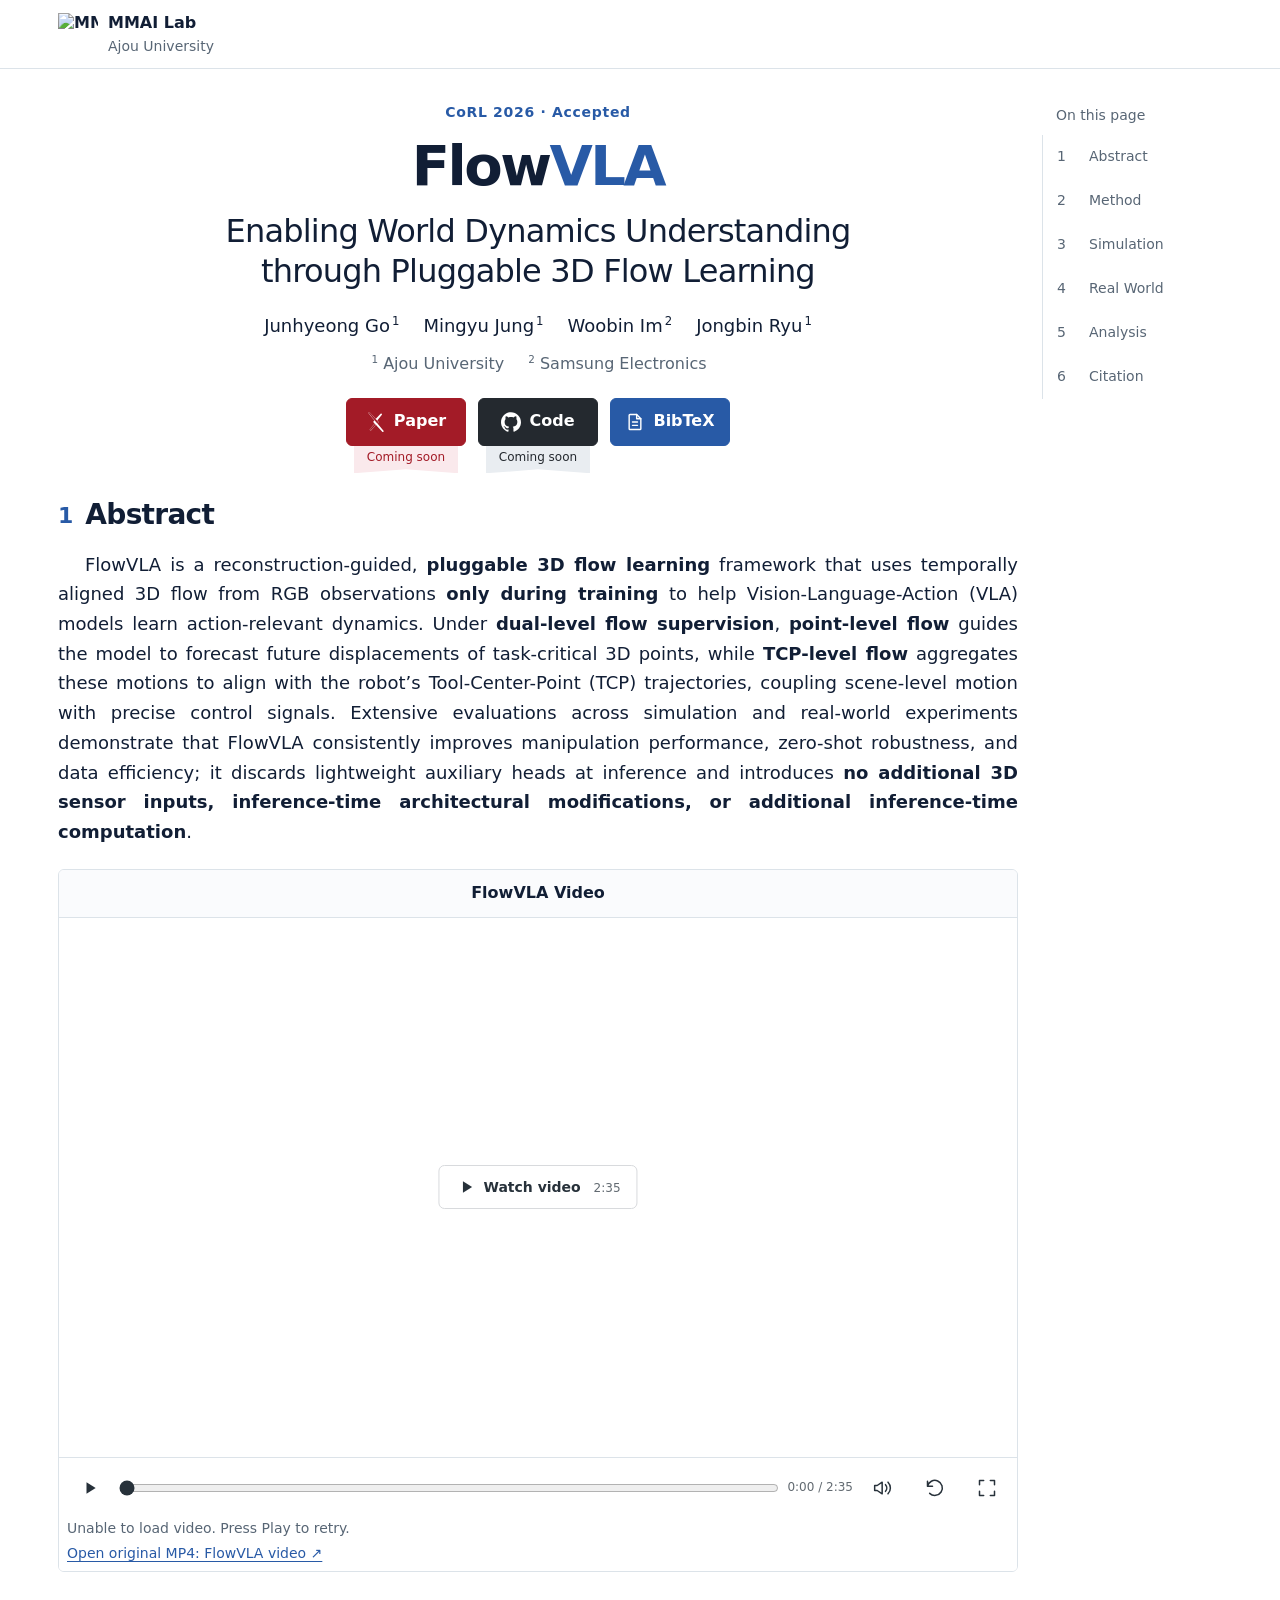
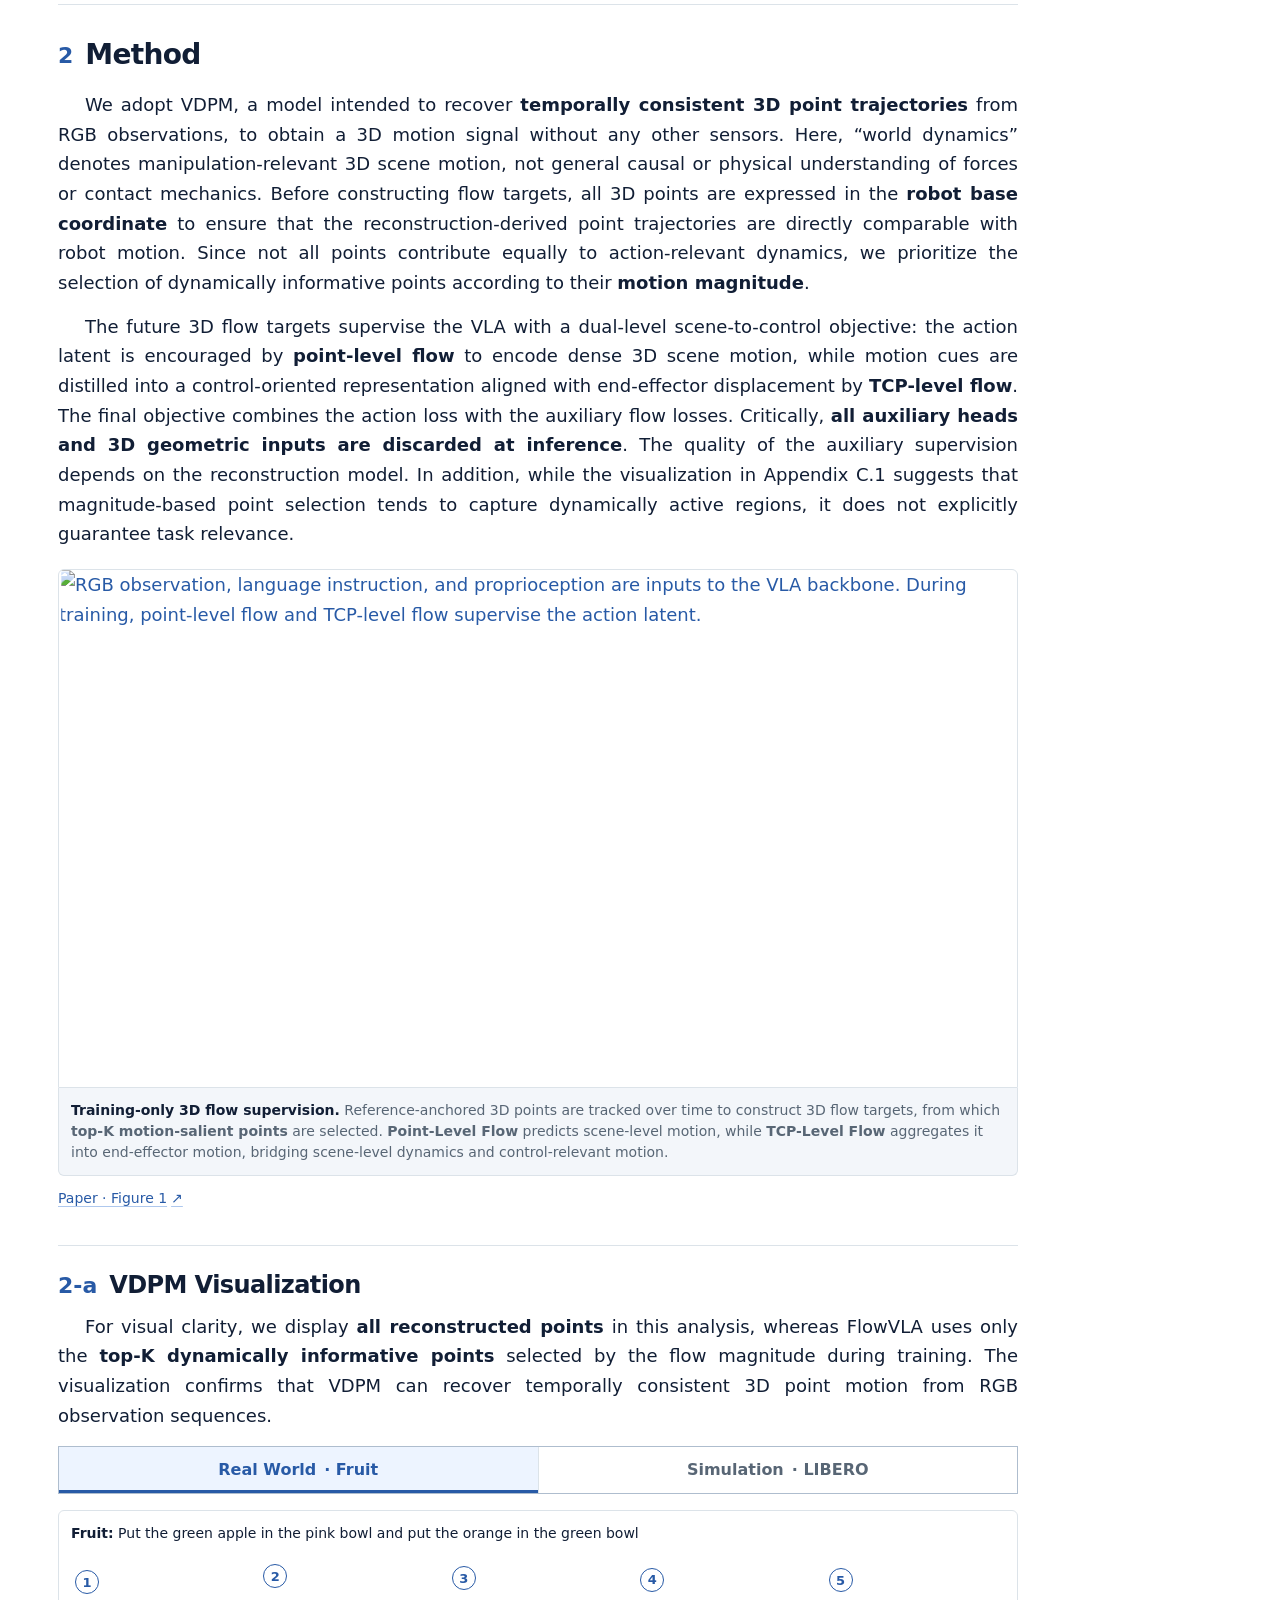
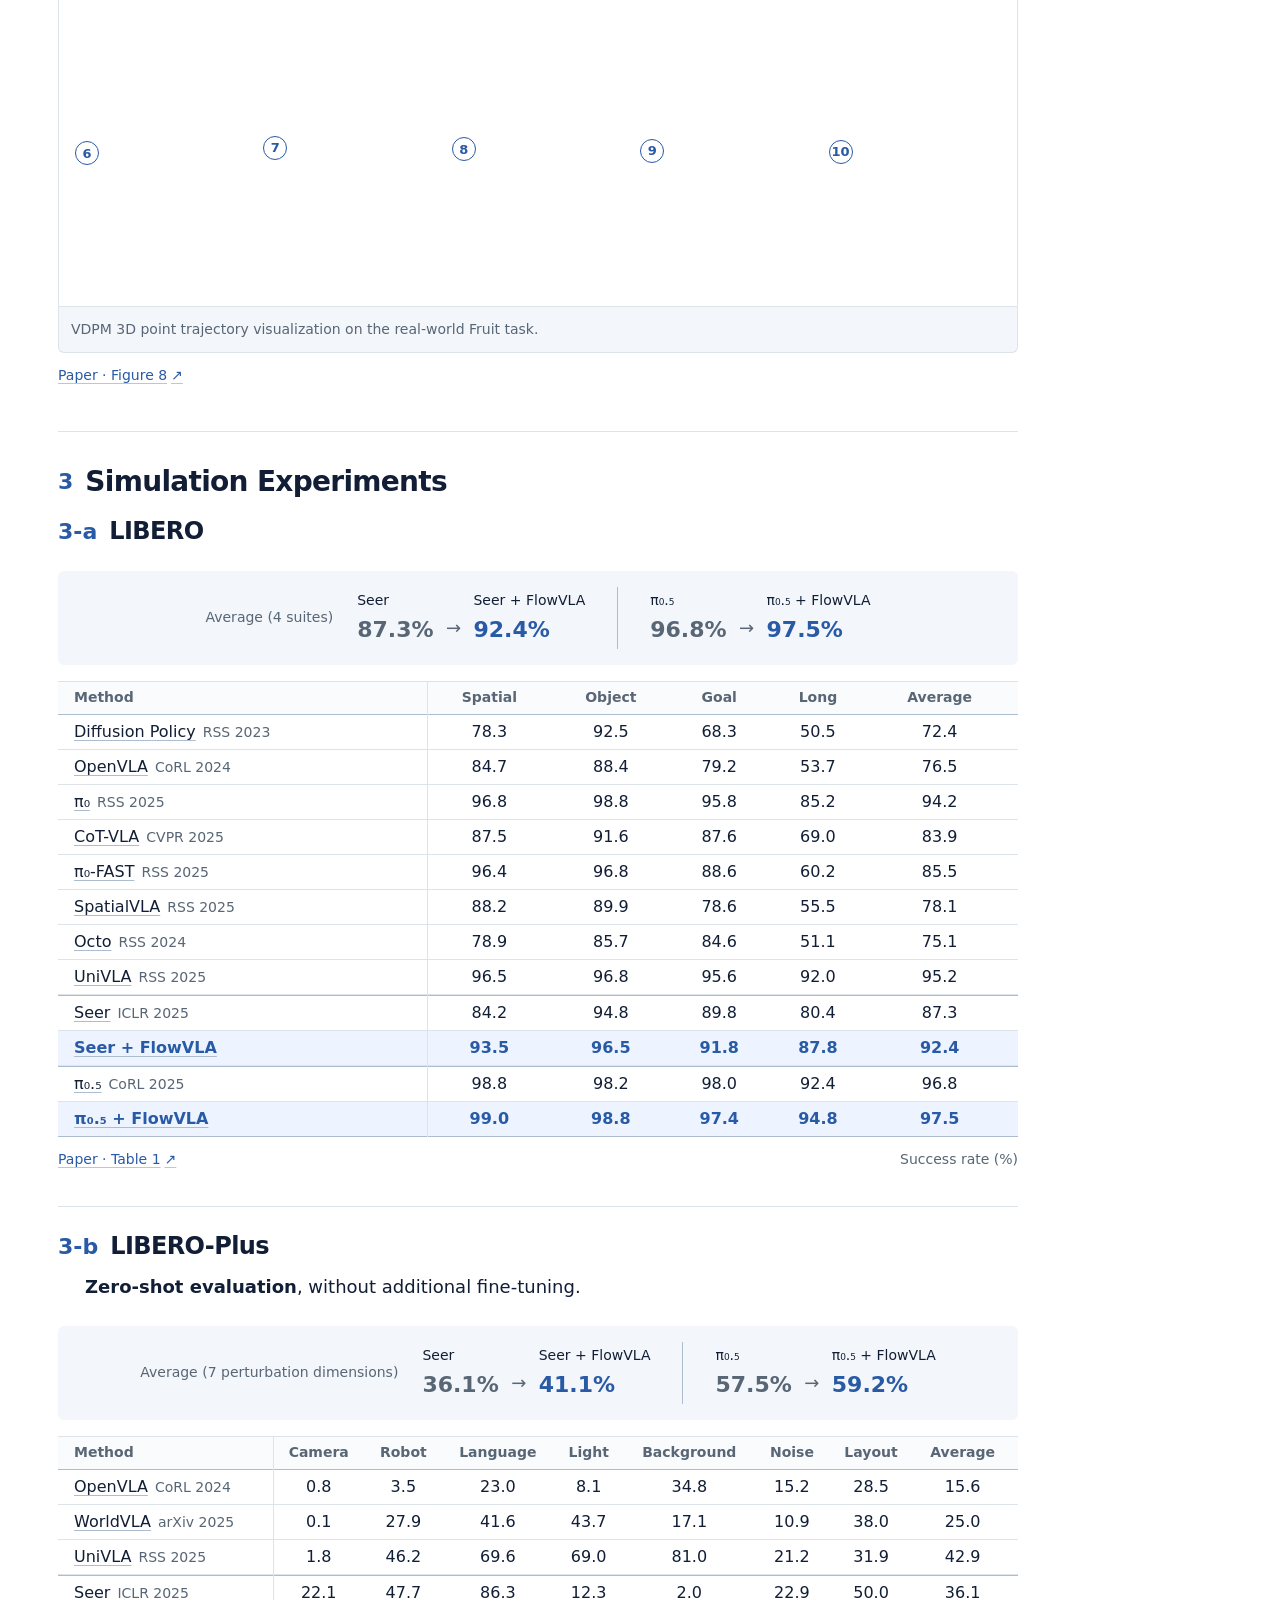
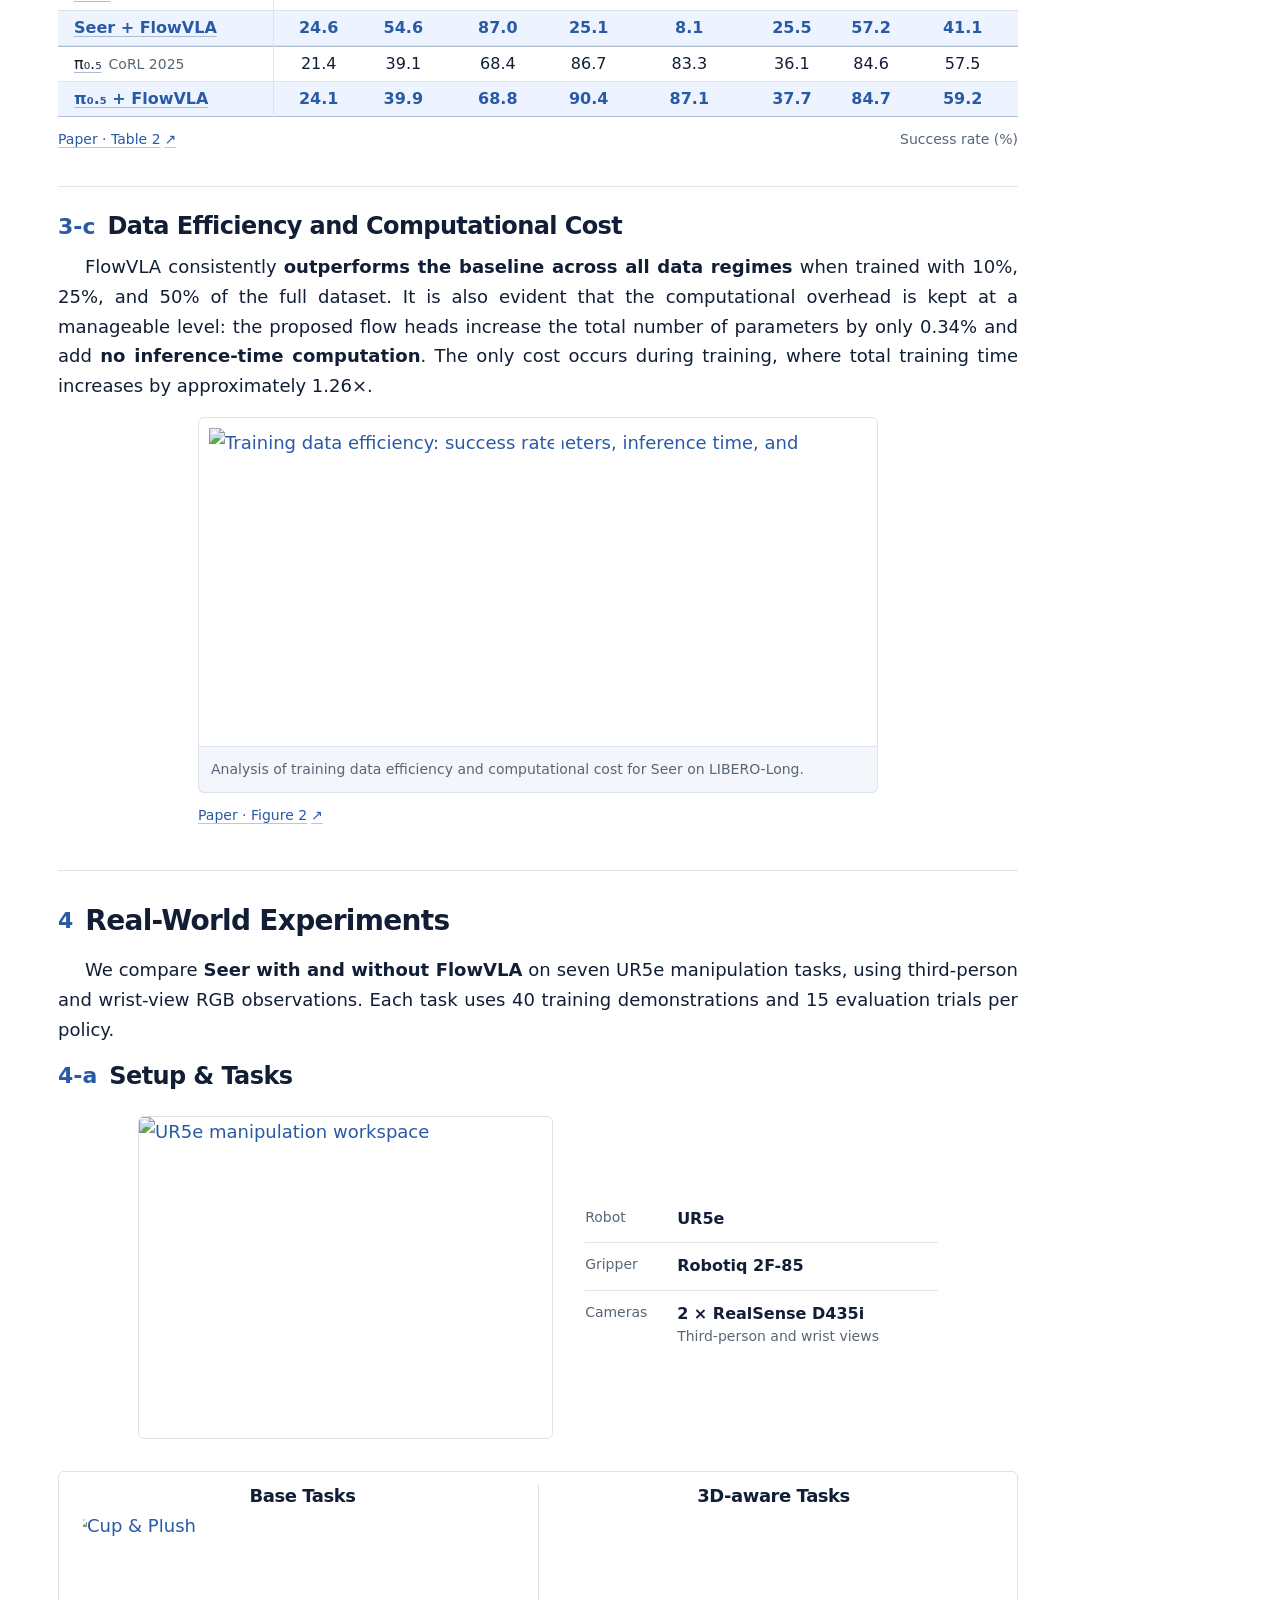
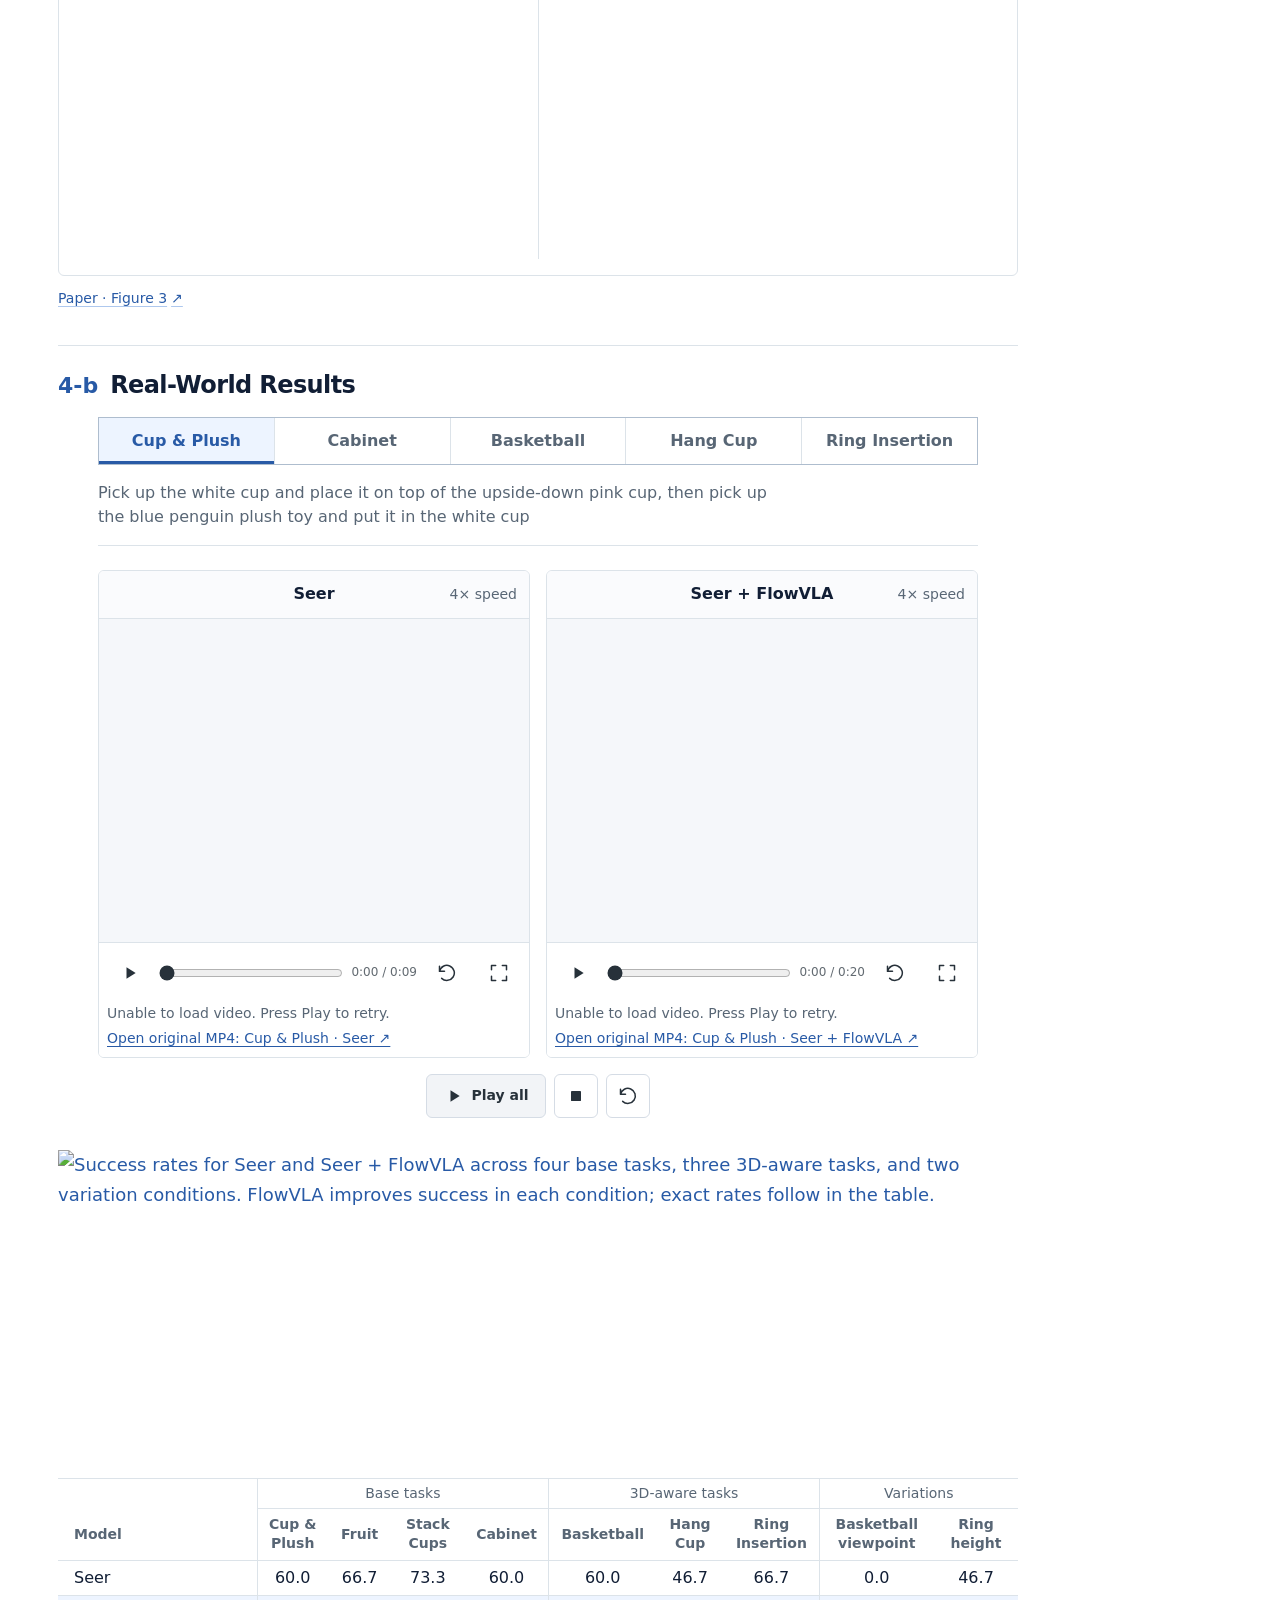
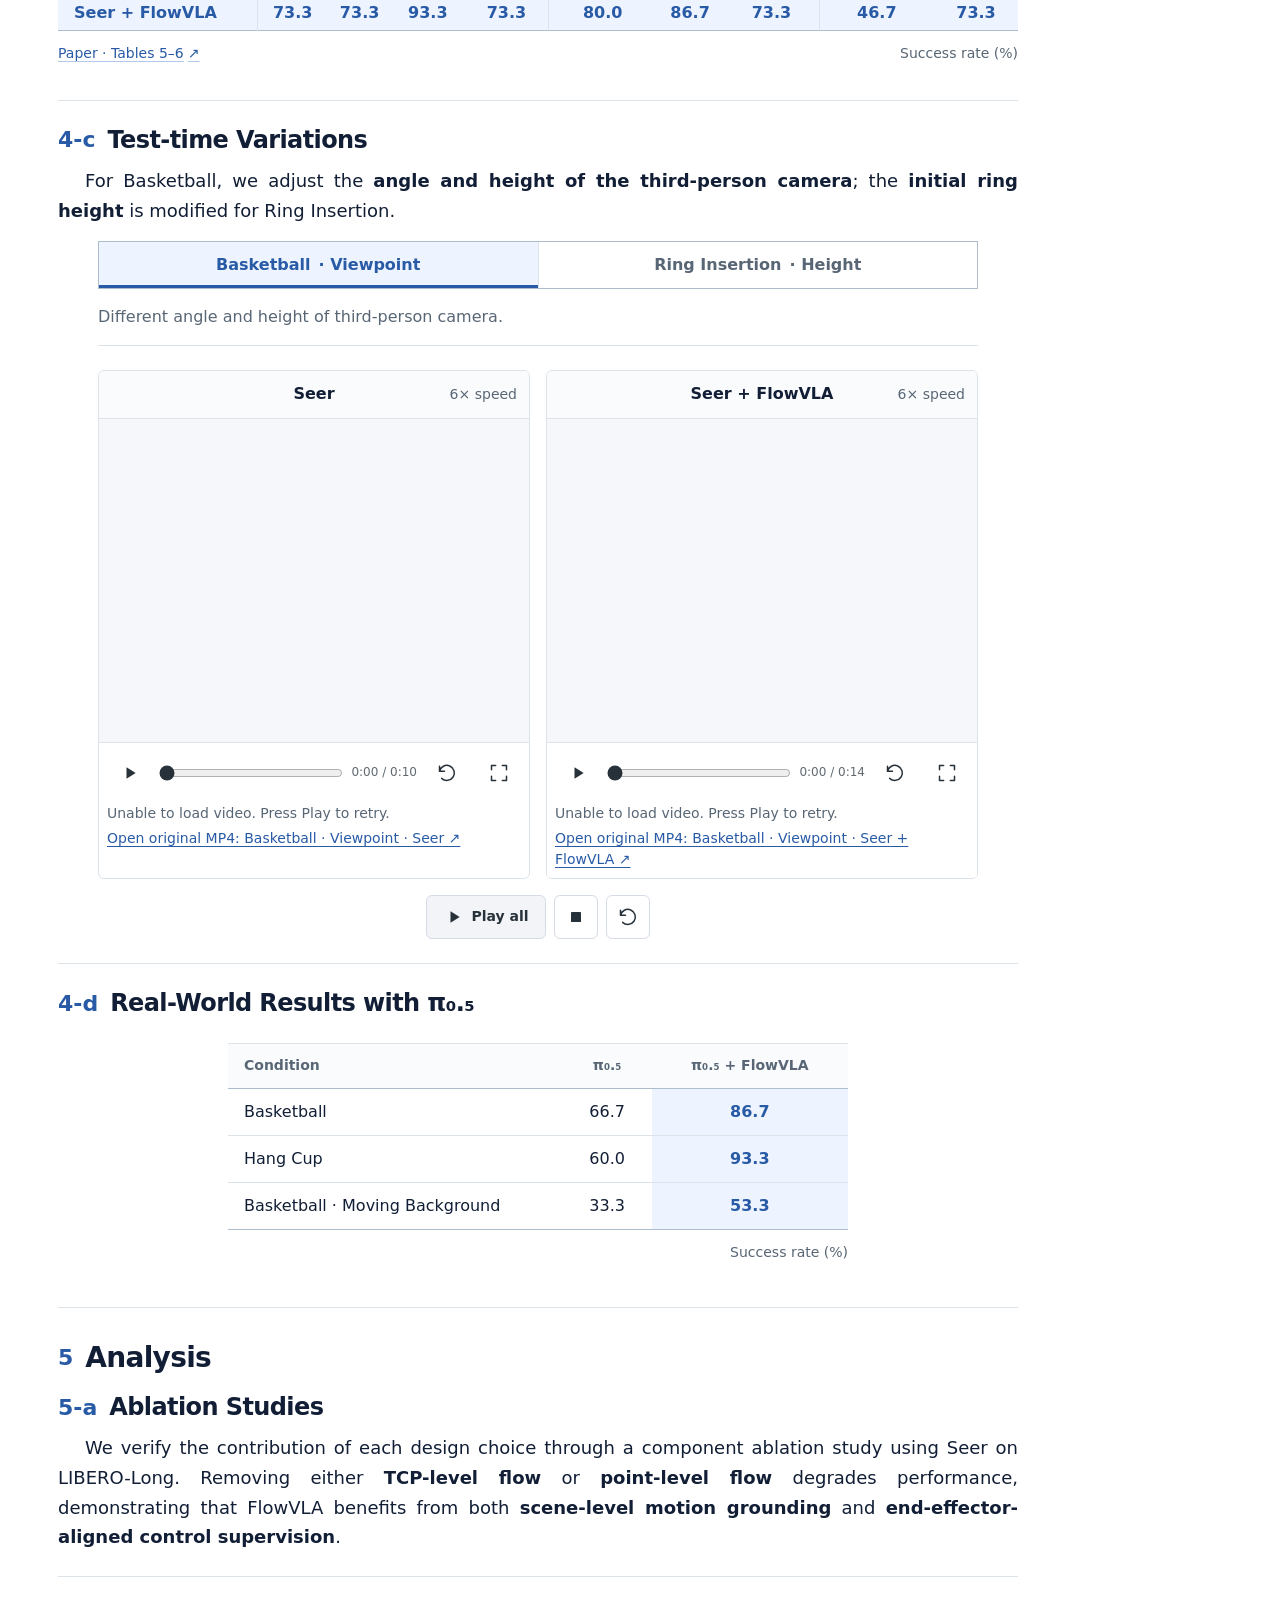
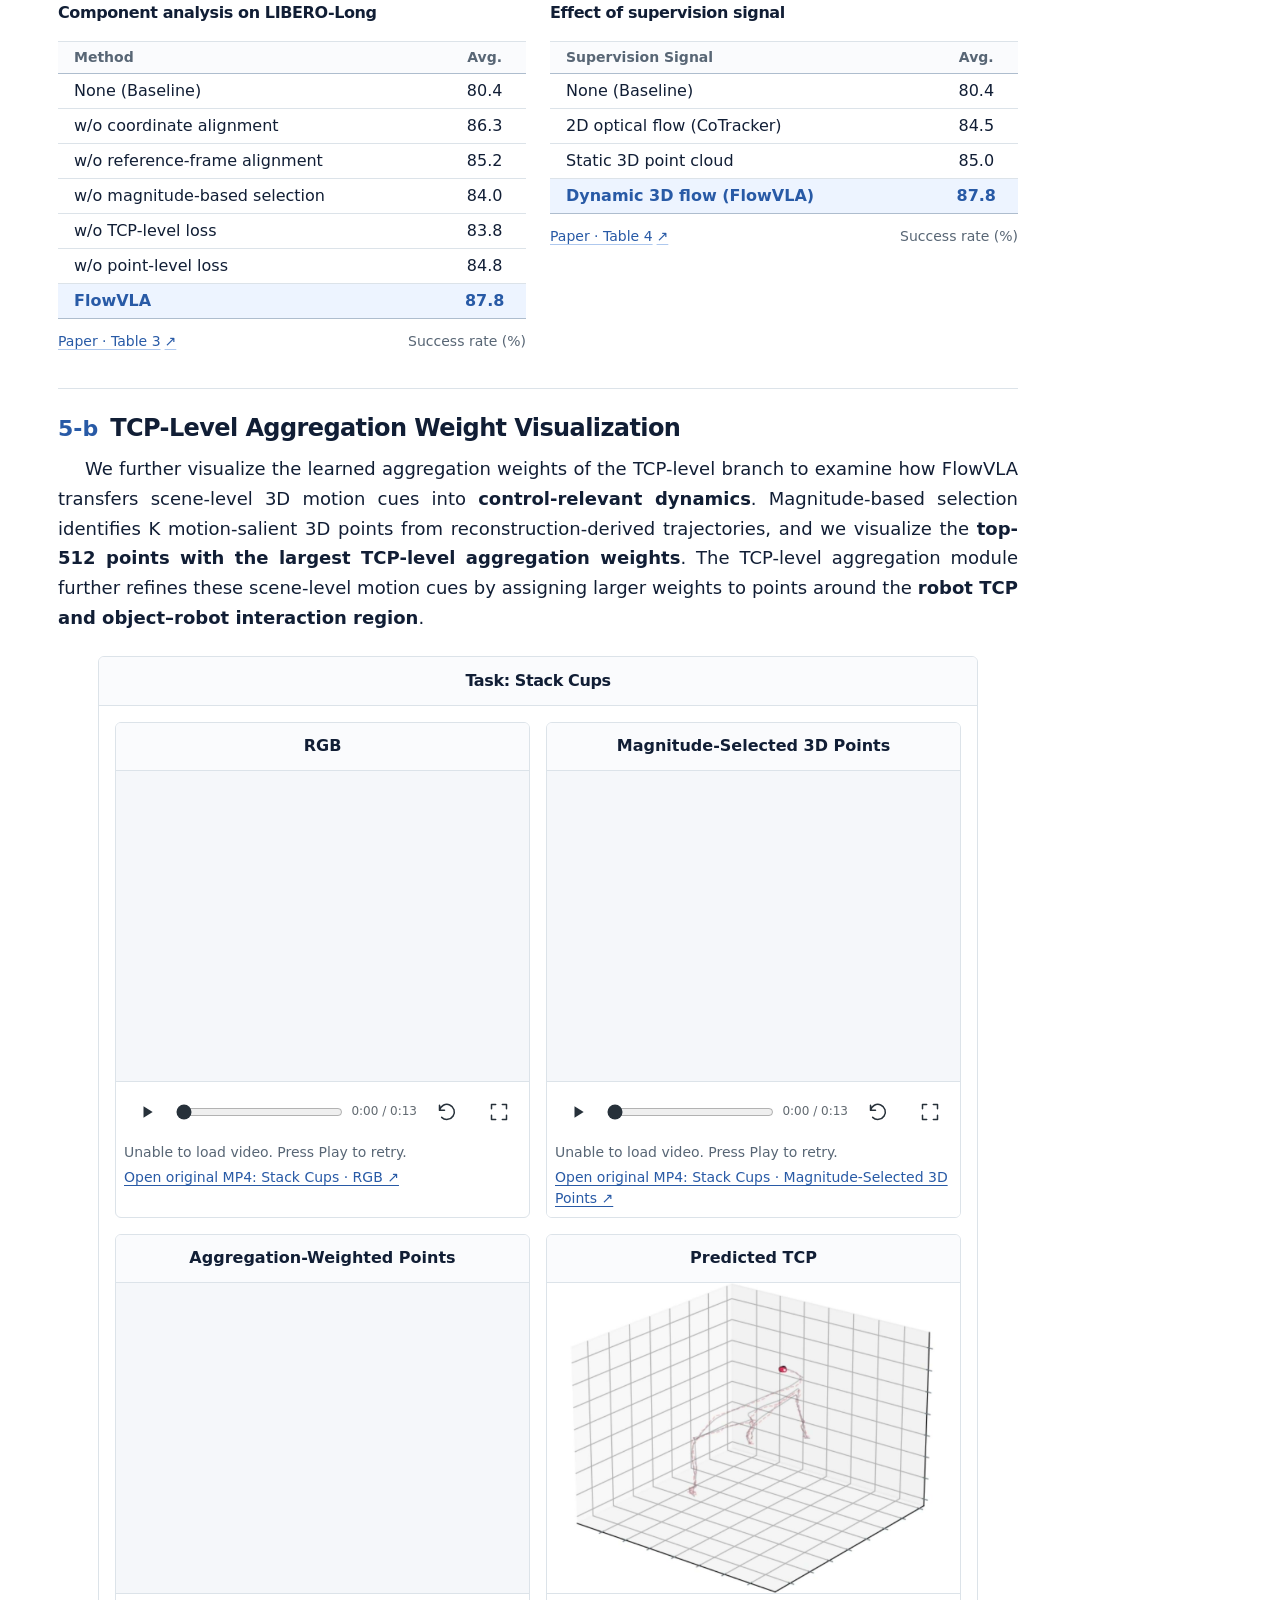
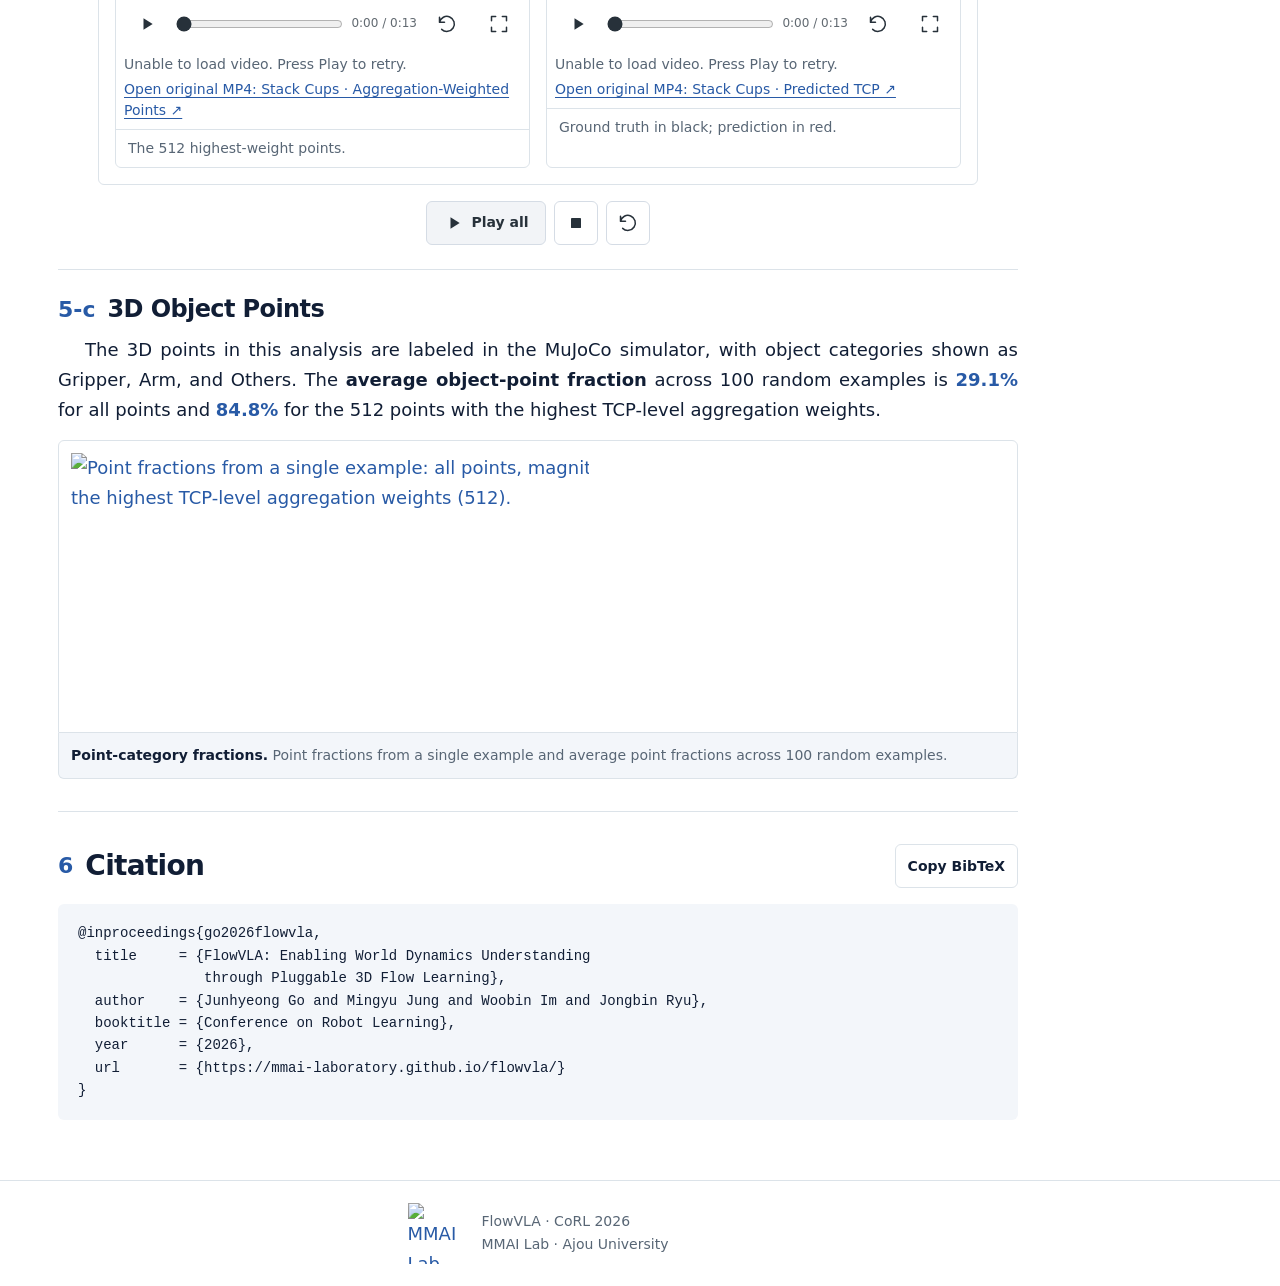
==== index.html @ 465f5dfc "Improve approved media controls and emphasize research concepts" ====
<!doctype html>
<html lang="en"><head><meta charset="utf-8"><meta name="viewport" content="width=device-width,initial-scale=1"><meta name="color-scheme" content="light"><title>FlowVLA | Pluggable 3D Flow Learning · CoRL 2026</title><meta name="description" content="FlowVLA: Enabling World Dynamics Understanding through Pluggable 3D Flow Learning. CoRL 2026, MMAI Lab, Ajou University."><meta name="author" content="Junhyeong Go, Mingyu Jung, Woobin Im, Jongbin Ryu"><meta name="citation_title" content="FlowVLA: Enabling World Dynamics Understanding through Pluggable 3D Flow Learning"><meta name="citation_author" content="Junhyeong Go"><meta name="citation_author" content="Mingyu Jung"><meta name="citation_author" content="Woobin Im"><meta name="citation_author" content="Jongbin Ryu"><meta name="citation_conference_title" content="Conference on Robot Learning"><meta name="citation_publication_date" content="2026"><meta property="og:type" content="website"><meta property="og:title" content="FlowVLA · CoRL 2026"><meta property="og:description" content="A reconstruction-guided, pluggable 3D flow learning framework."><link rel="icon" href="assets/images/favicon.png" type="image/png"><link rel="stylesheet" href="styles.css?v=53"><script src="script.js?v=27" defer></script><link rel="canonical" href="https://mmai-laboratory.github.io/flowvla/"><meta property="og:url" content="https://mmai-laboratory.github.io/flowvla/"><meta property="og:image" content="https://mmai-laboratory.github.io/flowvla/assets/images/flowvla-share.jpg"><meta property="og:image:width" content="1200"><meta property="og:image:height" content="630"><meta property="og:image:alt" content="FlowVLA: Enabling World Dynamics Understanding through Pluggable 3D Flow Learning, with real-world RGB and aggregation-weighted point visualizations."><meta name="twitter:image" content="https://mmai-laboratory.github.io/flowvla/assets/images/flowvla-share.jpg"><meta name="twitter:image:alt" content="FlowVLA: Enabling World Dynamics Understanding through Pluggable 3D Flow Learning, with real-world RGB and aggregation-weighted point visualizations."><meta name="twitter:card" content="summary_large_image"><meta name="citation_pdf_url" content="https://mmai-laboratory.github.io/flowvla/assets/papers/flowvla-submission.pdf"></head>
<body class="full-page">
<a class="skip" href="#main">Skip to content</a>
<header class="site-header"><div class="wrap header-inner">
  <a class="brand" href="https://mmai-laboratory.github.io/" aria-label="MMAI Lab homepage"><img src="assets/images/mmai-logo.png" width="58" height="58" alt="MMAI Lab"><span>MMAI Lab<small>Ajou University</small></span></a>

</div><div class="reading-nav wrap">
  <button class="nav-toggle" type="button" aria-expanded="false" aria-controls="section-nav"><span class="nav-label">Contents</span><span class="nav-location">Abstract</span> <span aria-hidden="true">⌄</span></button>
  <nav id="section-nav" class="main-nav" aria-label="Page sections"><ul class="outline-list"><li class="outline-item" data-section="abstract"><a href="#abstract" data-location="1 · Abstract"><span class="outline-number">1</span><span>Abstract</span></a></li><li class="outline-item" data-section="method"><a href="#method" data-location="2 · Method"><span class="outline-number">2</span><span>Method</span></a><ul class="outline-sublist"><li><a href="#reconstruction" data-location="2-a · VDPM visualization"><span class="outline-number">2-a</span><span>VDPM visualization</span></a></li></ul></li><li class="outline-item" data-section="experiments"><a href="#experiments" data-location="3 · Simulation"><span class="outline-number">3</span><span>Simulation</span></a><ul class="outline-sublist"><li><a href="#libero-results" data-location="3-a · LIBERO"><span class="outline-number">3-a</span><span>LIBERO</span></a></li><li><a href="#libero-plus-results" data-location="3-b · LIBERO-Plus"><span class="outline-number">3-b</span><span>LIBERO-Plus</span></a></li><li><a href="#data-efficiency" data-location="3-c · Data &amp; compute"><span class="outline-number">3-c</span><span>Data &amp; compute</span></a></li></ul></li><li class="outline-item" data-section="real-world"><a href="#real-world" data-location="4 · Real World"><span class="outline-number">4</span><span>Real World</span></a><ul class="outline-sublist"><li><a href="#experimental-setup" data-location="4-a · Setup &amp; tasks"><span class="outline-number">4-a</span><span>Setup &amp; tasks</span></a></li><li><a href="#comparisons" data-location="4-b · Real-world results"><span class="outline-number">4-b</span><span>Real-world results</span></a></li><li><a href="#test-time-variations" data-location="4-c · Spatial variations"><span class="outline-number">4-c</span><span>Spatial variations</span></a></li><li><a href="#additional-backbone" data-location="4-d · π₀.₅ results"><span class="outline-number">4-d</span><span>π₀.₅ results</span></a></li></ul></li><li class="outline-item" data-section="qualitative"><a href="#qualitative" data-location="5 · Analysis"><span class="outline-number">5</span><span>Analysis</span></a><ul class="outline-sublist"><li><a href="#analysis" data-location="5-a · Ablations"><span class="outline-number">5-a</span><span>Ablations</span></a></li><li><a href="#visualizations" data-location="5-b · Aggregation weights"><span class="outline-number">5-b</span><span>Aggregation weights</span></a></li><li><a href="#point-composition" data-location="5-c · 3D object points"><span class="outline-number">5-c</span><span>3D object points</span></a></li></ul></li><li class="outline-item" data-section="citation"><a href="#citation" data-location="6 · Citation"><span class="outline-number">6</span><span>Citation</span></a></li></ul></nav>
</div></header>
<aside class="page-outline" aria-label="Reading position"><p class="outline-title">On this page</p><nav class="outline-nav" aria-label="On this page"><ul class="outline-list"><li class="outline-item" data-section="abstract"><a href="#abstract" data-location="1 · Abstract"><span class="outline-number">1</span><span>Abstract</span></a></li><li class="outline-item" data-section="method"><a href="#method" data-location="2 · Method"><span class="outline-number">2</span><span>Method</span></a><ul class="outline-sublist"><li><a href="#reconstruction" data-location="2-a · VDPM visualization"><span class="outline-number">2-a</span><span>VDPM visualization</span></a></li></ul></li><li class="outline-item" data-section="experiments"><a href="#experiments" data-location="3 · Simulation"><span class="outline-number">3</span><span>Simulation</span></a><ul class="outline-sublist"><li><a href="#libero-results" data-location="3-a · LIBERO"><span class="outline-number">3-a</span><span>LIBERO</span></a></li><li><a href="#libero-plus-results" data-location="3-b · LIBERO-Plus"><span class="outline-number">3-b</span><span>LIBERO-Plus</span></a></li><li><a href="#data-efficiency" data-location="3-c · Data &amp; compute"><span class="outline-number">3-c</span><span>Data &amp; compute</span></a></li></ul></li><li class="outline-item" data-section="real-world"><a href="#real-world" data-location="4 · Real World"><span class="outline-number">4</span><span>Real World</span></a><ul class="outline-sublist"><li><a href="#experimental-setup" data-location="4-a · Setup &amp; tasks"><span class="outline-number">4-a</span><span>Setup &amp; tasks</span></a></li><li><a href="#comparisons" data-location="4-b · Real-world results"><span class="outline-number">4-b</span><span>Real-world results</span></a></li><li><a href="#test-time-variations" data-location="4-c · Spatial variations"><span class="outline-number">4-c</span><span>Spatial variations</span></a></li><li><a href="#additional-backbone" data-location="4-d · π₀.₅ results"><span class="outline-number">4-d</span><span>π₀.₅ results</span></a></li></ul></li><li class="outline-item" data-section="qualitative"><a href="#qualitative" data-location="5 · Analysis"><span class="outline-number">5</span><span>Analysis</span></a><ul class="outline-sublist"><li><a href="#analysis" data-location="5-a · Ablations"><span class="outline-number">5-a</span><span>Ablations</span></a></li><li><a href="#visualizations" data-location="5-b · Aggregation weights"><span class="outline-number">5-b</span><span>Aggregation weights</span></a></li><li><a href="#point-composition" data-location="5-c · 3D object points"><span class="outline-number">5-c</span><span>3D object points</span></a></li></ul></li><li class="outline-item" data-section="citation"><a href="#citation" data-location="6 · Citation"><span class="outline-number">6</span><span>Citation</span></a></li></ul></nav></aside>
<a class="back-to-top" href="#top" aria-label="Back to top" title="Back to top"><svg viewBox="0 0 24 24" width="20" height="20" fill="none" stroke="currentColor" stroke-width="1.8" stroke-linecap="round" stroke-linejoin="round" aria-hidden="true"><path d="m6 10 6-6 6 6M12 4v16"/></svg><span>Top</span></a>
<main id="main">
<section id="top" tabindex="-1" class="hero wrap" aria-labelledby="title">
  <p class="venue">CoRL 2026 · Accepted</p>
  <h1 id="title">Flow<span>VLA</span></h1>
  <p class="paper-title">Enabling World Dynamics Understanding<br class="title-break"> through Pluggable 3D Flow Learning</p>
  <div class="authors"><span><a href="https://gojunhyeong.github.io/">Junhyeong Go</a><sup>1</sup></span><span><a href="https://gnaroshi.dev/">Mingyu Jung</a><sup>1</sup></span><span><a href="https://iwbn.github.io/">Woobin Im</a><sup>2</sup></span><span><a href="https://sites.google.com/view/jongbinryu/about-me">Jongbin Ryu</a><sup>1</sup></span></div>
  <div class="affiliations"><span><sup>1</sup> Ajou University</span><span><sup>2</sup> Samsung Electronics</span></div>
  <div class="actions publication-actions">
    <div class="publication-item publication-item--paper"><button class="button publication-action" type="button" disabled aria-label="Paper on arXiv" aria-describedby="paper-availability"><svg class="publication-icon" viewBox="0 0 24 24" fill="currentColor" aria-hidden="true" focusable="false"><path d="M3.8423 0a1.0037 1.0037 0 0 0-.922.6078c-.1536.3687-.0438.6275.2938 1.1113l6.9185 8.3597-1.0223 1.1058a1.0393 1.0393 0 0 0 .003 1.4229l1.2292 1.3135-5.4391 6.4444c-.2803.299-.4538.823-.2971 1.1986a1.0253 1.0253 0 0 0 .9585.635.9133.9133 0 0 0 .6891-.3405l5.783-6.126 7.4902 8.0051a.8527.8527 0 0 0 .6835.2597.9575.9575 0 0 0 .8777-.6138c.1577-.377-.017-.7502-.306-1.1407l-7.0518-8.3418 1.0632-1.13a.9626.9626 0 0 0 .0089-1.3165L4.6336.4639s-.3733-.4535-.768-.463zm0 .272h.0166c.2179.0052.4874.2715.5644.3639l.005.006.0052.0055 10.169 10.9905a.6915.6915 0 0 1-.0072.945l-1.0666 1.133-1.4982-1.7724-8.5994-10.39c-.3286-.472-.352-.6183-.2592-.841a.7307.7307 0 0 1 .6704-.4401Zm14.341 1.5701a.877.877 0 0 0-.6554.2418l-5.6962 6.1584 1.6944 1.8319 5.3089-6.5138c.3251-.4335.479-.6603.3247-1.0292a1.1205 1.1205 0 0 0-.9763-.689zm-7.6557 12.2823 1.3186 1.4135-5.7864 6.1295a.6494.6494 0 0 1-.4959.26.7516.7516 0 0 1-.706-.4669c-.1119-.2682.0359-.6864.2442-.9083l.0051-.0055.0047-.0055z"/></svg><span>Paper</span></button><span class="publication-status" id="paper-availability">Coming soon</span></div>
    <div class="publication-item publication-item--code"><a class="button publication-action" href="https://github.com/MMAI-Laboratory/flowvla" target="_blank" rel="noopener" aria-label="Code on GitHub (opens in a new tab)" aria-describedby="code-availability"><svg class="publication-icon" viewBox="0 0 24 24" fill="currentColor" aria-hidden="true" focusable="false"><path d="M12 .297c-6.63 0-12 5.373-12 12 0 5.303 3.438 9.8 8.205 11.385.6.113.82-.258.82-.577 0-.285-.01-1.04-.015-2.04-3.338.724-4.042-1.61-4.042-1.61C4.422 18.07 3.633 17.7 3.633 17.7c-1.087-.744.084-.729.084-.729 1.205.084 1.838 1.236 1.838 1.236 1.07 1.835 2.809 1.305 3.495.998.108-.776.417-1.305.76-1.605-2.665-.3-5.466-1.332-5.466-5.93 0-1.31.465-2.38 1.235-3.22-.135-.303-.54-1.523.105-3.176 0 0 1.005-.322 3.3 1.23.96-.267 1.98-.399 3-.405 1.02.006 2.04.138 3 .405 2.28-1.552 3.285-1.23 3.285-1.23.645 1.653.24 2.873.12 3.176.765.84 1.23 1.91 1.23 3.22 0 4.61-2.805 5.625-5.475 5.92.42.36.81 1.096.81 2.22 0 1.606-.015 2.896-.015 3.286 0 .315.21.69.825.57C20.565 22.092 24 17.592 24 12.297c0-6.627-5.373-12-12-12"/></svg><span>Code</span></a><span class="publication-status" id="code-availability">Coming soon</span></div>
    <div class="publication-item"><a class="button publication-action" href="#citation"><svg class="publication-icon" viewBox="0 0 24 24" fill="none" stroke="currentColor" stroke-width="1.7" stroke-linecap="round" stroke-linejoin="round" aria-hidden="true" focusable="false"><path d="M14 3H6a1 1 0 0 0-1 1v16a1 1 0 0 0 1 1h12a1 1 0 0 0 1-1V8Z"/><path d="M14 3v5h5M9 12h6M9 16h6"/></svg><span>BibTeX</span></a></div>
  </div>
</section>
<section id="abstract" data-outline-target class="overview wrap" tabindex="-1" aria-labelledby="abstract-title">
  <span id="overview" class="anchor-alias" tabindex="-1"></span><span id="overview-title" class="anchor-alias" tabindex="-1"></span>
  <div class="prose abstract"><h2 id="abstract-title"><span class="heading-number">1</span> <span class="heading-label">Abstract</span></h2><p>FlowVLA is a reconstruction-guided, <strong>pluggable 3D flow learning</strong> framework that uses temporally aligned 3D flow from RGB observations <strong>only during training</strong> to help Vision-Language-Action (VLA) models learn action-relevant dynamics. Under <strong>dual-level flow supervision</strong>, <strong>point-level flow</strong> guides the model to forecast future displacements of task-critical 3D points, while <strong>TCP-level flow</strong> aggregates these motions to align with the robot’s Tool-Center-Point (TCP) trajectories, coupling scene-level motion with precise control signals. Extensive evaluations across simulation and real-world experiments demonstrate that FlowVLA consistently improves manipulation performance, zero-shot robustness, and data efficiency; it discards lightweight auxiliary heads at inference and introduces <strong>no additional 3D sensor inputs, inference-time architectural modifications, or additional inference-time computation</strong>.</p></div>
  <figure id="overview-player" tabindex="-1" class="clip overview-player"><figcaption><span class="clip-label">FlowVLA Video</span></figcaption><div class="media-shell" data-title="FlowVLA video"><div class="video-viewport" style="--video-ratio:1.7777777778"><div class="video-frame"><video id="overview-video" playsinline preload="none" data-duration="155.238417" poster="assets/images/overview-preview.jpg" width="1920" height="1080" aria-label="FlowVLA video"><source data-src="assets/videos/optimized/flowvla-overview-intro.mp4" data-src-low="assets/videos/mobile/flowvla-overview-intro.mp4" type="video/mp4"></video></div><button class="overview-start js-only" type="button" aria-label="Watch FlowVLA video"><svg class="control-icon" viewBox="0 0 24 24" fill="currentColor" aria-hidden="true"><path d="m9 5 11 7-11 7Z"/></svg><span>Watch video <small>2:35</small></span></button></div><noscript><p class="video-fallback"><a href="assets/videos/optimized/flowvla-overview-intro.mp4" target="_blank" rel="noopener">Open overview video ↗</a></p></noscript></div></figure>
</section>
<section id="method" data-outline-target class="section wrap" tabindex="-1" aria-labelledby="method-title">
  <div class="section-intro prose"><h2 id="method-title"><span class="heading-number">2</span> <span class="heading-label">Method</span></h2></div>
  <div class="prose method-summary"><p>We adopt VDPM, a model intended to recover <strong>temporally consistent 3D point trajectories</strong> from RGB observations, to obtain a 3D motion signal without any other sensors. Here, “world dynamics” denotes manipulation-relevant 3D scene motion, not general causal or physical understanding of forces or contact mechanics. Before constructing flow targets, all 3D points are expressed in the <strong>robot base coordinate</strong> to ensure that the reconstruction-derived point trajectories are directly comparable with robot motion. Since not all points contribute equally to action-relevant dynamics, we prioritize the selection of dynamically informative points according to their <strong>motion magnitude</strong>.</p><p>The future 3D flow targets supervise the VLA with a dual-level scene-to-control objective: the action latent is encouraged by <strong>point-level flow</strong> to encode dense 3D scene motion, while motion cues are distilled into a control-oriented representation aligned with end-effector displacement by <strong>TCP-level flow</strong>. The final objective combines the action loss with the auxiliary flow losses. Critically, <strong>all auxiliary heads and 3D geometric inputs are discarded at inference</strong>. The quality of the auxiliary supervision depends on the reconstruction model. In addition, while the visualization in Appendix C.1 suggests that magnitude-based point selection tends to capture dynamically active regions, it does not explicitly guarantee task relevance.</p></div>
  <span id="method-reconstruction" class="anchor-alias" tabindex="-1"></span><span id="dual-level-flow" class="anchor-alias" tabindex="-1"></span><span id="training-objective" class="anchor-alias" tabindex="-1"></span><figure class="research-figure figure-detailed responsive-figure rf-method"><div class="rf-method-frame"><p class="rf-scroll-cue"><span>Scroll to explore ↔</span><a href="assets/images/method.png" data-figure-title="Training-only 3D flow supervision" data-figure-caption="Reference-anchored 3D points are tracked over time to construct 3D flow targets, from which top-K motion-salient points are selected. Point-Level Flow predicts scene-level motion, while TCP-Level Flow aggregates it into end-effector motion, bridging scene-level dynamics and control-relevant motion." aria-label="View complete architecture">View full figure</a></p><div class="rf-method-scroll" tabindex="0" role="region" aria-label="Training-only 3D flow supervision; scroll horizontally on narrow screens"><a class="figure-image rf-method-image" href="assets/images/method.png" data-figure-title="Training-only 3D flow supervision" data-figure-caption="Reference-anchored 3D points are tracked over time to construct 3D flow targets, from which top-K motion-salient points are selected. Point-Level Flow predicts scene-level motion, while TCP-Level Flow aggregates it into end-effector motion, bridging scene-level dynamics and control-relevant motion." aria-label="Enlarge Training-only 3D flow supervision"><img src="assets/images/method.png" width="1276" height="689" loading="lazy" alt="RGB observation, language instruction, and proprioception are inputs to the VLA backbone. During training, point-level flow and TCP-level flow supervise the action latent."></a></div></div><figcaption class="rf-figure-footer"><span class="rf-caption-text"><span class="figure-caption-title">Training-only 3D flow supervision.</span> Reference-anchored 3D points are tracked over time to construct 3D flow targets, from which <strong>top-K motion-salient points</strong> are selected. <strong>Point-Level Flow</strong> predicts scene-level motion, while <strong>TCP-Level Flow</strong> aggregates it into end-effector motion, bridging scene-level dynamics and control-relevant motion.</span><span class="rf-source-row"><a class="table-source-link rf-figure-source" href="assets/papers/flowvla-submission.pdf#page=4" target="_blank" rel="noopener" aria-label="Paper Figure 1, page 4 (opens in a new tab)">Paper · Figure 1<span aria-hidden="true">↗</span></a></span></figcaption></figure>
  <span id="tcp-equation-title" class="anchor-alias" tabindex="-1"></span><span id="objective-equation-title" class="anchor-alias" tabindex="-1"></span>
  <div class="method-evidence result-block" id="reconstruction" data-outline-target tabindex="-1"><div class="prose"><h3><span class="heading-number">2-a</span> <span class="heading-label">VDPM Visualization</span></h3><p>For visual clarity, we display <strong>all reconstructed points</strong> in this analysis, whereas FlowVLA uses only the <strong>top-K dynamically informative points</strong> selected by the flow magnitude during training. The visualization confirms that VDPM can recover temporally consistent 3D point motion from RGB observation sequences.</p></div><div class="media-gallery" data-gallery="reconstruction-examples"><div class="choices js-only" role="tablist" aria-label="VDPM Visualization"><button type="button" role="tab" id="reconstruction-examples-tab-fruit" data-choice="fruit" aria-label="Real World · Fruit" aria-selected="true" tabindex="0" aria-controls="reconstruction-examples-fruit"><span class="choice-title">Real World</span><span class="choice-detail"> · Fruit</span></button><button type="button" role="tab" id="reconstruction-examples-tab-libero" data-choice="libero" aria-label="Simulation · LIBERO" aria-selected="false" tabindex="-1" aria-controls="reconstruction-examples-libero"><span class="choice-title">Simulation</span><span class="choice-detail"> · LIBERO</span></button></div><div class="gallery-stage"><div id="reconstruction-examples-fruit" data-panel="fruit" class="gallery-panel" role="tabpanel" aria-labelledby="reconstruction-examples-tab-fruit"><figure class="research-figure reconstruction-figure responsive-figure rf-reconstruction"><a class="figure-image rf-reconstruction-sheet" href="assets/images/fig9_vdpm_fruit.jpg" data-figure-title="Figure 8" data-figure-caption="VDPM 3D point trajectory visualization on the real-world Fruit task." aria-label="Enlarge Figure 8"><p class="rf-figure-instruction"><strong>Fruit:</strong> Put the green apple in the pink bowl and put the orange in the green bowl</p><div class="rf-reconstruction-grid"><span class="rf-crop" style="--rf-ratio:350/294;--rf-image-width:482.28571429%;--rf-image-left:0.00000000%;--rf-image-top:-18.36734694%"><img src="assets/images/fig9_vdpm_fruit.jpg" width="1688" height="641" loading="lazy" alt="Panel 1 of 10: RGB observation for Fruit"><span class="rf-panel-index" aria-hidden="true">1</span></span><span class="rf-crop" style="--rf-ratio:325/294;--rf-image-width:519.38461538%;--rf-image-left:-107.69230769%;--rf-image-top:-18.36734694%"><img src="assets/images/fig9_vdpm_fruit.jpg" width="1688" height="641" loading="lazy" alt="Panel 2 of 10: Fruit VDPM 3D point trajectories"><span class="rf-panel-index" aria-hidden="true">2</span></span><span class="rf-crop" style="--rf-ratio:332/294;--rf-image-width:508.43373494%;--rf-image-left:-203.31325301%;--rf-image-top:-18.36734694%"><img src="assets/images/fig9_vdpm_fruit.jpg" width="1688" height="641" loading="lazy" alt="Panel 3 of 10: Fruit VDPM 3D point trajectories"><span class="rf-panel-index" aria-hidden="true">3</span></span><span class="rf-crop" style="--rf-ratio:339/294;--rf-image-width:497.93510324%;--rf-image-left:-297.05014749%;--rf-image-top:-18.36734694%"><img src="assets/images/fig9_vdpm_fruit.jpg" width="1688" height="641" loading="lazy" alt="Panel 4 of 10: Fruit VDPM 3D point trajectories"><span class="rf-panel-index" aria-hidden="true">4</span></span><span class="rf-crop" style="--rf-ratio:342/294;--rf-image-width:493.56725146%;--rf-image-left:-393.56725146%;--rf-image-top:-18.36734694%"><img src="assets/images/fig9_vdpm_fruit.jpg" width="1688" height="641" loading="lazy" alt="Panel 5 of 10: Fruit VDPM 3D point trajectories"><span class="rf-panel-index" aria-hidden="true">5</span></span><span class="rf-crop" style="--rf-ratio:350/293;--rf-image-width:482.28571429%;--rf-image-left:0.00000000%;--rf-image-top:-118.77133106%"><img src="assets/images/fig9_vdpm_fruit.jpg" width="1688" height="641" loading="lazy" alt="Panel 6 of 10: Fruit VDPM 3D point trajectories"><span class="rf-panel-index" aria-hidden="true">6</span></span><span class="rf-crop" style="--rf-ratio:325/293;--rf-image-width:519.38461538%;--rf-image-left:-107.69230769%;--rf-image-top:-118.77133106%"><img src="assets/images/fig9_vdpm_fruit.jpg" width="1688" height="641" loading="lazy" alt="Panel 7 of 10: Fruit VDPM 3D point trajectories"><span class="rf-panel-index" aria-hidden="true">7</span></span><span class="rf-crop" style="--rf-ratio:332/293;--rf-image-width:508.43373494%;--rf-image-left:-203.31325301%;--rf-image-top:-118.77133106%"><img src="assets/images/fig9_vdpm_fruit.jpg" width="1688" height="641" loading="lazy" alt="Panel 8 of 10: Fruit VDPM 3D point trajectories"><span class="rf-panel-index" aria-hidden="true">8</span></span><span class="rf-crop" style="--rf-ratio:339/293;--rf-image-width:497.93510324%;--rf-image-left:-297.05014749%;--rf-image-top:-118.77133106%"><img src="assets/images/fig9_vdpm_fruit.jpg" width="1688" height="641" loading="lazy" alt="Panel 9 of 10: Fruit VDPM 3D point trajectories"><span class="rf-panel-index" aria-hidden="true">9</span></span><span class="rf-crop" style="--rf-ratio:342/293;--rf-image-width:493.56725146%;--rf-image-left:-393.56725146%;--rf-image-top:-118.77133106%"><img src="assets/images/fig9_vdpm_fruit.jpg" width="1688" height="641" loading="lazy" alt="Panel 10 of 10: Fruit VDPM 3D point trajectories"><span class="rf-panel-index" aria-hidden="true">10</span></span></div></a><figcaption class="rf-figure-footer"><span class="rf-caption-text">VDPM 3D point trajectory visualization on the real-world Fruit task.</span><span class="rf-source-row"><a class="table-source-link rf-figure-source" href="assets/papers/flowvla-submission.pdf#page=15" target="_blank" rel="noopener" aria-label="Paper Figure 8, page 15 (opens in a new tab)">Paper · Figure 8<span aria-hidden="true">↗</span></a></span></figcaption></figure></div><div id="reconstruction-examples-libero" data-panel="libero" class="gallery-panel" role="tabpanel" aria-labelledby="reconstruction-examples-tab-libero"><figure class="research-figure reconstruction-figure responsive-figure rf-reconstruction"><a class="figure-image rf-reconstruction-sheet" href="assets/images/fig10_vdpm_libero.jpg" data-figure-title="Figure 9" data-figure-caption="VDPM 3D point trajectory visualization on the LIBERO-10 task." aria-label="Enlarge Figure 9"><p class="rf-figure-instruction"><strong>LIBERO-10:</strong> Put the black bowl in the bottom drawer of the cabinet and close it</p><div class="rf-reconstruction-grid"><span class="rf-crop" style="--rf-ratio:358/282;--rf-image-width:468.99441341%;--rf-image-left:0.00000000%;--rf-image-top:-21.27659574%"><img src="assets/images/fig10_vdpm_libero.jpg" width="1679" height="637" loading="lazy" alt="Panel 1 of 10: RGB observation for LIBERO-10"><span class="rf-panel-index" aria-hidden="true">1</span></span><span class="rf-crop" style="--rf-ratio:325/282;--rf-image-width:516.61538462%;--rf-image-left:-110.15384615%;--rf-image-top:-21.27659574%"><img src="assets/images/fig10_vdpm_libero.jpg" width="1679" height="637" loading="lazy" alt="Panel 2 of 10: LIBERO-10 VDPM 3D point trajectories"><span class="rf-panel-index" aria-hidden="true">2</span></span><span class="rf-crop" style="--rf-ratio:330/282;--rf-image-width:508.78787879%;--rf-image-left:-206.96969697%;--rf-image-top:-21.27659574%"><img src="assets/images/fig10_vdpm_libero.jpg" width="1679" height="637" loading="lazy" alt="Panel 3 of 10: LIBERO-10 VDPM 3D point trajectories"><span class="rf-panel-index" aria-hidden="true">3</span></span><span class="rf-crop" style="--rf-ratio:331/282;--rf-image-width:507.25075529%;--rf-image-left:-306.04229607%;--rf-image-top:-21.27659574%"><img src="assets/images/fig10_vdpm_libero.jpg" width="1679" height="637" loading="lazy" alt="Panel 4 of 10: LIBERO-10 VDPM 3D point trajectories"><span class="rf-panel-index" aria-hidden="true">4</span></span><span class="rf-crop" style="--rf-ratio:335/282;--rf-image-width:501.19402985%;--rf-image-left:-401.19402985%;--rf-image-top:-21.27659574%"><img src="assets/images/fig10_vdpm_libero.jpg" width="1679" height="637" loading="lazy" alt="Panel 5 of 10: LIBERO-10 VDPM 3D point trajectories"><span class="rf-panel-index" aria-hidden="true">5</span></span><span class="rf-crop" style="--rf-ratio:358/295;--rf-image-width:468.99441341%;--rf-image-left:0.00000000%;--rf-image-top:-115.93220339%"><img src="assets/images/fig10_vdpm_libero.jpg" width="1679" height="637" loading="lazy" alt="Panel 6 of 10: LIBERO-10 VDPM 3D point trajectories"><span class="rf-panel-index" aria-hidden="true">6</span></span><span class="rf-crop" style="--rf-ratio:325/295;--rf-image-width:516.61538462%;--rf-image-left:-110.15384615%;--rf-image-top:-115.93220339%"><img src="assets/images/fig10_vdpm_libero.jpg" width="1679" height="637" loading="lazy" alt="Panel 7 of 10: LIBERO-10 VDPM 3D point trajectories"><span class="rf-panel-index" aria-hidden="true">7</span></span><span class="rf-crop" style="--rf-ratio:330/295;--rf-image-width:508.78787879%;--rf-image-left:-206.96969697%;--rf-image-top:-115.93220339%"><img src="assets/images/fig10_vdpm_libero.jpg" width="1679" height="637" loading="lazy" alt="Panel 8 of 10: LIBERO-10 VDPM 3D point trajectories"><span class="rf-panel-index" aria-hidden="true">8</span></span><span class="rf-crop" style="--rf-ratio:331/295;--rf-image-width:507.25075529%;--rf-image-left:-306.04229607%;--rf-image-top:-115.93220339%"><img src="assets/images/fig10_vdpm_libero.jpg" width="1679" height="637" loading="lazy" alt="Panel 9 of 10: LIBERO-10 VDPM 3D point trajectories"><span class="rf-panel-index" aria-hidden="true">9</span></span><span class="rf-crop" style="--rf-ratio:335/295;--rf-image-width:501.19402985%;--rf-image-left:-401.19402985%;--rf-image-top:-115.93220339%"><img src="assets/images/fig10_vdpm_libero.jpg" width="1679" height="637" loading="lazy" alt="Panel 10 of 10: LIBERO-10 VDPM 3D point trajectories"><span class="rf-panel-index" aria-hidden="true">10</span></span></div></a><figcaption class="rf-figure-footer"><span class="rf-caption-text">VDPM 3D point trajectory visualization on the LIBERO-10 task.</span><span class="rf-source-row"><a class="table-source-link rf-figure-source" href="assets/papers/flowvla-submission.pdf#page=16" target="_blank" rel="noopener" aria-label="Paper Figure 9, page 16 (opens in a new tab)">Paper · Figure 9<span aria-hidden="true">↗</span></a></span></figcaption></figure></div></div></div></div>
</section>
<section id="experiments" data-outline-target class="section wrap" tabindex="-1" aria-labelledby="results-title">
  <div class="section-intro prose"><h2 id="results-title"><span class="heading-number">3</span> <span class="heading-label">Simulation Experiments</span></h2></div>
  <div id="libero-results" data-outline-target class="result-block" tabindex="-1"><h3 id="libero-results-title"><span class="heading-number">3-a</span> <span class="heading-label">LIBERO</span></h3><figure id="libero" class="table-block table-under-heading" aria-labelledby="libero-results-title"><div class="result-summary" role="group" aria-labelledby="summary-4-suites"><p class="result-summary-label" id="summary-4-suites">Average (4 suites)</p><div class="result-comparisons"><dl class="result-comparison"><div class="result-before"><dt>Seer</dt><dd>87.3%</dd></div><div class="result-after"><dt>Seer + FlowVLA</dt><dd>92.4%</dd></div></dl><dl class="result-comparison"><div class="result-before"><dt>π₀.₅</dt><dd>96.8%</dd></div><div class="result-after"><dt>π₀.₅ + FlowVLA</dt><dd>97.5%</dd></div></dl></div></div><div class="table-scroll" tabindex="0" role="region" aria-label="LIBERO results"><table aria-labelledby="libero-results-title" aria-describedby="libero-caption-metric" class="benchmark-table"><thead><tr><th scope="col" class="descriptive-column method-column">Method</th><th scope="col" class="numeric-column">Spatial</th><th scope="col" class="numeric-column">Object</th><th scope="col" class="numeric-column">Goal</th><th scope="col" class="numeric-column">Long</th><th scope="col" class="numeric-column">Average</th></tr></thead><tbody><tr><th scope="row" class="descriptive-column method-column"><a class="paper-reference" href="https://roboticsproceedings.org/rss19/p026.html" title="Diffusion Policy: Visuomotor Policy Learning via Action Diffusion" target="_blank" rel="noopener noreferrer">Diffusion Policy</a><span class="method-venue">RSS 2023</span></th><td class="numeric-column">78.3</td><td class="numeric-column">92.5</td><td class="numeric-column">68.3</td><td class="numeric-column">50.5</td><td class="numeric-column">72.4</td></tr><tr><th scope="row" class="descriptive-column method-column"><a class="paper-reference" href="https://proceedings.mlr.press/v270/kim25c.html" title="OpenVLA: An Open-Source Vision-Language-Action Model" target="_blank" rel="noopener noreferrer">OpenVLA</a><span class="method-venue">CoRL 2024</span></th><td class="numeric-column">84.7</td><td class="numeric-column">88.4</td><td class="numeric-column">79.2</td><td class="numeric-column">53.7</td><td class="numeric-column">76.5</td></tr><tr><th scope="row" class="descriptive-column method-column"><a class="paper-reference" href="https://www.roboticsproceedings.org/rss21/p010.html" title="π₀: A Vision-Language-Action Flow Model for General Robot Control" target="_blank" rel="noopener noreferrer">π₀</a><span class="method-venue">RSS 2025</span></th><td class="numeric-column">96.8</td><td class="numeric-column">98.8</td><td class="numeric-column">95.8</td><td class="numeric-column">85.2</td><td class="numeric-column">94.2</td></tr><tr><th scope="row" class="descriptive-column method-column"><a class="paper-reference" href="https://openaccess.thecvf.com/content/CVPR2025/papers/Zhao_CoT-VLA_Visual_Chain-of-Thought_Reasoning_for_Vision-Language-Action_Models_CVPR_2025_paper.pdf" title="CoT-VLA: Visual Chain-of-Thought Reasoning for Vision-Language-Action Models" target="_blank" rel="noopener noreferrer">CoT-VLA</a><span class="method-venue">CVPR 2025</span></th><td class="numeric-column">87.5</td><td class="numeric-column">91.6</td><td class="numeric-column">87.6</td><td class="numeric-column">69.0</td><td class="numeric-column">83.9</td></tr><tr><th scope="row" class="descriptive-column method-column"><a class="paper-reference" href="https://www.roboticsproceedings.org/rss21/p012.html" title="FAST: Efficient Action Tokenization for Vision-Language-Action Models" target="_blank" rel="noopener noreferrer">π₀-FAST</a><span class="method-venue">RSS 2025</span></th><td class="numeric-column">96.4</td><td class="numeric-column">96.8</td><td class="numeric-column">88.6</td><td class="numeric-column">60.2</td><td class="numeric-column">85.5</td></tr><tr><th scope="row" class="descriptive-column method-column"><a class="paper-reference" href="https://www.roboticsproceedings.org/rss21/p011.html" title="SpatialVLA: Exploring Spatial Representations for Visual-Language-Action Models" target="_blank" rel="noopener noreferrer">SpatialVLA</a><span class="method-venue">RSS 2025</span></th><td class="numeric-column">88.2</td><td class="numeric-column">89.9</td><td class="numeric-column">78.6</td><td class="numeric-column">55.5</td><td class="numeric-column">78.1</td></tr><tr><th scope="row" class="descriptive-column method-column"><a class="paper-reference" href="https://www.roboticsproceedings.org/rss20/p090.html" title="Octo: An Open-Source Generalist Robot Policy" target="_blank" rel="noopener noreferrer">Octo</a><span class="method-venue">RSS 2024</span></th><td class="numeric-column">78.9</td><td class="numeric-column">85.7</td><td class="numeric-column">84.6</td><td class="numeric-column">51.1</td><td class="numeric-column">75.1</td></tr><tr><th scope="row" class="descriptive-column method-column"><a class="paper-reference" href="https://www.roboticsproceedings.org/rss21/p014.html" title="Learning to Act Anywhere with Task-centric Latent Actions" target="_blank" rel="noopener noreferrer">UniVLA</a><span class="method-venue">RSS 2025</span></th><td class="numeric-column">96.5</td><td class="numeric-column">96.8</td><td class="numeric-column">95.6</td><td class="numeric-column">92.0</td><td class="numeric-column">95.2</td></tr><tr><th scope="row" class="descriptive-column method-column"><a class="paper-reference" href="https://proceedings.iclr.cc/paper_files/paper/2025/hash/e5b5c402bb7bd5e60bede6961d6fe39e-Abstract-Conference.html" title="Predictive Inverse Dynamics Models are Scalable Learners for Robotic Manipulation" target="_blank" rel="noopener noreferrer">Seer</a><span class="method-venue">ICLR 2025</span></th><td class="numeric-column">84.2</td><td class="numeric-column">94.8</td><td class="numeric-column">89.8</td><td class="numeric-column">80.4</td><td class="numeric-column">87.3</td></tr><tr class="ours"><th scope="row" class="descriptive-column method-column"><a class="paper-reference" href="assets/papers/flowvla-submission.pdf#page=6" target="_blank" rel="noopener">Seer + FlowVLA</a></th><td class="numeric-column">93.5</td><td class="numeric-column">96.5</td><td class="numeric-column">91.8</td><td class="numeric-column">87.8</td><td class="numeric-column">92.4</td></tr><tr><th scope="row" class="descriptive-column method-column"><a class="paper-reference" href="https://proceedings.mlr.press/v305/black25a.html" title="π₀.₅: a Vision-Language-Action Model with Open-World Generalization" target="_blank" rel="noopener noreferrer">π₀.₅</a><span class="method-venue">CoRL 2025</span></th><td class="numeric-column">98.8</td><td class="numeric-column">98.2</td><td class="numeric-column">98.0</td><td class="numeric-column">92.4</td><td class="numeric-column">96.8</td></tr><tr class="ours"><th scope="row" class="descriptive-column method-column"><a class="paper-reference" href="assets/papers/flowvla-submission.pdf#page=6" target="_blank" rel="noopener">π₀.₅ + FlowVLA</a></th><td class="numeric-column">99.0</td><td class="numeric-column">98.8</td><td class="numeric-column">97.4</td><td class="numeric-column">94.8</td><td class="numeric-column">97.5</td></tr></tbody></table></div><figcaption class="table-footer evidence-table-footer"><p class="table-provenance"><a class="table-source-link" href="assets/papers/flowvla-submission.pdf#page=6" target="_blank" rel="noopener" aria-label="Paper Table 1, page 6 (opens in a new tab)">Paper · Table 1<span aria-hidden="true">↗</span></a></p><span class="table-metric" id="libero-caption-metric">Success rate (%)</span></figcaption></figure></div>
  <div id="libero-plus-results" data-outline-target class="result-block" tabindex="-1"><h3 id="libero-plus-results-title"><span class="heading-number">3-b</span> <span class="heading-label">LIBERO-Plus</span></h3>
    <p class="body-copy"><strong>Zero-shot evaluation</strong>, without additional fine-tuning.</p>
    <figure id="libero-plus" class="table-block table-under-heading" aria-labelledby="libero-plus-results-title"><div class="result-summary" role="group" aria-labelledby="summary-7-perturbation-dimensions"><p class="result-summary-label" id="summary-7-perturbation-dimensions">Average (7 perturbation dimensions)</p><div class="result-comparisons"><dl class="result-comparison"><div class="result-before"><dt>Seer</dt><dd>36.1%</dd></div><div class="result-after"><dt>Seer + FlowVLA</dt><dd>41.1%</dd></div></dl><dl class="result-comparison"><div class="result-before"><dt>π₀.₅</dt><dd>57.5%</dd></div><div class="result-after"><dt>π₀.₅ + FlowVLA</dt><dd>59.2%</dd></div></dl></div></div><div class="table-scroll" tabindex="0" role="region" aria-label="LIBERO-Plus results"><table aria-labelledby="libero-plus-results-title" aria-describedby="libero-plus-caption-metric" class="benchmark-table"><thead><tr><th scope="col" class="descriptive-column method-column">Method</th><th scope="col" class="numeric-column">Camera</th><th scope="col" class="numeric-column">Robot</th><th scope="col" class="numeric-column">Language</th><th scope="col" class="numeric-column">Light</th><th scope="col" class="numeric-column">Background</th><th scope="col" class="numeric-column">Noise</th><th scope="col" class="numeric-column">Layout</th><th scope="col" class="numeric-column">Average</th></tr></thead><tbody><tr><th scope="row" class="descriptive-column method-column"><a class="paper-reference" href="https://proceedings.mlr.press/v270/kim25c.html" title="OpenVLA: An Open-Source Vision-Language-Action Model" target="_blank" rel="noopener noreferrer">OpenVLA</a><span class="method-venue">CoRL 2024</span></th><td class="numeric-column">0.8</td><td class="numeric-column">3.5</td><td class="numeric-column">23.0</td><td class="numeric-column">8.1</td><td class="numeric-column">34.8</td><td class="numeric-column">15.2</td><td class="numeric-column">28.5</td><td class="numeric-column">15.6</td></tr><tr><th scope="row" class="descriptive-column method-column"><a class="paper-reference" href="https://arxiv.org/abs/2506.21539" title="WorldVLA: Towards Autoregressive Action World Model" target="_blank" rel="noopener noreferrer">WorldVLA</a><span class="method-venue">arXiv 2025</span></th><td class="numeric-column">0.1</td><td class="numeric-column">27.9</td><td class="numeric-column">41.6</td><td class="numeric-column">43.7</td><td class="numeric-column">17.1</td><td class="numeric-column">10.9</td><td class="numeric-column">38.0</td><td class="numeric-column">25.0</td></tr><tr><th scope="row" class="descriptive-column method-column"><a class="paper-reference" href="https://www.roboticsproceedings.org/rss21/p014.html" title="Learning to Act Anywhere with Task-centric Latent Actions" target="_blank" rel="noopener noreferrer">UniVLA</a><span class="method-venue">RSS 2025</span></th><td class="numeric-column">1.8</td><td class="numeric-column">46.2</td><td class="numeric-column">69.6</td><td class="numeric-column">69.0</td><td class="numeric-column">81.0</td><td class="numeric-column">21.2</td><td class="numeric-column">31.9</td><td class="numeric-column">42.9</td></tr><tr><th scope="row" class="descriptive-column method-column"><a class="paper-reference" href="https://proceedings.iclr.cc/paper_files/paper/2025/hash/e5b5c402bb7bd5e60bede6961d6fe39e-Abstract-Conference.html" title="Predictive Inverse Dynamics Models are Scalable Learners for Robotic Manipulation" target="_blank" rel="noopener noreferrer">Seer</a><span class="method-venue">ICLR 2025</span></th><td class="numeric-column">22.1</td><td class="numeric-column">47.7</td><td class="numeric-column">86.3</td><td class="numeric-column">12.3</td><td class="numeric-column">2.0</td><td class="numeric-column">22.9</td><td class="numeric-column">50.0</td><td class="numeric-column">36.1</td></tr><tr class="ours"><th scope="row" class="descriptive-column method-column"><a class="paper-reference" href="assets/papers/flowvla-submission.pdf#page=6" target="_blank" rel="noopener">Seer + FlowVLA</a></th><td class="numeric-column">24.6</td><td class="numeric-column">54.6</td><td class="numeric-column">87.0</td><td class="numeric-column">25.1</td><td class="numeric-column">8.1</td><td class="numeric-column">25.5</td><td class="numeric-column">57.2</td><td class="numeric-column">41.1</td></tr><tr><th scope="row" class="descriptive-column method-column"><a class="paper-reference" href="https://proceedings.mlr.press/v305/black25a.html" title="π₀.₅: a Vision-Language-Action Model with Open-World Generalization" target="_blank" rel="noopener noreferrer">π₀.₅</a><span class="method-venue">CoRL 2025</span></th><td class="numeric-column">21.4</td><td class="numeric-column">39.1</td><td class="numeric-column">68.4</td><td class="numeric-column">86.7</td><td class="numeric-column">83.3</td><td class="numeric-column">36.1</td><td class="numeric-column">84.6</td><td class="numeric-column">57.5</td></tr><tr class="ours"><th scope="row" class="descriptive-column method-column"><a class="paper-reference" href="assets/papers/flowvla-submission.pdf#page=6" target="_blank" rel="noopener">π₀.₅ + FlowVLA</a></th><td class="numeric-column">24.1</td><td class="numeric-column">39.9</td><td class="numeric-column">68.8</td><td class="numeric-column">90.4</td><td class="numeric-column">87.1</td><td class="numeric-column">37.7</td><td class="numeric-column">84.7</td><td class="numeric-column">59.2</td></tr></tbody></table></div><figcaption class="table-footer evidence-table-footer"><p class="table-provenance"><a class="table-source-link" href="assets/papers/flowvla-submission.pdf#page=6" target="_blank" rel="noopener" aria-label="Paper Table 2, page 6 (opens in a new tab)">Paper · Table 2<span aria-hidden="true">↗</span></a></p><span class="table-metric" id="libero-plus-caption-metric">Success rate (%)</span></figcaption></figure>
  </div>
  <div id="data-efficiency" data-outline-target class="result-block" tabindex="-1"><h3><span class="heading-number">3-c</span> <span class="heading-label">Data Efficiency and Computational Cost</span></h3><p class="body-copy">FlowVLA consistently <strong>outperforms the baseline across all data regimes</strong> when trained with 10%, 25%, and 50% of the full dataset. It is also evident that the computational overhead is kept at a manageable level: the proposed flow heads increase the total number of parameters by only 0.34% and add <strong>no inference-time computation</strong>. The only cost occurs during training, where total training time increases by approximately 1.26×.</p><figure class="research-figure efficiency-chart"><div class="figure-panels" style="--panel-columns:448fr 395fr"><a class="figure-image figure-panel" href="assets/images/efficiency.png" data-figure-title="Analysis of training data efficiency and computational cost for Seer on LIBERO-Long" data-figure-caption="" aria-label="Enlarge Training data efficiency: success rate (%) by data proportion (%)." style="--panel-ratio:448/400;--panel-width:188.16964285714286%;--panel-left:0.0%"><img src="assets/images/efficiency.png" width="843" height="400" loading="lazy" alt="Training data efficiency: success rate (%) by data proportion (%)."></a><a class="figure-image figure-panel" href="assets/images/efficiency.png" data-figure-title="Analysis of training data efficiency and computational cost for Seer on LIBERO-Long" data-figure-caption="" aria-label="Enlarge Computational cost: trainable parameters, inference time, and training time relative to Seer." style="--panel-ratio:395/400;--panel-width:213.41772151898732%;--panel-left:-113.41772151898735%"><img src="assets/images/efficiency.png" width="843" height="400" loading="lazy" alt="Computational cost: trainable parameters, inference time, and training time relative to Seer."></a></div><figcaption class="rf-figure-footer"><span class="rf-caption-text">Analysis of training data efficiency and computational cost for Seer on LIBERO-Long.</span><span class="rf-source-row"><a class="table-source-link rf-figure-source" href="assets/papers/flowvla-submission.pdf#page=7" target="_blank" rel="noopener" aria-label="Paper Figure 2, page 7 (opens in a new tab)">Paper · Figure 2<span aria-hidden="true">↗</span></a></span></figcaption></figure></div>
</section>
<section id="real-world" data-outline-target class="section wrap" tabindex="-1" aria-labelledby="real-title">
  <div class="section-intro prose"><h2 id="real-title"><span class="heading-number">4</span> <span class="heading-label">Real-World Experiments</span></h2><p>We compare <strong>Seer with and without FlowVLA</strong> on seven UR5e manipulation tasks, using third-person and wrist-view RGB observations. Each task uses 40 training demonstrations and 15 evaluation trials per policy.</p></div>
  <div id="experimental-setup" data-outline-target class="result-block setup-block" tabindex="-1"><h3><span class="heading-number">4-a</span> <span class="heading-label">Setup &amp; Tasks</span></h3><div class="setup-layout"><a class="setup-photo" href="assets/images/setup-robot-native.jpg" data-figure-title="Robot workspace" data-figure-caption="UR5e, Robotiq 2F-85 gripper, and two RealSense D435i cameras." aria-label="Enlarge robot workspace"><img src="assets/images/setup-robot-native.jpg" width="1518" height="1179" alt="UR5e manipulation workspace" loading="lazy"></a><dl class="setup-specs"><div><dt>Robot</dt><dd>UR5e</dd></div><div><dt>Gripper</dt><dd>Robotiq 2F-85</dd></div><div><dt>Cameras</dt><dd>2 × RealSense D435i<span>Third-person and wrist views</span></dd></div></dl></div>
    <figure class="research-figure task-taxonomy"><div class="task-categories"><div class="task-category"><h4>Base Tasks</h4><div class="task-tiles"><a class="task-tile" href="assets/images/fig3_tasks_full.jpg" data-figure-title="Real-world task settings" data-figure-caption="Seven tasks from Paper Figure 3." aria-label="Enlarge Cup &amp; Plush task setting" style="--tile-ratio:321/247;--tile-width:521.8068535825546%;--tile-left:-5.607476635514018%;--tile-top:-4.8582995951417%"><img src="assets/images/fig3_tasks_full.jpg" width="1675" height="583" alt="Cup &amp; Plush" loading="lazy"></a><a class="task-tile" href="assets/images/fig3_tasks_full.jpg" data-figure-title="Real-world task settings" data-figure-caption="Seven tasks from Paper Figure 3." aria-label="Enlarge Fruit task setting" style="--tile-ratio:321/247;--tile-width:521.8068535825546%;--tile-left:-106.23052959501558%;--tile-top:-4.8582995951417%"><img src="assets/images/fig3_tasks_full.jpg" width="1675" height="583" alt="Fruit" loading="lazy"></a><a class="task-tile" href="assets/images/fig3_tasks_full.jpg" data-figure-title="Real-world task settings" data-figure-caption="Seven tasks from Paper Figure 3." aria-label="Enlarge Stack Cups task setting" style="--tile-ratio:321/247;--tile-width:521.8068535825546%;--tile-left:-5.607476635514018%;--tile-top:-107.6923076923077%"><img src="assets/images/fig3_tasks_full.jpg" width="1675" height="583" alt="Stack Cups" loading="lazy"></a><a class="task-tile" href="assets/images/fig3_tasks_full.jpg" data-figure-title="Real-world task settings" data-figure-caption="Seven tasks from Paper Figure 3." aria-label="Enlarge Cabinet task setting" style="--tile-ratio:321/247;--tile-width:521.8068535825546%;--tile-left:-106.23052959501558%;--tile-top:-107.6923076923077%"><img src="assets/images/fig3_tasks_full.jpg" width="1675" height="583" alt="Cabinet" loading="lazy"></a></div></div><div class="task-category"><h4>3D-aware Tasks</h4><div class="task-tiles"><a class="task-tile" href="assets/images/fig3_tasks_full.jpg" data-figure-title="Real-world task settings" data-figure-caption="Seven tasks from Paper Figure 3." aria-label="Enlarge Basketball task setting" style="--tile-ratio:321/247;--tile-width:521.8068535825546%;--tile-left:-213.70716510903426%;--tile-top:-4.8582995951417%"><img src="assets/images/fig3_tasks_full.jpg" width="1675" height="583" alt="Basketball" loading="lazy"></a><a class="task-tile" href="assets/images/fig3_tasks_full.jpg" data-figure-title="Real-world task settings" data-figure-caption="Seven tasks from Paper Figure 3." aria-label="Enlarge Hang Cup task setting" style="--tile-ratio:321/247;--tile-width:521.8068535825546%;--tile-left:-315.26479750778816%;--tile-top:-4.8582995951417%"><img src="assets/images/fig3_tasks_full.jpg" width="1675" height="583" alt="Hang Cup" loading="lazy"></a><a class="task-tile" href="assets/images/fig3_tasks_full.jpg" data-figure-title="Real-world task settings" data-figure-caption="Seven tasks from Paper Figure 3." aria-label="Enlarge Ring Insertion task setting" style="--tile-ratio:321/247;--tile-width:521.8068535825546%;--tile-left:-416.8224299065421%;--tile-top:-4.8582995951417%"><img src="assets/images/fig3_tasks_full.jpg" width="1675" height="583" alt="Ring Insertion" loading="lazy"></a></div></div></div><figcaption class="rf-figure-footer"><span class="rf-source-row"><a class="table-source-link rf-figure-source" href="assets/papers/flowvla-submission.pdf#page=8" target="_blank" rel="noopener" aria-label="Paper Figure 3, page 8 (opens in a new tab)">Paper · Figure 3<span aria-hidden="true">↗</span></a></span></figcaption></figure>
  </div>
  <div id="comparisons" data-outline-target tabindex="-1" class="result-block performance-evidence"><h3><span class="heading-number">4-b</span> <span class="heading-label">Real-World Results</span></h3><div class="media-gallery" data-gallery="real-world"><div class="choices js-only" role="tablist" aria-label="Real-world tasks"><button type="button" role="tab" id="real-world-tab-cup-plush" data-choice="cup-plush" aria-label="Cup &amp; Plush" aria-selected="true" tabindex="0" aria-controls="real-world-cup-plush"><span class="choice-title">Cup &amp; Plush</span></button><button type="button" role="tab" id="real-world-tab-cabinet" data-choice="cabinet" aria-label="Cabinet" aria-selected="false" tabindex="-1" aria-controls="real-world-cabinet"><span class="choice-title">Cabinet</span></button><button type="button" role="tab" id="real-world-tab-basketball" data-choice="basketball" aria-label="Basketball" aria-selected="false" tabindex="-1" aria-controls="real-world-basketball"><span class="choice-title">Basketball</span></button><button type="button" role="tab" id="real-world-tab-hang-cup" data-choice="hang-cup" aria-label="Hang Cup" aria-selected="false" tabindex="-1" aria-controls="real-world-hang-cup"><span class="choice-title">Hang Cup</span></button><button type="button" role="tab" id="real-world-tab-rings" data-choice="rings" aria-label="Ring Insertion" aria-selected="false" tabindex="-1" aria-controls="real-world-rings"><span class="choice-title">Ring Insertion</span></button></div><div class="gallery-stage"><div id="real-world-cup-plush" data-panel="cup-plush" class="gallery-panel" role="tabpanel" aria-labelledby="real-world-tab-cup-plush"><div class="task-heading"><p class="instruction">Pick up the white cup and place it on top of the upside-down pink cup, then pick up the blue penguin plush toy and put it in the white cup</p></div><div class="media-group" data-group-label="Cup &amp; Plush comparison"><div class="comparison-pair"><figure class="clip" data-media="cup-plush-baseline">
  <figcaption><span class="clip-label">Seer</span> <span class='speed'>4× speed</span></figcaption>
  <div class="media-shell" data-title="Cup &amp; Plush · Seer">
    <div class="video-viewport" style="--video-ratio:1.3333333333"><div class="video-frame"><video class="loop-video" muted playsinline preload="none" data-duration="9.384375" width="640" height="480" poster="assets/posters/ppt-cup-plush-baseline.jpg" aria-label="Cup &amp; Plush · Seer" ><source data-src="assets/videos/optimized/ppt-cup-plush-baseline.mp4" type="video/mp4"></video></div></div>
    <noscript><p class="video-fallback"><a href="assets/videos/optimized/ppt-cup-plush-baseline.mp4" target="_blank" rel="noopener">Open Cup &amp; Plush · Seer video ↗</a></p></noscript>
  </div>

</figure><figure class="clip" data-media="cup-plush-ours">
  <figcaption><span class="clip-label">Seer + FlowVLA</span> <span class='speed'>4× speed</span></figcaption>
  <div class="media-shell" data-title="Cup &amp; Plush · Seer + FlowVLA">
    <div class="video-viewport" style="--video-ratio:1.3333333333"><div class="video-frame"><video class="loop-video" muted playsinline preload="none" data-duration="20.27025" width="640" height="480" poster="assets/posters/ppt-cup-plush-ours.jpg" aria-label="Cup &amp; Plush · Seer + FlowVLA" ><source data-src="assets/videos/optimized/ppt-cup-plush-ours.mp4" type="video/mp4"></video></div></div>
    <noscript><p class="video-fallback"><a href="assets/videos/optimized/ppt-cup-plush-ours.mp4" target="_blank" rel="noopener">Open Cup &amp; Plush · Seer + FlowVLA video ↗</a></p></noscript>
  </div>

</figure></div></div></div><div id="real-world-cabinet" data-panel="cabinet" class="gallery-panel" role="tabpanel" aria-labelledby="real-world-tab-cabinet"><div class="task-heading"><p class="instruction">Open the drawer, take the orange cup out and put it on the table, then put the blue cup in the drawer and close the drawer</p></div><div class="media-group" data-group-label="Cabinet comparison"><div class="comparison-pair"><figure class="clip" data-media="cabinet-baseline">
  <figcaption><span class="clip-label">Seer</span> <span class='speed'>8× speed</span></figcaption>
  <div class="media-shell" data-title="Cabinet · Seer">
    <div class="video-viewport" style="--video-ratio:1.3333333333"><div class="video-frame"><video class="loop-video" muted playsinline preload="none" data-duration="18.26825" width="640" height="480" poster="assets/posters/ppt-cabinet-baseline.jpg" aria-label="Cabinet · Seer" ><source data-src="assets/videos/optimized/ppt-cabinet-baseline.mp4" type="video/mp4"></video></div></div>
    <noscript><p class="video-fallback"><a href="assets/videos/optimized/ppt-cabinet-baseline.mp4" target="_blank" rel="noopener">Open Cabinet · Seer video ↗</a></p></noscript>
  </div>

</figure><figure class="clip" data-media="cabinet-ours">
  <figcaption><span class="clip-label">Seer + FlowVLA</span> <span class='speed'>8× speed</span></figcaption>
  <div class="media-shell" data-title="Cabinet · Seer + FlowVLA">
    <div class="video-viewport" style="--video-ratio:1.3333333333"><div class="video-frame"><video class="loop-video" muted playsinline preload="none" data-duration="22.5225" width="640" height="480" poster="assets/posters/ppt-cabinet-ours.jpg" aria-label="Cabinet · Seer + FlowVLA" ><source data-src="assets/videos/optimized/ppt-cabinet-ours.mp4" type="video/mp4"></video></div></div>
    <noscript><p class="video-fallback"><a href="assets/videos/optimized/ppt-cabinet-ours.mp4" target="_blank" rel="noopener">Open Cabinet · Seer + FlowVLA video ↗</a></p></noscript>
  </div>

</figure></div></div></div><div id="real-world-basketball" data-panel="basketball" class="gallery-panel" role="tabpanel" aria-labelledby="real-world-tab-basketball"><div class="task-heading"><p class="instruction">Pick up the red ball and place it in the basketball hoop</p></div><div class="media-group" data-group-label="Basketball comparison"><div class="comparison-pair"><figure class="clip" data-media="basketball-baseline">
  <figcaption><span class="clip-label">Seer</span> <span class='speed'>4× speed</span></figcaption>
  <div class="media-shell" data-title="Basketball · Seer">
    <div class="video-viewport" style="--video-ratio:1.3333333333"><div class="video-frame"><video class="loop-video" muted playsinline preload="none" data-duration="8.299958" width="640" height="480" poster="assets/posters/ppt-basketball-baseline.jpg" aria-label="Basketball · Seer" ><source data-src="assets/videos/optimized/ppt-basketball-baseline.mp4" type="video/mp4"></video></div></div>
    <noscript><p class="video-fallback"><a href="assets/videos/optimized/ppt-basketball-baseline.mp4" target="_blank" rel="noopener">Open Basketball · Seer video ↗</a></p></noscript>
  </div>

</figure><figure class="clip" data-media="basketball-ours">
  <figcaption><span class="clip-label">Seer + FlowVLA</span> <span class='speed'>4× speed</span></figcaption>
  <div class="media-shell" data-title="Basketball · Seer + FlowVLA">
    <div class="video-viewport" style="--video-ratio:1.3333333333"><div class="video-frame"><video class="loop-video" muted playsinline preload="none" data-duration="14.347667" width="640" height="480" poster="assets/posters/ppt-basketball-ours.jpg" aria-label="Basketball · Seer + FlowVLA" ><source data-src="assets/videos/optimized/ppt-basketball-ours.mp4" type="video/mp4"></video></div></div>
    <noscript><p class="video-fallback"><a href="assets/videos/optimized/ppt-basketball-ours.mp4" target="_blank" rel="noopener">Open Basketball · Seer + FlowVLA video ↗</a></p></noscript>
  </div>

</figure></div></div></div><div id="real-world-hang-cup" data-panel="hang-cup" class="gallery-panel" role="tabpanel" aria-labelledby="real-world-tab-hang-cup"><div class="task-heading"><p class="instruction">Pick up the white mug and hang it on the wooden mug rack</p></div><div class="media-group" data-group-label="Hang Cup comparison"><div class="comparison-pair"><figure class="clip" data-media="hang-cup-baseline">
  <figcaption><span class="clip-label">Seer</span> <span class='speed'>4× speed</span></figcaption>
  <div class="media-shell" data-title="Hang Cup · Seer">
    <div class="video-viewport" style="--video-ratio:1.3333333333"><div class="video-frame"><video class="loop-video" muted playsinline preload="none" data-duration="8.75875" width="640" height="480" poster="assets/posters/ppt-hang-cup-baseline.jpg" aria-label="Hang Cup · Seer" ><source data-src="assets/videos/optimized/ppt-hang-cup-baseline.mp4" type="video/mp4"></video></div></div>
    <noscript><p class="video-fallback"><a href="assets/videos/optimized/ppt-hang-cup-baseline.mp4" target="_blank" rel="noopener">Open Hang Cup · Seer video ↗</a></p></noscript>
  </div>

</figure><figure class="clip" data-media="hang-cup-ours">
  <figcaption><span class="clip-label">Seer + FlowVLA</span> <span class='speed'>4× speed</span></figcaption>
  <div class="media-shell" data-title="Hang Cup · Seer + FlowVLA">
    <div class="video-viewport" style="--video-ratio:1.3333333333"><div class="video-frame"><video class="loop-video" muted playsinline preload="none" data-duration="16.558208" width="640" height="480" poster="assets/posters/ppt-hang-cup-ours.jpg" aria-label="Hang Cup · Seer + FlowVLA" ><source data-src="assets/videos/optimized/ppt-hang-cup-ours.mp4" type="video/mp4"></video></div></div>
    <noscript><p class="video-fallback"><a href="assets/videos/optimized/ppt-hang-cup-ours.mp4" target="_blank" rel="noopener">Open Hang Cup · Seer + FlowVLA video ↗</a></p></noscript>
  </div>

</figure></div></div></div><div id="real-world-rings" data-panel="rings" class="gallery-panel" role="tabpanel" aria-labelledby="real-world-tab-rings"><div class="task-heading"><p class="instruction">Put the blue ring on the wooden stand, then put the pink ring on the wooden stand</p></div><div class="media-group" data-group-label="Ring Insertion comparison"><div class="comparison-pair"><figure class="clip" data-media="rings-baseline">
  <figcaption><span class="clip-label">Seer</span> <span class='speed'>4× speed</span></figcaption>
  <div class="media-shell" data-title="Ring Insertion · Seer">
    <div class="video-viewport" style="--video-ratio:1.3333333333"><div class="video-frame"><video class="loop-video" muted playsinline preload="none" data-duration="7.924583" width="640" height="480" poster="assets/posters/ppt-rings-baseline.jpg" aria-label="Ring Insertion · Seer" ><source data-src="assets/videos/optimized/ppt-rings-baseline.mp4" type="video/mp4"></video></div></div>
    <noscript><p class="video-fallback"><a href="assets/videos/optimized/ppt-rings-baseline.mp4" target="_blank" rel="noopener">Open Ring Insertion · Seer video ↗</a></p></noscript>
  </div>

</figure><figure class="clip" data-media="rings-ours">
  <figcaption><span class="clip-label">Seer + FlowVLA</span> <span class='speed'>6× speed</span></figcaption>
  <div class="media-shell" data-title="Ring Insertion · Seer + FlowVLA">
    <div class="video-viewport" style="--video-ratio:1.3333333333"><div class="video-frame"><video class="loop-video" muted playsinline preload="none" data-duration="16.975292" width="640" height="480" poster="assets/posters/ppt-rings-ours.jpg" aria-label="Ring Insertion · Seer + FlowVLA" ><source data-src="assets/videos/optimized/ppt-rings-ours.mp4" type="video/mp4"></video></div></div>
    <noscript><p class="video-fallback"><a href="assets/videos/optimized/ppt-rings-ours.mp4" target="_blank" rel="noopener">Open Ring Insertion · Seer + FlowVLA video ↗</a></p></noscript>
  </div>

</figure></div></div></div></div></div>
    <figure id="real-world-performance" class="performance-results" aria-labelledby="seven-real-world-tasks-caption">


      <p class="scroll-hint performance-scroll-hint">Scroll for all tasks <span aria-hidden="true">↔</span></p>
      <div class="table-scroll performance-scroll" tabindex="0" role="region" aria-label="Real-world performance chart and task comparison; scroll horizontally to view all tasks">
      <div class="performance-content">
      <a class="figure-image performance-chart" href="assets/images/real-world-performance.png" data-figure-title="Real-world manipulation performance" data-figure-caption="Seer (Baseline) versus Seer + FlowVLA (Ours). Seven tasks and two test-time variations; success rates are listed in the table." aria-label="Enlarge real-world performance chart"><img src="assets/images/real-world-performance.png" width="1839" height="628" alt="Success rates for Seer and Seer + FlowVLA across four base tasks, three 3D-aware tasks, and two variation conditions. FlowVLA improves success in each condition; exact rates follow in the table." loading="lazy"></a>
      <table class="task-matrix" aria-describedby="real-world-table-metric"><caption id="seven-real-world-tasks-caption" class="sr-only">Seer and Seer + FlowVLA success rates across seven tasks and two variations</caption>
        <colgroup><col class="model-column"></colgroup><colgroup><col class="task-cup"><col class="task-fruit"><col class="task-stack"><col class="task-cabinet"></colgroup><colgroup><col class="task-basketball"><col class="task-hang"><col class="task-ring"></colgroup><colgroup><col class="task-viewpoint"><col class="task-height"></colgroup>
        <thead><tr class="task-groups"><td class="model-corner descriptive-column"></td><th scope="colgroup" colspan="4" class="numeric-column">Base tasks</th><th scope="colgroup" colspan="3" class="numeric-column task-group-start">3D-aware tasks</th><th scope="colgroup" colspan="2" class="numeric-column task-group-start">Variations</th></tr><tr><th scope="col" class="model-heading descriptive-column">Model</th><th scope="col" id="real-task-0" class="numeric-column">Cup &amp;<br>Plush</th><th scope="col" id="real-task-1" class="numeric-column">Fruit</th><th scope="col" id="real-task-2" class="numeric-column">Stack<br>Cups</th><th scope="col" id="real-task-3" class="numeric-column">Cabinet</th><th scope="col" id="real-task-4" class="numeric-column task-group-start">Basketball</th><th scope="col" id="real-task-5" class="numeric-column">Hang<br>Cup</th><th scope="col" id="real-task-6" class="numeric-column">Ring<br>Insertion</th><th scope="col" id="real-task-7" class="numeric-column task-group-start"><span id="viewpoint-condition">Basketball<br>viewpoint</span></th><th scope="col" id="real-task-8" class="numeric-column"><span id="height-condition">Ring<br>height</span></th></tr></thead><tbody><tr class=""><th scope="row" id="real-model-2" class="descriptive-column">Seer</th><td headers="real-model-2 real-task-0" class="numeric-column">60.0</td><td headers="real-model-2 real-task-1" class="numeric-column">66.7</td><td headers="real-model-2 real-task-2" class="numeric-column">73.3</td><td headers="real-model-2 real-task-3" class="numeric-column">60.0</td><td headers="real-model-2 real-task-4" class="numeric-column task-group-start">60.0</td><td headers="real-model-2 real-task-5" class="numeric-column">46.7</td><td headers="real-model-2 real-task-6" class="numeric-column">66.7</td><td headers="real-model-2 real-task-7" class="numeric-column task-group-start">0.0</td><td headers="real-model-2 real-task-8" class="numeric-column">46.7</td></tr><tr class="ours"><th scope="row" id="real-model-4" class="descriptive-column">Seer + FlowVLA</th><td headers="real-model-4 real-task-0" class="numeric-column">73.3</td><td headers="real-model-4 real-task-1" class="numeric-column">73.3</td><td headers="real-model-4 real-task-2" class="numeric-column">93.3</td><td headers="real-model-4 real-task-3" class="numeric-column">73.3</td><td headers="real-model-4 real-task-4" class="numeric-column task-group-start">80.0</td><td headers="real-model-4 real-task-5" class="numeric-column">86.7</td><td headers="real-model-4 real-task-6" class="numeric-column">73.3</td><td headers="real-model-4 real-task-7" class="numeric-column task-group-start">46.7</td><td headers="real-model-4 real-task-8" class="numeric-column">73.3</td></tr></tbody>
      </table></div></div>
      <figcaption id="real-world-performance-caption" class="table-footer evidence-table-footer">
        <p class="table-provenance"><a class="table-source-link" href="assets/papers/flowvla-submission.pdf#page=8" target="_blank" rel="noopener" aria-label="Paper Tables 5–6, page 8 (opens in a new tab)">Paper · Tables 5–6 <span aria-hidden="true">↗</span></a></p>
        <span id="real-world-table-metric" class="table-metric">Success rate (%)</span>
      </figcaption>
    </figure>
  </div>
  <div id="test-time-variations" data-outline-target class="result-block" tabindex="-1"><div class="prose"><h3><span class="heading-number">4-c</span> <span class="heading-label">Test-time Variations</span></h3><p>For Basketball, we adjust the <strong>angle and height of the third-person camera</strong>; the <strong>initial ring height</strong> is modified for Ring Insertion.</p></div><div class="media-gallery" data-gallery="variations"><div class="choices js-only" role="tablist" aria-label="Test-time variations"><button type="button" role="tab" id="variations-tab-basketball-viewpoint" data-choice="basketball-viewpoint" aria-label="Basketball · Viewpoint" aria-selected="true" tabindex="0" aria-controls="variations-basketball-viewpoint"><span class="choice-title">Basketball</span><span class="choice-detail"> · Viewpoint</span></button><button type="button" role="tab" id="variations-tab-rings-height" data-choice="rings-height" aria-label="Ring Insertion · Height" aria-selected="false" tabindex="-1" aria-controls="variations-rings-height"><span class="choice-title">Ring Insertion</span><span class="choice-detail"> · Height</span></button></div><div class="gallery-stage"><div id="variations-basketball-viewpoint" data-panel="basketball-viewpoint" class="gallery-panel" role="tabpanel" aria-labelledby="variations-tab-basketball-viewpoint"><div class="task-heading"><p class="instruction">Different angle and height of third-person camera.</p></div><div class="media-group" data-group-label="Basketball · Viewpoint Variation comparison"><div class="comparison-pair"><figure class="clip" data-media="basketball-viewpoint-baseline">
  <figcaption><span class="clip-label">Seer</span> <span class='speed'>6× speed</span></figcaption>
  <div class="media-shell" data-title="Basketball · Viewpoint · Seer">
    <div class="video-viewport" style="--video-ratio:1.3333333333"><div class="video-frame"><video class="loop-video" muted playsinline preload="none" data-duration="10.26025" width="640" height="480" poster="assets/posters/ppt-basketball-viewpoint-baseline.jpg" aria-label="Basketball · Viewpoint · Seer" ><source data-src="assets/videos/optimized/ppt-basketball-viewpoint-baseline.mp4" type="video/mp4"></video></div></div>
    <noscript><p class="video-fallback"><a href="assets/videos/optimized/ppt-basketball-viewpoint-baseline.mp4" target="_blank" rel="noopener">Open Basketball · Viewpoint · Seer video ↗</a></p></noscript>
  </div>

</figure><figure class="clip" data-media="basketball-viewpoint-ours">
  <figcaption><span class="clip-label">Seer + FlowVLA</span> <span class='speed'>6× speed</span></figcaption>
  <div class="media-shell" data-title="Basketball · Viewpoint · Seer + FlowVLA">
    <div class="video-viewport" style="--video-ratio:1.3333333333"><div class="video-frame"><video class="loop-video" muted playsinline preload="none" data-duration="14.180833" width="960" height="720" poster="assets/posters/ppt-basketball-viewpoint-ours.jpg" aria-label="Basketball · Viewpoint · Seer + FlowVLA" ><source data-src="assets/videos/optimized/ppt-basketball-viewpoint-ours.mp4" data-src-low="assets/videos/mobile/ppt-basketball-viewpoint-ours.mp4" type="video/mp4"></video></div></div>
    <noscript><p class="video-fallback"><a href="assets/videos/optimized/ppt-basketball-viewpoint-ours.mp4" target="_blank" rel="noopener">Open Basketball · Viewpoint · Seer + FlowVLA video ↗</a></p></noscript>
  </div>

</figure></div></div></div><div id="variations-rings-height" data-panel="rings-height" class="gallery-panel" role="tabpanel" aria-labelledby="variations-tab-rings-height"><div class="task-heading"><p class="instruction">Removal of the ring support (20 mm).</p></div><div class="media-group" data-group-label="Ring Insertion · Height Variation comparison"><div class="comparison-pair"><figure class="clip" data-media="rings-height-baseline">
  <figcaption><span class="clip-label">Seer</span> <span class='speed'>4× speed</span></figcaption>
  <div class="media-shell" data-title="Ring Insertion · Height · Seer">
    <div class="video-viewport" style="--video-ratio:1.3333333333"><div class="video-frame"><video class="loop-video" muted playsinline preload="none" data-duration="6.923583" width="640" height="480" poster="assets/posters/ppt-rings-height-baseline.jpg" aria-label="Ring Insertion · Height · Seer" ><source data-src="assets/videos/optimized/ppt-rings-height-baseline.mp4" type="video/mp4"></video></div></div>
    <noscript><p class="video-fallback"><a href="assets/videos/optimized/ppt-rings-height-baseline.mp4" target="_blank" rel="noopener">Open Ring Insertion · Height · Seer video ↗</a></p></noscript>
  </div>

</figure><figure class="clip" data-media="rings-height-ours">
  <figcaption><span class="clip-label">Seer + FlowVLA</span> <span class='speed'>6× speed</span></figcaption>
  <div class="media-shell" data-title="Ring Insertion · Height · Seer + FlowVLA">
    <div class="video-viewport" style="--video-ratio:1.3333333333"><div class="video-frame"><video class="loop-video" muted playsinline preload="none" data-duration="16.141125" width="640" height="480" poster="assets/posters/ppt-rings-height-ours.jpg" aria-label="Ring Insertion · Height · Seer + FlowVLA" ><source data-src="assets/videos/optimized/ppt-rings-height-ours.mp4" type="video/mp4"></video></div></div>
    <noscript><p class="video-fallback"><a href="assets/videos/optimized/ppt-rings-height-ours.mp4" target="_blank" rel="noopener">Open Ring Insertion · Height · Seer + FlowVLA video ↗</a></p></noscript>
  </div>

</figure></div></div></div></div></div><span id="spatial-variations-caption" class="anchor-alias" tabindex="-1"></span></div>
  <div id="additional-backbone" data-outline-target class="result-block additional-result" tabindex="-1"><h3 id="additional-backbone-title"><span class="heading-number">4-d</span> <span class="heading-label">Real-World Results with π₀.₅</span></h3><figure class="table-block table-under-heading compact-table" aria-labelledby="additional-backbone-title"><div class="table-scroll" tabindex="0" role="region" aria-label="Real-world results with π₀.₅"><table aria-labelledby="additional-backbone-title" aria-describedby="real-world-results-with-π₀.₅-caption-metric" class="result-table"><thead><tr><th scope="col" class="descriptive-column">Condition</th><th scope="col" class="numeric-column">π₀.₅</th><th scope="col" class="numeric-column">π₀.₅ + FlowVLA</th></tr></thead><tbody><tr><th scope="row" class="descriptive-column">Basketball</th><td class="numeric-column">66.7</td><td class="numeric-column ours-column">86.7</td></tr><tr><th scope="row" class="descriptive-column">Hang Cup</th><td class="numeric-column">60.0</td><td class="numeric-column ours-column">93.3</td></tr><tr><th scope="row" class="descriptive-column">Basketball · Moving Background</th><td class="numeric-column">33.3</td><td class="numeric-column ours-column">53.3</td></tr></tbody></table></div><figcaption class="table-footer evidence-table-footer"><span class="table-metric" id="real-world-results-with-π₀.₅-caption-metric">Success rate (%)</span></figcaption></figure></div>
</section>
<section id="qualitative" data-outline-target class="section wrap" tabindex="-1" aria-labelledby="qualitative-title">
  <div class="section-intro prose"><h2 id="qualitative-title"><span class="heading-number">5</span> <span class="heading-label">Analysis</span></h2></div>
  <div id="analysis" data-outline-target class="result-block" tabindex="-1" aria-labelledby="analysis-title">
    <div class="prose subsection-heading"><h3 id="analysis-title"><span class="heading-number">5-a</span> <span class="heading-label">Ablation Studies</span></h3><p>We verify the contribution of each design choice through a component ablation study using Seer on LIBERO-Long. Removing either <strong>TCP-level flow</strong> or <strong>point-level flow</strong> degrades performance, demonstrating that FlowVLA benefits from both <strong>scene-level motion grounding</strong> and <strong>end-effector-aligned control supervision</strong>.</p></div>
    <div class="analysis-grid"><div><figure class="table-block has-table-heading" aria-labelledby="component-analysis-on-libero-long-caption"><h4 class="evidence-table-title" id="component-analysis-on-libero-long-caption">Component analysis on LIBERO-Long</h4><div class="table-scroll" tabindex="0" role="region" aria-label="Component analysis on LIBERO-Long results"><table aria-labelledby="component-analysis-on-libero-long-caption" aria-describedby="component-analysis-on-libero-long-caption-metric" class="result-table"><thead><tr><th scope="col" class="descriptive-column method-column">Method</th><th scope="col" class="numeric-column">Avg.</th></tr></thead><tbody><tr><th scope="row" class="descriptive-column method-column">None (Baseline)</th><td class="numeric-column">80.4</td></tr><tr><th scope="row" class="descriptive-column method-column">w/o coordinate alignment</th><td class="numeric-column">86.3</td></tr><tr><th scope="row" class="descriptive-column method-column">w/o reference-frame alignment</th><td class="numeric-column">85.2</td></tr><tr><th scope="row" class="descriptive-column method-column">w/o magnitude-based selection</th><td class="numeric-column">84.0</td></tr><tr><th scope="row" class="descriptive-column method-column">w/o TCP-level loss</th><td class="numeric-column">83.8</td></tr><tr><th scope="row" class="descriptive-column method-column">w/o point-level loss</th><td class="numeric-column">84.8</td></tr><tr class="ours"><th scope="row" class="descriptive-column method-column">FlowVLA</th><td class="numeric-column">87.8</td></tr></tbody></table></div><figcaption class="table-footer evidence-table-footer"><p class="table-provenance"><a class="table-source-link" href="assets/papers/flowvla-submission.pdf#page=7" target="_blank" rel="noopener" aria-label="Paper Table 3, page 7 (opens in a new tab)">Paper · Table 3<span aria-hidden="true">↗</span></a></p><span class="table-metric" id="component-analysis-on-libero-long-caption-metric">Success rate (%)</span></figcaption></figure></div><div><figure class="table-block has-table-heading" aria-labelledby="effect-of-supervision-signal-caption"><h4 class="evidence-table-title" id="effect-of-supervision-signal-caption">Effect of supervision signal</h4><div class="table-scroll" tabindex="0" role="region" aria-label="Effect of supervision signal results"><table aria-labelledby="effect-of-supervision-signal-caption" aria-describedby="effect-of-supervision-signal-caption-metric" class="result-table"><thead><tr><th scope="col" class="descriptive-column">Supervision Signal</th><th scope="col" class="numeric-column">Avg.</th></tr></thead><tbody><tr><th scope="row" class="descriptive-column">None (Baseline)</th><td class="numeric-column">80.4</td></tr><tr><th scope="row" class="descriptive-column">2D optical flow (CoTracker)</th><td class="numeric-column">84.5</td></tr><tr><th scope="row" class="descriptive-column">Static 3D point cloud</th><td class="numeric-column">85.0</td></tr><tr class="ours"><th scope="row" class="descriptive-column">Dynamic 3D flow (FlowVLA)</th><td class="numeric-column">87.8</td></tr></tbody></table></div><figcaption class="table-footer evidence-table-footer"><p class="table-provenance"><a class="table-source-link" href="assets/papers/flowvla-submission.pdf#page=7" target="_blank" rel="noopener" aria-label="Paper Table 4, page 7 (opens in a new tab)">Paper · Table 4<span aria-hidden="true">↗</span></a></p><span class="table-metric" id="effect-of-supervision-signal-caption-metric">Success rate (%)</span></figcaption></figure></div></div>
  </div>
  <div id="visualizations" data-outline-target class="qualitative-block result-block aggregation-block" tabindex="-1"><span id="tcp-trajectories" class="anchor-alias" tabindex="-1"></span><span id="trajectory-cabinet" class="anchor-alias" tabindex="-1"></span><span id="trajectory-hang-cup" class="anchor-alias" tabindex="-1"></span><span id="trajectory-rings" class="anchor-alias" tabindex="-1"></span><span id="trajectory-stack-cups" class="anchor-alias" tabindex="-1"></span><span id="construct-flow" class="anchor-alias" tabindex="-1"></span><div class="prose"><h3><span class="heading-number">5-b</span> <span class="heading-label">TCP-Level Aggregation Weight Visualization</span></h3><p>We further visualize the learned aggregation weights of the TCP-level branch to examine how FlowVLA transfers scene-level 3D motion cues into <strong>control-relevant dynamics</strong>. Magnitude-based selection identifies K motion-salient 3D points from reconstruction-derived trajectories, and we visualize the <strong>top-512 points with the largest TCP-level aggregation weights</strong>. The TCP-level aggregation module further refines these scene-level motion cues by assigning larger weights to points around the <strong>robot TCP and object–robot interaction region</strong>.</p></div><div class="media-group aggregation-media" data-group-label="Stack Cups" aria-labelledby="aggregation-task"><div class="aggregation-panel"><div class="aggregation-group-heading"><h4 id="aggregation-task">Task: Stack Cups</h4></div><div id="aggregation-grid" class="aggregation-grid"><figure class="clip" data-media="aggregation-rgb">
  <figcaption><span class="clip-label">RGB</span></figcaption>
  <div class="media-shell" data-title="Stack Cups · RGB">
    <div class="video-viewport" style="--video-ratio:1.3333333333"><div class="video-frame"><video class="loop-video" muted playsinline preload="none" data-duration="13.733333" width="1440" height="1080" poster="assets/images/ppt-aggregation-rgb-toned.jpg" aria-label="Stack Cups · RGB" data-context="Third-person RGB observation of the Stack Cups demonstration." data-sync="aggregation"><source data-src="assets/videos/optimized/ppt-aggregation-rgb-toned.mp4" data-src-low="assets/videos/mobile/ppt-aggregation-rgb-toned.mp4" type="video/mp4"></video></div></div>
    <noscript><p class="video-fallback"><a href="assets/videos/optimized/ppt-aggregation-rgb-toned.mp4" target="_blank" rel="noopener">Open Stack Cups · RGB video ↗</a></p></noscript>
  </div>

</figure><figure class="clip" data-media="aggregation-points">
  <figcaption><span class="clip-label">Magnitude-Selected 3D Points</span></figcaption>
  <div class="media-shell" data-title="Stack Cups · Magnitude-Selected 3D Points">
    <div class="video-viewport" style="--video-ratio:1.3333333333"><div class="video-frame"><video class="loop-video" muted playsinline preload="none" data-duration="13.733333" width="1440" height="1080" poster="assets/posters/ppt-aggregation-points.jpg" aria-label="Stack Cups · Magnitude-Selected 3D Points" data-context="The 2,048 scene points selected by average motion magnitude." data-sync="aggregation"><source data-src="assets/videos/optimized/ppt-aggregation-points.mp4" data-src-low="assets/videos/mobile/ppt-aggregation-points.mp4" type="video/mp4"></video></div></div>
    <noscript><p class="video-fallback"><a href="assets/videos/optimized/ppt-aggregation-points.mp4" target="_blank" rel="noopener">Open Stack Cups · Magnitude-Selected 3D Points video ↗</a></p></noscript>
  </div>

</figure><figure class="clip" data-media="aggregation-weights">
  <figcaption><span class="clip-label">Aggregation-Weighted Points</span></figcaption>
  <div class="media-shell" data-title="Stack Cups · Aggregation-Weighted Points">
    <div class="video-viewport" style="--video-ratio:1.3333333333"><div class="video-frame"><video class="loop-video" muted playsinline preload="none" data-duration="13.733333" width="1440" height="1080" poster="assets/posters/ppt-aggregation-weights.jpg" aria-label="Stack Cups · Aggregation-Weighted Points" data-context="The 512 points with the highest TCP aggregation weights." data-sync="aggregation"><source data-src="assets/videos/optimized/ppt-aggregation-weights.mp4" data-src-low="assets/videos/mobile/ppt-aggregation-weights.mp4" type="video/mp4"></video></div></div>
    <noscript><p class="video-fallback"><a href="assets/videos/optimized/ppt-aggregation-weights.mp4" target="_blank" rel="noopener">Open Stack Cups · Aggregation-Weighted Points video ↗</a></p></noscript>
  </div>
  <p class="clip-note" id="aggregation-weights-note">The 512 highest-weight points.</p>
</figure><figure class="clip" data-media="aggregation-tcp">
  <figcaption><span class="clip-label">Predicted TCP</span></figcaption>
  <div class="media-shell" data-title="Stack Cups · Predicted TCP">
    <div class="video-viewport" style="--video-ratio:1.3333333333"><div class="video-frame"><video class="loop-video" muted playsinline preload="none" data-duration="13.733333" width="1440" height="1080" poster="assets/posters/ppt-aggregation-tcp-clean.jpg" aria-label="Stack Cups · Predicted TCP" data-context="Ground truth in black; prediction in red." data-sync="aggregation"><source data-src="assets/videos/optimized/ppt-aggregation-tcp-clean.mp4" data-src-low="assets/videos/mobile/ppt-aggregation-tcp-clean.mp4" type="video/mp4"></video></div></div>
    <noscript><p class="video-fallback"><a href="assets/videos/optimized/ppt-aggregation-tcp-clean.mp4" target="_blank" rel="noopener">Open Stack Cups · Predicted TCP video ↗</a></p></noscript>
  </div>
  <p class="clip-note" id="aggregation-tcp-note">Ground truth in black; prediction in red.</p>
</figure></div></div></div></div>
  <div id="point-composition" data-outline-target class="qualitative-block result-block" tabindex="-1"><div class="prose"><h3><span class="heading-number">5-c</span> <span class="heading-label">3D Object Points</span></h3><p>The 3D points in this analysis are labeled in the MuJoCo simulator, with object categories shown as Gripper, Arm, and Others. The <strong>average object-point fraction</strong> across 100 random examples is <strong class="result-highlight">29.1%</strong> for all points and <strong class="result-highlight">84.8%</strong> for the 512 points with the highest TCP-level aggregation weights.</p></div><figure class="research-figure "><div class="figure-panels" style="--panel-columns:939fr 731fr"><a class="figure-image figure-panel" href="assets/images/fig8_composition.jpg" data-figure-title="Point-category fractions" data-figure-caption="Point fractions from a single example and average point fractions across 100 random examples." aria-label="Enlarge Point fractions from a single example: all points, magnitude-selected points (2,048), and points with the highest TCP-level aggregation weights (512)." style="--panel-ratio:939/484;--panel-width:178.38125665601703%;--panel-left:0.0%"><img src="assets/images/fig8_composition.jpg" width="1675" height="484" loading="lazy" alt="Point fractions from a single example: all points, magnitude-selected points (2,048), and points with the highest TCP-level aggregation weights (512)."></a><a class="figure-image figure-panel" href="assets/images/fig8_composition.jpg" data-figure-title="Point-category fractions" data-figure-caption="Point fractions from a single example and average point fractions across 100 random examples." aria-label="Enlarge Average point fractions across 100 random examples." style="--panel-ratio:731/484;--panel-width:229.13816689466486%;--panel-left:-129.13816689466483%"><img src="assets/images/fig8_composition.jpg" width="1675" height="484" loading="lazy" alt="Average point fractions across 100 random examples."></a></div><figcaption class="rf-figure-footer"><span class="rf-caption-text"><span class="figure-caption-title">Point-category fractions.</span> Point fractions from a single example and average point fractions across 100 random examples.</span></figcaption></figure></div>

</section>
<section id="citation" data-outline-target class="section wrap citation" tabindex="-1" aria-labelledby="citation-title"><div class="citation-heading"><h2 id="citation-title"><span class="heading-number">6</span> <span class="heading-label">Citation</span></h2><div class="copy-wrap js-only"><button id="copy-citation" class="button" type="button">Copy BibTeX</button></div></div><pre tabindex="0"><code id="bibtex">@inproceedings{go2026flowvla,
  title     = {FlowVLA: Enabling World Dynamics Understanding
               through Pluggable 3D Flow Learning},
  author    = {Junhyeong Go and Mingyu Jung and Woobin Im and Jongbin Ryu},
  booktitle = {Conference on Robot Learning},
  year      = {2026},
  url       = {https://mmai-laboratory.github.io/flowvla/}
}</code></pre><p id="copy-status" class="copy-status js-only" role="status" aria-live="polite"></p></section>
</main>
<footer><div class="wrap footer-inner"><a href="https://mmai-laboratory.github.io/" aria-label="MMAI Lab homepage"><img src="assets/images/mmai-logo.png" width="92" height="92" alt="MMAI Lab" loading="lazy"></a><p>FlowVLA · CoRL 2026<br>MMAI Lab · Ajou University</p></div></footer>
<dialog id="video-dialog" aria-labelledby="dialog-title" aria-describedby="dialog-context"><div class="dialog-head"><h2 id="dialog-title"></h2><button type="button" id="close-dialog" class="button">Close ×</button></div><p id="dialog-context" hidden></p><div class="media-shell" data-title="Expanded video"><div class="video-viewport"><div class="video-frame"><video id="expanded-video" controls muted playsinline preload="none"></video></div></div></div></dialog>
<dialog id="figure-dialog" aria-labelledby="figure-dialog-title"><div class="dialog-head"><h2 id="figure-dialog-title"></h2><div class="dialog-actions"><button type="button" id="figure-zoom" class="button" aria-pressed="false">Original size</button><button type="button" id="close-figure" class="button">Close ×</button></div></div><div class="figure-viewer" tabindex="0" aria-label="Enlarged figure"><img id="expanded-figure" alt=""></div><p id="figure-dialog-caption"></p></dialog>
</body></html>
---- styles.css ----
/* Shared foundation for both routes. Brand colors sampled from the original MMAI logo. */
:root{
  --brand-blue:#054299;
  --brand-sky:#6999fb;
  --brand-violet:#bc84ee;
  --brand-coral:#f2886b;
  --brand-orange:#feb785;
  --brand-navy:#111e35;
  /* One sky-blue family for navigation, controls, and result emphasis. */
  --result-ink:#285aa6;--result-soft:#edf4ff;--result-line:#aec8ee;
  --accent:#285aa6;
  --accent-hover:#204986;
  --accent-soft:#edf4ff;
  --accent-line:#aec8ee;
  --ink:var(--brand-navy);
  --muted:#586675;
  --line:#dce3e9;
  --line-strong:#aebdce;
  --soft:#f3f6fa;
  --surface:#fafbfd;
  --demo-matte:var(--soft);
  --font-sans:system-ui,-apple-system,BlinkMacSystemFont,"Segoe UI",Roboto,"Helvetica Neue",Arial,sans-serif;
  --font-mono:ui-monospace,SFMono-Regular,Menlo,Consolas,monospace;
  --text-display:3.5rem;
  --text-paper-title:2rem;
  --text-author:1.125rem;
  --text-affiliation:1rem;
  --text-title:1.75rem;
  --text-subtitle:1.5rem;
  --text-body:1.125rem;
  --text-body-sm:1rem;
  --text-control:.875rem;
  --text-caption:.875rem;
  --text-meta:.875rem;
  --text-micro:.75rem;
  --text-table:var(--text-body-sm);
  --text-ui:var(--text-control);
  --text-group-title:var(--text-body);
  --text-media-title:var(--text-body-sm);
  --text-table-title:var(--text-body-sm);
  --text-result-value:1.375rem;
  --text-media-meta:var(--text-meta);
  --weight-regular:400;
  --weight-medium:500;
  --weight-semibold:600;
  --weight-bold:700;
  --leading-body:1.65;
  --leading-compact:1.4;
  --leading-table:1.375;
  --space-1:.25rem;
  --space-2:.5rem;
  --space-3:.75rem;
  --space-4:1rem;
  --space-5:1.5rem;
  --space-6:2rem;
  --control-height:2.75rem;
  --control-surface:#f2f4f7;
  --control-border:#d5dce5;
  --control-hover:#e7ebf0;
  --control-icon-size:1.25rem;
  --radius:.375rem;
  --evidence-inset:var(--space-4);
  --cell-block:.375rem;
  --cell-inline:.625rem;
  --media-inset:var(--space-3);
  --media-width:880px;
  --section-gap:var(--space-6);
  --block-gap:var(--space-5);
  --body:var(--text-body);
  --section-title:var(--text-title);
  --subsection-title:var(--text-subtitle);
  --width:960px;
  --reading:100%;
  --header:88px;
}
@media(max-width:599px){
  :root{--text-display:2.5rem;--text-paper-title:1.5rem;--text-author:1rem;--text-affiliation:.875rem;--text-title:1.5rem;--text-subtitle:1.25rem;--text-body:1rem;--section-gap:var(--space-5)}
}

*{box-sizing:border-box}html{scroll-behavior:smooth;scroll-padding-top:var(--header)}body{margin:0;color:var(--ink);background:#fff;font:var(--body)/var(--leading-body) var(--font-sans);-webkit-font-smoothing:antialiased}h1,h2,h3,h4,p,figure{margin:0}h1,h2,h3,h4{line-height:1.3;letter-spacing:-.025em;text-wrap:balance}h2{font-size:var(--section-title);font-weight:700}h3{font-size:var(--subsection-title);font-weight:650}h4{font-size:var(--text-body);font-weight:650}p{overflow-wrap:break-word}a{color:var(--accent);text-decoration:none;text-underline-offset:3px}a:hover{text-decoration:underline}button,input{font:inherit}button{cursor:pointer}button,a{-webkit-tap-highlight-color:transparent}button:focus-visible,a:focus-visible,input:focus-visible,[tabindex="0"]:focus-visible{outline:3px solid var(--accent);outline-offset:3px}[tabindex="-1"]:focus{outline:none}img,video{display:block;max-width:100%;height:auto}strong{font-weight:650}button:disabled{opacity:.6;cursor:wait}[hidden]{display:none!important}.wrap{width:min(var(--width),calc(100% - 48px));margin-inline:auto}.prose{width:100%;max-width:none;margin-inline:auto}.prose p+p{margin-top:14px}.prose h3+p,.prose h4+p{margin-top:10px}.caption,.table-note{font-size:var(--text-meta);line-height:1.6;color:var(--muted);margin:10px 0 0}.skip{position:fixed;z-index:100;top:8px;left:8px;background:white;padding:8px 16px;transform:translateY(-180%)}.skip:focus{transform:none}.sr-only,.group-label{position:absolute;width:1px;height:1px;padding:0;margin:-1px;overflow:hidden;clip:rect(0,0,0,0);white-space:nowrap;border:0}.js-only{display:none}.js .js-only{display:flex}.anchor-alias{display:block;height:0;pointer-events:none}
.site-header{overflow-anchor:none;position:sticky;z-index:20;top:0;background:#fffffff5;backdrop-filter:blur(12px);border-bottom:1px solid var(--line)}.header-inner{display:flex;align-items:center;justify-content:space-between;gap:20px;min-height:68px;position:relative}.brand{display:flex;align-items:center;gap:10px;color:var(--ink);font-size:var(--text-meta);line-height:1.3;font-weight:650;white-space:nowrap}.brand:hover{text-decoration:none}.brand img{width:40px;height:42px;object-fit:contain}.brand small{display:block;font-size:var(--text-micro);font-weight:400;color:var(--muted);margin-top:3px}.main-nav{display:flex;flex-wrap:wrap;align-items:center;gap:20px;font-size:var(--text-meta);line-height:1.4}.main-nav a{color:var(--muted);padding:14px 0}.main-nav a[aria-current]{color:var(--accent);text-decoration:underline;text-underline-offset:7px;text-decoration-thickness:2px}.nav-toggle{display:none;border:1px solid var(--line);border-radius:6px;background:white;font-size:var(--text-meta);min-height:44px;padding:8px 12px;color:var(--ink)}
.hero{text-align:center;padding:38px 0 28px}.venue{font-size:var(--text-meta);letter-spacing:.05em;color:var(--accent);font-weight:600;margin-bottom:12px}.hero h1{font-size:var(--text-display);letter-spacing:-.045em;font-weight:740;line-height:1.06}.hero h1 span{color:var(--accent)}.paper-title{font-size:var(--text-paper-title);line-height:1.35;font-weight:550;letter-spacing:-.025em;margin:16px auto 20px;text-wrap:balance}.authors{display:flex;justify-content:center;flex-wrap:wrap;gap:6px 24px;font-size:var(--text-author)}.authors a{color:var(--ink)}sup{font-size:.65em;line-height:0;vertical-align:super;margin-left:2px}.affiliations{display:flex;justify-content:center;flex-wrap:wrap;gap:4px 22px;margin-top:10px;color:var(--muted);font-size:var(--text-affiliation)}.actions{display:flex;justify-content:center;gap:10px;margin:20px 0}.button{display:inline-flex;align-items:center;justify-content:center;min-height:44px;padding:9px 16px;border:1px solid var(--line);border-radius:var(--radius);background:white;color:var(--ink);font-size:var(--text-meta);line-height:1.4;font-weight:600}.button:hover{background:var(--soft);text-decoration:none}.button.primary{background:var(--ink);border-color:var(--ink);color:white}.hero-summary{font-size:var(--text-body);line-height:1.6;color:var(--muted);margin:20px auto 0}.overview{padding-bottom:var(--section-gap)}.overview-player figcaption{display:none}.abstract{margin:0 0 22px}.abstract h2{margin-bottom:16px}.section{padding:var(--section-gap) 0;border-top:1px solid var(--line)}.section-intro{margin-bottom:22px}.section-intro h2+p{margin-top:12px}.result-block{margin-top:var(--block-gap);padding-top:var(--block-gap);border-top:1px solid var(--line)}.section-intro+.result-block{border-top:0;padding-top:0;margin-top:0}.result-block>h3,.result-block>.prose>h3{margin-bottom:10px}.result-explanation{margin-bottom:14px}.performance-evidence>.result-explanation{margin:16px 0 0}.subsection-heading{margin-bottom:14px}.method-summary{margin:0 0 20px}.method-summary p+p{margin-top:14px}.additional-result{margin-top:24px}.additional-result>h3{margin-bottom:10px}
/* One shared reading column. Every figure owns its caption and true aspect ratio. */
.prose>p,.summary-page .section>p:not(.detail-link),.summary-result>p,.result-explanation,#data-efficiency>p:not(.caption){text-align:justify;text-align-last:start;-webkit-hyphens:auto;hyphens:auto;-webkit-hyphenate-limit-before:4;-webkit-hyphenate-limit-after:4;hyphenate-limit-chars:8 4 4}
.research-figure{margin:18px auto 0;max-width:100%;min-width:0;width:100%}.figure-image{display:block;position:relative;max-width:100%;overflow:hidden;background:white;cursor:zoom-in;border:1px solid var(--line);border-radius:var(--radius) var(--radius) 0 0}.figure-image>img{width:100%;height:auto;object-fit:contain}.figure-image:hover{border-color:var(--accent-line)}.research-figure figcaption{margin:0;padding:9px 12px;background:var(--soft);border:1px solid var(--line);border-top:0;border-radius:0 0 var(--radius) var(--radius);font-size:var(--text-meta);line-height:1.55;color:var(--muted);text-align:left}.figure-caption-title{font-weight:650;color:var(--ink)}.figure-panels{display:grid;grid-template-columns:var(--panel-columns,1fr 1fr);gap:12px;padding:12px;border:1px solid var(--line);border-radius:var(--radius) var(--radius) 0 0}.figure-panel{position:relative;aspect-ratio:var(--panel-ratio);overflow:hidden;display:block;border:0;border-radius:0}.figure-panel img{position:absolute;width:var(--panel-width);max-width:none;height:auto;left:var(--panel-left);top:0}.figure-medium{max-width:660px}.reconstruction-figure{margin:0!important}.data-efficiency{display:grid;grid-template-columns:minmax(0,1fr) 280px;gap:28px;align-items:center}.data-efficiency h3{margin-bottom:10px}.data-efficiency p{font-size:var(--text-body-sm)}.data-efficiency .research-figure{margin:0}.setup-layout{display:grid;grid-template-columns:280px minmax(0,1fr);gap:28px;align-items:center;margin:16px 0 22px}.setup-layout .research-figure{margin:0}.setup-layout p{font-size:var(--text-body-sm)}.task-taxonomy{border:1px solid var(--line);border-radius:var(--radius);overflow:hidden}.task-taxonomy figcaption{border:0;border-top:1px solid var(--line);border-radius:0}.task-categories{display:grid;grid-template-columns:repeat(2,minmax(0,1fr));gap:24px;padding:16px}.task-category h4{font-size:var(--text-body)}.task-category>p{font-size:var(--text-meta);color:var(--muted);margin:4px 0 12px}.task-tiles{display:grid;grid-template-columns:repeat(2,minmax(0,1fr));gap:10px}.task-tile{display:block;position:relative;aspect-ratio:var(--tile-ratio);overflow:hidden;cursor:zoom-in}.task-tile img{position:absolute;width:var(--tile-width);height:auto;max-width:none;left:var(--tile-left);top:var(--tile-top)}.task-category:last-child .task-tile:last-child{grid-column:1/-1;width:calc((100% - 10px)/2);justify-self:center}.qualitative-block>.prose,.method-evidence>.prose{margin-bottom:16px}.qualitative-block:first-of-type{margin-top:0;padding-top:0;border-top:0}.aggregation-task{text-align:center;font-size:var(--text-meta);font-weight:600;color:var(--muted);margin:16px 0 10px}
/* The selected task changes; the gallery frame does not. */
.media-gallery{margin-top:16px}.choices{display:flex;justify-content:center;align-items:center;flex-wrap:wrap;gap:6px;margin:0 auto 16px}.choices button{color:var(--muted);border:1px solid var(--line);background:white;border-radius:5px;padding:8px 12px;min-height:44px;line-height:1.35;font-size:var(--text-meta);font-weight:600}.choices button:hover{background:var(--soft)}.choices button[aria-selected=true]{color:var(--accent);border-color:var(--accent-line);background:var(--accent-soft)}.gallery-panel+.gallery-panel{margin-top:24px}.js .gallery-stage{display:grid;align-items:start;isolation:isolate}.js .gallery-stage>.gallery-panel{grid-area:1/1;width:100%;min-width:0;margin:0}.js .gallery-stage>.gallery-panel[hidden]{display:block!important;visibility:hidden;pointer-events:none}.task-heading{text-align:center;margin:0 auto 12px}.task-heading h3,.task-heading h4{font-size:var(--text-body)}.js .media-gallery .task-heading{min-height:var(--task-heading-height,0px)}.instruction{font-size:var(--text-meta);line-height:1.5;color:var(--muted);margin-top:6px}.clip{min-width:0;background:white;border:1px solid var(--line);border-radius:var(--radius);overflow:hidden;display:flex;flex-direction:column}.media-shell{min-width:0;background:white}.media-shell video{width:100%;height:auto;object-fit:contain;background:white}.video-viewport{position:relative;overflow:hidden;aspect-ratio:var(--video-ratio,4/3);background:white;display:flex;align-items:center;justify-content:center}.video-frame{position:relative;width:var(--frame-width,100%);height:100%;overflow:hidden;flex-shrink:0}.media-shell .video-viewport video{position:absolute;inset:0;width:100%;height:100%;max-width:none;object-fit:contain}.js .media-shell .video-frame video{inset:auto;left:var(--crop-left,0%);top:var(--crop-top,0%);width:var(--crop-width,100%);height:var(--crop-height,100%);max-height:none}.clip figcaption{padding:9px 12px;text-align:center;border-top:1px solid var(--line);background:var(--soft);flex:1}.clip-label{display:flex;justify-content:center;align-items:center;flex-wrap:wrap;gap:4px 10px;font-size:var(--text-meta);font-weight:650;color:var(--ink);line-height:1.45}.speed{color:var(--muted);font-size:var(--text-meta);font-weight:400;white-space:nowrap}.clip-description{display:block;font-size:var(--text-meta);line-height:1.5;margin-top:4px}.aggregation-grid,.comparison-pair{display:grid;grid-template-columns:repeat(2,minmax(0,1fr));gap:16px;align-items:stretch;width:100%;margin:0 auto}.comparison-pair.single{display:block;width:calc((100% - 16px)/2)}.media-group{width:100%}
/* Compact icons retain a generous touch target and explicit accessible names. */
.player-controls{display:grid;grid-template-columns:44px minmax(32px,1fr) auto 44px 44px;align-items:center;gap:4px;padding:3px 6px;border-top:1px solid var(--line);background:white;min-height:52px;line-height:1.2}.player-controls button,.group-controls button{display:inline-flex;align-items:center;justify-content:center;gap:5px;background:transparent;border:0;border-radius:4px;color:var(--ink);min-height:44px;min-width:44px;font-size:var(--text-meta);line-height:1.3;padding:6px}.player-controls button:hover,.group-controls button:hover{background:var(--accent-soft)}.control-button .control-icon{width:19px;height:19px;flex:0 0 19px;display:block;pointer-events:none}.control-scope{font-size:var(--text-meta);font-weight:600}.control-icon--loading{animation:spin .9s linear infinite}@keyframes spin{to{transform:rotate(360deg)}}.player-time,.group-time{font-variant-numeric:tabular-nums;font-size:var(--text-micro);white-space:nowrap;color:var(--muted)}.player-seek,.group-seek{width:100%;min-width:0;height:32px;margin:0;accent-color:var(--accent);cursor:pointer}.player-status,.group-status{grid-column:1/-1;color:var(--muted);font-size:var(--text-meta);line-height:1.5}.player-status:empty,.group-status:empty{display:none}.player-status[data-loading="true"],.group-status[data-loading="true"]{position:absolute;width:1px;height:1px;padding:0;margin:-1px;overflow:hidden;clip:rect(0,0,0,0);white-space:nowrap}.group-controls{display:grid;grid-template-columns:70px minmax(48px,1fr) auto 70px;align-items:center;gap:8px;padding:4px 6px;margin-bottom:12px;background:var(--soft);border:1px solid var(--line);border-radius:var(--radius);line-height:1.4}.group-play{color:var(--accent)!important}
/* Units appear once in each table caption. Rows and numeric columns share a compact rhythm. */
.table-block{margin-top:18px;width:100%;min-width:0}.table-caption{font-size:var(--text-meta);font-weight:650;color:var(--ink);line-height:1.5;margin:0 0 8px}.table-scroll{overflow-x:auto;max-width:100%;scrollbar-width:thin}.table-scroll:focus-visible{outline-offset:1px}table{border-collapse:separate;border-spacing:0;width:100%;font-size:var(--text-meta);line-height:1.45;font-variant-numeric:tabular-nums;white-space:nowrap}th,td{padding:7px 9px;border-bottom:1px solid var(--line);text-align:right;vertical-align:middle}thead th{border-top:2px solid var(--line-strong);border-bottom:1px solid var(--line-strong);color:var(--muted);font-size:var(--text-meta);font-weight:600;background:var(--soft);white-space:normal}th:first-child{text-align:left}tbody th{font-weight:450;background:white}tbody tr:last-child>*{border-bottom:2px solid var(--line-strong)}.ours td,.ours th{background:var(--accent-soft);color:var(--accent);font-weight:650}.ours-column{color:var(--accent);font-weight:650;background:var(--accent-soft)}.venue-cell{text-align:left;font-size:var(--text-micro);color:var(--muted);white-space:nowrap}.paper-reference{color:inherit;text-decoration:underline;text-decoration-color:var(--line-strong);text-underline-offset:3px}.paper-reference:hover{color:var(--accent);text-decoration-color:var(--accent)}.analysis-grid{display:grid;grid-template-columns:repeat(2,minmax(0,1fr));gap:24px;align-items:start}.analysis-grid>div{min-width:0}.analysis-grid .table-block{margin-top:0}.analysis-grid table{white-space:normal}.analysis-grid td{white-space:nowrap}.analysis-grid th,.analysis-grid td{padding:7px 8px}
.citation-heading{display:flex;justify-content:space-between;align-items:center;gap:20px;margin-bottom:16px}.copy-wrap{align-items:center;gap:12px}#copy-status{min-height:1.6em;margin-top:6px;font-size:var(--text-meta);line-height:1.6;color:var(--muted)}pre{margin:0;padding:18px 20px;background:var(--soft);overflow-x:auto;font:var(--text-meta)/1.6 var(--font-mono);border-radius:var(--radius)}footer{padding:22px 0;border-top:1px solid var(--line)}.footer-inner{display:flex;justify-content:center;align-items:center;gap:16px}.footer-inner img{width:58px;height:61px;object-fit:contain}.footer-inner p{font-size:var(--text-meta);color:var(--muted)}dialog{border:1px solid var(--line);border-radius:var(--radius);padding:16px;background:white;color:var(--ink);width:min(1180px,94vw);max-height:94dvh;overflow:auto}dialog::backdrop{background:#172131bd}.dialog-head{display:flex;align-items:center;justify-content:space-between;gap:16px;margin-bottom:12px}.dialog-head h2{font-size:var(--text-subtitle)}.dialog-actions{display:flex;gap:8px;flex-shrink:0}#video-dialog .media-shell{width:min(100%,calc(70dvh * var(--expanded-ratio,1.33333333)));margin-inline:auto}#video-dialog .player-controls{grid-template-columns:44px minmax(48px,1fr) auto 44px}.figure-viewer{overflow:auto;max-height:72dvh;overscroll-behavior:contain;background:white}.figure-viewer img{width:100%;max-width:100%;height:auto}.figure-viewer.is-original img{width:auto;max-width:none}#figure-dialog-caption{margin-top:12px;font-size:var(--text-meta);color:var(--muted)}
@media(max-width:760px){:root{--header:78px}.header-inner{min-height:62px;flex-wrap:wrap}.brand img{width:34px;height:36px}.brand small{display:none}.js .nav-toggle{display:block}.js .main-nav{display:none;position:absolute;top:62px;left:-16px;right:-16px;padding:10px 16px 16px;background:white;border-bottom:1px solid var(--line);box-shadow:0 10px 15px #202b3610;grid-template-columns:repeat(2,minmax(0,1fr));gap:4px 12px;font-size:var(--text-meta)}.js .main-nav.is-open{display:grid}.main-nav a{padding:12px 10px}.main-nav a[aria-current]{background:var(--soft);border-radius:4px;text-decoration:none}.paper-title{font-size:var(--text-paper-title)}.title-break{display:none}.setup-layout{grid-template-columns:240px 1fr;gap:20px}.data-efficiency{grid-template-columns:1fr 240px;gap:20px}.analysis-grid{grid-template-columns:1fr;gap:20px}.task-categories{gap:18px;padding:12px}.task-tiles{gap:8px}.task-category:last-child .task-tile:last-child{width:calc((100% - 8px)/2)}}
@media(max-width:600px){.wrap{width:calc(100% - 32px)}.hero{padding:28px 0 22px}.hero h1{font-size:var(--text-display)}.paper-title{font-size:var(--text-paper-title);margin:14px auto 18px}.authors{display:grid;grid-template-columns:repeat(2,max-content);gap:8px 18px;font-size:var(--text-body-sm)}.affiliations{font-size:var(--text-meta);gap:2px 14px}.actions{margin:18px 0}.button{padding:9px 12px}.hero-summary{font-size:var(--text-body)}.abstract{margin:0 0 18px}.section-intro{margin-bottom:18px}.research-figure{margin-top:14px}.research-figure figcaption{font-size:var(--text-meta);padding:8px 10px}.figure-panels{grid-template-columns:1fr;padding:10px;gap:14px}.data-efficiency{grid-template-columns:1fr;gap:16px}.efficiency-chart{max-width:260px}.data-efficiency .research-figure{margin-inline:auto}.setup-layout{grid-template-columns:1fr;gap:14px}.setup-layout .research-figure{width:260px;margin-inline:auto}.setup-layout p{font-size:var(--text-body-sm)}.task-categories{grid-template-columns:1fr;gap:20px}.task-category>p{margin-bottom:10px}.task-tile{max-width:none}.aggregation-grid,.comparison-pair{grid-template-columns:1fr;gap:14px}.comparison-pair.single{width:100%}.choices{gap:6px;margin-bottom:12px}.choices button{font-size:var(--text-meta);padding:8px 10px}.task-heading h3,.task-heading h4{font-size:var(--text-body)}.clip-label{font-size:var(--text-meta)}.aggregation-task{font-size:var(--text-meta)}.table-block{margin-top:14px}th:first-child{position:sticky;left:0;z-index:1;max-width:146px;min-width:100px;white-space:normal;box-shadow:1px 0 var(--line)}.table-caption{font-size:var(--text-meta)}.table-note,.caption{font-size:var(--text-meta)}.benchmark-table{min-width:660px}.result-table{font-size:var(--text-meta)}.analysis-grid table{min-width:0}.analysis-grid th:first-child{max-width:none}.citation-heading{gap:12px}.copy-wrap{flex-direction:column-reverse;align-items:flex-end;gap:6px}pre{padding:14px;font-size:var(--text-micro)}dialog{padding:12px;width:calc(100vw - 20px)}.dialog-head{align-items:flex-start}.dialog-head h2{font-size:var(--text-body)}.dialog-actions{gap:6px}.dialog-actions .button{font-size:var(--text-meta);padding:8px 10px}.figure-viewer{max-height:66dvh}.dialog-head:has(.dialog-actions){flex-wrap:wrap}.dialog-actions{margin-left:auto}}
@media(max-width:380px){.player-controls{grid-template-columns:44px minmax(26px,1fr) auto 44px 44px;gap:2px;padding-inline:3px}.player-time{font-size:var(--text-micro)}.group-controls{grid-template-columns:70px 1fr 70px;gap:2px 6px}.group-seek{grid-column:1/-1;grid-row:1}.group-play,.group-time,.group-restart{grid-row:2}.group-time{text-align:center}.group-status{grid-row:3}.affiliations{flex-direction:column}.paper-title{font-size:var(--text-paper-title)}}
@media(prefers-reduced-motion:reduce){html{scroll-behavior:auto}*{animation:none!important;transition:none!important}}
/* Table references belong to each method; short tables use their intrinsic width. */
.method-venue{display:inline-block;margin-left:7px;color:var(--muted);font-size:var(--text-micro);font-weight:400;white-space:nowrap}.table-block.compact-table{width:max-content;max-width:100%;margin-inline:auto}.compact-table table{width:100%}.compact-table th,.compact-table td{padding:7px 16px}.compact-table .table-note{width:0;min-width:100%;text-align:left}.compact-table th:first-child{position:static;min-width:0;max-width:none;white-space:nowrap;box-shadow:none}.benchmark-table thead th:nth-child(2){text-align:right}
/* Equipment stays a compact image-and-specification unit. */
.setup-layout{display:grid;grid-template-columns:160px minmax(0,1fr);gap:20px;align-items:center;width:min(540px,100%);margin:14px auto 18px;padding:12px;border:1px solid var(--line);border-radius:var(--radius);background:var(--surface)}.setup-photo{display:block;border-radius:4px;overflow:hidden;cursor:zoom-in}.setup-photo img{width:100%;height:auto}.setup-specs{margin:0;font-size:var(--text-meta);line-height:1.4}.setup-specs>div{display:grid;grid-template-columns:64px 1fr;gap:8px;padding:6px 0}.setup-specs dt{color:var(--muted);font-size:var(--text-meta)}.setup-specs dd{margin:0;font-weight:550}.setup-specs dd span{display:block;font-size:var(--text-meta);color:var(--muted);font-weight:400;margin-top:2px}.setup-block>.task-taxonomy{margin-top:0}
/* Headings and both navigation surfaces share one numbered hierarchy. */
h2:has(>.heading-number),h3:has(>.heading-number){display:grid;grid-template-columns:max-content minmax(0,1fr);align-items:start;gap:.55em}
/* Match the title’s first-line height so smaller numbers remain vertically centered when titles wrap. */
.heading-number{color:var(--accent);font-size:.7em;line-height:calc(1.3 / .7);font-weight:600;letter-spacing:0;white-space:nowrap;font-variant-numeric:tabular-nums}
.heading-label{min-width:0}
.outline-list,.outline-sublist{list-style:none;margin:0;padding:0}
.outline-sublist{padding:0 0 6px 8px}
.outline-item>a{font-weight:550}
.outline-title{font-size:var(--text-meta);color:var(--muted);margin:0 0 12px 12px}
.outline-nav a,.main-nav a{display:flex;align-items:baseline;gap:8px;color:var(--muted);font-size:var(--text-meta);line-height:1.4;text-decoration:none;padding:7px 10px;min-height:32px;border-left:2px solid transparent}
.outline-number{flex:0 0 24px;font-size:var(--text-meta);font-variant-numeric:tabular-nums;color:inherit}
.outline-sublist .outline-number{flex-basis:28px}
.outline-nav a:hover,.main-nav a:hover{color:var(--ink);background:var(--soft)}
.outline-nav a[aria-current],.main-nav a[aria-current]{color:var(--accent);background:var(--accent-soft);border-left-color:var(--accent);font-weight:650;text-decoration:none;border-radius:0 4px 4px 0}
.outline-item.is-current-section>a:not([aria-current]){color:var(--ink)}
.js .page-outline .outline-sublist{display:none}
.js .page-outline .is-current-section>.outline-sublist{display:block}
.page-outline{overflow-anchor:none;display:none;position:fixed;top:106px;width:180px;max-height:calc(100dvh - 136px);overflow-y:auto;scrollbar-width:thin;z-index:10}
.page-outline .outline-nav{border-left:1px solid var(--line)}
.page-outline .outline-item{margin:3px 0}
.page-outline a{margin-left:-1px}
.header-paper{margin-left:auto;display:inline-flex;font-size:var(--text-meta);min-height:44px;align-items:center;color:var(--muted)}
.reading-nav{position:relative;border-top:1px solid var(--line)}
.js .nav-toggle{display:flex;align-items:center;gap:12px;width:100%;max-width:none;min-height:46px;padding:6px 0;border:0;border-radius:0;text-align:left}
.nav-label{font-size:var(--text-meta);color:var(--muted);flex-shrink:0}
.nav-location{margin-left:auto;min-width:0;font-size:var(--text-meta);line-height:1.25;color:var(--ink);white-space:normal;text-align:right}
.js .main-nav{display:none;position:absolute;left:auto;right:0;top:100%;width:390px;max-width:100%;max-height:calc(100dvh - 150px);overflow-y:auto;padding:10px;background:white;border:1px solid var(--line);border-radius:0 0 6px 6px;box-shadow:0 10px 22px #202b3612}
.js .main-nav.is-open{display:block}
.main-nav .outline-item{margin:0}
.main-nav a{min-height:44px;padding:10px 12px;font-size:var(--text-meta)}
.main-nav .outline-sublist{display:block;padding-left:16px}
.back-to-top{display:flex;align-items:center;justify-content:center;position:fixed;bottom:24px;right:24px;z-index:15;width:44px;height:44px;border:1px solid #cdd7e3;border-radius:50%;color:var(--accent);background:white;box-shadow:0 2px 8px #202b3612;text-decoration:none}
.js .back-to-top:not(.is-visible){visibility:hidden;pointer-events:none}
.back-to-top:hover{background:var(--soft);text-decoration:none}
@media(min-width:900px){
  .full-page{--page-start:max(24px,calc((100vw - 1164px)/2));--content-width:min(960px,calc(100vw - 252px))}
  .full-page .wrap{width:var(--content-width);margin-left:var(--page-start);margin-right:0}
  .full-page .page-outline{display:block;left:calc(var(--page-start) + var(--content-width) + 24px)}
  .full-page .reading-nav{display:none}
}
@media(max-width:899px){html:has(.full-page){--header:134px}.full-page .header-inner{min-height:62px}.full-page .reading-nav{min-height:46px}}
/* The original two-panel figure shares a compact caption; panels reflow on phones. */
.efficiency-chart{width:100%;max-width:680px}
.efficiency-chart .figure-panels{gap:8px;padding:10px}
.efficiency-chart figcaption{text-align:left}
.efficiency-note{max-width:680px;margin:8px auto 0}
@media(max-width:600px){.efficiency-chart{max-width:340px}.efficiency-chart .figure-panels{gap:16px}.efficiency-note{max-width:340px}}
@media(max-width:600px){.compact-table th,.compact-table td{padding:7px 10px}.compact-table th:first-child{white-space:normal;max-width:170px}.compact-table{font-size:var(--text-meta)}.setup-layout{grid-template-columns:120px minmax(0,1fr);gap:14px;padding:10px}.setup-specs{font-size:var(--text-meta)}.setup-specs>div{grid-template-columns:1fr;gap:2px;padding:4px 0}.setup-specs dt{font-size:var(--text-micro)}.setup-specs dd span{font-size:var(--text-micro)}.back-to-top{right:16px;bottom:16px}.benchmark-table{min-width:600px}.method-venue{font-size:var(--text-micro);margin-left:4px}}
@media(max-width:380px){.setup-layout{grid-template-columns:96px minmax(0,1fr);gap:12px}.compact-table th,.compact-table td{padding-inline:8px}}

/* A table keeps its title, metric, source, and evaluation notes together. */
.table-block{border:1px solid var(--line);border-radius:var(--radius);background:white;overflow:hidden}
.table-caption{display:flex;align-items:baseline;justify-content:space-between;flex-wrap:wrap;gap:4px 16px;margin:0;padding:11px 13px;background:var(--soft);line-height:1.4}
.table-title{font-size:var(--text-body-sm);font-weight:650;color:var(--ink)}
.table-metric{font-size:var(--text-meta);font-weight:400;color:var(--muted);white-space:nowrap}
.table-block thead th{border-top:1px solid var(--line-strong);background:var(--surface)}
.table-block tbody tr:last-child>*{border-bottom:0}
.table-footer{padding:9px 13px 11px;border-top:1px solid var(--line-strong);background:var(--surface);min-width:0}
.table-provenance{display:flex;align-items:baseline;flex-wrap:wrap;gap:2px 6px;font-size:var(--text-meta);line-height:1.5;color:var(--muted)}
.table-source-link{display:inline-flex;align-items:baseline;gap:5px;color:var(--accent);font-weight:600;text-decoration:underline;text-decoration-color:var(--accent-line);text-underline-offset:3px}
.table-source-link:hover{text-decoration-color:var(--accent)}
.table-source-link>span{font-size:var(--text-meta)}.table-source-label{font-weight:600;color:var(--ink)}
.table-footer .table-note{width:auto;min-width:0;margin:5px 0 0;font-size:var(--text-meta);line-height:1.6;color:var(--muted)}
.compact-table .table-caption,.compact-table .table-footer{width:0;min-width:100%}
.table-scroll:focus-visible{outline-offset:-3px}
.research-figure figcaption{font-size:var(--text-meta);color:var(--muted);line-height:1.6}
@media(max-width:600px){.table-caption{padding:10px 11px;gap:3px 12px}.table-footer{padding:9px 11px 10px}.table-title{font-size:var(--text-meta)}.table-metric,.table-provenance,.table-footer .table-note,.research-figure figcaption{font-size:var(--text-meta)}}

@media(max-width:600px){.benchmark-table th:first-child{min-width:170px;max-width:200px}}

/* The full study also links to the concise overview. */
.actions{flex-wrap:wrap}

/* Shared research evidence: original chart and horizontal results move together. */
.performance-results{container-type:inline-size;margin-top:18px;border:1px solid var(--line);border-radius:var(--radius);overflow:hidden;background:white}
.performance-table-heading{display:flex;align-items:baseline;justify-content:space-between;flex-wrap:wrap;gap:4px 16px;padding:10px 13px;font-size:var(--text-meta);color:var(--muted);background:var(--soft);border-bottom:1px solid var(--line)}
.performance-content{min-width:720px}
.performance-chart{padding:10px 8px 8px;border:0;border-radius:0}
.performance-chart:hover{background:var(--surface)}
.performance-chart:focus-visible{outline-offset:-3px}
.performance-scroll{overscroll-behavior-x:contain;scrollbar-width:thin}
.performance-scroll:focus-visible{outline-offset:-3px}
.task-matrix{table-layout:fixed;width:100%;font-size:var(--text-meta)}
.task-matrix .model-column{width:125px}
.task-matrix th,.task-matrix td{padding:10px 4px;white-space:normal;text-align:center;vertical-align:middle;font-variant-numeric:tabular-nums}
.task-matrix thead th{font-size:var(--text-meta);line-height:1.4;background:var(--surface);border-top:1px solid var(--line)}
.task-matrix thead tr:nth-child(2) th{position:static;min-width:0;max-width:none;box-shadow:none}
.task-matrix .task-groups th{color:var(--accent);background:var(--accent-soft);font-weight:650}
.task-matrix th[scope=row],.task-matrix th[rowspan]{position:sticky;left:0;z-index:1;width:125px;min-width:125px;max-width:none;text-align:left;padding-left:12px;box-shadow:1px 0 var(--line);background:white}
.task-matrix .task-groups th[rowspan]{background:var(--accent-soft)}
.task-matrix tr.ours th[scope=row]{background:var(--accent-soft)}
.task-matrix small{display:block;font-size:var(--text-micro);line-height:1.4;font-weight:400;color:var(--muted);margin-top:3px}
.task-matrix .task-group-start{border-left:2px solid var(--line)}
.task-matrix tbody tr:last-child>*{border-bottom:0}
.performance-results .table-footer{border-top:1px solid var(--line-strong)}
.performance-results .scroll-hint{display:none;font-size:var(--text-meta);color:var(--accent)}
@container (max-width:731px){.performance-results .scroll-hint{display:inline}}
.variation-results-note{padding:12px 14px;background:var(--soft);border:1px solid var(--line);border-radius:var(--radius);font-size:var(--text-meta)}

.header-return{display:inline-flex;align-items:center;gap:8px;min-height:44px;font-size:var(--text-meta);font-weight:550;white-space:nowrap}
@media(max-width:600px){.header-return{font-size:var(--text-meta);gap:5px}}

/* Put the next action and off-screen evidence in view. */
.overview-start{position:absolute;z-index:1;left:50%;top:50%;transform:translate(-50%,-50%);align-items:center;gap:12px;min-height:56px;padding:12px 18px;border:1px solid #ffffff8c;border-radius:8px;background:#202b36ed;color:white;font-size:var(--text-body-sm);font-weight:650;box-shadow:0 3px 16px #17213130;white-space:nowrap}
.overview-start:hover{background:#111e2b}
.overview-start small{font-size:var(--text-meta);font-weight:400;margin-left:8px;color:#e0e7ef}
#dialog-context{font-size:var(--text-meta);line-height:1.5;color:var(--muted);margin:-2px 0 14px}
.table-scroll-hint{padding:7px 12px;font-size:var(--text-meta);line-height:1.5;color:var(--accent);border-top:1px solid var(--line);background:white}
@media(max-width:600px){.benchmark-table th:first-child{min-width:150px;max-width:170px}.method-venue{display:block;margin:2px 0 0}.overview-start{min-height:48px;padding:10px 14px;font-size:var(--text-meta)}.overview-start small{font-size:var(--text-meta)}}

@media(max-width:600px){.benchmark-table{table-layout:fixed}.benchmark-table th:first-child{width:150px;min-width:150px;max-width:150px}#libero-plus .benchmark-table{min-width:760px}}

/* Allow shorter word fragments where justified scientific prose has little room. */
@media(max-width:380px){
  .prose>p,.summary-page .section>p:not(.detail-link),.summary-result>p,.result-explanation,#data-efficiency>p:not(.caption){
    -webkit-hyphenate-limit-before:3;
    -webkit-hyphenate-limit-after:3;
    hyphenate-limit-chars:6 3 3;
  }
}

/* Original figure pixels are reflowed only at their independent panel boundaries. */
.responsive-figure .rf-crop{display:block;position:relative;overflow:hidden;aspect-ratio:var(--rf-ratio);min-width:0;background:white}
.responsive-figure .rf-crop>img{position:absolute;inset:auto;left:var(--rf-image-left);top:var(--rf-image-top);width:var(--rf-image-width);max-width:none;height:auto}
.responsive-figure .rf-figure-instruction{padding:12px 12px 4px;color:var(--ink);font-size:var(--text-meta);line-height:1.5;text-align:left}
/* Descriptive captions stay attached to their figure; provenance follows below. */
.full-page .research-figure>.rf-figure-footer{
  display:block;margin:0;padding:0;border:0;border-radius:0;background:transparent;
}
.research-figure .rf-caption-text{
  display:block;min-width:0;padding:var(--media-inset);
  border:1px solid var(--line);border-top:0;border-radius:0 0 var(--radius) var(--radius);
  background:var(--soft);font-size:var(--text-caption);line-height:1.5;
}
.research-figure .rf-source-row{
  display:flex;align-items:center;padding:var(--space-3) 0;
  font:var(--weight-regular) var(--text-meta)/1.5 var(--font-sans);text-align:left;
}
.research-figure .rf-figure-source{
  display:inline-flex;align-items:center;gap:var(--space-1);margin:0;
  white-space:nowrap;font:inherit;font-weight:var(--weight-medium);
}
.research-figure .rf-figure-source>span{font:inherit;line-height:inherit}
.rf-reconstruction-sheet:hover{text-decoration:none}
.rf-reconstruction-grid{display:grid;grid-template-columns:repeat(5,minmax(0,1fr));gap:8px;padding:12px;align-items:center}
.rf-reconstruction-grid>.rf-crop{width:100%}
.rf-perturbations-sheet{padding:12px;border:1px solid var(--line);border-radius:var(--radius) var(--radius) 0 0;background:white}
.rf-perturbations-grid{display:grid;grid-template-columns:repeat(2,minmax(0,1fr));gap:12px;align-items:start}
.responsive-figure .rf-category,.responsive-figure .rf-language-scene{border:0;border-radius:0}
.responsive-figure .rf-category:focus-visible,.responsive-figure .rf-language-scene:focus-visible{outline-offset:1px}
.rf-language-panel{margin-top:12px;padding-top:12px;border-top:1px solid var(--line)}
.rf-language-title{margin:0 0 10px;font-size:var(--text-body-sm);font-weight:650;line-height:1.4;color:var(--ink)}
.rf-language-content{display:grid;grid-template-columns:140px minmax(0,1fr);gap:16px;align-items:start}
.rf-language-text{min-width:0;font-size:var(--text-meta);line-height:1.55;color:var(--ink)}
.rf-language-text p{margin:0;text-align:left}
.rf-language-text p+p{margin-top:8px}
.rf-method-scroll{max-width:100%;overflow-x:auto;overscroll-behavior-x:contain;scrollbar-width:thin}
.rf-method-scroll:focus-visible{outline:3px solid var(--accent);outline-offset:-3px}
.rf-scroll-cue{display:none}
@media(min-width:601px) and (max-width:899px){
  .rf-reconstruction-grid{grid-template-columns:repeat(3,minmax(0,1fr))}
}
@media(max-width:600px){
  .rf-reconstruction-grid{grid-template-columns:repeat(2,minmax(0,1fr));gap:12px 8px;padding:10px}
  .responsive-figure .rf-figure-instruction{font-size:var(--text-meta);padding:10px 10px 0}
  .rf-perturbations-sheet{padding:10px}
  .rf-perturbations-grid{grid-template-columns:1fr;gap:12px}
  .rf-language-content{grid-template-columns:1fr;gap:12px}
  .rf-language-scene{width:150px;max-width:100%}
  .rf-language-text{font-size:var(--text-meta)}
  .rf-method-frame{border:1px solid var(--line);border-radius:var(--radius) var(--radius) 0 0;overflow:hidden}
  .rf-scroll-cue{display:flex;justify-content:space-between;align-items:center;gap:12px;margin:0;padding:8px 10px;border-bottom:1px solid var(--line);background:var(--soft);font-size:var(--text-meta);line-height:1.45;color:var(--accent)}
  .rf-method .rf-method-image{width:100%;min-width:960px;max-width:none;border:0;border-radius:0}
}

.rf-perturbations{max-width:100%}

.rf-scroll-cue a{display:inline-flex;align-items:center;min-height:36px;font-weight:600;white-space:nowrap;text-decoration:underline;text-underline-offset:3px}

/* Common typography and evidence presentation for both research views. */
.full-page{font-family:var(--font-sans);font-size:var(--text-body);font-weight:var(--weight-regular);line-height:var(--leading-body)}
/* Shared type roles for the default and detailed routes. */
.full-page h1,.full-page h2{font-weight:var(--weight-bold)}
.full-page h3,.full-page strong,.full-page .brand,.full-page .clip-label,
.full-page .figure-caption-title,.full-page .table-source-link,.full-page .table-source-label,
.full-page .overview-start,.full-page .heading-number,.full-page .button,
.full-page .task-groups th,.full-page .outline-nav a[aria-current],
.full-page .main-nav a[aria-current]{font-weight:var(--weight-semibold)}
.full-page .paper-title,.full-page .outline-item>a{font-weight:var(--weight-medium)}
.full-page tbody th{font-weight:var(--weight-regular)}
.full-page .ours th,.full-page .ours td{font-weight:var(--weight-semibold)}
.full-page .button,.full-page .nav-location{font-size:var(--text-ui)}
.full-page .brand{font-size:var(--text-table)}
.full-page .authors{font-size:var(--text-author)}
.full-page .affiliations{font-size:var(--text-affiliation)}
.full-page .brand small,.full-page .venue,
.full-page .outline-title,.full-page .outline-number,.full-page .outline-nav a,
.full-page .nav-label,.full-page .main-nav a,.full-page footer p{font-size:var(--text-meta)}
.full-page .research-figure figcaption,.full-page .rf-scroll-cue,
.full-page #dialog-context,.full-page #figure-dialog-caption,
.full-page #copy-status,.full-page .table-scroll-hint{font-size:var(--text-caption)}
.full-page .player-time,.full-page .overview-start small{font-size:var(--text-micro)}
.full-page .overview-start{font-size:var(--text-ui)}
.full-page pre{font-family:var(--font-mono);font-size:var(--text-meta);line-height:1.6}
/* Evidence is compact through structure and spacing, with readable 16 px values. */
.full-page table{font-family:var(--font-sans);font-size:var(--text-table);line-height:var(--leading-table)}
.full-page thead th{font-size:var(--text-meta);font-weight:var(--weight-semibold);line-height:var(--leading-compact)}
.full-page .table-title{font-size:var(--text-table);font-weight:var(--weight-semibold)}
.full-page .table-metric,.full-page .table-provenance,
.full-page .table-source-link>span,.full-page .table-footer .table-note,
.full-page .performance-table-heading,.full-page .method-venue{font-size:var(--text-meta);line-height:1.5}
.full-page .table-block{border:0;border-radius:0;overflow:visible}
.full-page .table-caption{padding:8px var(--evidence-inset);background:white;border-top:1px solid var(--line-strong)}
.full-page .table-footer{padding:12px var(--evidence-inset);border-top:1px solid var(--line-strong);background:var(--surface)}
.full-page .table-footer .table-note{margin-top:4px}
.full-page .table-provenance{column-gap:5px}
.full-page .table-source-label{font-weight:var(--weight-medium)}
.full-page .table-block>.table-scroll-hint,
.full-page .performance-results>.performance-scroll-hint{
  margin:0 0 var(--space-1);padding:0;border:0;background:transparent;
  color:var(--muted);font-size:var(--text-meta);line-height:1.5;text-align:right;
}
.full-page .benchmark-table{min-width:40rem}
.full-page .benchmark-table th,.full-page .benchmark-table td{padding:var(--cell-block) var(--cell-inline)}
.full-page .benchmark-table th:first-child{padding-left:var(--evidence-inset);position:sticky;left:0;z-index:1;box-shadow:1px 0 var(--line)}
.full-page .benchmark-table th:last-child,.full-page .benchmark-table td:last-child{padding-right:var(--evidence-inset)}
.full-page .benchmark-table thead th{border-top:1px solid var(--line);border-bottom:1px solid var(--line-strong);background:var(--surface)}
.full-page .benchmark-table tbody tr:has(+.ours)>*{border-top:1px solid var(--line-strong)}
.full-page .benchmark-table tbody tr:not(.ours):hover>*{background:var(--surface)}
.full-page .ours th,.full-page .ours td{background:var(--accent-soft)}

/* Keep plot labels readable and let the related chart and table scroll together. */
.full-page .performance-results{margin-top:16px;border:0;border-radius:0;overflow:visible}
.full-page .performance-content{min-width:45.75rem}
.full-page .performance-chart{padding:0;border:0;border-radius:0}
.full-page .performance-table-heading{padding:8px var(--evidence-inset);margin-top:12px;background:white;border:0;border-top:1px solid var(--line-strong)}
.full-page .performance-results .scroll-hint{font-size:var(--text-caption)}
.full-page .task-matrix{min-width:45.75rem;table-layout:fixed}
.full-page .task-matrix col.model-column{width:9.5rem}
.full-page .task-matrix .task-cup{width:3.375rem}
.full-page .task-matrix .task-fruit{width:3rem}
.full-page .task-matrix .task-stack{width:3.5rem}
.full-page .task-matrix .task-cabinet{width:4rem}
.full-page .task-matrix .task-basketball{width:5.125rem}
.full-page .task-matrix .task-hang{width:3.25rem}
.full-page .task-matrix .task-ring{width:4.5rem}
.full-page .task-matrix .task-viewpoint{width:5.5rem}
.full-page .task-matrix .task-height{width:4rem}
.full-page .task-matrix th,.full-page .task-matrix td{padding:var(--cell-block) 6px;text-align:center;line-height:var(--leading-table)}
.full-page .task-matrix thead th{background:white;border-top:0;border-bottom:1px solid var(--line)}
.full-page .task-matrix .task-groups th{padding-block:5px;color:var(--muted);font-weight:var(--weight-medium);border-top:1px solid var(--line)}
.full-page .task-matrix .task-groups .model-corner{background:white;border-top:1px solid var(--line);border-bottom:0}
.full-page .task-matrix .model-corner,.full-page .task-matrix .model-heading,
.full-page .task-matrix th[scope=row]{position:sticky;left:0;z-index:2;width:9.5rem;min-width:9.5rem;max-width:none;padding-left:var(--evidence-inset);padding-right:12px;text-align:left;white-space:nowrap;background:white;box-shadow:1px 0 var(--line)}
.full-page .task-matrix .model-heading{vertical-align:middle}
.full-page .task-matrix tbody tr.ours th[scope=row]{background:var(--accent-soft)}
.full-page .task-matrix .task-group-start{border-left:1px solid var(--line)}
.full-page .task-matrix tbody td{white-space:nowrap}
.full-page .task-matrix tbody tr:last-child>*{border-bottom:0}
.full-page .task-matrix sup{color:var(--muted);font-weight:var(--weight-regular)}

@container(min-width:45.75rem){.full-page .performance-results .scroll-hint{display:none}}
@container(max-width:45.749rem){.full-page .performance-results .scroll-hint{display:block}}


.full-page .hero h1{font-size:var(--text-display)}
.full-page .paper-title{font-size:var(--text-paper-title);max-width:52rem;line-height:1.25}
.full-page .result-table th,.full-page .result-table td{padding:var(--cell-block) var(--evidence-inset);line-height:var(--leading-table)}
.full-page .result-table th:first-child{text-align:left}
.full-page .result-table thead th{border-top:1px solid var(--line);background:var(--surface)}
.full-page .result-table tbody th{white-space:normal}
.full-page .analysis-grid th,.full-page .analysis-grid td{padding:var(--cell-block) var(--cell-inline)}
.full-page .analysis-grid th:first-child{padding-left:var(--evidence-inset)}
.full-page #libero-plus .benchmark-table{min-width:55rem}
.full-page .instruction,.full-page .clip-description,.full-page .caption,
.full-page .task-category>p,.full-page .setup-specs dt,.full-page .setup-specs dd span{font-size:var(--text-meta)}
.full-page .clip-label,.full-page .setup-specs{font-size:var(--text-table)}
.full-page .choices button{font-size:var(--text-meta)}
.full-page .speed,.full-page .group-time,.full-page .control-scope{font-size:var(--text-micro)}
.full-page .result-explanation{line-height:var(--leading-body)}
.full-page .analysis-grid{grid-template-columns:repeat(auto-fit,minmax(min(100%,24rem),1fr))}
.full-page .analysis-grid>div{width:100%}

/* Maintain readable labels and internal scrolling on narrow screens. */
.full-page .table-block:has(.benchmark-table){container:benchmark / inline-size}
@container benchmark (max-width:639px){
  /* Preserve two complete numeric columns beside the pinned method at 320 px. */
  .full-page .benchmark-table{table-layout:fixed;min-width:31.5rem;width:100%}
  .full-page .benchmark-table th:first-child{width:9rem;min-width:9rem;max-width:9rem}
  .full-page .benchmark-table .method-venue{display:block;margin:2px 0 0}
  .full-page .benchmark-table :is(th,td).numeric-column{width:4.5rem;min-width:4.5rem;padding-inline:var(--space-2)}
  .full-page #libero-plus .benchmark-table{min-width:46.5rem}
  .full-page #libero-plus .benchmark-table :is(th,td):nth-child(4){width:5rem}
  .full-page #libero-plus .benchmark-table :is(th,td):nth-child(6){width:5.5rem}
  .full-page .method-venue{margin-top:1px}
  .full-page .table-caption{padding-inline:var(--evidence-inset)}
}
@media(max-width:359px){
  /* A classic scrollbar can leave only 273 px of table viewport at 320 px. */
  .full-page .benchmark-table{min-width:30.5rem}
  .full-page .benchmark-table th:first-child{width:8rem;min-width:8rem;max-width:8rem}
  .full-page #libero-plus .benchmark-table{min-width:45.5rem}
}

.full-page .efficiency-note{margin-top:12px;padding:0 var(--evidence-inset);text-align:left;hyphens:none}
.full-page .efficiency-note strong{color:var(--ink)}

/* Every comparison keeps the same three transport actions below its clips. */
.full-page .media-group{container-type:inline-size}
.full-page .group-controls{
  display:grid;grid-template-columns:minmax(0,1fr);gap:var(--space-2);
  padding:var(--space-2);margin:var(--space-3) 0 0;
  background:var(--soft);border:1px solid var(--line);border-radius:var(--radius);
}
.full-page .group-controls .control-scope{display:inline;font:inherit;line-height:var(--leading-compact)}
.full-page .group-controls .control-icon{width:var(--control-icon-size);height:var(--control-icon-size);flex:0 0 var(--control-icon-size)}
.full-page .group-timeline{
  display:grid;grid-template-columns:minmax(0,1fr) auto auto;
  align-items:center;gap:var(--space-2);padding-top:var(--space-2);border-top:1px solid var(--line);
}
.full-page .group-controls .group-timeline>*{grid-column:auto;grid-row:auto}
.full-page .group-controls .group-individual{
  min-height:var(--control-height);padding:var(--space-2) var(--space-3);
  font-size:var(--text-control);color:var(--muted);white-space:nowrap;
}
.full-page .group-time{font-size:var(--text-micro)}
.full-page .group-seek,.full-page .player-seek{min-height:var(--control-height)}
.full-page .player-controls.is-coordinated{grid-template-columns:minmax(0,1fr) auto var(--control-height);gap:var(--space-1);background:var(--surface)}
.full-page .player-controls.is-coordinated .player-time,.full-page .player-controls.is-coordinated .player-expand{grid-column:auto;grid-row:auto}
.full-page .player-group-context{font-size:var(--text-micro);color:var(--muted);padding-inline:var(--space-2)}
.full-page .group-controls .group-status{font-size:var(--text-caption);grid-column:1/-1;grid-row:auto;padding:0 var(--space-2) var(--space-1);text-align:left}
/* Pending playback stays announced without shifting the persistent action row. */
.full-page .group-controls .group-status[data-loading="true"]{padding:0}
.full-page .video-original-link{display:block;margin-top:var(--space-1);text-decoration:underline;overflow-wrap:anywhere}
.full-page .comparison-dialog{width:calc(100vw - 32px);max-width:1600px;max-height:96dvh;container:demo-region / inline-size}
.full-page .dialog-head>.button{flex-shrink:0;white-space:nowrap}
.full-page #comparison-dialog .media-group{max-width:none;margin:0}
.full-page .comparison-dialog .player-controls{grid-template-columns:var(--control-height) minmax(32px,1fr) auto var(--control-height)}
.full-page .comparison-dialog .player-controls.is-coordinated{grid-template-columns:1fr}
.full-page #figure-dialog{width:calc(100vw - 32px);max-width:1800px;max-height:96dvh}
.full-page .figure-viewer{height:72dvh;max-height:72dvh;scrollbar-gutter:stable}
.full-page .figure-viewer img{margin-inline:auto;user-select:none;-webkit-user-drag:none}
.full-page .figure-scale{min-height:var(--control-height);padding:var(--space-2);border:1px solid var(--line);border-radius:var(--radius);background:white;color:var(--ink);font:inherit;font-size:var(--text-control)}
@media(max-width:600px){
  /* The toolbar occupies its own row, then stays at the top while reading its group. */
  .full-page .media-group{display:flex;flex-direction:column}
  .full-page .media-group>.group-controls[data-mode]{order:-1;position:sticky;top:calc(var(--header) + 8px);z-index:4;width:100%;margin:0 0 var(--space-3);padding:var(--space-2) 0;background:white;box-shadow:0 2px 5px #1721310d}
  .full-page .comparison-dialog .media-group>.group-controls{top:0}
  .full-page .comparison-dialog,.full-page #figure-dialog{width:calc(100vw - 16px)}
  .full-page #comparison-dialog .comparison-pair{grid-template-columns:minmax(0,1fr);gap:14px}
  .full-page .figure-viewer{height:66dvh;max-height:66dvh}
  .full-page .figure-scale{max-width:9rem}
}
@container (max-width:599px){
  .full-page .group-timeline{grid-template-columns:minmax(0,1fr) auto}
  .full-page .group-controls .group-individual{grid-column:1/-1;justify-self:center}
}
@media(prefers-reduced-motion:reduce){
  .full-page .control-icon--loading{animation:none}
}

/* Shared controls, media captions, and section rhythm. */
.full-page .button,
.full-page .choices button,
.full-page .media-action{
  display:inline-flex;align-items:center;justify-content:center;gap:var(--space-2);
  min-height:var(--control-height);min-width:var(--control-height);
  padding:var(--space-2) var(--space-3);border:1px solid var(--line);border-radius:var(--radius);
  font-family:var(--font-sans);font-size:var(--text-control);font-weight:var(--weight-semibold);line-height:var(--leading-compact);
  color:var(--ink);background:white;text-decoration:none;cursor:pointer;
}
.full-page .button:hover,.full-page .choices button:hover,.full-page .media-action:hover{background:var(--soft);border-color:var(--line-strong);text-decoration:none}
.full-page .button.primary{background:var(--accent);border-color:var(--accent);color:white}
.full-page .button.primary:hover{background:var(--accent-hover);border-color:var(--accent-hover)}
.full-page .choices button[aria-selected=true]{color:var(--accent);background:var(--accent-soft);border-color:var(--accent)}
.full-page .media-action--icon{width:var(--control-height);height:var(--control-height);padding:0;flex-shrink:0}
.full-page .media-action .control-icon,.full-page .overview-start .control-icon{display:block;width:var(--control-icon-size);height:var(--control-icon-size);flex:0 0 var(--control-icon-size);pointer-events:none}
.full-page .media-action .control-scope{font:inherit}
.full-page .media-action:focus-visible{outline:3px solid var(--accent);outline-offset:3px}
.full-page .media-action:disabled{opacity:.6;cursor:wait}
.full-page .group-controls[data-mode="individual"] .group-play{padding:var(--space-2) var(--space-3)}
.full-page .group-individual{font-size:var(--text-control);color:var(--muted)}
.full-page .player-controls{min-height:calc(var(--control-height) + var(--space-4));padding:var(--space-2);gap:var(--space-1)}
.full-page .player-time,.full-page .group-time,.full-page .player-group-context{font-size:var(--text-micro);line-height:var(--leading-compact)}
.full-page .player-status,.full-page .group-status{font-size:var(--text-meta);line-height:1.5}
.full-page .overview-start{gap:var(--space-2);font:var(--weight-semibold) var(--text-control)/var(--leading-compact) var(--font-sans);min-height:var(--control-height);padding:var(--space-3) var(--space-4);border-radius:var(--radius);background:var(--accent);border-color:var(--accent);box-shadow:none}
.full-page .overview-start:hover{background:var(--accent-hover)}
.full-page .overview-start small{font-size:var(--text-micro)}
/* One identity row for every video; speed never shifts its centered label. */
.full-page .clip>figcaption{
  display:grid;grid-template-columns:minmax(0,1fr) minmax(0,auto) minmax(0,1fr);
  align-items:center;flex:0 0 auto;order:0;min-height:3rem;
  padding:var(--media-inset);border:0;border-bottom:1px solid var(--line);
  background:var(--surface);color:var(--ink);text-align:center;
  font:var(--weight-semibold) var(--text-media-title)/var(--leading-compact) var(--font-sans);
}
.full-page .clip>figcaption:has(>.speed){grid-template-columns:minmax(4.25rem,1fr) auto minmax(4.25rem,1fr)}
@media(max-width:380px){
  .full-page .clip>figcaption:has(>.speed){padding-inline:6px}
}
.full-page .clip>figcaption>.clip-label{
  display:block;grid-column:2;grid-row:1;min-width:0;
  font:inherit;text-align:center;overflow-wrap:anywhere;
}
.full-page .clip>figcaption>.speed{
  grid-column:3;grid-row:1;justify-self:end;margin:0;
  color:var(--muted);font-size:var(--text-media-meta);font-weight:var(--weight-regular);
  line-height:var(--leading-compact);white-space:nowrap;
}
.full-page .clip>figcaption>.clip-description{
  grid-column:1/-1;margin-top:var(--space-1);color:var(--muted);
  font-size:var(--text-meta);font-weight:var(--weight-regular);line-height:1.5;
}
.full-page .section,.summary-page .section{padding-block:var(--section-gap)}
.full-page .section-intro{margin-bottom:var(--space-4)}
.full-page .section-intro h2+p{margin-top:var(--space-4)}
.full-page .section>h2,.summary-page .section>h2,.full-page .section-heading{margin-bottom:var(--space-4)}
.full-page .result-block{margin-top:var(--block-gap);padding-top:var(--block-gap)}
.full-page .section-intro+.result-block{margin-top:0;padding-top:0}
.full-page .research-figure,.full-page .media-gallery{margin-top:var(--space-4)}
.full-page .research-figure figcaption{padding:var(--media-inset);font-size:var(--text-caption);line-height:1.5}
/* Experiment names belong to the selector; only the condition sits above media. */
.full-page .task-heading{
  display:flex;align-items:center;max-width:var(--media-width);
  margin:0 auto var(--space-5);padding:0 0 var(--space-4);
  border:0;border-bottom:1px solid var(--line);background:transparent;text-align:left;
}
.full-page .task-heading .instruction{
  font-size:var(--text-body-sm);line-height:1.5;color:var(--muted);
}
.full-page .aggregation-media{margin-top:var(--space-5)}
.full-page .aggregation-panel{
  border:1px solid var(--line);
  border-radius:var(--radius);overflow:hidden;background:white;
}
.full-page .aggregation-group-heading{
  display:flex;align-items:center;justify-content:center;min-height:3rem;
  margin:0;padding:var(--media-inset) var(--space-4);
  border:0;border-bottom:1px solid var(--line);background:var(--surface);text-align:center;
}
.full-page .aggregation-media .aggregation-grid{padding:var(--space-4)}
.full-page .aggregation-block>.caption{
  margin:var(--space-3) auto 0;padding:0;
  background:transparent;
  font-size:var(--text-caption);line-height:1.5;text-align:left;
}
.full-page .aggregation-group-heading>h4{
  margin:0;font-size:var(--text-media-title);font-weight:var(--weight-semibold);line-height:1.5;
}
.full-page .clip-note{
  margin:0;padding:var(--space-2) var(--space-3);border-top:1px solid var(--line);
  color:var(--muted);font-size:var(--text-caption);line-height:1.5;text-align:left;
}
.full-page .task-category h4{font-size:var(--text-group-title);font-weight:var(--weight-semibold)}
/* Indent scientific prose only; metadata and instructions retain their own alignment. */
.full-page .prose>p,.full-page p.body-copy{text-indent:1.5em}
.full-page .hero{padding:var(--section-gap) 0 var(--space-5)}
.full-page .hero .actions{margin-bottom:0}
@media(max-width:599px){
  .full-page .hero{padding:var(--space-5) 0 var(--space-4)}
}

/* Shared navigation and selection styles apply unchanged in every section. */
.full-page .task-category>h4,.full-page .task-category>p{text-align:center}
.full-page .result-highlight{color:var(--result-ink);font-weight:var(--weight-bold);white-space:nowrap}
.full-page :is(.ours th,.ours td,.ours-column){color:var(--result-ink);background:var(--result-soft);font-weight:var(--weight-bold)}
.full-page .task-matrix tbody tr.ours th[scope="row"]{background:var(--result-soft)}
.full-page .result-explanation{text-align:left;hyphens:none}
/* Benchmark summaries share compact, labeled before/after comparisons. */
.full-page .result-summary{
  display:flex;align-items:center;justify-content:center;flex-wrap:wrap;gap:var(--space-4) var(--space-5);
  margin:0 0 var(--space-4);padding:var(--space-4) var(--space-5);
  border:0;border-radius:var(--radius);background:var(--soft);
  color:var(--ink);text-align:left;hyphens:none;
}
.full-page .result-summary-label{
  flex:0 1 auto;max-width:none;margin:0;font-size:var(--text-meta);font-weight:var(--weight-medium);white-space:nowrap;
  line-height:var(--leading-compact);color:var(--muted);
}
.full-page .result-comparisons{display:grid;grid-template-columns:repeat(2,max-content);flex:0 1 auto;align-items:stretch;gap:var(--space-6)}
.full-page .result-comparison{
  display:grid;grid-template-columns:max-content 1rem max-content;
  justify-content:start;align-items:end;gap:var(--space-3);min-width:0;margin:0;
}
.full-page .result-comparison{padding-block:var(--space-1)}
.full-page .result-comparison+.result-comparison{
  margin-left:0;padding-left:var(--space-6);
  border-left:1px solid var(--line-strong);
}
.full-page .result-before{grid-column:1;grid-row:1}
.full-page .result-after{grid-column:3;grid-row:1}
.full-page .result-comparison::after{
  content:"→";grid-column:2;grid-row:1;align-self:end;margin-bottom:.2rem;
  color:var(--muted);text-align:center;font-size:var(--text-body);
}
.full-page .result-comparison dt{font-size:var(--text-meta);font-weight:var(--weight-medium);line-height:var(--leading-compact)}
.full-page .result-comparison dd{margin:var(--space-1) 0 0;font-size:var(--text-result-value);font-weight:var(--weight-semibold);line-height:var(--leading-compact);font-variant-numeric:tabular-nums}
.full-page .result-before dd{color:var(--muted)}
.full-page .result-after dd{color:var(--result-ink)}
@container benchmark (max-width:800px){
  .full-page .result-summary{justify-content:flex-start;row-gap:var(--space-2)}
  .full-page .result-summary-label{flex-basis:100%;white-space:normal}
}
@container benchmark (max-width:575px){
  .full-page .result-summary{padding:var(--space-4);gap:var(--space-2)}
  .full-page .result-comparisons{width:100%;grid-template-columns:1fr;align-items:stretch;gap:0}
  .full-page .result-comparison{justify-content:start}
  .full-page .result-comparison+.result-comparison{
    margin:var(--space-4) 0 0;padding:var(--space-4) 0 0;
    border-left:0;border-top:1px solid var(--line-strong);
  }
}
.full-page .performance-table-heading{gap:var(--space-3);justify-content:space-between}
.full-page .performance-table-heading .table-metric{margin-left:auto;text-align:right}
.full-page .performance-scroll-hint{margin:0;padding:var(--space-2) var(--evidence-inset);font-size:var(--text-meta);text-align:right;color:var(--muted)}
.full-page .table-footer{padding:var(--space-2) var(--evidence-inset);background:white}
.full-page .table-footer .table-provenance{margin:0;display:flex;align-items:baseline;flex-wrap:wrap;gap:var(--space-2);text-align:left;font-size:var(--text-meta);line-height:var(--leading-compact)}
.full-page .table-source-link{font-weight:var(--weight-medium)}

/* A bounded selector groups choices without stretching their labels apart. */
.full-page .media-gallery[data-gallery]>.choices{
  display:flex;width:fit-content;max-width:100%;flex-wrap:wrap;
  justify-content:center;align-items:stretch;gap:var(--space-2);
  margin:0 auto var(--space-5);padding:0;
  border:0;border-radius:0;background:transparent;
}
.full-page .media-gallery[data-gallery]>.choices.js-only{display:none}
.js .full-page .media-gallery[data-gallery]>.choices.js-only{display:flex}
.full-page .media-gallery[data-gallery]>.choices button{
  display:block;flex:0 1 auto;min-width:0;max-width:100%;min-height:var(--control-height);
  padding:var(--space-2) var(--space-4);border:1px solid var(--control-border);border-radius:var(--radius);
  font-size:var(--text-body-sm);font-weight:var(--weight-medium);line-height:var(--leading-compact);
  color:var(--ink);background:white;text-align:center;white-space:nowrap;
}
.full-page .media-gallery[data-gallery]>.choices .choice-title{font:inherit}
.full-page .media-gallery[data-gallery]>.choices .choice-detail{font:inherit}
.full-page .media-gallery[data-gallery]>.choices button:hover{background:var(--control-hover);color:var(--ink)}
.full-page .media-gallery[data-gallery]>.choices button[aria-selected="true"]{
  color:var(--accent);background:var(--accent-soft);border-color:var(--accent-line);
}
.full-page .media-gallery[data-gallery]>.choices button:focus-visible{outline:2px solid var(--accent);outline-offset:1px}
@media(max-width:599px){
  .full-page .media-gallery[data-gallery]>.choices button{padding-inline:var(--space-3)}
  .full-page .media-gallery[data-gallery="reconstruction-examples"]>.choices{
    width:100%;flex-direction:column;align-items:stretch;
  }
}

/* All gallery choices share one connected selection primitive and their media width. */
.full-page .media-gallery[data-gallery]>.choices{
  width:100%;max-width:var(--media-width);
  gap:0;flex-wrap:nowrap;margin-bottom:var(--space-4);
  border:1px solid var(--line-strong);background:white;
}
.full-page .media-gallery[data-gallery]>.choices button{
  position:relative;display:flex;align-items:center;justify-content:center;
  flex:1 1 0;min-width:0;padding:var(--space-3) var(--space-4);
  border:0;border-radius:0;background:white;color:var(--muted);
  font-weight:var(--weight-semibold);
}
.full-page .media-gallery[data-gallery]>.choices button+button{
  border-left:1px solid var(--line);
}
.full-page .media-gallery[data-gallery]>.choices button::after{
  content:"";position:absolute;left:0;right:0;bottom:0;height:3px;background:transparent;
}
.full-page .media-gallery[data-gallery]>.choices button:hover{
  background:var(--soft);color:var(--ink);
}
.full-page .media-gallery[data-gallery]>.choices button[aria-selected="true"]{
  background:var(--accent-soft);color:var(--accent);
}
.full-page .media-gallery[data-gallery]>.choices button[aria-selected="true"]::after{
  background:var(--accent);
}
.full-page .media-gallery[data-gallery]>.choices button:focus-visible{
  outline-offset:-3px;z-index:1;
}
@media(max-width:799px){
  .full-page .media-gallery[data-gallery="real-world"]>.choices button{flex:1 1 auto;padding-inline:var(--space-3)}
}
@media(max-width:599px){
  .js .full-page .media-gallery[data-gallery="real-world"]>.choices.js-only{
    display:grid;grid-template-columns:repeat(2,minmax(0,1fr));width:100%;
  }
  .full-page .media-gallery[data-gallery]>.choices button{
    min-width:0;padding-inline:var(--space-3);
  }
  .full-page .media-gallery[data-gallery="real-world"]>.choices button:nth-child(odd){border-left:0}
  .full-page .media-gallery[data-gallery="real-world"]>.choices button:nth-child(n+3){border-top:1px solid var(--line)}
  .full-page .media-gallery[data-gallery="real-world"]>.choices button:last-child:nth-child(odd){grid-column:1/-1}
  .full-page .media-gallery:is([data-gallery="variations"],[data-gallery="reconstruction-examples"])>.choices{flex-direction:column}
  .full-page .media-gallery:is([data-gallery="variations"],[data-gallery="reconstruction-examples"])>.choices button+button{border-left:0;border-top:1px solid var(--line)}
}

.full-page .media-gallery[data-gallery="reconstruction-examples"]>.choices{max-width:none}

/* A shared display frame, independent of each source video's dimensions. */
.full-page{
  --demo-frame-ratio:4 / 3;
  --demo-grid-gap:16px;
  --demo-matte:#f5f7fa;
}
.full-page .clip[data-media] .video-viewport{
  aspect-ratio:var(--demo-frame-ratio);
  background:var(--demo-matte);
}
.full-page .clip[data-media] .video-frame,
.full-page #video-dialog .video-frame{
  width:100%;
  height:100%;
}
/* Preserve every pixel of the original video, including wide composite plots.
   Do not carry the former source-specific crop scaling into the shared frame. */
.full-page .clip[data-media] .video-frame video,
.full-page #video-dialog .video-frame video{
  inset:0;
  width:100%;
  height:100%;
  max-width:none;
  max-height:none;
  object-fit:contain;
  object-position:center;
  background:var(--demo-matte);
}
/* Wide TCP composites are partitioned into their two complete semantic panels.
   The two views share the same source and timestamp; their union is uncropped. */
.full-page .clip[data-media] .video-viewport[data-panel-view] .video-frame,
.full-page #video-dialog .video-viewport[data-panel-view] .video-frame{
  width:var(--panel-frame-width,100%);
}
.full-page .clip[data-media] .video-viewport[data-panel-view] video,
.full-page #video-dialog .video-viewport[data-panel-view] video{
  inset:auto;
  left:var(--panel-source-left,0%);
  top:var(--panel-source-top,0%);
  width:var(--panel-source-width,100%);
  height:var(--panel-source-height,100%);
}
.full-page:not(.summary-page) .media-gallery,
.full-page:not(.summary-page) .aggregation-block{
  container-name:demo-region;
  container-type:inline-size;
}
.full-page:not(.summary-page) .comparison-pair,
.full-page:not(.summary-page) .aggregation-grid{
  display:grid;
  grid-template-columns:repeat(2,minmax(0,1fr));
  gap:var(--demo-grid-gap);
  width:100%;
  align-items:stretch;
}
.full-page:not(.summary-page) .comparison-pair.single{
  display:block;
  width:calc((100% - var(--demo-grid-gap)) / 2);
  margin-inline:auto;
}
/* Use the media column's width, so a sidebar never squeezes two tiny players. */
@container demo-region (max-width:639px){
  .full-page:not(.summary-page) .comparison-pair,
  .full-page:not(.summary-page) .aggregation-grid{
    grid-template-columns:minmax(0,1fr);
    gap:14px;
  }
  .full-page:not(.summary-page) .comparison-pair.single{
    width:100%;
  }
}

.full-page .performance-results{margin-top:var(--space-6)}

/* The equipment photograph must be large enough to inspect the cameras and workspace. */
.full-page .setup-layout{
  width:100%;max-width:800px;grid-template-columns:minmax(0,1fr) minmax(0,.85fr);
  gap:var(--space-6);padding:0;margin:var(--space-5) auto var(--space-6);
  border:0;background:white;align-items:center;
}
.full-page .setup-photo{border:1px solid var(--line);border-radius:var(--radius)}
.full-page .setup-specs{font-size:var(--text-body-sm)}
.full-page .setup-specs>div{grid-template-columns:80px minmax(0,1fr);gap:var(--space-3);padding:var(--space-3) 0;border-bottom:1px solid var(--line)}
.full-page .setup-specs>div:last-child{border-bottom:0}
.full-page .setup-specs dt{align-self:baseline}
.full-page .task-categories{gap:var(--space-6);padding:var(--space-5)}
.full-page .task-category{position:relative}
.full-page .task-category+.task-category::before{content:"";position:absolute;left:calc(-1 * var(--space-4));top:0;bottom:0;border-left:1px solid var(--line)}

/* Equal media slots keep demonstrations legible without filling the entire column. */
.full-page:not(.summary-page) .media-group{max-width:var(--media-width);margin-inline:auto}
.full-page .rf-method-image>img,
.full-page #expanded-figure[src$="/method.png"]{clip-path:inset(0 0 0 calc(300% / 1276))}

/* Publication destinations share geometry; their brand colors identify the source. */
.full-page .publication-actions{
  display:grid;grid-template-columns:repeat(3,minmax(0,1fr));align-items:start;
  gap:var(--space-3);width:min(100%,24rem);margin-inline:auto;
}
.full-page .publication-item{
  --publication-color:var(--accent);--publication-soft:var(--accent-soft);
  display:grid;justify-items:center;min-width:0;text-align:center;
}
.full-page .publication-item--paper{--publication-color:#a31b27;--publication-soft:#fae9ec}
.full-page .publication-item--code{--publication-color:#24292f;--publication-soft:#e9edf1}
.full-page .publication-actions .publication-action{
  display:flex;align-items:center;justify-content:center;flex-direction:row;
  gap:var(--space-2);width:100%;min-width:0;min-height:3rem;
  padding:var(--space-2);font-size:var(--text-body-sm);white-space:nowrap;
  background:var(--publication-color);border-color:var(--publication-color);color:white;
  position:relative;z-index:1;
}
.full-page .publication-actions .publication-action:hover{background:var(--publication-color);border-color:var(--publication-color);filter:brightness(1.12);color:white}
.full-page .publication-icon{display:block;width:var(--control-icon-size);height:var(--control-icon-size);flex:none}
.full-page .publication-status{
  width:calc(100% - var(--space-4));margin-top:-1px;
  padding:var(--space-1) var(--space-1) var(--space-2);
  background:var(--publication-soft);color:var(--publication-color);
  font-size:var(--text-micro);font-weight:var(--weight-medium);line-height:1.4;white-space:nowrap;
  clip-path:polygon(0 0,100% 0,100% 100%,50% calc(100% - 4px),0 100%);
}
.full-page .publication-action:disabled{opacity:1;cursor:default}
.full-page .publication-action:disabled:hover{filter:none}
.full-page .aggregation-block>.caption{max-width:var(--media-width);margin-inline:auto}

@media(max-width:599px){
  .full-page .publication-actions{gap:var(--space-2)}
  .full-page .publication-actions .publication-action{gap:var(--space-1)}
  .full-page .setup-layout{grid-template-columns:minmax(0,1fr);gap:var(--space-3);max-width:420px}
  .full-page .setup-specs>div{grid-template-columns:80px minmax(0,1fr)}
}
@media(max-width:600px){
  .full-page .task-categories{padding:var(--space-4);gap:var(--space-5)}
  .full-page .task-category+.task-category{padding-top:var(--space-5)}
  .full-page .task-category+.task-category::before{left:0;right:0;top:0;bottom:auto;border-left:0;border-top:1px solid var(--line)}
}

@media(max-width:359px){
  .full-page .publication-status{width:calc(100% - var(--space-2));padding-inline:0}
}

/* Familiar player chrome: neutral transport controls keep attention on the video.
   Reference review, 2026-10-08: openvla.github.io, tonyzhaozh.github.io/aloha,
   and diffusion-policy.cs.columbia.edu expose native video transports.
   Adopt their play/seek/time grammar, not their autoplay presentation loops.
   Keep custom shared transport for synchronized comparisons and 44px targets. */
.full-page :is(.media-shell,.group-controls){
  --transport-ink:#27313a;--transport-muted:#626a71;
  --transport-line:#d8dadd;--transport-hover:#f1f2f3;--transport-active:#e7e9eb;
}
.full-page .media-shell{container:player-shell / inline-size}
.full-page .player-controls{
  grid-template-columns:var(--control-height) minmax(2rem,1fr) auto var(--control-height) var(--control-height);
  min-height:calc(var(--control-height) + var(--space-4) + 1px);
  gap:var(--space-2);padding:var(--space-2);background:white;
}
.full-page :is(.player-controls,.group-controls) .media-action{
  display:inline-flex;align-items:center;justify-content:center;
  min-height:var(--control-height);gap:var(--space-2);
  border:0;border-radius:var(--radius);background:transparent;
  color:var(--transport-ink)!important;font-size:var(--text-control);
  font-weight:var(--weight-medium);line-height:var(--leading-compact);
  transition:background-color .12s ease;
}
.full-page :is(.player-controls,.group-controls) .media-action:hover{background:var(--transport-hover);color:var(--transport-ink)!important}
.full-page :is(.player-controls,.group-controls) .media-action:active{background:var(--transport-active)}
.full-page :is(.player-controls,.group-controls) .media-action:focus-visible,
.full-page :is(.player-controls,.group-controls) input:focus-visible,
.full-page .overview-start:focus-visible{outline:2px solid var(--transport-ink);outline-offset:2px}
.full-page :is(.player-controls,.group-controls) .control-icon{
  width:var(--control-icon-size);height:var(--control-icon-size);flex:0 0 var(--control-icon-size);
}
.full-page :is(.player-seek,.group-seek){min-height:var(--control-height);accent-color:var(--transport-ink)}
.full-page :is(.player-time,.group-time,.player-group-context){color:var(--transport-muted)}
.full-page .player-controls.is-coordinated{
  grid-template-columns:minmax(0,1fr) var(--control-height);
  min-height:calc(var(--control-height) + var(--space-4) + 1px);gap:var(--space-2);
}
.full-page .player-controls.is-coordinated .player-group-context{grid-column:1;grid-row:1;padding:0}
.full-page .player-controls.is-coordinated .player-expand{grid-column:2;grid-row:1}
.full-page .overview-start{
  min-height:var(--control-height);padding:var(--space-2) var(--space-4);gap:var(--space-2);
  background:white;border:1px solid var(--transport-line);color:var(--transport-ink);box-shadow:none;
}
.full-page .overview-start:hover{background:var(--transport-hover);border-color:var(--transport-muted)}
.full-page .overview-start:active{background:var(--transport-active)}
.full-page .overview-start small{color:var(--transport-muted)}

/* Shared playback has one primary action and two familiar secondary icons. */
.full-page .media-group>.group-controls{
  display:grid;grid-template-columns:minmax(0,1fr);
  grid-template-rows:var(--control-height);align-items:center;
  gap:var(--space-2);width:min(100%,28rem);margin:var(--space-4) auto 0;
  padding:0;border:0;border-radius:0;background:transparent;
}
.full-page .media-group>.group-controls[data-mode="together"]{
  grid-template-rows:var(--control-height) var(--control-height);
}
.full-page .group-controls .group-actions{
  display:grid;grid-template-columns:7.5rem var(--control-height) var(--control-height);
  grid-column:1;grid-row:1;width:14rem;margin:0 auto;gap:var(--space-2);
  border:0;border-radius:0;background:transparent;
}
.full-page .group-controls .group-actions .media-action{
  grid-column:auto;grid-row:auto;width:100%;min-width:0;height:var(--control-height);padding:0;white-space:nowrap;
  border:1px solid var(--control-border);border-radius:var(--radius);background:white;
  color:var(--transport-ink)!important;
}
.full-page .group-controls .group-actions .group-play{
  padding:0 var(--space-3);border-color:var(--control-border);border-radius:var(--radius);
  background:var(--control-surface);color:var(--transport-ink)!important;font-weight:var(--weight-semibold);
}
.full-page .group-controls .group-actions .group-play:hover{background:var(--control-hover);border-color:var(--transport-muted);color:var(--transport-ink)!important}
.full-page .group-controls .group-actions .group-play:active{background:var(--transport-active);border-color:var(--transport-muted)}
.full-page .group-controls .group-actions :is(.group-stop,.group-restart):hover{background:var(--transport-hover);border-color:var(--transport-muted)}
.full-page .group-controls .group-actions :is(.group-stop,.group-restart):active{background:var(--transport-active)}
.full-page .group-controls .group-actions :is(.group-stop,.group-restart) .control-scope{display:none}
.full-page .group-controls .group-timeline{
  display:grid;grid-template-columns:minmax(0,1fr) auto;grid-column:1;grid-row:2;
  align-items:center;gap:var(--space-2);padding:0;border:0;min-width:0;width:100%;
}
.full-page .group-controls .group-timeline>*{grid-column:auto;grid-row:auto}
.full-page .group-controls .group-status{padding:0;grid-column:1;grid-row:auto}
@container (max-width:359px){
  .full-page .group-controls .group-actions .media-action{gap:var(--space-1);padding-inline:var(--space-1)}
}
@container player-shell (max-width:319px){
  .full-page .player-controls{
    grid-template-columns:var(--control-height) minmax(0,1fr) auto var(--control-height) var(--control-height);
    gap:var(--space-1);padding:var(--space-2) var(--space-1);
  }
  .full-page .player-controls.is-coordinated{grid-template-columns:minmax(0,1fr) var(--control-height)}
}

/* Narrated overview videos add sound control without squeezing the seek bar. */
.full-page .player-controls.has-audio-controls{
  grid-template-columns:var(--control-height) minmax(2rem,1fr) auto repeat(3,var(--control-height));
  grid-template-areas:"play seek time mute restart expand";
}
.full-page #video-dialog .player-controls.has-audio-controls{
  grid-template-columns:var(--control-height) minmax(2rem,1fr) auto repeat(2,var(--control-height));
  grid-template-areas:"play seek time mute restart";
}
.full-page .has-audio-controls .player-play{grid-area:play}
.full-page .has-audio-controls .player-seek{grid-area:seek}
.full-page .has-audio-controls .player-time{grid-area:time}
.full-page .has-audio-controls .player-mute{grid-area:mute}
.full-page .has-audio-controls .player-restart{grid-area:restart}
.full-page .has-audio-controls .player-expand{grid-area:expand}
@container player-shell (max-width:479px){
  .full-page .player-controls.has-audio-controls{
    grid-template-columns:var(--control-height) minmax(0,1fr) repeat(3,var(--control-height));
    grid-template-areas:"seek seek seek seek seek" "play time mute restart expand";
    gap:var(--space-1);
  }
  .full-page #video-dialog .player-controls.has-audio-controls{
    grid-template-columns:var(--control-height) minmax(0,1fr) repeat(2,var(--control-height));
    grid-template-areas:"seek seek seek seek" "play time mute restart";
  }
  .full-page .has-audio-controls .player-time{justify-self:start}
}
@media(prefers-reduced-motion:reduce){
  .full-page :is(.player-controls,.group-controls) .media-action{transition:none}
}


/* The heading index, local outline and return link share one reading hierarchy. */
.full-page{
  --heading-index-gap:var(--space-3);
  --heading-index-font-size:1.375rem;
}
.full-page h2:has(>.heading-number){--heading-first-line-height:calc(var(--section-title) * 1.3)}
.full-page h3:has(>.heading-number){--heading-first-line-height:calc(var(--subsection-title) * 1.3)}
.full-page :is(h2,h3):has(>.heading-number){
  grid-template-columns:max-content minmax(0,1fr);
  align-items:start;
  column-gap:var(--heading-index-gap);
  line-height:1.3;
}
/* Indices share a left edge; the label follows each index with the same gap. */
.full-page :is(h2,h3):has(>.heading-number){
  padding-inline-start:0;
}
.full-page .heading-number{
  display:flex;
  align-items:center;
  justify-content:flex-start;
  width:max-content;height:var(--heading-first-line-height);min-height:0;
  margin:0;padding:0;text-align:left;
  font-family:var(--font-sans);
  font-size:var(--heading-index-font-size);
  line-height:1;
  font-weight:var(--weight-semibold);
  font-variant-numeric:tabular-nums;
  letter-spacing:0;
  color:var(--accent);
}
.full-page .heading-label{align-self:start}

/* This is an outline within the current page, not a second site navigation. */
.full-page .page-outline{
  top:calc(var(--header) + var(--space-4));
  max-height:calc(100dvh - var(--header) - 112px);
  padding-bottom:var(--space-2);
}
.full-page .outline-title{
  margin:0 0 var(--space-2) 14px;
  font-size:var(--text-meta);
  font-weight:var(--weight-medium);
  color:var(--muted);
}
.full-page .page-outline .outline-nav{border-left:1px solid var(--line)}
.full-page .page-outline .outline-item{margin:0}
.full-page :is(.outline-nav,.main-nav) a{
  display:grid;
  grid-template-columns:24px minmax(0,1fr);
  align-items:start;
  align-content:center;
  column-gap:var(--space-2);
  min-height:var(--control-height);
  padding:var(--space-2) var(--space-3);
  font-size:var(--text-meta);
  font-weight:var(--weight-medium);
  line-height:var(--leading-compact);
  color:var(--muted);
  border-left:3px solid transparent;
  border-radius:0 var(--radius) var(--radius) 0;
}
.full-page :is(.outline-nav,.main-nav) .outline-number{
  font:inherit;
  font-variant-numeric:tabular-nums;
}
.full-page :is(.outline-nav,.main-nav) .outline-sublist{
  padding:0 0 var(--space-2) var(--space-2);
}
.full-page :is(.outline-nav,.main-nav) .outline-sublist a{
  grid-template-columns:28px minmax(0,1fr);
  font-weight:var(--weight-regular);
}
.full-page :is(.outline-nav,.main-nav) a:hover{
  background:var(--surface);
  color:var(--ink);
  text-decoration:none;
}
.full-page :is(.outline-nav,.main-nav) a[aria-current]{
  border-left-color:var(--accent);
  background:var(--soft);
  color:var(--ink);
  font-weight:var(--weight-semibold);
}
.full-page :is(.outline-nav,.main-nav) a[aria-current] .outline-number{color:var(--accent)}
.full-page .outline-item.is-current-section>a:not([aria-current]){
  color:var(--ink);
  font-weight:var(--weight-semibold);
}
.full-page :is(.outline-nav,.main-nav) a:focus-visible{outline-offset:-3px}

/* A compact return action stays near the reading tools; its accessible name remains. */
.full-page .back-to-top{
  width:var(--control-height);
  min-width:var(--control-height);
  height:var(--control-height);
  gap:0;
  padding:0;
  border:1px solid var(--control-border);
  border-radius:var(--radius);
  background:white;
  color:var(--accent);
  box-shadow:none;
  font-size:var(--text-meta);
  font-weight:var(--weight-medium);
  line-height:var(--leading-compact);
  text-decoration:none;
}
.full-page .back-to-top svg{width:20px;height:20px;flex-shrink:0}
.full-page .back-to-top>span{
  position:absolute;width:1px;height:1px;padding:0;margin:-1px;overflow:hidden;
  clip:rect(0,0,0,0);white-space:nowrap;border:0;
}
.full-page .back-to-top:hover{color:var(--ink);border-color:var(--line-strong);background:var(--control-hover)}
.full-page .back-to-top:focus-visible{outline:3px solid var(--accent);outline-offset:3px}
@media(min-width:900px){
  .full-page .back-to-top{
    left:calc(var(--page-start) + var(--content-width) + 36px);
    right:auto;
    bottom:var(--space-5);
  }
}
@media(max-width:899px){
  /* Keep this action inside the header's reserved space, clear of media controls. */
  .full-page .header-inner{padding-inline-end:calc(var(--control-height) + var(--space-3))}
  .full-page .back-to-top{
    top:9px;right:var(--space-5);bottom:auto;
    z-index:21;
  }
}
@media(max-width:600px){
  .full-page .back-to-top{right:var(--space-4)}
}
@media(max-width:599px){
  .full-page{--heading-index-font-size:1.25rem}
}

/* Align values by column role, independently of the descriptive header's name. */
.full-page :is(.benchmark-table,.result-table,.task-matrix) :is(th,td){
  vertical-align:middle;
}
.full-page :is(.benchmark-table,.result-table,.task-matrix) .descriptive-column,
.full-page :is(.benchmark-table,.result-table) .method-column,
.full-page :is(.benchmark-table,.result-table,.task-matrix) tbody th[scope="row"]{
  text-align:left;
}
.full-page :is(.benchmark-table,.result-table,.task-matrix) .numeric-column{
  text-align:center;
}

/* The data owns its closing rule, including tables without a source footer. */
.full-page :is(.benchmark-table,.result-table,.task-matrix) tbody tr:last-child>:is(th,td){
  border-bottom:1px solid var(--line-strong);
}
.full-page :is(.table-block,.performance-results)>.table-footer{
  border-top:0;
}

/* Titles are standalone headings; the data grid begins at its column headers. */
.full-page .evidence-table-title{
  margin:0 0 var(--space-3);padding:0;
  border:0;background:transparent;color:var(--ink);
  font-size:var(--text-table-title);font-weight:var(--weight-semibold);
  line-height:1.5;text-align:left;
}
.full-page .table-block.table-under-heading{
  margin-top:var(--space-5);
}

/* Separate the ablation evidence from prose without enclosing it in cards. */
.full-page #analysis>.subsection-heading{
  margin-bottom:var(--space-5);
}
.full-page .analysis-grid{
  padding-top:var(--space-5);border-top:1px solid var(--line);
  gap:var(--space-6) var(--space-5);
}
.full-page .analysis-grid .evidence-table-title{
  margin-bottom:var(--space-4);
}

/* Source and metric share one vertically centered row beneath the data. */
.full-page :is(.table-block,.performance-results)>.evidence-table-footer{
  display:flex;align-items:center;justify-content:space-between;flex-wrap:wrap;
  gap:var(--space-2) var(--space-4);
  width:100%;min-width:0;margin:0;padding:var(--space-3) 0;
  border:0;background:transparent;
  color:var(--muted);
  font:var(--weight-regular) var(--text-meta)/1.5 var(--font-sans);
}
.full-page .evidence-table-footer>.table-metric{
  display:flex;align-items:center;order:1;
  flex:0 0 auto;margin:0 0 0 auto;
  color:inherit;font:inherit;text-align:right;white-space:nowrap;
}
.full-page .evidence-table-footer>.table-provenance{
  display:flex;align-items:center;order:0;
  flex:0 1 auto;min-width:0;max-width:100%;margin:0;gap:var(--space-1);
  color:inherit;font:inherit;text-align:left;
}
.full-page .evidence-table-footer .table-source-link{
  display:inline-flex;align-items:center;gap:var(--space-1);
  font:inherit;font-weight:var(--weight-medium);white-space:nowrap;
}
.full-page .evidence-table-footer .table-source-link>span{
  font:inherit;line-height:inherit;
}

/* A short result table stays compact but has enough width and space to read. */
.full-page .additional-result .table-block.compact-table{
  width:min(100%,38.75rem);max-width:100%;margin-inline:auto;
}
.full-page .additional-result .compact-table :is(th,td){
  padding:var(--space-3) var(--space-4);
}
.full-page .additional-result .compact-table th:first-child{
  width:54%;min-width:0;max-width:none;white-space:normal;
}
@media(max-width:599px){
  .full-page .additional-result .compact-table :is(th,td){
    padding-inline:var(--space-2);
  }
}

/* Keep each category heading closer to its images after subtitle removal. */
.full-page .task-taxonomy{border:0;overflow:visible}
.full-page .task-taxonomy .task-categories{
  padding-block:var(--space-3) var(--space-4);
  border:1px solid var(--line);border-radius:var(--radius);
}
.full-page .task-category>h4{
  margin-block:0 var(--space-3);
}
@media(max-width:600px){
  .full-page .task-category+.task-category{
    padding-top:var(--space-4);
  }
}

/* Task instructions wrap within one readable measure above the full media pair. */
.full-page .task-heading .instruction{
  width:100%;max-width:68ch;
  margin:0;
  text-align:left;text-wrap:pretty;hyphens:none;
}

/* These two-column evidence tables fit without a frozen label column. */
.full-page .analysis-grid .result-table th:first-child{position:static;box-shadow:none}

/* Sequence indices belong to the original VDPM panels, including after reflow. */
.rf-reconstruction-grid .rf-panel-index{
  position:absolute;top:4px;left:4px;z-index:1;
  display:grid;place-items:center;width:24px;height:24px;
  border:1px solid var(--accent);border-radius:50%;
  background:#fff;color:var(--accent);
  font:var(--weight-semibold) 13px/1 var(--font-sans);
  font-variant-numeric:tabular-nums;pointer-events:none;
}

/* Semantic emphasis uses the established text color rather than a new accent. */
.full-page .prose p strong,.full-page p.body-copy strong,
.full-page .rf-caption-text strong{font-weight:700}
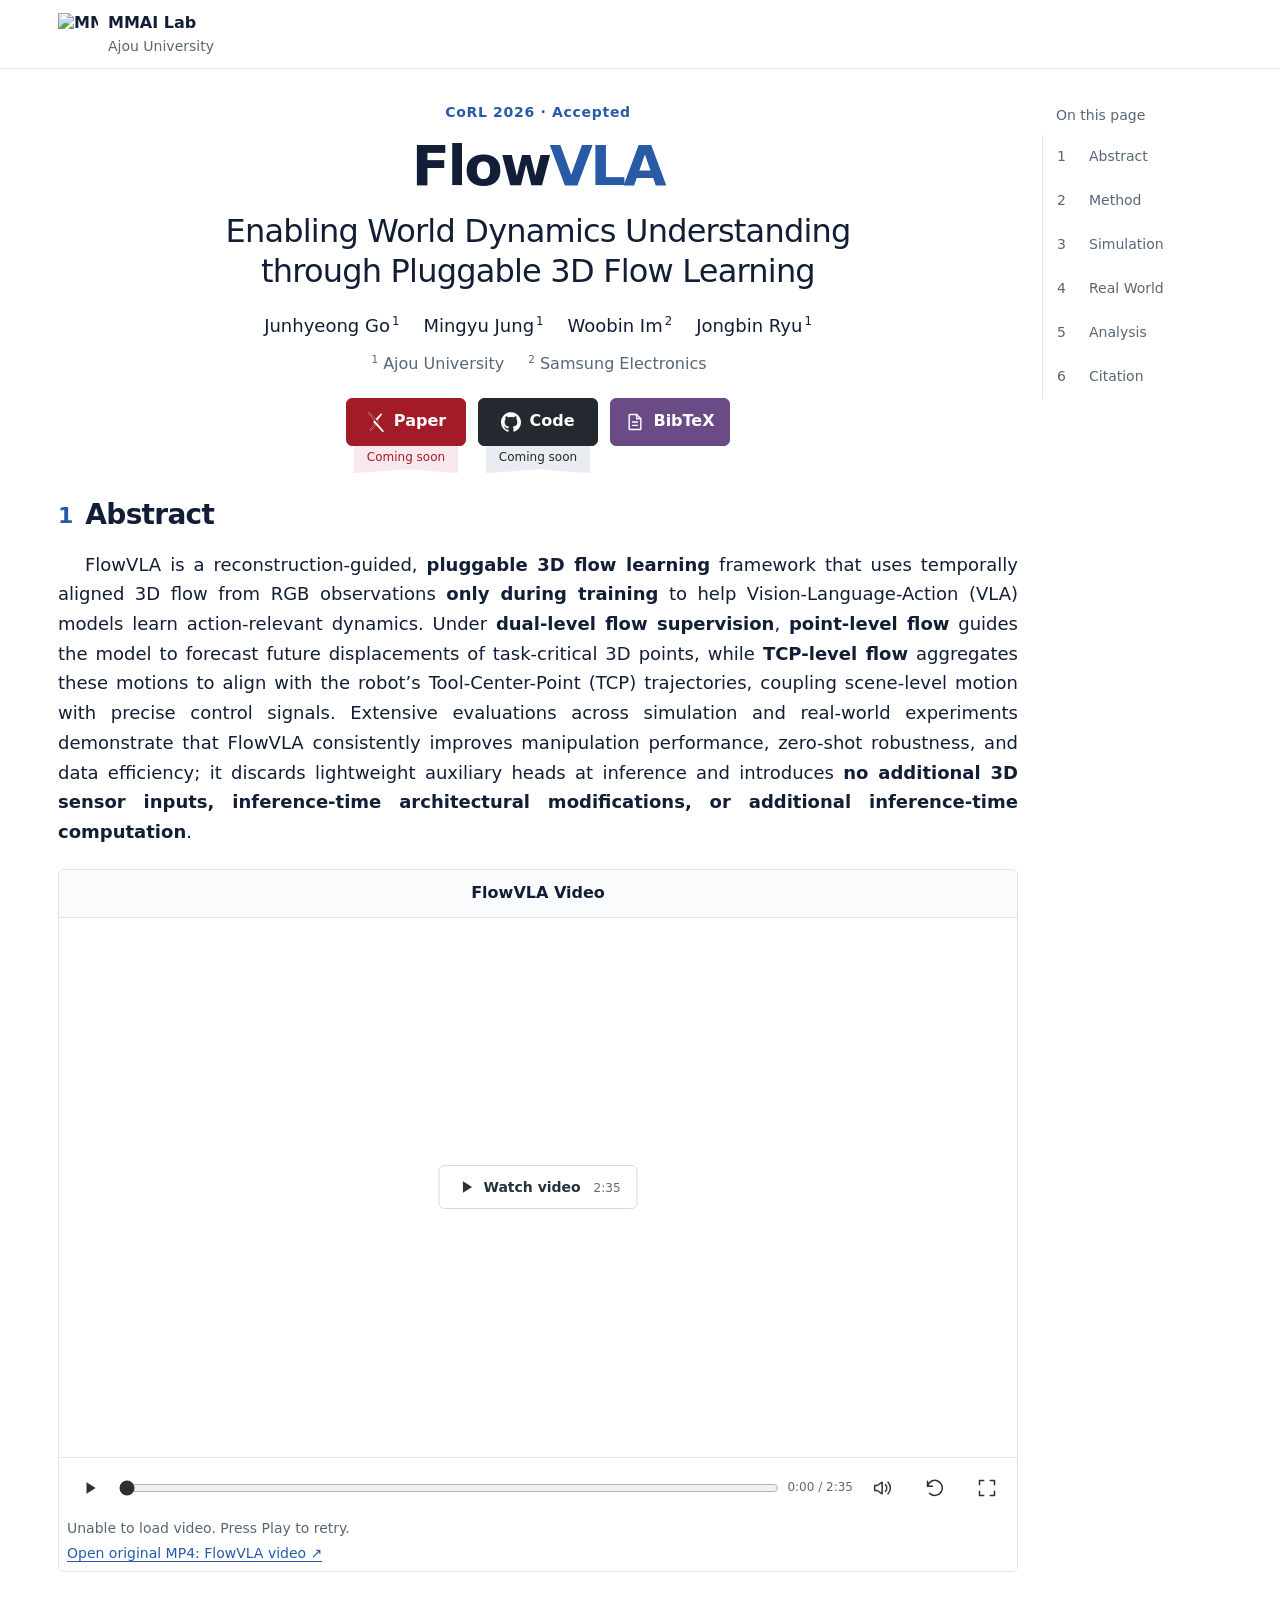
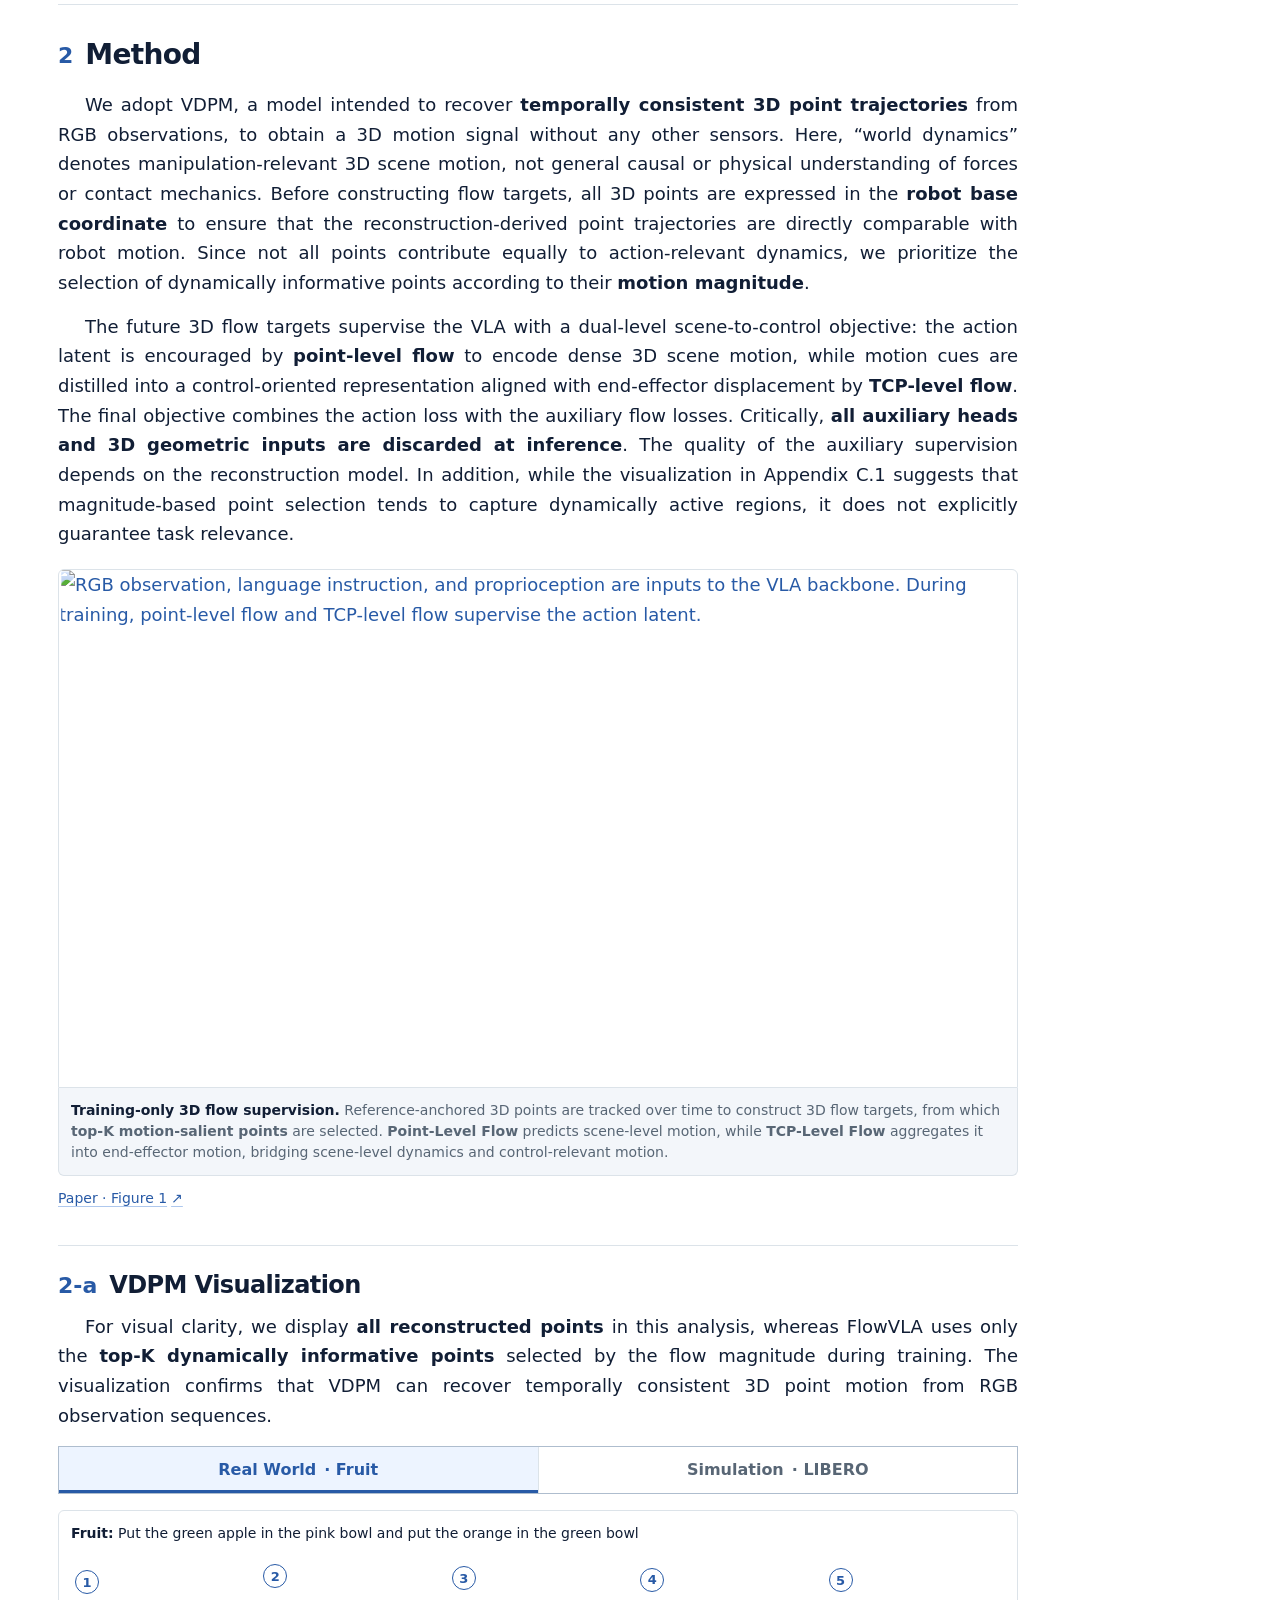
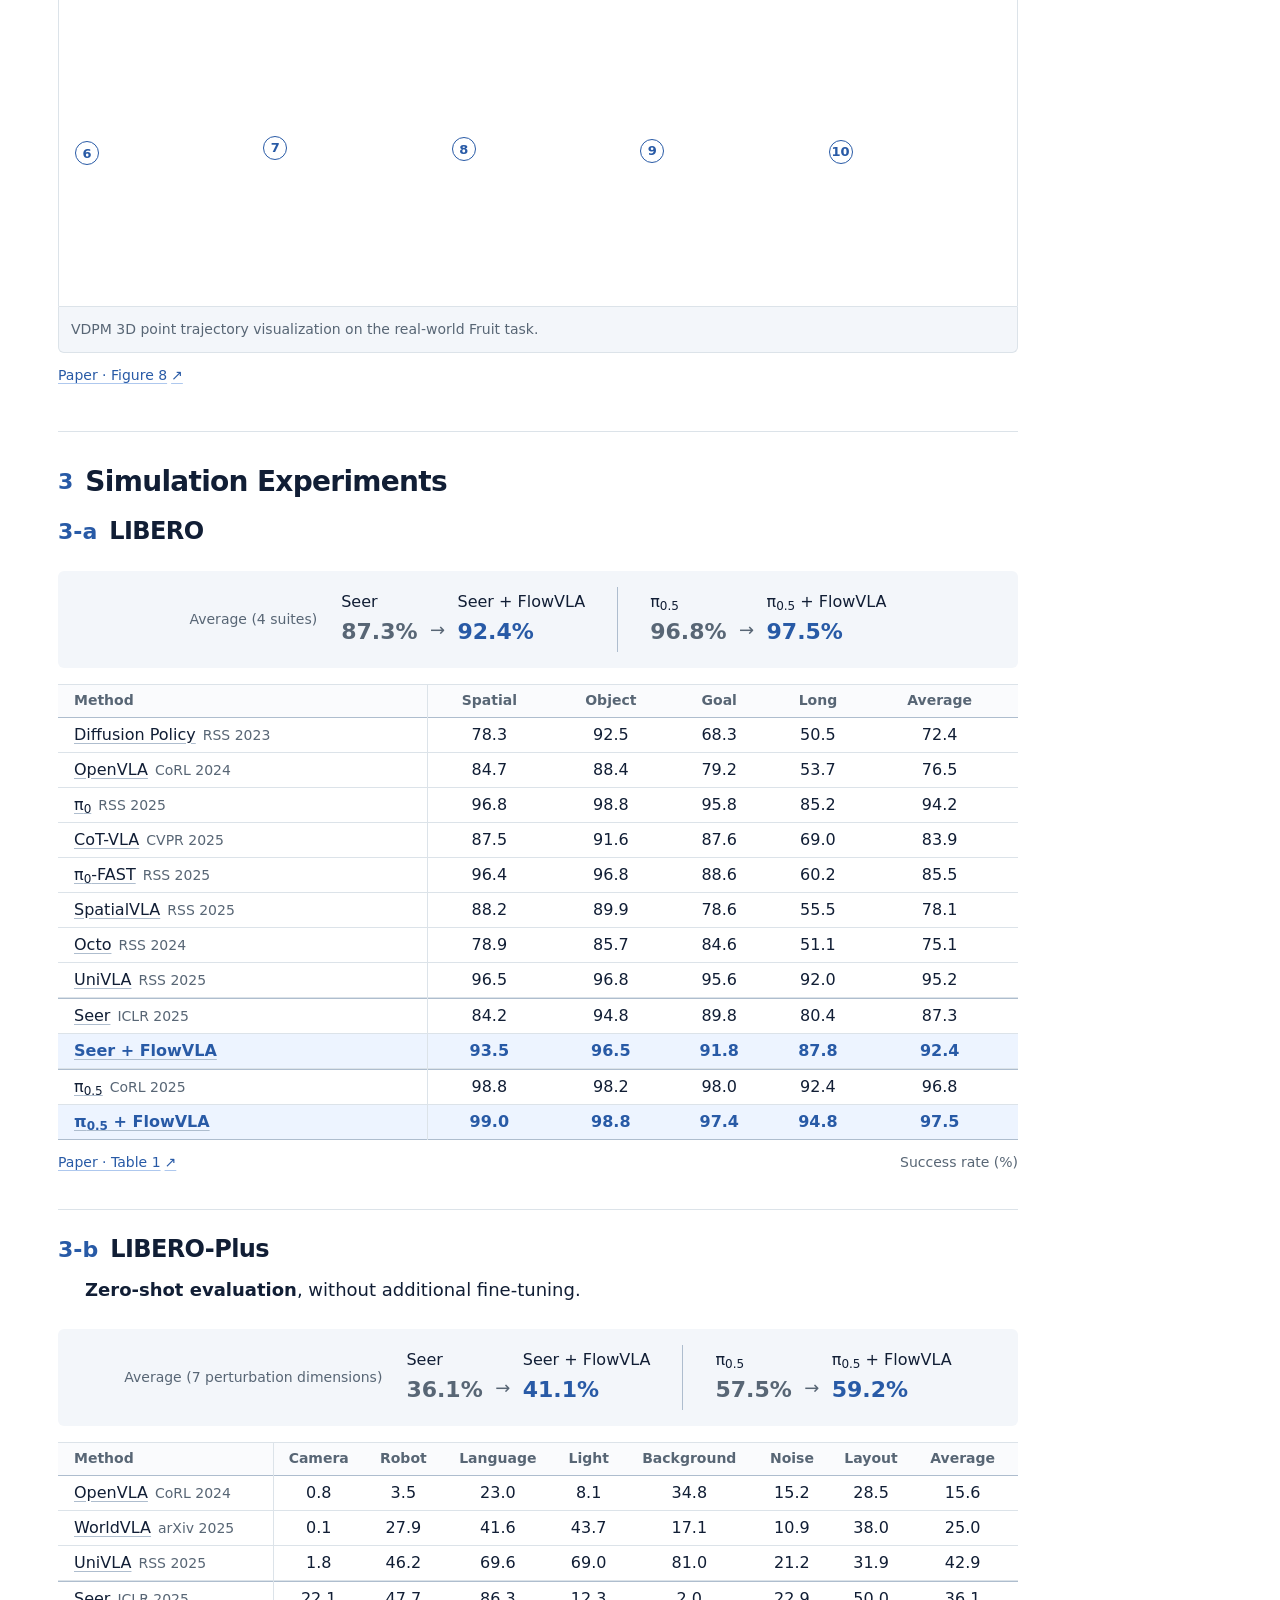
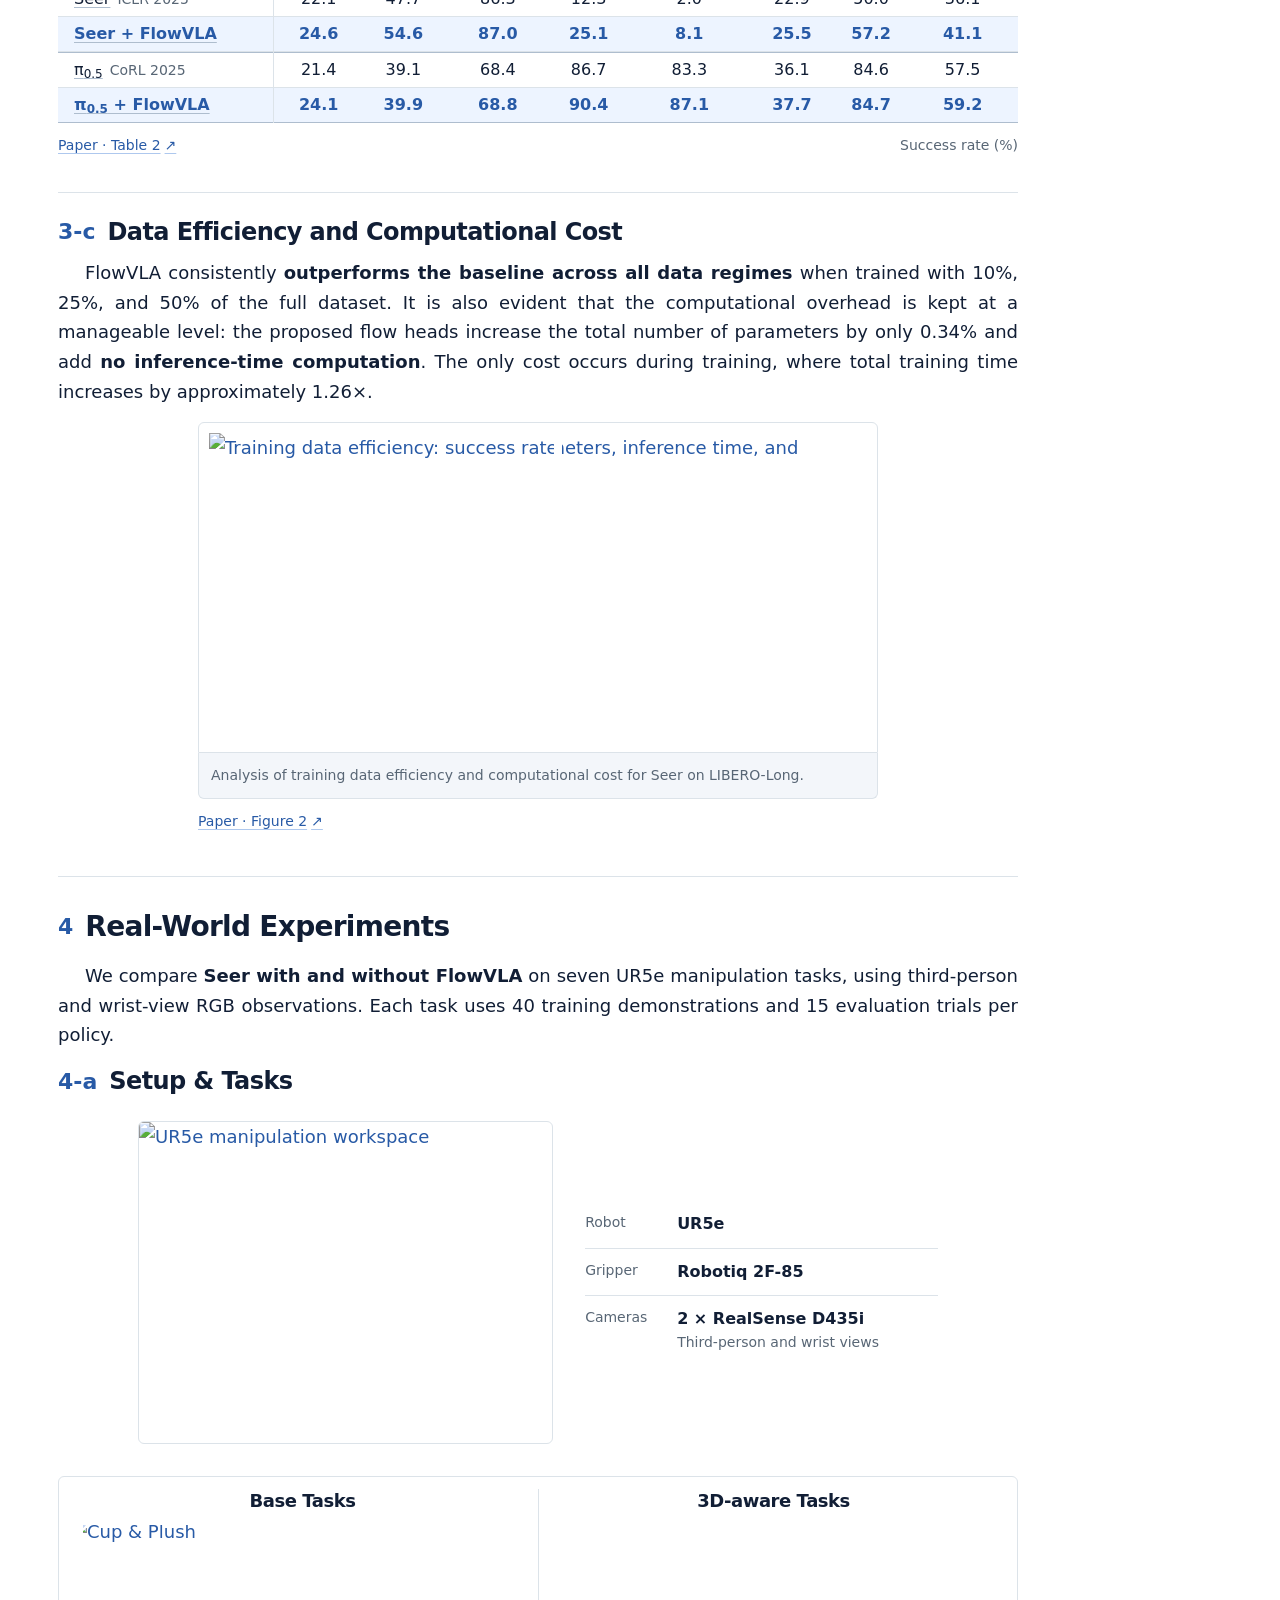
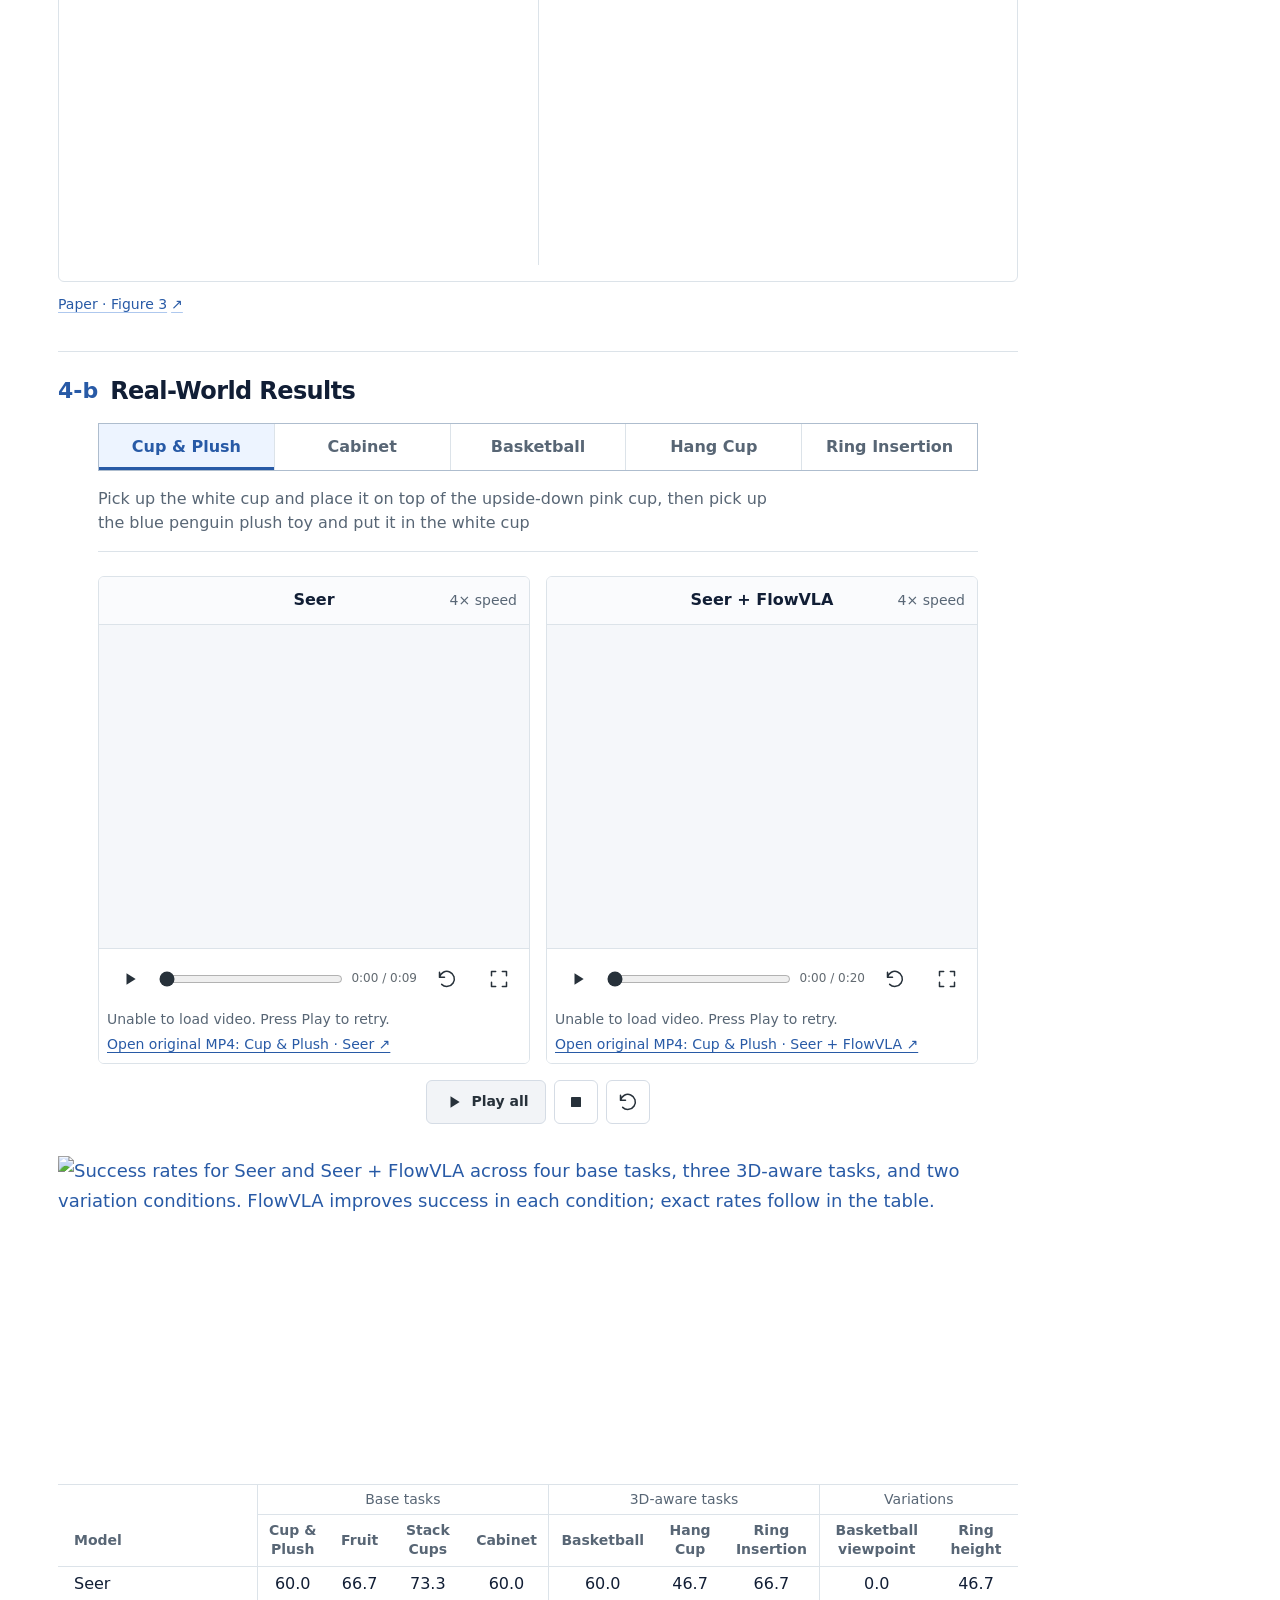
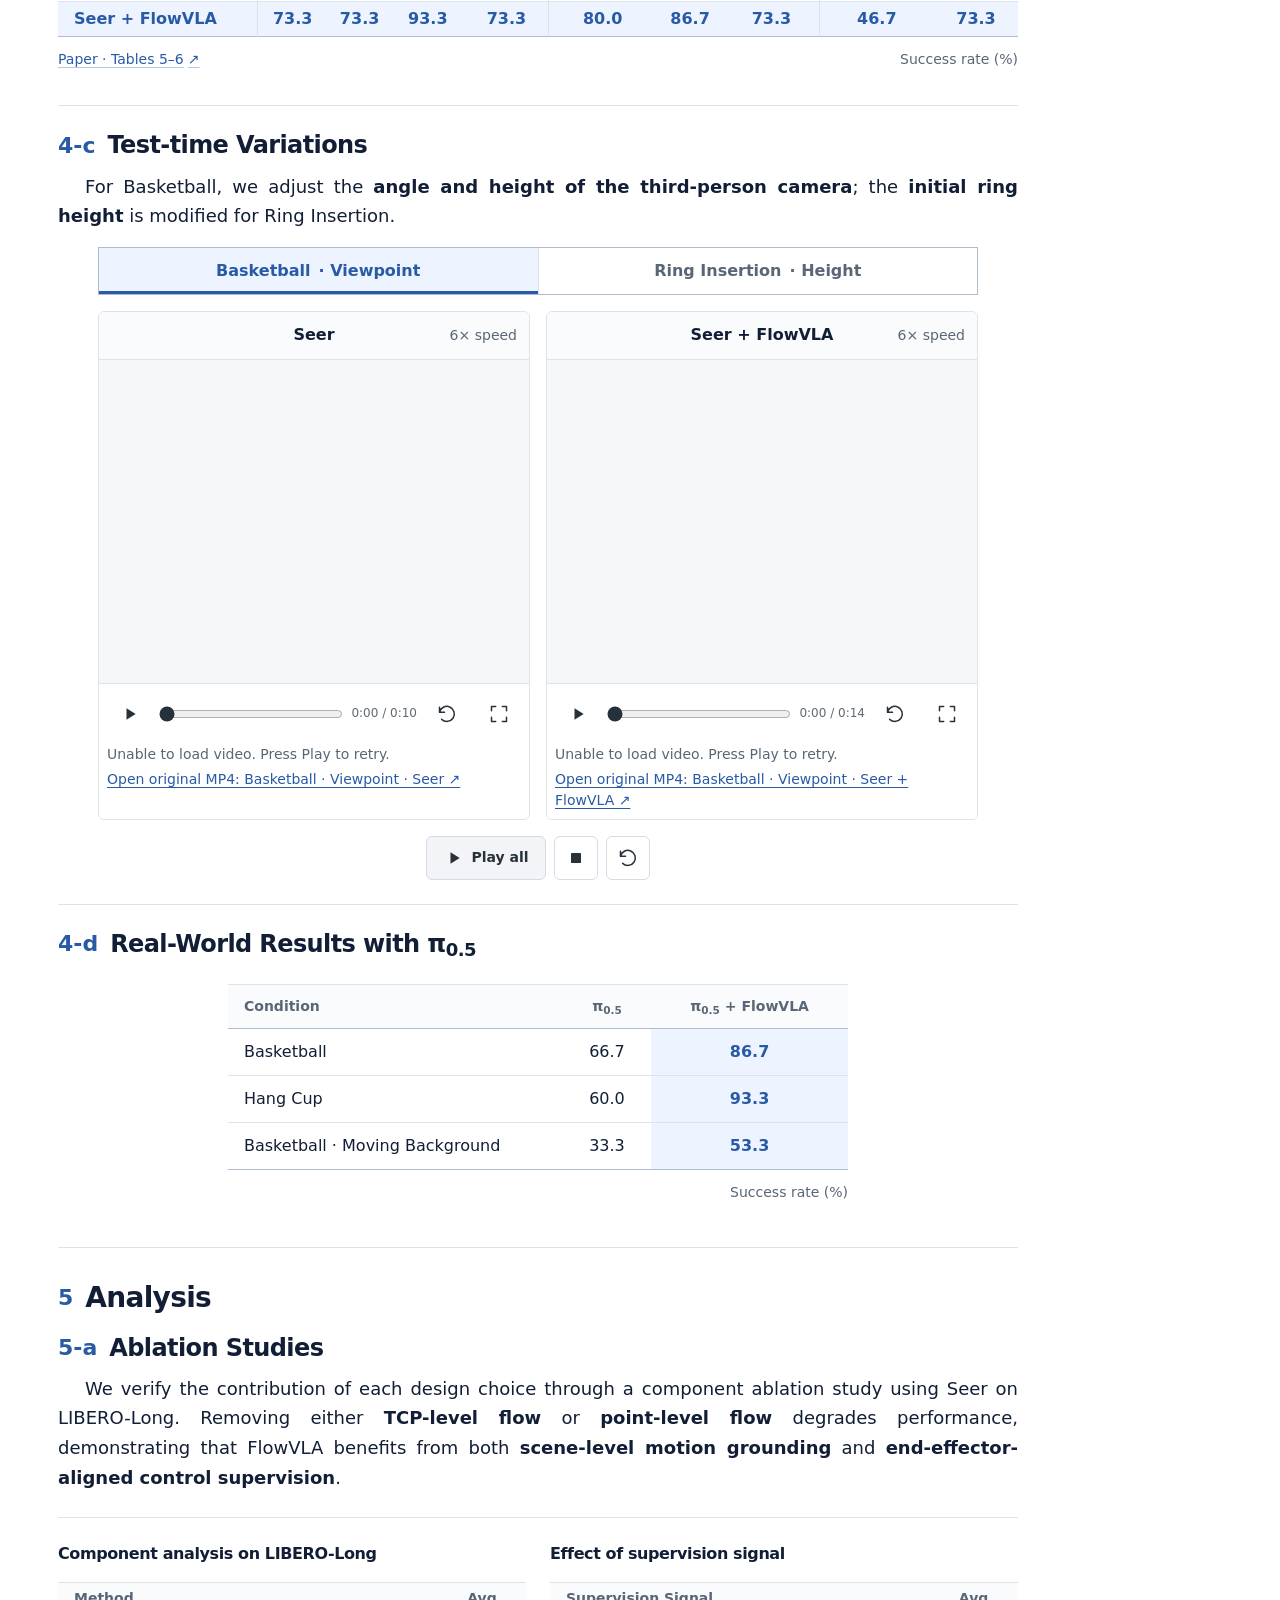
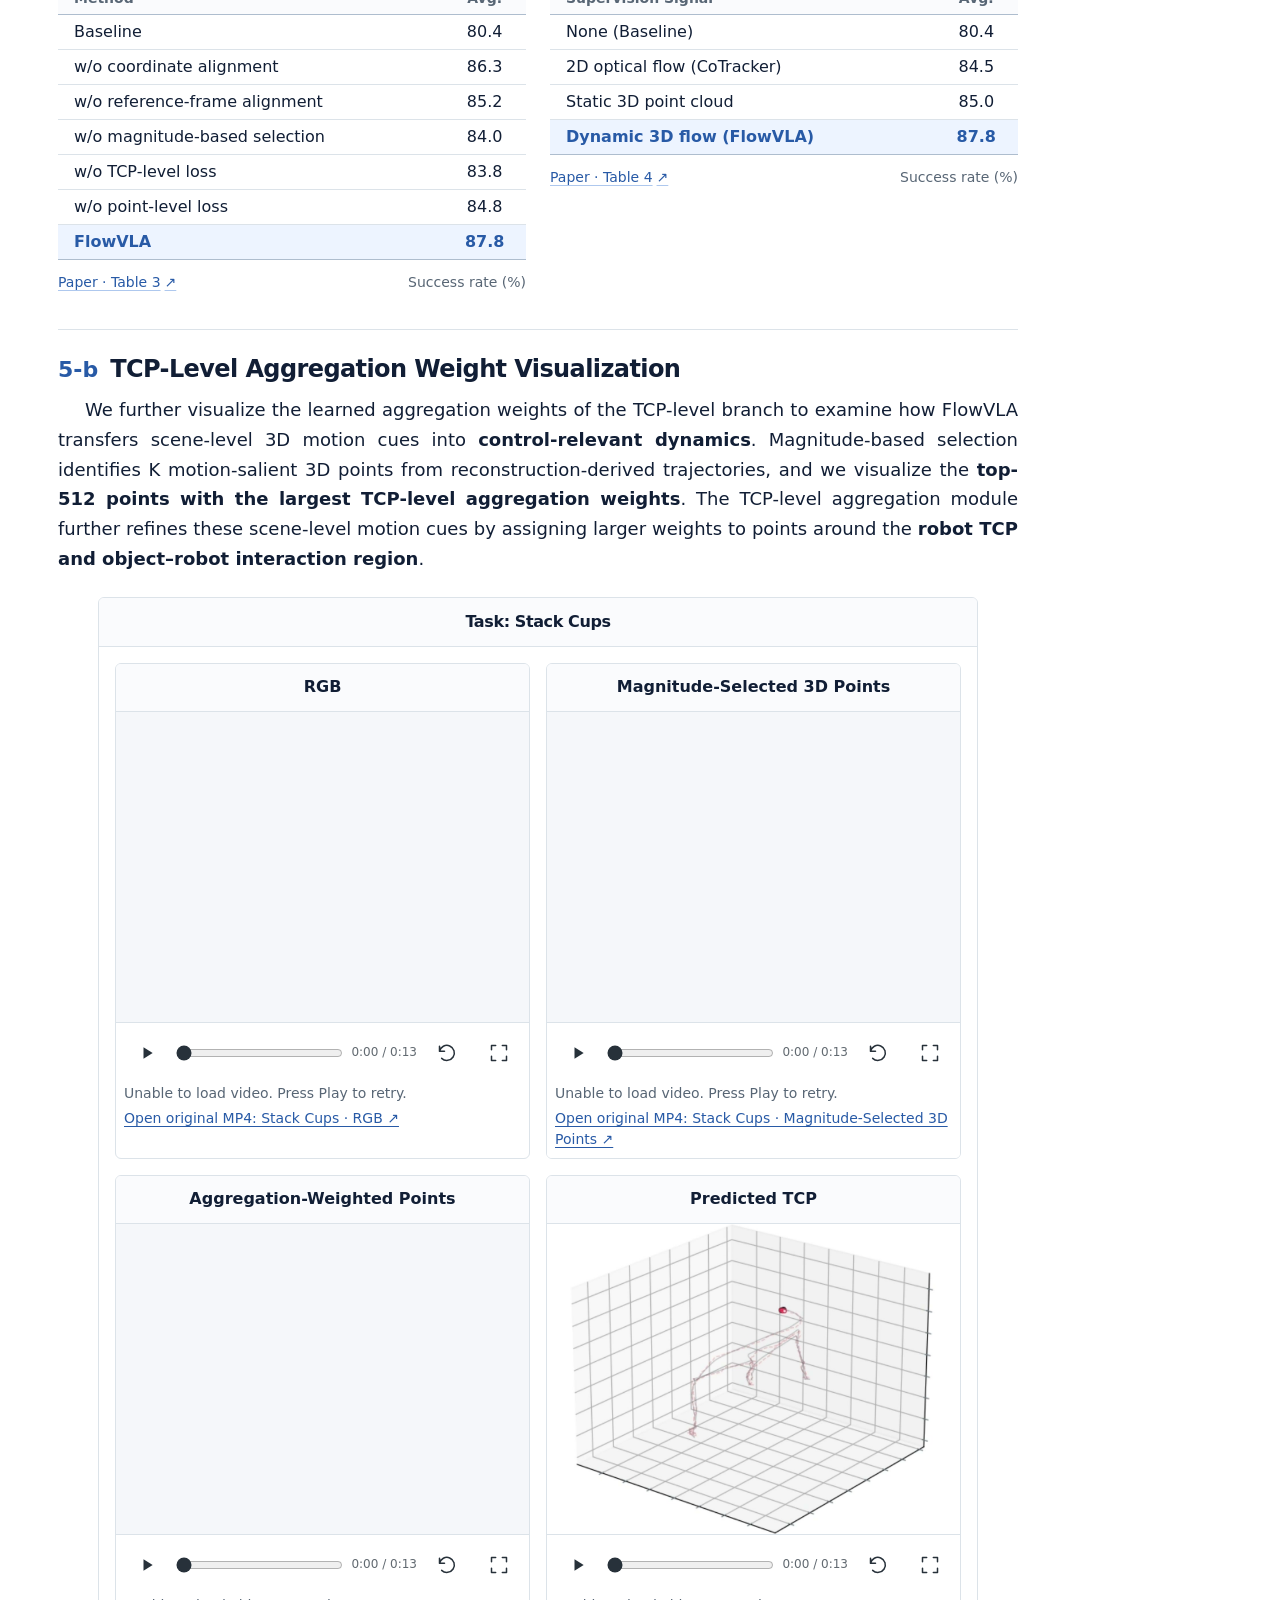
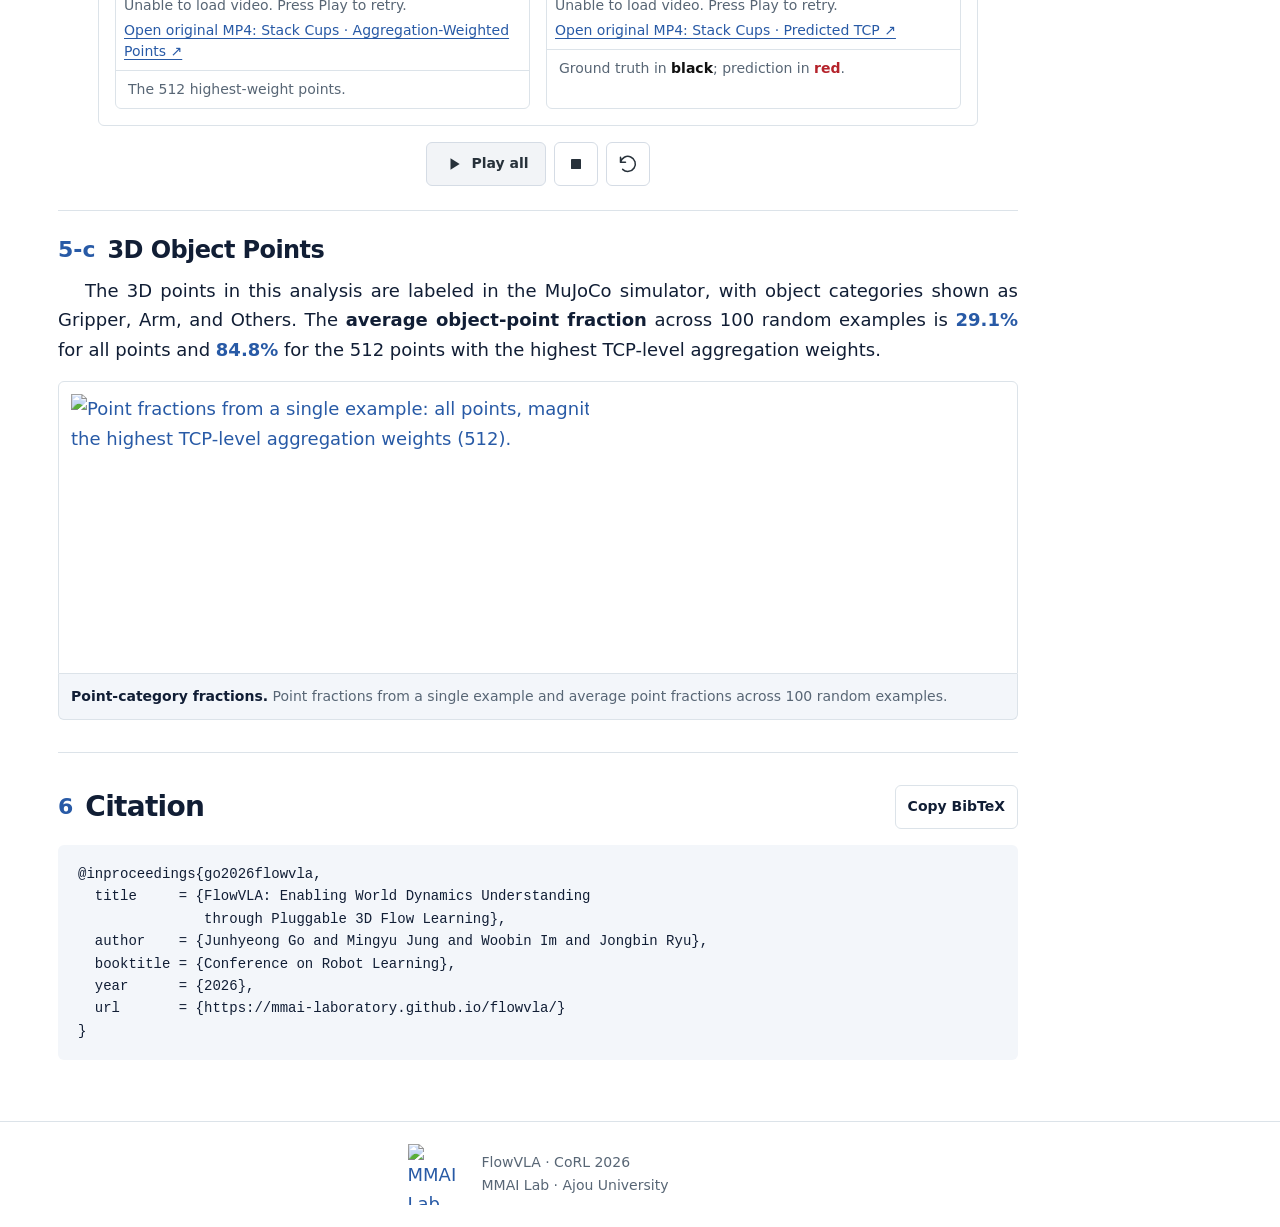
==== commit 2a0bbf22: "Refine model typography and research page labels" ====
--- a/index.html
+++ b/index.html
@@ -1,5 +1,5 @@
 <!doctype html>
-<html lang="en"><head><meta charset="utf-8"><meta name="viewport" content="width=device-width,initial-scale=1"><meta name="color-scheme" content="light"><title>FlowVLA | Pluggable 3D Flow Learning · CoRL 2026</title><meta name="description" content="FlowVLA: Enabling World Dynamics Understanding through Pluggable 3D Flow Learning. CoRL 2026, MMAI Lab, Ajou University."><meta name="author" content="Junhyeong Go, Mingyu Jung, Woobin Im, Jongbin Ryu"><meta name="citation_title" content="FlowVLA: Enabling World Dynamics Understanding through Pluggable 3D Flow Learning"><meta name="citation_author" content="Junhyeong Go"><meta name="citation_author" content="Mingyu Jung"><meta name="citation_author" content="Woobin Im"><meta name="citation_author" content="Jongbin Ryu"><meta name="citation_conference_title" content="Conference on Robot Learning"><meta name="citation_publication_date" content="2026"><meta property="og:type" content="website"><meta property="og:title" content="FlowVLA · CoRL 2026"><meta property="og:description" content="A reconstruction-guided, pluggable 3D flow learning framework."><link rel="icon" href="assets/images/favicon.png" type="image/png"><link rel="stylesheet" href="styles.css?v=53"><script src="script.js?v=27" defer></script><link rel="canonical" href="https://mmai-laboratory.github.io/flowvla/"><meta property="og:url" content="https://mmai-laboratory.github.io/flowvla/"><meta property="og:image" content="https://mmai-laboratory.github.io/flowvla/assets/images/flowvla-share.jpg"><meta property="og:image:width" content="1200"><meta property="og:image:height" content="630"><meta property="og:image:alt" content="FlowVLA: Enabling World Dynamics Understanding through Pluggable 3D Flow Learning, with real-world RGB and aggregation-weighted point visualizations."><meta name="twitter:image" content="https://mmai-laboratory.github.io/flowvla/assets/images/flowvla-share.jpg"><meta name="twitter:image:alt" content="FlowVLA: Enabling World Dynamics Understanding through Pluggable 3D Flow Learning, with real-world RGB and aggregation-weighted point visualizations."><meta name="twitter:card" content="summary_large_image"><meta name="citation_pdf_url" content="https://mmai-laboratory.github.io/flowvla/assets/papers/flowvla-submission.pdf"></head>
+<html lang="en"><head><meta charset="utf-8"><meta name="viewport" content="width=device-width,initial-scale=1"><meta name="color-scheme" content="light"><title>FlowVLA | Pluggable 3D Flow Learning · CoRL 2026</title><meta name="description" content="FlowVLA: Enabling World Dynamics Understanding through Pluggable 3D Flow Learning. CoRL 2026, MMAI Lab, Ajou University."><meta name="author" content="Junhyeong Go, Mingyu Jung, Woobin Im, Jongbin Ryu"><meta name="citation_title" content="FlowVLA: Enabling World Dynamics Understanding through Pluggable 3D Flow Learning"><meta name="citation_author" content="Junhyeong Go"><meta name="citation_author" content="Mingyu Jung"><meta name="citation_author" content="Woobin Im"><meta name="citation_author" content="Jongbin Ryu"><meta name="citation_conference_title" content="Conference on Robot Learning"><meta name="citation_publication_date" content="2026"><meta property="og:type" content="website"><meta property="og:title" content="FlowVLA · CoRL 2026"><meta property="og:description" content="A reconstruction-guided, pluggable 3D flow learning framework."><link rel="icon" href="assets/images/favicon.png" type="image/png"><link rel="stylesheet" href="styles.css?v=54"><script src="script.js?v=28" defer></script><link rel="canonical" href="https://mmai-laboratory.github.io/flowvla/"><meta property="og:url" content="https://mmai-laboratory.github.io/flowvla/"><meta property="og:image" content="https://mmai-laboratory.github.io/flowvla/assets/images/flowvla-share.jpg"><meta property="og:image:width" content="1200"><meta property="og:image:height" content="630"><meta property="og:image:alt" content="FlowVLA: Enabling World Dynamics Understanding through Pluggable 3D Flow Learning, with real-world RGB and aggregation-weighted point visualizations."><meta name="twitter:image" content="https://mmai-laboratory.github.io/flowvla/assets/images/flowvla-share.jpg"><meta name="twitter:image:alt" content="FlowVLA: Enabling World Dynamics Understanding through Pluggable 3D Flow Learning, with real-world RGB and aggregation-weighted point visualizations."><meta name="twitter:card" content="summary_large_image"><meta name="citation_pdf_url" content="https://mmai-laboratory.github.io/flowvla/assets/papers/flowvla-submission.pdf"></head>
 <body class="full-page">
 <a class="skip" href="#main">Skip to content</a>
 <header class="site-header"><div class="wrap header-inner">
@@ -7,9 +7,9 @@
 
 </div><div class="reading-nav wrap">
   <button class="nav-toggle" type="button" aria-expanded="false" aria-controls="section-nav"><span class="nav-label">Contents</span><span class="nav-location">Abstract</span> <span aria-hidden="true">⌄</span></button>
-  <nav id="section-nav" class="main-nav" aria-label="Page sections"><ul class="outline-list"><li class="outline-item" data-section="abstract"><a href="#abstract" data-location="1 · Abstract"><span class="outline-number">1</span><span>Abstract</span></a></li><li class="outline-item" data-section="method"><a href="#method" data-location="2 · Method"><span class="outline-number">2</span><span>Method</span></a><ul class="outline-sublist"><li><a href="#reconstruction" data-location="2-a · VDPM visualization"><span class="outline-number">2-a</span><span>VDPM visualization</span></a></li></ul></li><li class="outline-item" data-section="experiments"><a href="#experiments" data-location="3 · Simulation"><span class="outline-number">3</span><span>Simulation</span></a><ul class="outline-sublist"><li><a href="#libero-results" data-location="3-a · LIBERO"><span class="outline-number">3-a</span><span>LIBERO</span></a></li><li><a href="#libero-plus-results" data-location="3-b · LIBERO-Plus"><span class="outline-number">3-b</span><span>LIBERO-Plus</span></a></li><li><a href="#data-efficiency" data-location="3-c · Data &amp; compute"><span class="outline-number">3-c</span><span>Data &amp; compute</span></a></li></ul></li><li class="outline-item" data-section="real-world"><a href="#real-world" data-location="4 · Real World"><span class="outline-number">4</span><span>Real World</span></a><ul class="outline-sublist"><li><a href="#experimental-setup" data-location="4-a · Setup &amp; tasks"><span class="outline-number">4-a</span><span>Setup &amp; tasks</span></a></li><li><a href="#comparisons" data-location="4-b · Real-world results"><span class="outline-number">4-b</span><span>Real-world results</span></a></li><li><a href="#test-time-variations" data-location="4-c · Spatial variations"><span class="outline-number">4-c</span><span>Spatial variations</span></a></li><li><a href="#additional-backbone" data-location="4-d · π₀.₅ results"><span class="outline-number">4-d</span><span>π₀.₅ results</span></a></li></ul></li><li class="outline-item" data-section="qualitative"><a href="#qualitative" data-location="5 · Analysis"><span class="outline-number">5</span><span>Analysis</span></a><ul class="outline-sublist"><li><a href="#analysis" data-location="5-a · Ablations"><span class="outline-number">5-a</span><span>Ablations</span></a></li><li><a href="#visualizations" data-location="5-b · Aggregation weights"><span class="outline-number">5-b</span><span>Aggregation weights</span></a></li><li><a href="#point-composition" data-location="5-c · 3D object points"><span class="outline-number">5-c</span><span>3D object points</span></a></li></ul></li><li class="outline-item" data-section="citation"><a href="#citation" data-location="6 · Citation"><span class="outline-number">6</span><span>Citation</span></a></li></ul></nav>
+  <nav id="section-nav" class="main-nav" aria-label="Page sections"><ul class="outline-list"><li class="outline-item" data-section="abstract"><a href="#abstract" data-location="1 · Abstract"><span class="outline-number">1</span><span>Abstract</span></a></li><li class="outline-item" data-section="method"><a href="#method" data-location="2 · Method"><span class="outline-number">2</span><span>Method</span></a><ul class="outline-sublist"><li><a href="#reconstruction" data-location="2-a · VDPM visualization"><span class="outline-number">2-a</span><span>VDPM visualization</span></a></li></ul></li><li class="outline-item" data-section="experiments"><a href="#experiments" data-location="3 · Simulation"><span class="outline-number">3</span><span>Simulation</span></a><ul class="outline-sublist"><li><a href="#libero-results" data-location="3-a · LIBERO"><span class="outline-number">3-a</span><span>LIBERO</span></a></li><li><a href="#libero-plus-results" data-location="3-b · LIBERO-Plus"><span class="outline-number">3-b</span><span>LIBERO-Plus</span></a></li><li><a href="#data-efficiency" data-location="3-c · Data &amp; compute"><span class="outline-number">3-c</span><span>Data &amp; compute</span></a></li></ul></li><li class="outline-item" data-section="real-world"><a href="#real-world" data-location="4 · Real World"><span class="outline-number">4</span><span>Real World</span></a><ul class="outline-sublist"><li><a href="#experimental-setup" data-location="4-a · Setup &amp; tasks"><span class="outline-number">4-a</span><span>Setup &amp; tasks</span></a></li><li><a href="#comparisons" data-location="4-b · Real-world results"><span class="outline-number">4-b</span><span>Real-world results</span></a></li><li><a href="#test-time-variations" data-location="4-c · Spatial variations"><span class="outline-number">4-c</span><span>Spatial variations</span></a></li><li><a href="#additional-backbone" data-location="4-d · π0.5 results"><span class="outline-number">4-d</span><span><span class="model-name">π<sub>0.5</sub></span> results</span></a></li></ul></li><li class="outline-item" data-section="qualitative"><a href="#qualitative" data-location="5 · Analysis"><span class="outline-number">5</span><span>Analysis</span></a><ul class="outline-sublist"><li><a href="#analysis" data-location="5-a · Ablations"><span class="outline-number">5-a</span><span>Ablations</span></a></li><li><a href="#visualizations" data-location="5-b · Aggregation weights"><span class="outline-number">5-b</span><span>Aggregation weights</span></a></li><li><a href="#point-composition" data-location="5-c · 3D object points"><span class="outline-number">5-c</span><span>3D object points</span></a></li></ul></li><li class="outline-item" data-section="citation"><a href="#citation" data-location="6 · Citation"><span class="outline-number">6</span><span>Citation</span></a></li></ul></nav>
 </div></header>
-<aside class="page-outline" aria-label="Reading position"><p class="outline-title">On this page</p><nav class="outline-nav" aria-label="On this page"><ul class="outline-list"><li class="outline-item" data-section="abstract"><a href="#abstract" data-location="1 · Abstract"><span class="outline-number">1</span><span>Abstract</span></a></li><li class="outline-item" data-section="method"><a href="#method" data-location="2 · Method"><span class="outline-number">2</span><span>Method</span></a><ul class="outline-sublist"><li><a href="#reconstruction" data-location="2-a · VDPM visualization"><span class="outline-number">2-a</span><span>VDPM visualization</span></a></li></ul></li><li class="outline-item" data-section="experiments"><a href="#experiments" data-location="3 · Simulation"><span class="outline-number">3</span><span>Simulation</span></a><ul class="outline-sublist"><li><a href="#libero-results" data-location="3-a · LIBERO"><span class="outline-number">3-a</span><span>LIBERO</span></a></li><li><a href="#libero-plus-results" data-location="3-b · LIBERO-Plus"><span class="outline-number">3-b</span><span>LIBERO-Plus</span></a></li><li><a href="#data-efficiency" data-location="3-c · Data &amp; compute"><span class="outline-number">3-c</span><span>Data &amp; compute</span></a></li></ul></li><li class="outline-item" data-section="real-world"><a href="#real-world" data-location="4 · Real World"><span class="outline-number">4</span><span>Real World</span></a><ul class="outline-sublist"><li><a href="#experimental-setup" data-location="4-a · Setup &amp; tasks"><span class="outline-number">4-a</span><span>Setup &amp; tasks</span></a></li><li><a href="#comparisons" data-location="4-b · Real-world results"><span class="outline-number">4-b</span><span>Real-world results</span></a></li><li><a href="#test-time-variations" data-location="4-c · Spatial variations"><span class="outline-number">4-c</span><span>Spatial variations</span></a></li><li><a href="#additional-backbone" data-location="4-d · π₀.₅ results"><span class="outline-number">4-d</span><span>π₀.₅ results</span></a></li></ul></li><li class="outline-item" data-section="qualitative"><a href="#qualitative" data-location="5 · Analysis"><span class="outline-number">5</span><span>Analysis</span></a><ul class="outline-sublist"><li><a href="#analysis" data-location="5-a · Ablations"><span class="outline-number">5-a</span><span>Ablations</span></a></li><li><a href="#visualizations" data-location="5-b · Aggregation weights"><span class="outline-number">5-b</span><span>Aggregation weights</span></a></li><li><a href="#point-composition" data-location="5-c · 3D object points"><span class="outline-number">5-c</span><span>3D object points</span></a></li></ul></li><li class="outline-item" data-section="citation"><a href="#citation" data-location="6 · Citation"><span class="outline-number">6</span><span>Citation</span></a></li></ul></nav></aside>
+<aside class="page-outline" aria-label="Reading position"><p class="outline-title">On this page</p><nav class="outline-nav" aria-label="On this page"><ul class="outline-list"><li class="outline-item" data-section="abstract"><a href="#abstract" data-location="1 · Abstract"><span class="outline-number">1</span><span>Abstract</span></a></li><li class="outline-item" data-section="method"><a href="#method" data-location="2 · Method"><span class="outline-number">2</span><span>Method</span></a><ul class="outline-sublist"><li><a href="#reconstruction" data-location="2-a · VDPM visualization"><span class="outline-number">2-a</span><span>VDPM visualization</span></a></li></ul></li><li class="outline-item" data-section="experiments"><a href="#experiments" data-location="3 · Simulation"><span class="outline-number">3</span><span>Simulation</span></a><ul class="outline-sublist"><li><a href="#libero-results" data-location="3-a · LIBERO"><span class="outline-number">3-a</span><span>LIBERO</span></a></li><li><a href="#libero-plus-results" data-location="3-b · LIBERO-Plus"><span class="outline-number">3-b</span><span>LIBERO-Plus</span></a></li><li><a href="#data-efficiency" data-location="3-c · Data &amp; compute"><span class="outline-number">3-c</span><span>Data &amp; compute</span></a></li></ul></li><li class="outline-item" data-section="real-world"><a href="#real-world" data-location="4 · Real World"><span class="outline-number">4</span><span>Real World</span></a><ul class="outline-sublist"><li><a href="#experimental-setup" data-location="4-a · Setup &amp; tasks"><span class="outline-number">4-a</span><span>Setup &amp; tasks</span></a></li><li><a href="#comparisons" data-location="4-b · Real-world results"><span class="outline-number">4-b</span><span>Real-world results</span></a></li><li><a href="#test-time-variations" data-location="4-c · Spatial variations"><span class="outline-number">4-c</span><span>Spatial variations</span></a></li><li><a href="#additional-backbone" data-location="4-d · π0.5 results"><span class="outline-number">4-d</span><span><span class="model-name">π<sub>0.5</sub></span> results</span></a></li></ul></li><li class="outline-item" data-section="qualitative"><a href="#qualitative" data-location="5 · Analysis"><span class="outline-number">5</span><span>Analysis</span></a><ul class="outline-sublist"><li><a href="#analysis" data-location="5-a · Ablations"><span class="outline-number">5-a</span><span>Ablations</span></a></li><li><a href="#visualizations" data-location="5-b · Aggregation weights"><span class="outline-number">5-b</span><span>Aggregation weights</span></a></li><li><a href="#point-composition" data-location="5-c · 3D object points"><span class="outline-number">5-c</span><span>3D object points</span></a></li></ul></li><li class="outline-item" data-section="citation"><a href="#citation" data-location="6 · Citation"><span class="outline-number">6</span><span>Citation</span></a></li></ul></nav></aside>
 <a class="back-to-top" href="#top" aria-label="Back to top" title="Back to top"><svg viewBox="0 0 24 24" width="20" height="20" fill="none" stroke="currentColor" stroke-width="1.8" stroke-linecap="round" stroke-linejoin="round" aria-hidden="true"><path d="m6 10 6-6 6 6M12 4v16"/></svg><span>Top</span></a>
 <main id="main">
 <section id="top" tabindex="-1" class="hero wrap" aria-labelledby="title">
@@ -21,7 +21,7 @@
   <div class="actions publication-actions">
     <div class="publication-item publication-item--paper"><button class="button publication-action" type="button" disabled aria-label="Paper on arXiv" aria-describedby="paper-availability"><svg class="publication-icon" viewBox="0 0 24 24" fill="currentColor" aria-hidden="true" focusable="false"><path d="M3.8423 0a1.0037 1.0037 0 0 0-.922.6078c-.1536.3687-.0438.6275.2938 1.1113l6.9185 8.3597-1.0223 1.1058a1.0393 1.0393 0 0 0 .003 1.4229l1.2292 1.3135-5.4391 6.4444c-.2803.299-.4538.823-.2971 1.1986a1.0253 1.0253 0 0 0 .9585.635.9133.9133 0 0 0 .6891-.3405l5.783-6.126 7.4902 8.0051a.8527.8527 0 0 0 .6835.2597.9575.9575 0 0 0 .8777-.6138c.1577-.377-.017-.7502-.306-1.1407l-7.0518-8.3418 1.0632-1.13a.9626.9626 0 0 0 .0089-1.3165L4.6336.4639s-.3733-.4535-.768-.463zm0 .272h.0166c.2179.0052.4874.2715.5644.3639l.005.006.0052.0055 10.169 10.9905a.6915.6915 0 0 1-.0072.945l-1.0666 1.133-1.4982-1.7724-8.5994-10.39c-.3286-.472-.352-.6183-.2592-.841a.7307.7307 0 0 1 .6704-.4401Zm14.341 1.5701a.877.877 0 0 0-.6554.2418l-5.6962 6.1584 1.6944 1.8319 5.3089-6.5138c.3251-.4335.479-.6603.3247-1.0292a1.1205 1.1205 0 0 0-.9763-.689zm-7.6557 12.2823 1.3186 1.4135-5.7864 6.1295a.6494.6494 0 0 1-.4959.26.7516.7516 0 0 1-.706-.4669c-.1119-.2682.0359-.6864.2442-.9083l.0051-.0055.0047-.0055z"/></svg><span>Paper</span></button><span class="publication-status" id="paper-availability">Coming soon</span></div>
     <div class="publication-item publication-item--code"><a class="button publication-action" href="https://github.com/MMAI-Laboratory/flowvla" target="_blank" rel="noopener" aria-label="Code on GitHub (opens in a new tab)" aria-describedby="code-availability"><svg class="publication-icon" viewBox="0 0 24 24" fill="currentColor" aria-hidden="true" focusable="false"><path d="M12 .297c-6.63 0-12 5.373-12 12 0 5.303 3.438 9.8 8.205 11.385.6.113.82-.258.82-.577 0-.285-.01-1.04-.015-2.04-3.338.724-4.042-1.61-4.042-1.61C4.422 18.07 3.633 17.7 3.633 17.7c-1.087-.744.084-.729.084-.729 1.205.084 1.838 1.236 1.838 1.236 1.07 1.835 2.809 1.305 3.495.998.108-.776.417-1.305.76-1.605-2.665-.3-5.466-1.332-5.466-5.93 0-1.31.465-2.38 1.235-3.22-.135-.303-.54-1.523.105-3.176 0 0 1.005-.322 3.3 1.23.96-.267 1.98-.399 3-.405 1.02.006 2.04.138 3 .405 2.28-1.552 3.285-1.23 3.285-1.23.645 1.653.24 2.873.12 3.176.765.84 1.23 1.91 1.23 3.22 0 4.61-2.805 5.625-5.475 5.92.42.36.81 1.096.81 2.22 0 1.606-.015 2.896-.015 3.286 0 .315.21.69.825.57C20.565 22.092 24 17.592 24 12.297c0-6.627-5.373-12-12-12"/></svg><span>Code</span></a><span class="publication-status" id="code-availability">Coming soon</span></div>
-    <div class="publication-item"><a class="button publication-action" href="#citation"><svg class="publication-icon" viewBox="0 0 24 24" fill="none" stroke="currentColor" stroke-width="1.7" stroke-linecap="round" stroke-linejoin="round" aria-hidden="true" focusable="false"><path d="M14 3H6a1 1 0 0 0-1 1v16a1 1 0 0 0 1 1h12a1 1 0 0 0 1-1V8Z"/><path d="M14 3v5h5M9 12h6M9 16h6"/></svg><span>BibTeX</span></a></div>
+    <div class="publication-item publication-item--bibtex"><a class="button publication-action" href="#citation"><svg class="publication-icon" viewBox="0 0 24 24" fill="none" stroke="currentColor" stroke-width="1.7" stroke-linecap="round" stroke-linejoin="round" aria-hidden="true" focusable="false"><path d="M14 3H6a1 1 0 0 0-1 1v16a1 1 0 0 0 1 1h12a1 1 0 0 0 1-1V8Z"/><path d="M14 3v5h5M9 12h6M9 16h6"/></svg><span>BibTeX</span></a></div>
   </div>
 </section>
 <section id="abstract" data-outline-target class="overview wrap" tabindex="-1" aria-labelledby="abstract-title">
@@ -38,10 +38,10 @@
 </section>
 <section id="experiments" data-outline-target class="section wrap" tabindex="-1" aria-labelledby="results-title">
   <div class="section-intro prose"><h2 id="results-title"><span class="heading-number">3</span> <span class="heading-label">Simulation Experiments</span></h2></div>
-  <div id="libero-results" data-outline-target class="result-block" tabindex="-1"><h3 id="libero-results-title"><span class="heading-number">3-a</span> <span class="heading-label">LIBERO</span></h3><figure id="libero" class="table-block table-under-heading" aria-labelledby="libero-results-title"><div class="result-summary" role="group" aria-labelledby="summary-4-suites"><p class="result-summary-label" id="summary-4-suites">Average (4 suites)</p><div class="result-comparisons"><dl class="result-comparison"><div class="result-before"><dt>Seer</dt><dd>87.3%</dd></div><div class="result-after"><dt>Seer + FlowVLA</dt><dd>92.4%</dd></div></dl><dl class="result-comparison"><div class="result-before"><dt>π₀.₅</dt><dd>96.8%</dd></div><div class="result-after"><dt>π₀.₅ + FlowVLA</dt><dd>97.5%</dd></div></dl></div></div><div class="table-scroll" tabindex="0" role="region" aria-label="LIBERO results"><table aria-labelledby="libero-results-title" aria-describedby="libero-caption-metric" class="benchmark-table"><thead><tr><th scope="col" class="descriptive-column method-column">Method</th><th scope="col" class="numeric-column">Spatial</th><th scope="col" class="numeric-column">Object</th><th scope="col" class="numeric-column">Goal</th><th scope="col" class="numeric-column">Long</th><th scope="col" class="numeric-column">Average</th></tr></thead><tbody><tr><th scope="row" class="descriptive-column method-column"><a class="paper-reference" href="https://roboticsproceedings.org/rss19/p026.html" title="Diffusion Policy: Visuomotor Policy Learning via Action Diffusion" target="_blank" rel="noopener noreferrer">Diffusion Policy</a><span class="method-venue">RSS 2023</span></th><td class="numeric-column">78.3</td><td class="numeric-column">92.5</td><td class="numeric-column">68.3</td><td class="numeric-column">50.5</td><td class="numeric-column">72.4</td></tr><tr><th scope="row" class="descriptive-column method-column"><a class="paper-reference" href="https://proceedings.mlr.press/v270/kim25c.html" title="OpenVLA: An Open-Source Vision-Language-Action Model" target="_blank" rel="noopener noreferrer">OpenVLA</a><span class="method-venue">CoRL 2024</span></th><td class="numeric-column">84.7</td><td class="numeric-column">88.4</td><td class="numeric-column">79.2</td><td class="numeric-column">53.7</td><td class="numeric-column">76.5</td></tr><tr><th scope="row" class="descriptive-column method-column"><a class="paper-reference" href="https://www.roboticsproceedings.org/rss21/p010.html" title="π₀: A Vision-Language-Action Flow Model for General Robot Control" target="_blank" rel="noopener noreferrer">π₀</a><span class="method-venue">RSS 2025</span></th><td class="numeric-column">96.8</td><td class="numeric-column">98.8</td><td class="numeric-column">95.8</td><td class="numeric-column">85.2</td><td class="numeric-column">94.2</td></tr><tr><th scope="row" class="descriptive-column method-column"><a class="paper-reference" href="https://openaccess.thecvf.com/content/CVPR2025/papers/Zhao_CoT-VLA_Visual_Chain-of-Thought_Reasoning_for_Vision-Language-Action_Models_CVPR_2025_paper.pdf" title="CoT-VLA: Visual Chain-of-Thought Reasoning for Vision-Language-Action Models" target="_blank" rel="noopener noreferrer">CoT-VLA</a><span class="method-venue">CVPR 2025</span></th><td class="numeric-column">87.5</td><td class="numeric-column">91.6</td><td class="numeric-column">87.6</td><td class="numeric-column">69.0</td><td class="numeric-column">83.9</td></tr><tr><th scope="row" class="descriptive-column method-column"><a class="paper-reference" href="https://www.roboticsproceedings.org/rss21/p012.html" title="FAST: Efficient Action Tokenization for Vision-Language-Action Models" target="_blank" rel="noopener noreferrer">π₀-FAST</a><span class="method-venue">RSS 2025</span></th><td class="numeric-column">96.4</td><td class="numeric-column">96.8</td><td class="numeric-column">88.6</td><td class="numeric-column">60.2</td><td class="numeric-column">85.5</td></tr><tr><th scope="row" class="descriptive-column method-column"><a class="paper-reference" href="https://www.roboticsproceedings.org/rss21/p011.html" title="SpatialVLA: Exploring Spatial Representations for Visual-Language-Action Models" target="_blank" rel="noopener noreferrer">SpatialVLA</a><span class="method-venue">RSS 2025</span></th><td class="numeric-column">88.2</td><td class="numeric-column">89.9</td><td class="numeric-column">78.6</td><td class="numeric-column">55.5</td><td class="numeric-column">78.1</td></tr><tr><th scope="row" class="descriptive-column method-column"><a class="paper-reference" href="https://www.roboticsproceedings.org/rss20/p090.html" title="Octo: An Open-Source Generalist Robot Policy" target="_blank" rel="noopener noreferrer">Octo</a><span class="method-venue">RSS 2024</span></th><td class="numeric-column">78.9</td><td class="numeric-column">85.7</td><td class="numeric-column">84.6</td><td class="numeric-column">51.1</td><td class="numeric-column">75.1</td></tr><tr><th scope="row" class="descriptive-column method-column"><a class="paper-reference" href="https://www.roboticsproceedings.org/rss21/p014.html" title="Learning to Act Anywhere with Task-centric Latent Actions" target="_blank" rel="noopener noreferrer">UniVLA</a><span class="method-venue">RSS 2025</span></th><td class="numeric-column">96.5</td><td class="numeric-column">96.8</td><td class="numeric-column">95.6</td><td class="numeric-column">92.0</td><td class="numeric-column">95.2</td></tr><tr><th scope="row" class="descriptive-column method-column"><a class="paper-reference" href="https://proceedings.iclr.cc/paper_files/paper/2025/hash/e5b5c402bb7bd5e60bede6961d6fe39e-Abstract-Conference.html" title="Predictive Inverse Dynamics Models are Scalable Learners for Robotic Manipulation" target="_blank" rel="noopener noreferrer">Seer</a><span class="method-venue">ICLR 2025</span></th><td class="numeric-column">84.2</td><td class="numeric-column">94.8</td><td class="numeric-column">89.8</td><td class="numeric-column">80.4</td><td class="numeric-column">87.3</td></tr><tr class="ours"><th scope="row" class="descriptive-column method-column"><a class="paper-reference" href="assets/papers/flowvla-submission.pdf#page=6" target="_blank" rel="noopener">Seer + FlowVLA</a></th><td class="numeric-column">93.5</td><td class="numeric-column">96.5</td><td class="numeric-column">91.8</td><td class="numeric-column">87.8</td><td class="numeric-column">92.4</td></tr><tr><th scope="row" class="descriptive-column method-column"><a class="paper-reference" href="https://proceedings.mlr.press/v305/black25a.html" title="π₀.₅: a Vision-Language-Action Model with Open-World Generalization" target="_blank" rel="noopener noreferrer">π₀.₅</a><span class="method-venue">CoRL 2025</span></th><td class="numeric-column">98.8</td><td class="numeric-column">98.2</td><td class="numeric-column">98.0</td><td class="numeric-column">92.4</td><td class="numeric-column">96.8</td></tr><tr class="ours"><th scope="row" class="descriptive-column method-column"><a class="paper-reference" href="assets/papers/flowvla-submission.pdf#page=6" target="_blank" rel="noopener">π₀.₅ + FlowVLA</a></th><td class="numeric-column">99.0</td><td class="numeric-column">98.8</td><td class="numeric-column">97.4</td><td class="numeric-column">94.8</td><td class="numeric-column">97.5</td></tr></tbody></table></div><figcaption class="table-footer evidence-table-footer"><p class="table-provenance"><a class="table-source-link" href="assets/papers/flowvla-submission.pdf#page=6" target="_blank" rel="noopener" aria-label="Paper Table 1, page 6 (opens in a new tab)">Paper · Table 1<span aria-hidden="true">↗</span></a></p><span class="table-metric" id="libero-caption-metric">Success rate (%)</span></figcaption></figure></div>
+  <div id="libero-results" data-outline-target class="result-block" tabindex="-1"><h3 id="libero-results-title"><span class="heading-number">3-a</span> <span class="heading-label">LIBERO</span></h3><figure id="libero" class="table-block table-under-heading" aria-labelledby="libero-results-title"><div class="result-summary" role="group" aria-labelledby="summary-4-suites"><p class="result-summary-label" id="summary-4-suites">Average (4 suites)</p><div class="result-comparisons"><dl class="result-comparison"><div class="result-before"><dt>Seer</dt><dd>87.3%</dd></div><div class="result-after"><dt>Seer + FlowVLA</dt><dd>92.4%</dd></div></dl><dl class="result-comparison"><div class="result-before"><dt><span class="model-name">π<sub>0.5</sub></span></dt><dd>96.8%</dd></div><div class="result-after"><dt><span class="model-name">π<sub>0.5</sub></span> + FlowVLA</dt><dd>97.5%</dd></div></dl></div></div><div class="table-scroll" tabindex="0" role="region" aria-label="LIBERO results"><table aria-labelledby="libero-results-title" aria-describedby="libero-caption-metric" class="benchmark-table"><thead><tr><th scope="col" class="descriptive-column method-column">Method</th><th scope="col" class="numeric-column">Spatial</th><th scope="col" class="numeric-column">Object</th><th scope="col" class="numeric-column">Goal</th><th scope="col" class="numeric-column">Long</th><th scope="col" class="numeric-column">Average</th></tr></thead><tbody><tr><th scope="row" class="descriptive-column method-column"><a class="paper-reference" href="https://roboticsproceedings.org/rss19/p026.html" title="Diffusion Policy: Visuomotor Policy Learning via Action Diffusion" target="_blank" rel="noopener noreferrer">Diffusion Policy</a><span class="method-venue">RSS 2023</span></th><td class="numeric-column">78.3</td><td class="numeric-column">92.5</td><td class="numeric-column">68.3</td><td class="numeric-column">50.5</td><td class="numeric-column">72.4</td></tr><tr><th scope="row" class="descriptive-column method-column"><a class="paper-reference" href="https://proceedings.mlr.press/v270/kim25c.html" title="OpenVLA: An Open-Source Vision-Language-Action Model" target="_blank" rel="noopener noreferrer">OpenVLA</a><span class="method-venue">CoRL 2024</span></th><td class="numeric-column">84.7</td><td class="numeric-column">88.4</td><td class="numeric-column">79.2</td><td class="numeric-column">53.7</td><td class="numeric-column">76.5</td></tr><tr><th scope="row" class="descriptive-column method-column"><a class="paper-reference" href="https://www.roboticsproceedings.org/rss21/p010.html" title="π0: A Vision-Language-Action Flow Model for General Robot Control" target="_blank" rel="noopener noreferrer"><span class="model-name">π<sub>0</sub></span></a><span class="method-venue">RSS 2025</span></th><td class="numeric-column">96.8</td><td class="numeric-column">98.8</td><td class="numeric-column">95.8</td><td class="numeric-column">85.2</td><td class="numeric-column">94.2</td></tr><tr><th scope="row" class="descriptive-column method-column"><a class="paper-reference" href="https://openaccess.thecvf.com/content/CVPR2025/papers/Zhao_CoT-VLA_Visual_Chain-of-Thought_Reasoning_for_Vision-Language-Action_Models_CVPR_2025_paper.pdf" title="CoT-VLA: Visual Chain-of-Thought Reasoning for Vision-Language-Action Models" target="_blank" rel="noopener noreferrer">CoT-VLA</a><span class="method-venue">CVPR 2025</span></th><td class="numeric-column">87.5</td><td class="numeric-column">91.6</td><td class="numeric-column">87.6</td><td class="numeric-column">69.0</td><td class="numeric-column">83.9</td></tr><tr><th scope="row" class="descriptive-column method-column"><a class="paper-reference" href="https://www.roboticsproceedings.org/rss21/p012.html" title="FAST: Efficient Action Tokenization for Vision-Language-Action Models" target="_blank" rel="noopener noreferrer"><span class="model-name">π<sub>0</sub></span>-FAST</a><span class="method-venue">RSS 2025</span></th><td class="numeric-column">96.4</td><td class="numeric-column">96.8</td><td class="numeric-column">88.6</td><td class="numeric-column">60.2</td><td class="numeric-column">85.5</td></tr><tr><th scope="row" class="descriptive-column method-column"><a class="paper-reference" href="https://www.roboticsproceedings.org/rss21/p011.html" title="SpatialVLA: Exploring Spatial Representations for Visual-Language-Action Models" target="_blank" rel="noopener noreferrer">SpatialVLA</a><span class="method-venue">RSS 2025</span></th><td class="numeric-column">88.2</td><td class="numeric-column">89.9</td><td class="numeric-column">78.6</td><td class="numeric-column">55.5</td><td class="numeric-column">78.1</td></tr><tr><th scope="row" class="descriptive-column method-column"><a class="paper-reference" href="https://www.roboticsproceedings.org/rss20/p090.html" title="Octo: An Open-Source Generalist Robot Policy" target="_blank" rel="noopener noreferrer">Octo</a><span class="method-venue">RSS 2024</span></th><td class="numeric-column">78.9</td><td class="numeric-column">85.7</td><td class="numeric-column">84.6</td><td class="numeric-column">51.1</td><td class="numeric-column">75.1</td></tr><tr><th scope="row" class="descriptive-column method-column"><a class="paper-reference" href="https://www.roboticsproceedings.org/rss21/p014.html" title="Learning to Act Anywhere with Task-centric Latent Actions" target="_blank" rel="noopener noreferrer">UniVLA</a><span class="method-venue">RSS 2025</span></th><td class="numeric-column">96.5</td><td class="numeric-column">96.8</td><td class="numeric-column">95.6</td><td class="numeric-column">92.0</td><td class="numeric-column">95.2</td></tr><tr><th scope="row" class="descriptive-column method-column"><a class="paper-reference" href="https://proceedings.iclr.cc/paper_files/paper/2025/hash/e5b5c402bb7bd5e60bede6961d6fe39e-Abstract-Conference.html" title="Predictive Inverse Dynamics Models are Scalable Learners for Robotic Manipulation" target="_blank" rel="noopener noreferrer">Seer</a><span class="method-venue">ICLR 2025</span></th><td class="numeric-column">84.2</td><td class="numeric-column">94.8</td><td class="numeric-column">89.8</td><td class="numeric-column">80.4</td><td class="numeric-column">87.3</td></tr><tr class="ours"><th scope="row" class="descriptive-column method-column"><a class="paper-reference" href="assets/papers/flowvla-submission.pdf#page=6" target="_blank" rel="noopener">Seer + FlowVLA</a></th><td class="numeric-column">93.5</td><td class="numeric-column">96.5</td><td class="numeric-column">91.8</td><td class="numeric-column">87.8</td><td class="numeric-column">92.4</td></tr><tr><th scope="row" class="descriptive-column method-column"><a class="paper-reference" href="https://proceedings.mlr.press/v305/black25a.html" title="π0.5: a Vision-Language-Action Model with Open-World Generalization" target="_blank" rel="noopener noreferrer"><span class="model-name">π<sub>0.5</sub></span></a><span class="method-venue">CoRL 2025</span></th><td class="numeric-column">98.8</td><td class="numeric-column">98.2</td><td class="numeric-column">98.0</td><td class="numeric-column">92.4</td><td class="numeric-column">96.8</td></tr><tr class="ours"><th scope="row" class="descriptive-column method-column"><a class="paper-reference" href="assets/papers/flowvla-submission.pdf#page=6" target="_blank" rel="noopener"><span class="model-name">π<sub>0.5</sub></span> + FlowVLA</a></th><td class="numeric-column">99.0</td><td class="numeric-column">98.8</td><td class="numeric-column">97.4</td><td class="numeric-column">94.8</td><td class="numeric-column">97.5</td></tr></tbody></table></div><figcaption class="table-footer evidence-table-footer"><p class="table-provenance"><a class="table-source-link" href="assets/papers/flowvla-submission.pdf#page=6" target="_blank" rel="noopener" aria-label="Paper Table 1, page 6 (opens in a new tab)">Paper · Table 1<span aria-hidden="true">↗</span></a></p><span class="table-metric" id="libero-caption-metric">Success rate (%)</span></figcaption></figure></div>
   <div id="libero-plus-results" data-outline-target class="result-block" tabindex="-1"><h3 id="libero-plus-results-title"><span class="heading-number">3-b</span> <span class="heading-label">LIBERO-Plus</span></h3>
     <p class="body-copy"><strong>Zero-shot evaluation</strong>, without additional fine-tuning.</p>
-    <figure id="libero-plus" class="table-block table-under-heading" aria-labelledby="libero-plus-results-title"><div class="result-summary" role="group" aria-labelledby="summary-7-perturbation-dimensions"><p class="result-summary-label" id="summary-7-perturbation-dimensions">Average (7 perturbation dimensions)</p><div class="result-comparisons"><dl class="result-comparison"><div class="result-before"><dt>Seer</dt><dd>36.1%</dd></div><div class="result-after"><dt>Seer + FlowVLA</dt><dd>41.1%</dd></div></dl><dl class="result-comparison"><div class="result-before"><dt>π₀.₅</dt><dd>57.5%</dd></div><div class="result-after"><dt>π₀.₅ + FlowVLA</dt><dd>59.2%</dd></div></dl></div></div><div class="table-scroll" tabindex="0" role="region" aria-label="LIBERO-Plus results"><table aria-labelledby="libero-plus-results-title" aria-describedby="libero-plus-caption-metric" class="benchmark-table"><thead><tr><th scope="col" class="descriptive-column method-column">Method</th><th scope="col" class="numeric-column">Camera</th><th scope="col" class="numeric-column">Robot</th><th scope="col" class="numeric-column">Language</th><th scope="col" class="numeric-column">Light</th><th scope="col" class="numeric-column">Background</th><th scope="col" class="numeric-column">Noise</th><th scope="col" class="numeric-column">Layout</th><th scope="col" class="numeric-column">Average</th></tr></thead><tbody><tr><th scope="row" class="descriptive-column method-column"><a class="paper-reference" href="https://proceedings.mlr.press/v270/kim25c.html" title="OpenVLA: An Open-Source Vision-Language-Action Model" target="_blank" rel="noopener noreferrer">OpenVLA</a><span class="method-venue">CoRL 2024</span></th><td class="numeric-column">0.8</td><td class="numeric-column">3.5</td><td class="numeric-column">23.0</td><td class="numeric-column">8.1</td><td class="numeric-column">34.8</td><td class="numeric-column">15.2</td><td class="numeric-column">28.5</td><td class="numeric-column">15.6</td></tr><tr><th scope="row" class="descriptive-column method-column"><a class="paper-reference" href="https://arxiv.org/abs/2506.21539" title="WorldVLA: Towards Autoregressive Action World Model" target="_blank" rel="noopener noreferrer">WorldVLA</a><span class="method-venue">arXiv 2025</span></th><td class="numeric-column">0.1</td><td class="numeric-column">27.9</td><td class="numeric-column">41.6</td><td class="numeric-column">43.7</td><td class="numeric-column">17.1</td><td class="numeric-column">10.9</td><td class="numeric-column">38.0</td><td class="numeric-column">25.0</td></tr><tr><th scope="row" class="descriptive-column method-column"><a class="paper-reference" href="https://www.roboticsproceedings.org/rss21/p014.html" title="Learning to Act Anywhere with Task-centric Latent Actions" target="_blank" rel="noopener noreferrer">UniVLA</a><span class="method-venue">RSS 2025</span></th><td class="numeric-column">1.8</td><td class="numeric-column">46.2</td><td class="numeric-column">69.6</td><td class="numeric-column">69.0</td><td class="numeric-column">81.0</td><td class="numeric-column">21.2</td><td class="numeric-column">31.9</td><td class="numeric-column">42.9</td></tr><tr><th scope="row" class="descriptive-column method-column"><a class="paper-reference" href="https://proceedings.iclr.cc/paper_files/paper/2025/hash/e5b5c402bb7bd5e60bede6961d6fe39e-Abstract-Conference.html" title="Predictive Inverse Dynamics Models are Scalable Learners for Robotic Manipulation" target="_blank" rel="noopener noreferrer">Seer</a><span class="method-venue">ICLR 2025</span></th><td class="numeric-column">22.1</td><td class="numeric-column">47.7</td><td class="numeric-column">86.3</td><td class="numeric-column">12.3</td><td class="numeric-column">2.0</td><td class="numeric-column">22.9</td><td class="numeric-column">50.0</td><td class="numeric-column">36.1</td></tr><tr class="ours"><th scope="row" class="descriptive-column method-column"><a class="paper-reference" href="assets/papers/flowvla-submission.pdf#page=6" target="_blank" rel="noopener">Seer + FlowVLA</a></th><td class="numeric-column">24.6</td><td class="numeric-column">54.6</td><td class="numeric-column">87.0</td><td class="numeric-column">25.1</td><td class="numeric-column">8.1</td><td class="numeric-column">25.5</td><td class="numeric-column">57.2</td><td class="numeric-column">41.1</td></tr><tr><th scope="row" class="descriptive-column method-column"><a class="paper-reference" href="https://proceedings.mlr.press/v305/black25a.html" title="π₀.₅: a Vision-Language-Action Model with Open-World Generalization" target="_blank" rel="noopener noreferrer">π₀.₅</a><span class="method-venue">CoRL 2025</span></th><td class="numeric-column">21.4</td><td class="numeric-column">39.1</td><td class="numeric-column">68.4</td><td class="numeric-column">86.7</td><td class="numeric-column">83.3</td><td class="numeric-column">36.1</td><td class="numeric-column">84.6</td><td class="numeric-column">57.5</td></tr><tr class="ours"><th scope="row" class="descriptive-column method-column"><a class="paper-reference" href="assets/papers/flowvla-submission.pdf#page=6" target="_blank" rel="noopener">π₀.₅ + FlowVLA</a></th><td class="numeric-column">24.1</td><td class="numeric-column">39.9</td><td class="numeric-column">68.8</td><td class="numeric-column">90.4</td><td class="numeric-column">87.1</td><td class="numeric-column">37.7</td><td class="numeric-column">84.7</td><td class="numeric-column">59.2</td></tr></tbody></table></div><figcaption class="table-footer evidence-table-footer"><p class="table-provenance"><a class="table-source-link" href="assets/papers/flowvla-submission.pdf#page=6" target="_blank" rel="noopener" aria-label="Paper Table 2, page 6 (opens in a new tab)">Paper · Table 2<span aria-hidden="true">↗</span></a></p><span class="table-metric" id="libero-plus-caption-metric">Success rate (%)</span></figcaption></figure>
+    <figure id="libero-plus" class="table-block table-under-heading" aria-labelledby="libero-plus-results-title"><div class="result-summary" role="group" aria-labelledby="summary-7-perturbation-dimensions"><p class="result-summary-label" id="summary-7-perturbation-dimensions">Average (7 perturbation dimensions)</p><div class="result-comparisons"><dl class="result-comparison"><div class="result-before"><dt>Seer</dt><dd>36.1%</dd></div><div class="result-after"><dt>Seer + FlowVLA</dt><dd>41.1%</dd></div></dl><dl class="result-comparison"><div class="result-before"><dt><span class="model-name">π<sub>0.5</sub></span></dt><dd>57.5%</dd></div><div class="result-after"><dt><span class="model-name">π<sub>0.5</sub></span> + FlowVLA</dt><dd>59.2%</dd></div></dl></div></div><div class="table-scroll" tabindex="0" role="region" aria-label="LIBERO-Plus results"><table aria-labelledby="libero-plus-results-title" aria-describedby="libero-plus-caption-metric" class="benchmark-table"><thead><tr><th scope="col" class="descriptive-column method-column">Method</th><th scope="col" class="numeric-column">Camera</th><th scope="col" class="numeric-column">Robot</th><th scope="col" class="numeric-column">Language</th><th scope="col" class="numeric-column">Light</th><th scope="col" class="numeric-column">Background</th><th scope="col" class="numeric-column">Noise</th><th scope="col" class="numeric-column">Layout</th><th scope="col" class="numeric-column">Average</th></tr></thead><tbody><tr><th scope="row" class="descriptive-column method-column"><a class="paper-reference" href="https://proceedings.mlr.press/v270/kim25c.html" title="OpenVLA: An Open-Source Vision-Language-Action Model" target="_blank" rel="noopener noreferrer">OpenVLA</a><span class="method-venue">CoRL 2024</span></th><td class="numeric-column">0.8</td><td class="numeric-column">3.5</td><td class="numeric-column">23.0</td><td class="numeric-column">8.1</td><td class="numeric-column">34.8</td><td class="numeric-column">15.2</td><td class="numeric-column">28.5</td><td class="numeric-column">15.6</td></tr><tr><th scope="row" class="descriptive-column method-column"><a class="paper-reference" href="https://arxiv.org/abs/2506.21539" title="WorldVLA: Towards Autoregressive Action World Model" target="_blank" rel="noopener noreferrer">WorldVLA</a><span class="method-venue">arXiv 2025</span></th><td class="numeric-column">0.1</td><td class="numeric-column">27.9</td><td class="numeric-column">41.6</td><td class="numeric-column">43.7</td><td class="numeric-column">17.1</td><td class="numeric-column">10.9</td><td class="numeric-column">38.0</td><td class="numeric-column">25.0</td></tr><tr><th scope="row" class="descriptive-column method-column"><a class="paper-reference" href="https://www.roboticsproceedings.org/rss21/p014.html" title="Learning to Act Anywhere with Task-centric Latent Actions" target="_blank" rel="noopener noreferrer">UniVLA</a><span class="method-venue">RSS 2025</span></th><td class="numeric-column">1.8</td><td class="numeric-column">46.2</td><td class="numeric-column">69.6</td><td class="numeric-column">69.0</td><td class="numeric-column">81.0</td><td class="numeric-column">21.2</td><td class="numeric-column">31.9</td><td class="numeric-column">42.9</td></tr><tr><th scope="row" class="descriptive-column method-column"><a class="paper-reference" href="https://proceedings.iclr.cc/paper_files/paper/2025/hash/e5b5c402bb7bd5e60bede6961d6fe39e-Abstract-Conference.html" title="Predictive Inverse Dynamics Models are Scalable Learners for Robotic Manipulation" target="_blank" rel="noopener noreferrer">Seer</a><span class="method-venue">ICLR 2025</span></th><td class="numeric-column">22.1</td><td class="numeric-column">47.7</td><td class="numeric-column">86.3</td><td class="numeric-column">12.3</td><td class="numeric-column">2.0</td><td class="numeric-column">22.9</td><td class="numeric-column">50.0</td><td class="numeric-column">36.1</td></tr><tr class="ours"><th scope="row" class="descriptive-column method-column"><a class="paper-reference" href="assets/papers/flowvla-submission.pdf#page=6" target="_blank" rel="noopener">Seer + FlowVLA</a></th><td class="numeric-column">24.6</td><td class="numeric-column">54.6</td><td class="numeric-column">87.0</td><td class="numeric-column">25.1</td><td class="numeric-column">8.1</td><td class="numeric-column">25.5</td><td class="numeric-column">57.2</td><td class="numeric-column">41.1</td></tr><tr><th scope="row" class="descriptive-column method-column"><a class="paper-reference" href="https://proceedings.mlr.press/v305/black25a.html" title="π0.5: a Vision-Language-Action Model with Open-World Generalization" target="_blank" rel="noopener noreferrer"><span class="model-name">π<sub>0.5</sub></span></a><span class="method-venue">CoRL 2025</span></th><td class="numeric-column">21.4</td><td class="numeric-column">39.1</td><td class="numeric-column">68.4</td><td class="numeric-column">86.7</td><td class="numeric-column">83.3</td><td class="numeric-column">36.1</td><td class="numeric-column">84.6</td><td class="numeric-column">57.5</td></tr><tr class="ours"><th scope="row" class="descriptive-column method-column"><a class="paper-reference" href="assets/papers/flowvla-submission.pdf#page=6" target="_blank" rel="noopener"><span class="model-name">π<sub>0.5</sub></span> + FlowVLA</a></th><td class="numeric-column">24.1</td><td class="numeric-column">39.9</td><td class="numeric-column">68.8</td><td class="numeric-column">90.4</td><td class="numeric-column">87.1</td><td class="numeric-column">37.7</td><td class="numeric-column">84.7</td><td class="numeric-column">59.2</td></tr></tbody></table></div><figcaption class="table-footer evidence-table-footer"><p class="table-provenance"><a class="table-source-link" href="assets/papers/flowvla-submission.pdf#page=6" target="_blank" rel="noopener" aria-label="Paper Table 2, page 6 (opens in a new tab)">Paper · Table 2<span aria-hidden="true">↗</span></a></p><span class="table-metric" id="libero-plus-caption-metric">Success rate (%)</span></figcaption></figure>
   </div>
   <div id="data-efficiency" data-outline-target class="result-block" tabindex="-1"><h3><span class="heading-number">3-c</span> <span class="heading-label">Data Efficiency and Computational Cost</span></h3><p class="body-copy">FlowVLA consistently <strong>outperforms the baseline across all data regimes</strong> when trained with 10%, 25%, and 50% of the full dataset. It is also evident that the computational overhead is kept at a manageable level: the proposed flow heads increase the total number of parameters by only 0.34% and add <strong>no inference-time computation</strong>. The only cost occurs during training, where total training time increases by approximately 1.26×.</p><figure class="research-figure efficiency-chart"><div class="figure-panels" style="--panel-columns:448fr 395fr"><a class="figure-image figure-panel" href="assets/images/efficiency.png" data-figure-title="Analysis of training data efficiency and computational cost for Seer on LIBERO-Long" data-figure-caption="" aria-label="Enlarge Training data efficiency: success rate (%) by data proportion (%)." style="--panel-ratio:448/400;--panel-width:188.16964285714286%;--panel-left:0.0%"><img src="assets/images/efficiency.png" width="843" height="400" loading="lazy" alt="Training data efficiency: success rate (%) by data proportion (%)."></a><a class="figure-image figure-panel" href="assets/images/efficiency.png" data-figure-title="Analysis of training data efficiency and computational cost for Seer on LIBERO-Long" data-figure-caption="" aria-label="Enlarge Computational cost: trainable parameters, inference time, and training time relative to Seer." style="--panel-ratio:395/400;--panel-width:213.41772151898732%;--panel-left:-113.41772151898735%"><img src="assets/images/efficiency.png" width="843" height="400" loading="lazy" alt="Computational cost: trainable parameters, inference time, and training time relative to Seer."></a></div><figcaption class="rf-figure-footer"><span class="rf-caption-text">Analysis of training data efficiency and computational cost for Seer on LIBERO-Long.</span><span class="rf-source-row"><a class="table-source-link rf-figure-source" href="assets/papers/flowvla-submission.pdf#page=7" target="_blank" rel="noopener" aria-label="Paper Figure 2, page 7 (opens in a new tab)">Paper · Figure 2<span aria-hidden="true">↗</span></a></span></figcaption></figure></div>
 </section>
@@ -138,7 +138,7 @@
       </figcaption>
     </figure>
   </div>
-  <div id="test-time-variations" data-outline-target class="result-block" tabindex="-1"><div class="prose"><h3><span class="heading-number">4-c</span> <span class="heading-label">Test-time Variations</span></h3><p>For Basketball, we adjust the <strong>angle and height of the third-person camera</strong>; the <strong>initial ring height</strong> is modified for Ring Insertion.</p></div><div class="media-gallery" data-gallery="variations"><div class="choices js-only" role="tablist" aria-label="Test-time variations"><button type="button" role="tab" id="variations-tab-basketball-viewpoint" data-choice="basketball-viewpoint" aria-label="Basketball · Viewpoint" aria-selected="true" tabindex="0" aria-controls="variations-basketball-viewpoint"><span class="choice-title">Basketball</span><span class="choice-detail"> · Viewpoint</span></button><button type="button" role="tab" id="variations-tab-rings-height" data-choice="rings-height" aria-label="Ring Insertion · Height" aria-selected="false" tabindex="-1" aria-controls="variations-rings-height"><span class="choice-title">Ring Insertion</span><span class="choice-detail"> · Height</span></button></div><div class="gallery-stage"><div id="variations-basketball-viewpoint" data-panel="basketball-viewpoint" class="gallery-panel" role="tabpanel" aria-labelledby="variations-tab-basketball-viewpoint"><div class="task-heading"><p class="instruction">Different angle and height of third-person camera.</p></div><div class="media-group" data-group-label="Basketball · Viewpoint Variation comparison"><div class="comparison-pair"><figure class="clip" data-media="basketball-viewpoint-baseline">
+  <div id="test-time-variations" data-outline-target class="result-block" tabindex="-1"><div class="prose"><h3><span class="heading-number">4-c</span> <span class="heading-label">Test-time Variations</span></h3><p>For Basketball, we adjust the <strong>angle and height of the third-person camera</strong>; the <strong>initial ring height</strong> is modified for Ring Insertion.</p></div><div class="media-gallery" data-gallery="variations"><div class="choices js-only" role="tablist" aria-label="Test-time variations"><button type="button" role="tab" id="variations-tab-basketball-viewpoint" data-choice="basketball-viewpoint" aria-label="Basketball · Viewpoint" aria-selected="true" tabindex="0" aria-controls="variations-basketball-viewpoint"><span class="choice-title">Basketball</span><span class="choice-detail"> · Viewpoint</span></button><button type="button" role="tab" id="variations-tab-rings-height" data-choice="rings-height" aria-label="Ring Insertion · Height" aria-selected="false" tabindex="-1" aria-controls="variations-rings-height"><span class="choice-title">Ring Insertion</span><span class="choice-detail"> · Height</span></button></div><div class="gallery-stage"><div id="variations-basketball-viewpoint" data-panel="basketball-viewpoint" class="gallery-panel" role="tabpanel" aria-labelledby="variations-tab-basketball-viewpoint"><div class="media-group" data-group-label="Basketball · Viewpoint Variation comparison"><div class="comparison-pair"><figure class="clip" data-media="basketball-viewpoint-baseline">
   <figcaption><span class="clip-label">Seer</span> <span class='speed'>6× speed</span></figcaption>
   <div class="media-shell" data-title="Basketball · Viewpoint · Seer">
     <div class="video-viewport" style="--video-ratio:1.3333333333"><div class="video-frame"><video class="loop-video" muted playsinline preload="none" data-duration="10.26025" width="640" height="480" poster="assets/posters/ppt-basketball-viewpoint-baseline.jpg" aria-label="Basketball · Viewpoint · Seer" ><source data-src="assets/videos/optimized/ppt-basketball-viewpoint-baseline.mp4" type="video/mp4"></video></div></div>
@@ -167,13 +167,13 @@
   </div>
 
 </figure></div></div></div></div></div><span id="spatial-variations-caption" class="anchor-alias" tabindex="-1"></span></div>
-  <div id="additional-backbone" data-outline-target class="result-block additional-result" tabindex="-1"><h3 id="additional-backbone-title"><span class="heading-number">4-d</span> <span class="heading-label">Real-World Results with π₀.₅</span></h3><figure class="table-block table-under-heading compact-table" aria-labelledby="additional-backbone-title"><div class="table-scroll" tabindex="0" role="region" aria-label="Real-world results with π₀.₅"><table aria-labelledby="additional-backbone-title" aria-describedby="real-world-results-with-π₀.₅-caption-metric" class="result-table"><thead><tr><th scope="col" class="descriptive-column">Condition</th><th scope="col" class="numeric-column">π₀.₅</th><th scope="col" class="numeric-column">π₀.₅ + FlowVLA</th></tr></thead><tbody><tr><th scope="row" class="descriptive-column">Basketball</th><td class="numeric-column">66.7</td><td class="numeric-column ours-column">86.7</td></tr><tr><th scope="row" class="descriptive-column">Hang Cup</th><td class="numeric-column">60.0</td><td class="numeric-column ours-column">93.3</td></tr><tr><th scope="row" class="descriptive-column">Basketball · Moving Background</th><td class="numeric-column">33.3</td><td class="numeric-column ours-column">53.3</td></tr></tbody></table></div><figcaption class="table-footer evidence-table-footer"><span class="table-metric" id="real-world-results-with-π₀.₅-caption-metric">Success rate (%)</span></figcaption></figure></div>
+  <div id="additional-backbone" data-outline-target class="result-block additional-result" tabindex="-1"><h3 id="additional-backbone-title"><span class="heading-number">4-d</span> <span class="heading-label">Real-World Results with <span class="model-name">π<sub>0.5</sub></span></span></h3><figure class="table-block table-under-heading compact-table" aria-labelledby="additional-backbone-title"><div class="table-scroll" tabindex="0" role="region" aria-label="Real-world results with π0.5"><table aria-labelledby="additional-backbone-title" aria-describedby="real-world-results-with-π₀.₅-caption-metric" class="result-table"><thead><tr><th scope="col" class="descriptive-column">Condition</th><th scope="col" class="numeric-column"><span class="model-name">π<sub>0.5</sub></span></th><th scope="col" class="numeric-column"><span class="model-name">π<sub>0.5</sub></span> + FlowVLA</th></tr></thead><tbody><tr><th scope="row" class="descriptive-column">Basketball</th><td class="numeric-column">66.7</td><td class="numeric-column ours-column">86.7</td></tr><tr><th scope="row" class="descriptive-column">Hang Cup</th><td class="numeric-column">60.0</td><td class="numeric-column ours-column">93.3</td></tr><tr><th scope="row" class="descriptive-column">Basketball · Moving Background</th><td class="numeric-column">33.3</td><td class="numeric-column ours-column">53.3</td></tr></tbody></table></div><figcaption class="table-footer evidence-table-footer"><span class="table-metric" id="real-world-results-with-π₀.₅-caption-metric">Success rate (%)</span></figcaption></figure></div>
 </section>
 <section id="qualitative" data-outline-target class="section wrap" tabindex="-1" aria-labelledby="qualitative-title">
   <div class="section-intro prose"><h2 id="qualitative-title"><span class="heading-number">5</span> <span class="heading-label">Analysis</span></h2></div>
   <div id="analysis" data-outline-target class="result-block" tabindex="-1" aria-labelledby="analysis-title">
     <div class="prose subsection-heading"><h3 id="analysis-title"><span class="heading-number">5-a</span> <span class="heading-label">Ablation Studies</span></h3><p>We verify the contribution of each design choice through a component ablation study using Seer on LIBERO-Long. Removing either <strong>TCP-level flow</strong> or <strong>point-level flow</strong> degrades performance, demonstrating that FlowVLA benefits from both <strong>scene-level motion grounding</strong> and <strong>end-effector-aligned control supervision</strong>.</p></div>
-    <div class="analysis-grid"><div><figure class="table-block has-table-heading" aria-labelledby="component-analysis-on-libero-long-caption"><h4 class="evidence-table-title" id="component-analysis-on-libero-long-caption">Component analysis on LIBERO-Long</h4><div class="table-scroll" tabindex="0" role="region" aria-label="Component analysis on LIBERO-Long results"><table aria-labelledby="component-analysis-on-libero-long-caption" aria-describedby="component-analysis-on-libero-long-caption-metric" class="result-table"><thead><tr><th scope="col" class="descriptive-column method-column">Method</th><th scope="col" class="numeric-column">Avg.</th></tr></thead><tbody><tr><th scope="row" class="descriptive-column method-column">None (Baseline)</th><td class="numeric-column">80.4</td></tr><tr><th scope="row" class="descriptive-column method-column">w/o coordinate alignment</th><td class="numeric-column">86.3</td></tr><tr><th scope="row" class="descriptive-column method-column">w/o reference-frame alignment</th><td class="numeric-column">85.2</td></tr><tr><th scope="row" class="descriptive-column method-column">w/o magnitude-based selection</th><td class="numeric-column">84.0</td></tr><tr><th scope="row" class="descriptive-column method-column">w/o TCP-level loss</th><td class="numeric-column">83.8</td></tr><tr><th scope="row" class="descriptive-column method-column">w/o point-level loss</th><td class="numeric-column">84.8</td></tr><tr class="ours"><th scope="row" class="descriptive-column method-column">FlowVLA</th><td class="numeric-column">87.8</td></tr></tbody></table></div><figcaption class="table-footer evidence-table-footer"><p class="table-provenance"><a class="table-source-link" href="assets/papers/flowvla-submission.pdf#page=7" target="_blank" rel="noopener" aria-label="Paper Table 3, page 7 (opens in a new tab)">Paper · Table 3<span aria-hidden="true">↗</span></a></p><span class="table-metric" id="component-analysis-on-libero-long-caption-metric">Success rate (%)</span></figcaption></figure></div><div><figure class="table-block has-table-heading" aria-labelledby="effect-of-supervision-signal-caption"><h4 class="evidence-table-title" id="effect-of-supervision-signal-caption">Effect of supervision signal</h4><div class="table-scroll" tabindex="0" role="region" aria-label="Effect of supervision signal results"><table aria-labelledby="effect-of-supervision-signal-caption" aria-describedby="effect-of-supervision-signal-caption-metric" class="result-table"><thead><tr><th scope="col" class="descriptive-column">Supervision Signal</th><th scope="col" class="numeric-column">Avg.</th></tr></thead><tbody><tr><th scope="row" class="descriptive-column">None (Baseline)</th><td class="numeric-column">80.4</td></tr><tr><th scope="row" class="descriptive-column">2D optical flow (CoTracker)</th><td class="numeric-column">84.5</td></tr><tr><th scope="row" class="descriptive-column">Static 3D point cloud</th><td class="numeric-column">85.0</td></tr><tr class="ours"><th scope="row" class="descriptive-column">Dynamic 3D flow (FlowVLA)</th><td class="numeric-column">87.8</td></tr></tbody></table></div><figcaption class="table-footer evidence-table-footer"><p class="table-provenance"><a class="table-source-link" href="assets/papers/flowvla-submission.pdf#page=7" target="_blank" rel="noopener" aria-label="Paper Table 4, page 7 (opens in a new tab)">Paper · Table 4<span aria-hidden="true">↗</span></a></p><span class="table-metric" id="effect-of-supervision-signal-caption-metric">Success rate (%)</span></figcaption></figure></div></div>
+    <div class="analysis-grid"><div><figure class="table-block has-table-heading" aria-labelledby="component-analysis-on-libero-long-caption"><h4 class="evidence-table-title" id="component-analysis-on-libero-long-caption">Component analysis on LIBERO-Long</h4><div class="table-scroll" tabindex="0" role="region" aria-label="Component analysis on LIBERO-Long results"><table aria-labelledby="component-analysis-on-libero-long-caption" aria-describedby="component-analysis-on-libero-long-caption-metric" class="result-table"><thead><tr><th scope="col" class="descriptive-column method-column">Method</th><th scope="col" class="numeric-column">Avg.</th></tr></thead><tbody><tr><th scope="row" class="descriptive-column method-column">Baseline</th><td class="numeric-column">80.4</td></tr><tr><th scope="row" class="descriptive-column method-column">w/o coordinate alignment</th><td class="numeric-column">86.3</td></tr><tr><th scope="row" class="descriptive-column method-column">w/o reference-frame alignment</th><td class="numeric-column">85.2</td></tr><tr><th scope="row" class="descriptive-column method-column">w/o magnitude-based selection</th><td class="numeric-column">84.0</td></tr><tr><th scope="row" class="descriptive-column method-column">w/o TCP-level loss</th><td class="numeric-column">83.8</td></tr><tr><th scope="row" class="descriptive-column method-column">w/o point-level loss</th><td class="numeric-column">84.8</td></tr><tr class="ours"><th scope="row" class="descriptive-column method-column">FlowVLA</th><td class="numeric-column">87.8</td></tr></tbody></table></div><figcaption class="table-footer evidence-table-footer"><p class="table-provenance"><a class="table-source-link" href="assets/papers/flowvla-submission.pdf#page=7" target="_blank" rel="noopener" aria-label="Paper Table 3, page 7 (opens in a new tab)">Paper · Table 3<span aria-hidden="true">↗</span></a></p><span class="table-metric" id="component-analysis-on-libero-long-caption-metric">Success rate (%)</span></figcaption></figure></div><div><figure class="table-block has-table-heading" aria-labelledby="effect-of-supervision-signal-caption"><h4 class="evidence-table-title" id="effect-of-supervision-signal-caption">Effect of supervision signal</h4><div class="table-scroll" tabindex="0" role="region" aria-label="Effect of supervision signal results"><table aria-labelledby="effect-of-supervision-signal-caption" aria-describedby="effect-of-supervision-signal-caption-metric" class="result-table"><thead><tr><th scope="col" class="descriptive-column">Supervision Signal</th><th scope="col" class="numeric-column">Avg.</th></tr></thead><tbody><tr><th scope="row" class="descriptive-column">None (Baseline)</th><td class="numeric-column">80.4</td></tr><tr><th scope="row" class="descriptive-column">2D optical flow (CoTracker)</th><td class="numeric-column">84.5</td></tr><tr><th scope="row" class="descriptive-column">Static 3D point cloud</th><td class="numeric-column">85.0</td></tr><tr class="ours"><th scope="row" class="descriptive-column">Dynamic 3D flow (FlowVLA)</th><td class="numeric-column">87.8</td></tr></tbody></table></div><figcaption class="table-footer evidence-table-footer"><p class="table-provenance"><a class="table-source-link" href="assets/papers/flowvla-submission.pdf#page=7" target="_blank" rel="noopener" aria-label="Paper Table 4, page 7 (opens in a new tab)">Paper · Table 4<span aria-hidden="true">↗</span></a></p><span class="table-metric" id="effect-of-supervision-signal-caption-metric">Success rate (%)</span></figcaption></figure></div></div>
   </div>
   <div id="visualizations" data-outline-target class="qualitative-block result-block aggregation-block" tabindex="-1"><span id="tcp-trajectories" class="anchor-alias" tabindex="-1"></span><span id="trajectory-cabinet" class="anchor-alias" tabindex="-1"></span><span id="trajectory-hang-cup" class="anchor-alias" tabindex="-1"></span><span id="trajectory-rings" class="anchor-alias" tabindex="-1"></span><span id="trajectory-stack-cups" class="anchor-alias" tabindex="-1"></span><span id="construct-flow" class="anchor-alias" tabindex="-1"></span><div class="prose"><h3><span class="heading-number">5-b</span> <span class="heading-label">TCP-Level Aggregation Weight Visualization</span></h3><p>We further visualize the learned aggregation weights of the TCP-level branch to examine how FlowVLA transfers scene-level 3D motion cues into <strong>control-relevant dynamics</strong>. Magnitude-based selection identifies K motion-salient 3D points from reconstruction-derived trajectories, and we visualize the <strong>top-512 points with the largest TCP-level aggregation weights</strong>. The TCP-level aggregation module further refines these scene-level motion cues by assigning larger weights to points around the <strong>robot TCP and object–robot interaction region</strong>.</p></div><div class="media-group aggregation-media" data-group-label="Stack Cups" aria-labelledby="aggregation-task"><div class="aggregation-panel"><div class="aggregation-group-heading"><h4 id="aggregation-task">Task: Stack Cups</h4></div><div id="aggregation-grid" class="aggregation-grid"><figure class="clip" data-media="aggregation-rgb">
   <figcaption><span class="clip-label">RGB</span></figcaption>
@@ -202,7 +202,7 @@
     <div class="video-viewport" style="--video-ratio:1.3333333333"><div class="video-frame"><video class="loop-video" muted playsinline preload="none" data-duration="13.733333" width="1440" height="1080" poster="assets/posters/ppt-aggregation-tcp-clean.jpg" aria-label="Stack Cups · Predicted TCP" data-context="Ground truth in black; prediction in red." data-sync="aggregation"><source data-src="assets/videos/optimized/ppt-aggregation-tcp-clean.mp4" data-src-low="assets/videos/mobile/ppt-aggregation-tcp-clean.mp4" type="video/mp4"></video></div></div>
     <noscript><p class="video-fallback"><a href="assets/videos/optimized/ppt-aggregation-tcp-clean.mp4" target="_blank" rel="noopener">Open Stack Cups · Predicted TCP video ↗</a></p></noscript>
   </div>
-  <p class="clip-note" id="aggregation-tcp-note">Ground truth in black; prediction in red.</p>
+  <p class="clip-note" id="aggregation-tcp-note">Ground truth in <strong class="trajectory-black">black</strong>; prediction in <strong class="trajectory-red">red</strong>.</p>
 </figure></div></div></div></div>
   <div id="point-composition" data-outline-target class="qualitative-block result-block" tabindex="-1"><div class="prose"><h3><span class="heading-number">5-c</span> <span class="heading-label">3D Object Points</span></h3><p>The 3D points in this analysis are labeled in the MuJoCo simulator, with object categories shown as Gripper, Arm, and Others. The <strong>average object-point fraction</strong> across 100 random examples is <strong class="result-highlight">29.1%</strong> for all points and <strong class="result-highlight">84.8%</strong> for the 512 points with the highest TCP-level aggregation weights.</p></div><figure class="research-figure "><div class="figure-panels" style="--panel-columns:939fr 731fr"><a class="figure-image figure-panel" href="assets/images/fig8_composition.jpg" data-figure-title="Point-category fractions" data-figure-caption="Point fractions from a single example and average point fractions across 100 random examples." aria-label="Enlarge Point fractions from a single example: all points, magnitude-selected points (2,048), and points with the highest TCP-level aggregation weights (512)." style="--panel-ratio:939/484;--panel-width:178.38125665601703%;--panel-left:0.0%"><img src="assets/images/fig8_composition.jpg" width="1675" height="484" loading="lazy" alt="Point fractions from a single example: all points, magnitude-selected points (2,048), and points with the highest TCP-level aggregation weights (512)."></a><a class="figure-image figure-panel" href="assets/images/fig8_composition.jpg" data-figure-title="Point-category fractions" data-figure-caption="Point fractions from a single example and average point fractions across 100 random examples." aria-label="Enlarge Average point fractions across 100 random examples." style="--panel-ratio:731/484;--panel-width:229.13816689466486%;--panel-left:-129.13816689466483%"><img src="assets/images/fig8_composition.jpg" width="1675" height="484" loading="lazy" alt="Average point fractions across 100 random examples."></a></div><figcaption class="rf-figure-footer"><span class="rf-caption-text"><span class="figure-caption-title">Point-category fractions.</span> Point fractions from a single example and average point fractions across 100 random examples.</span></figcaption></figure></div>
 
--- a/styles.css
+++ b/styles.css
@@ -593,7 +593,7 @@
   content:"→";grid-column:2;grid-row:1;align-self:end;margin-bottom:.2rem;
   color:var(--muted);text-align:center;font-size:var(--text-body);
 }
-.full-page .result-comparison dt{font-size:var(--text-meta);font-weight:var(--weight-medium);line-height:var(--leading-compact)}
+.full-page .result-comparison dt{font-size:var(--text-table);font-weight:var(--weight-medium);line-height:var(--leading-compact)}
 .full-page .result-comparison dd{margin:var(--space-1) 0 0;font-size:var(--text-result-value);font-weight:var(--weight-semibold);line-height:var(--leading-compact);font-variant-numeric:tabular-nums}
 .full-page .result-before dd{color:var(--muted)}
 .full-page .result-after dd{color:var(--result-ink)}
@@ -800,6 +800,7 @@
 }
 .full-page .publication-item--paper{--publication-color:#a31b27;--publication-soft:#fae9ec}
 .full-page .publication-item--code{--publication-color:#24292f;--publication-soft:#e9edf1}
+.full-page .publication-item--bibtex{--publication-color:#6b4b86;--publication-soft:#f1ecf5}
 .full-page .publication-actions .publication-action{
   display:flex;align-items:center;justify-content:center;flex-direction:row;
   gap:var(--space-2);width:100%;min-width:0;min-height:3rem;
@@ -1223,3 +1224,8 @@
 /* Semantic emphasis uses the established text color rather than a new accent. */
 .full-page .prose p strong,.full-page p.body-copy strong,
 .full-page .rf-caption-text strong{font-weight:700}
+
+.model-name{white-space:nowrap}
+.model-name sub{font-size:.75em;line-height:0;vertical-align:baseline;position:relative;bottom:-.25em}
+.full-page .trajectory-black{color:#111;font-weight:700}
+.full-page .trajectory-red{color:#b5232b;font-weight:700}
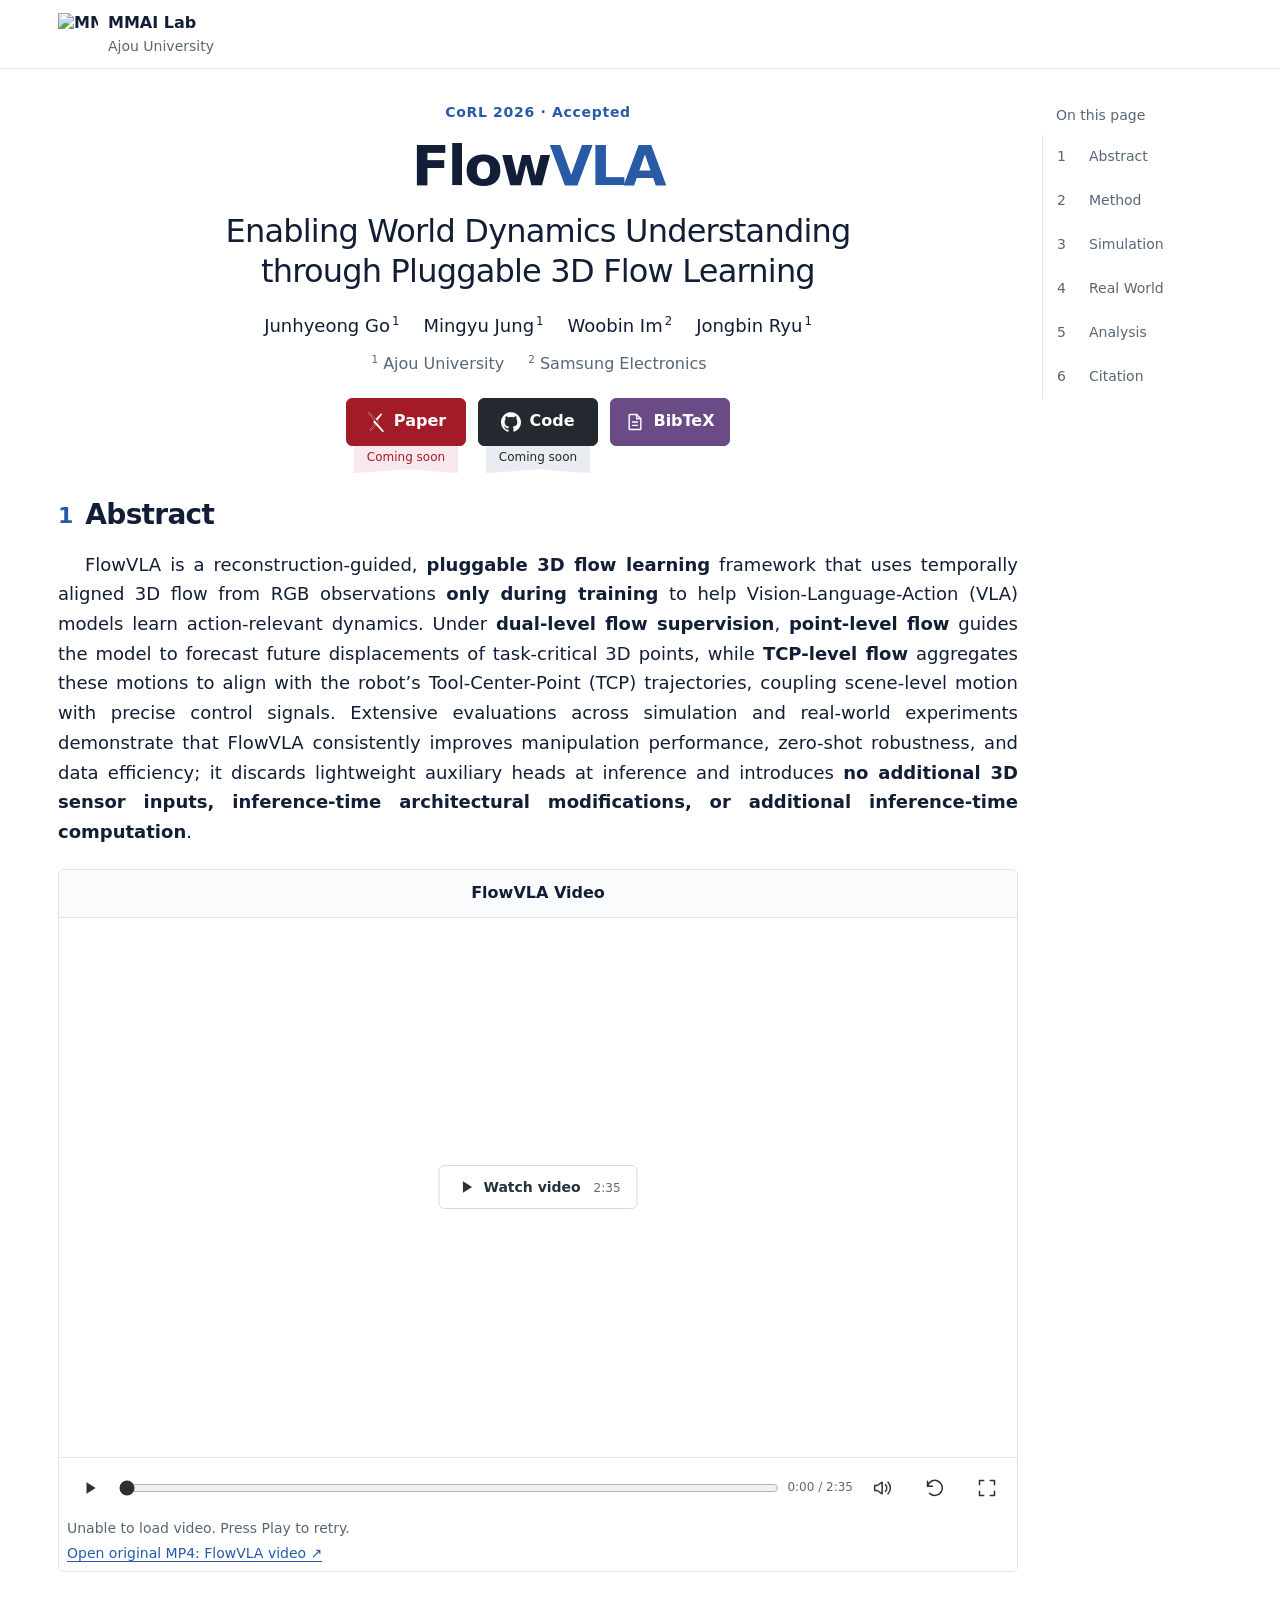
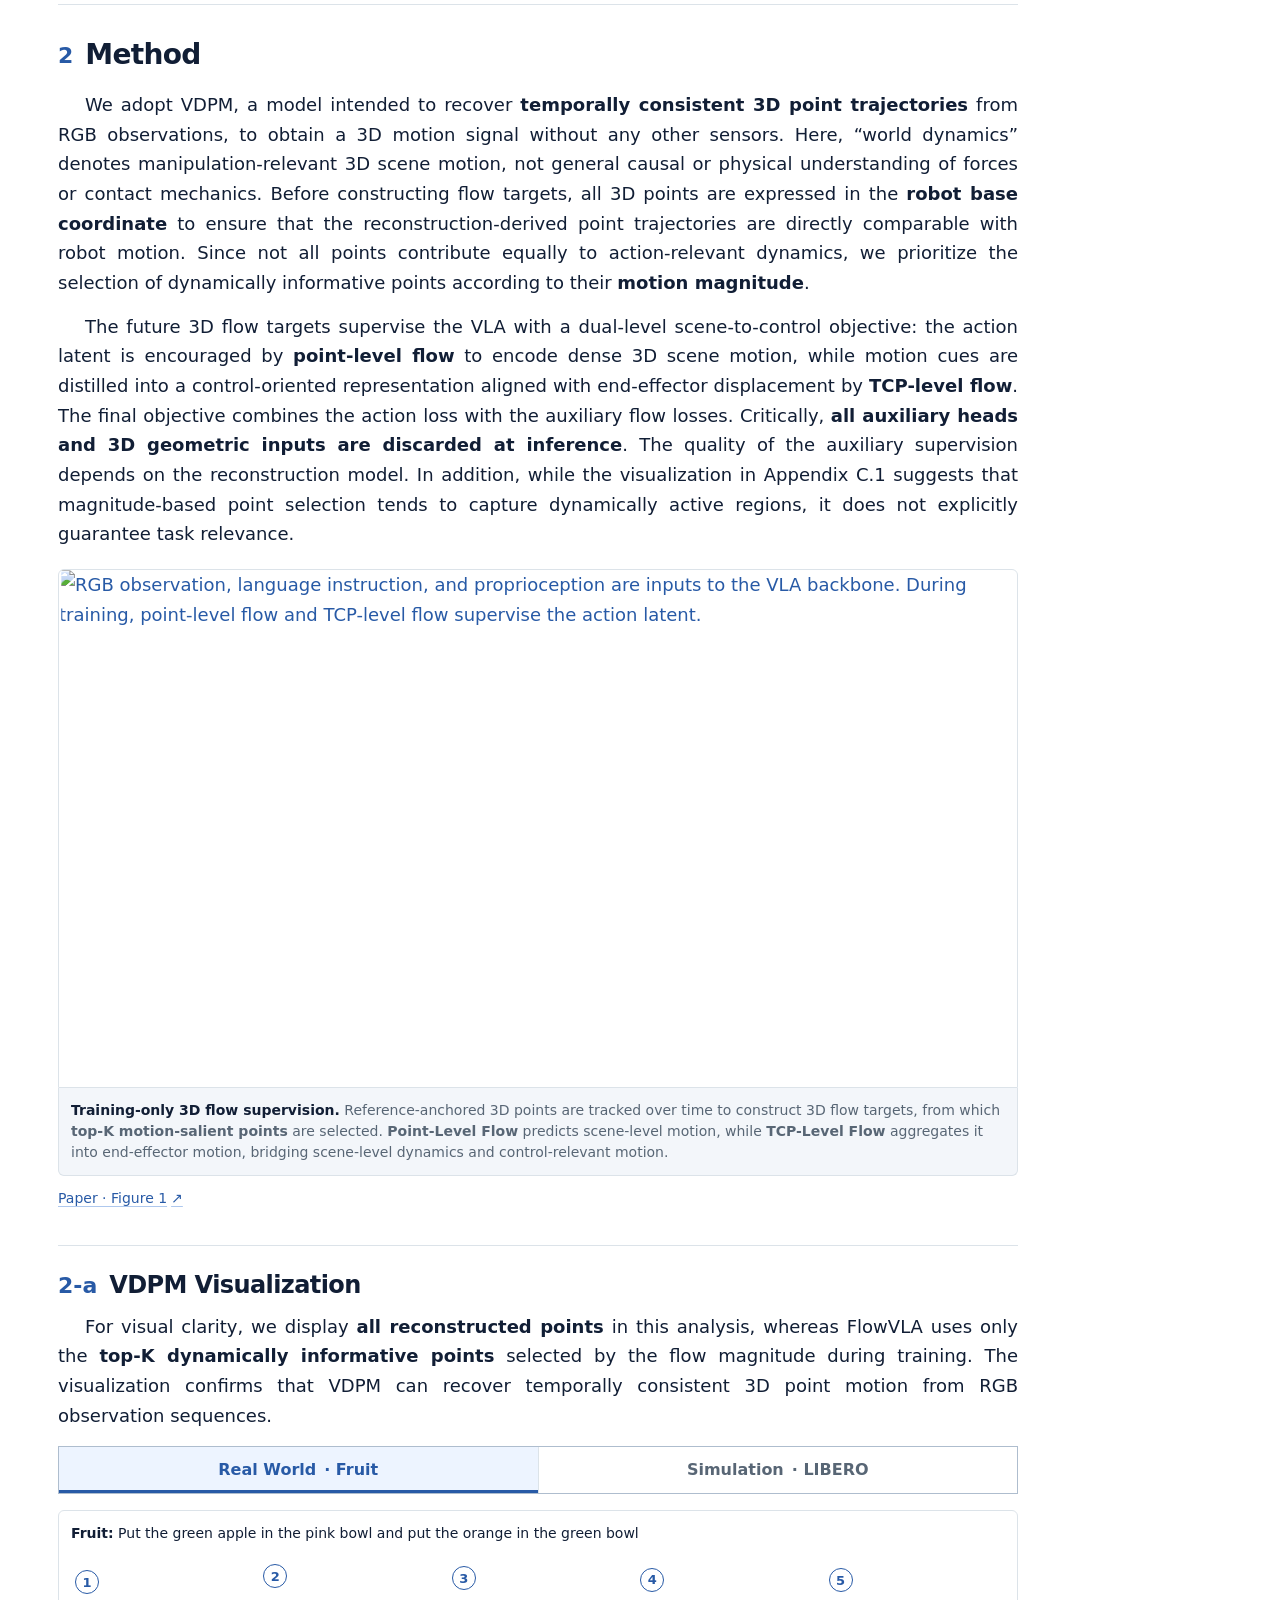
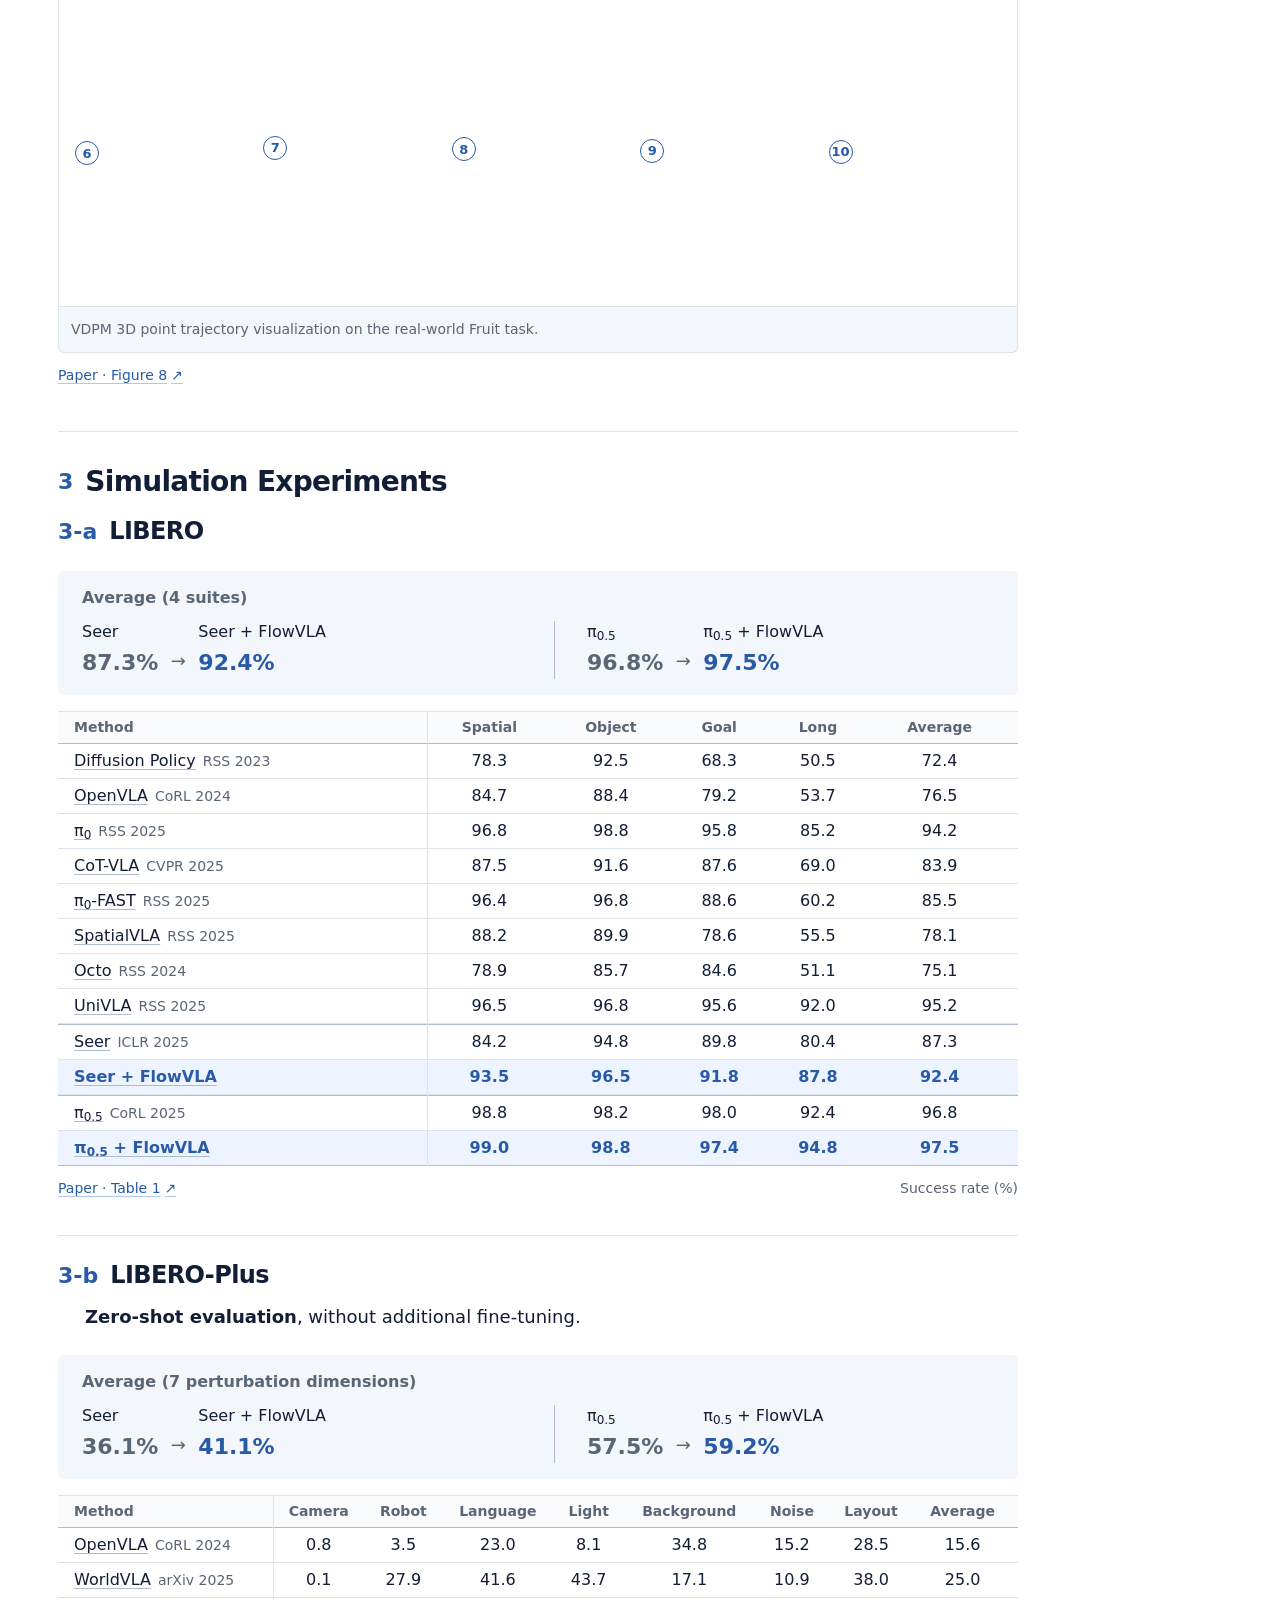
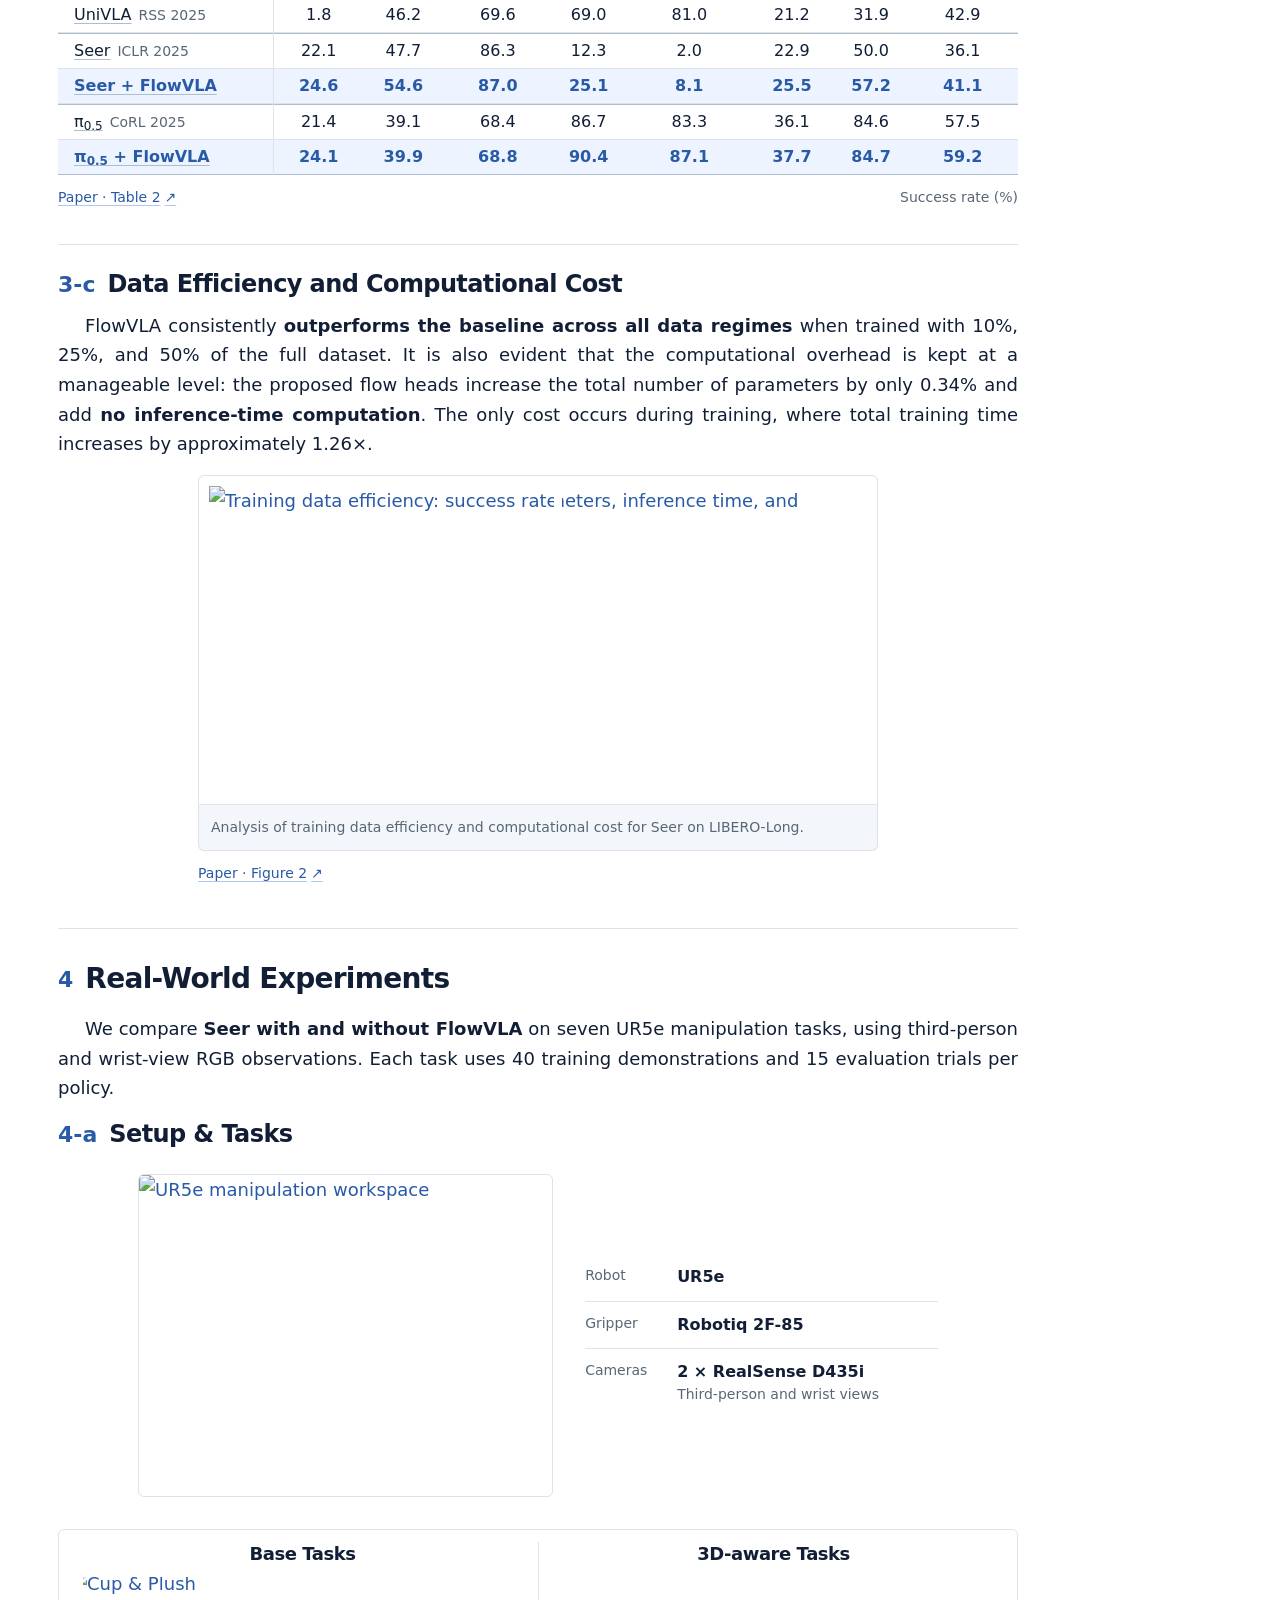
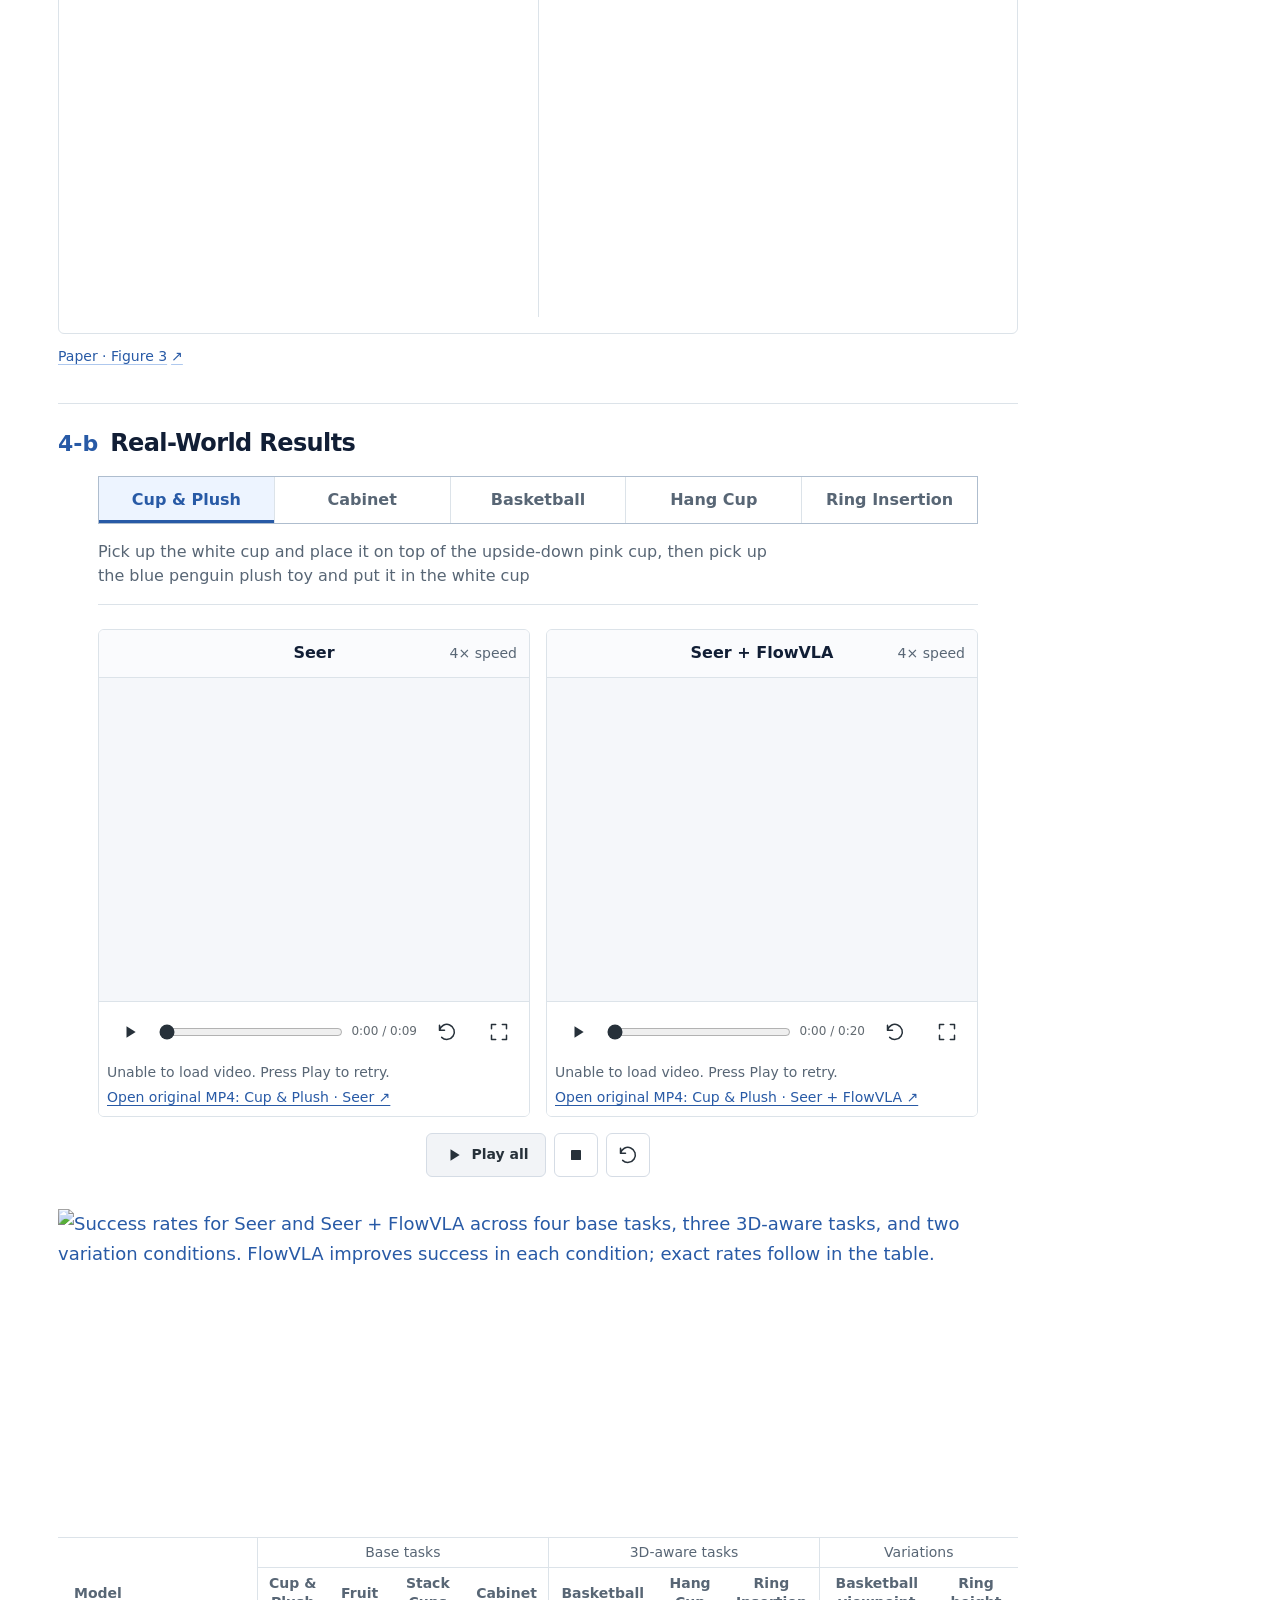
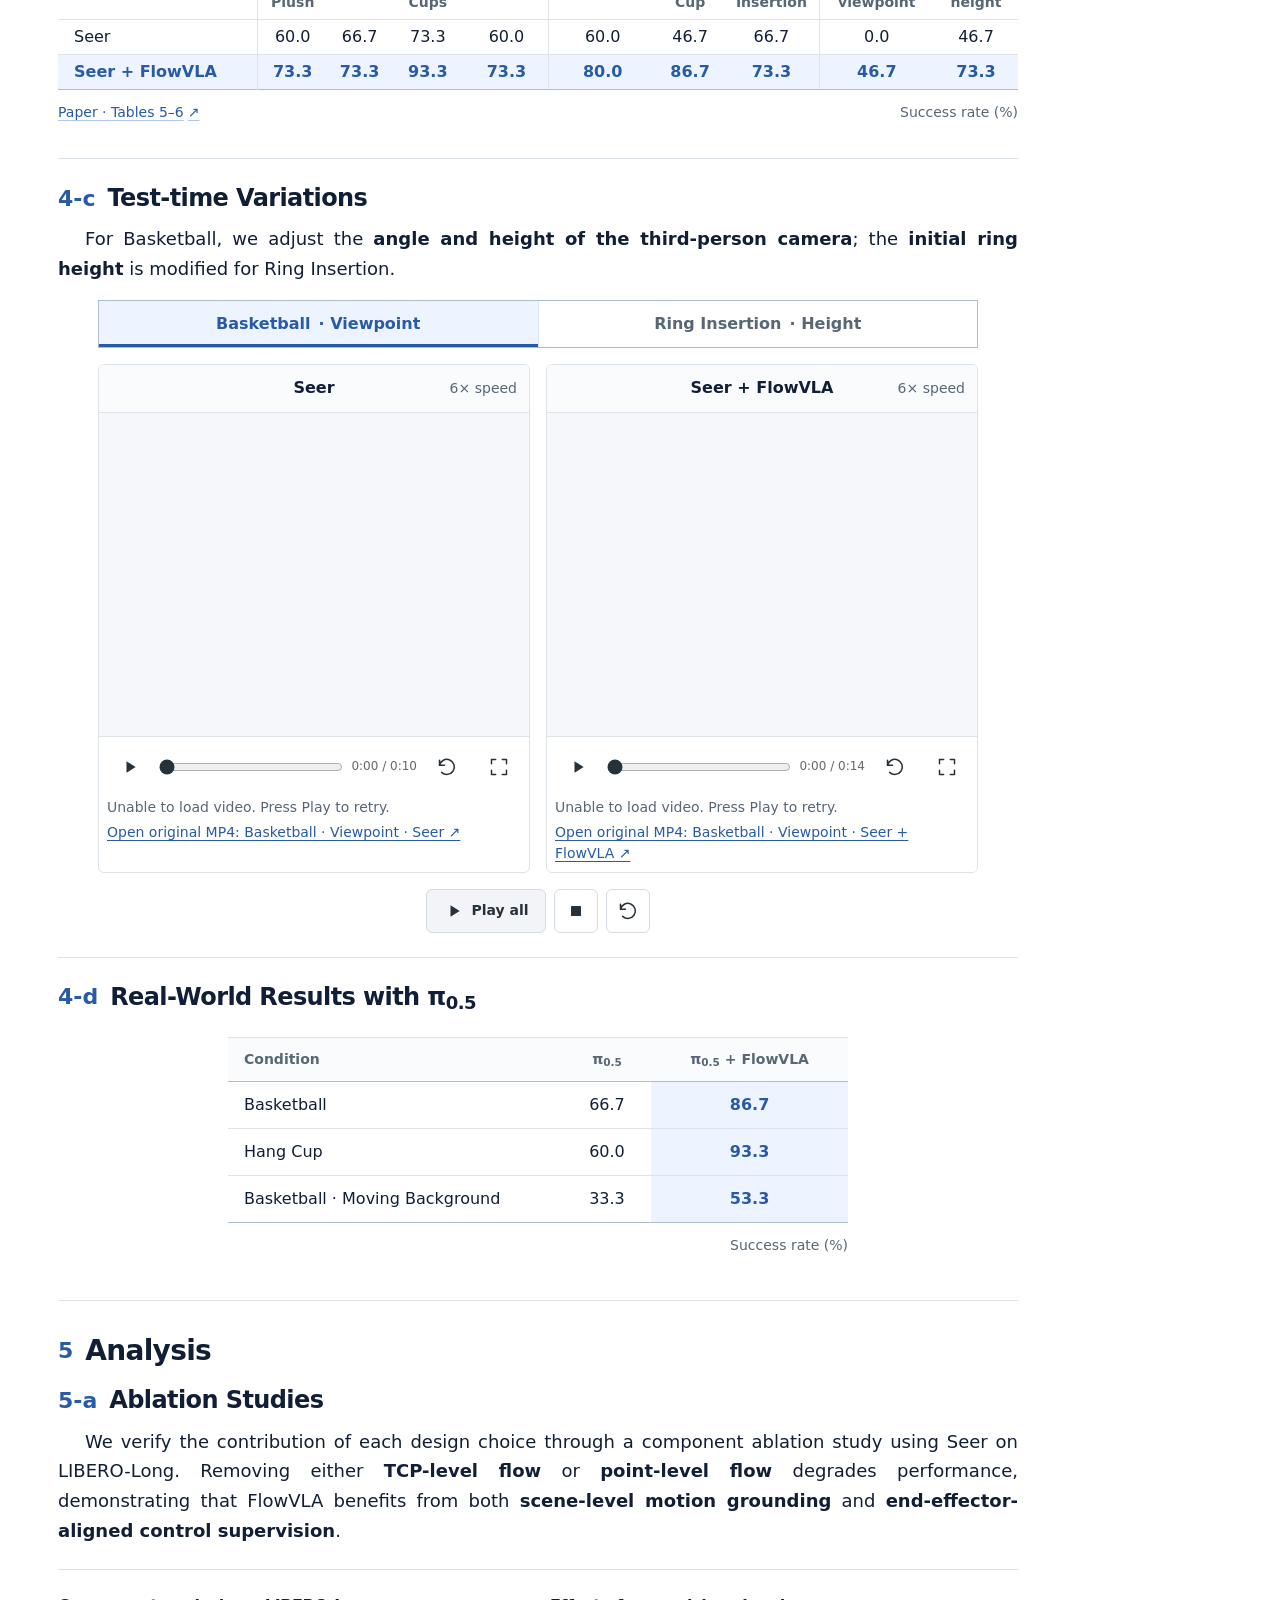
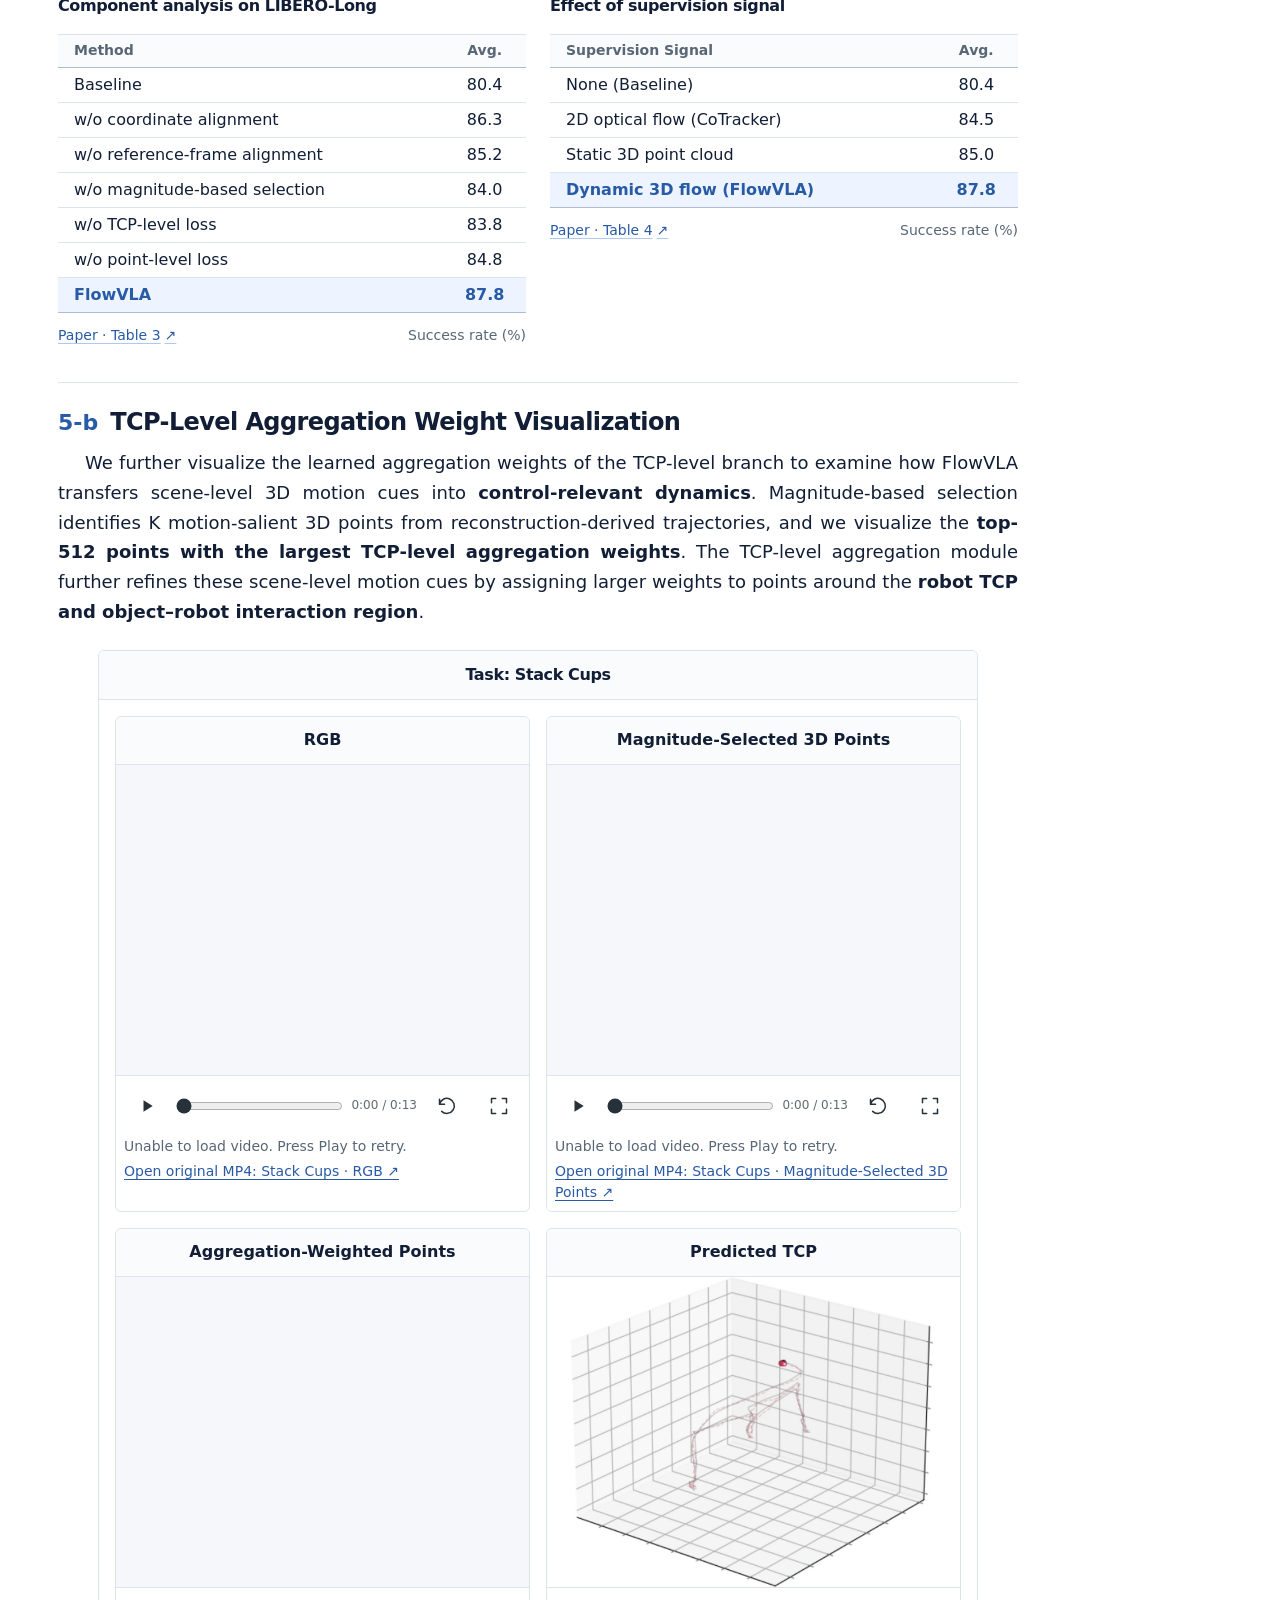
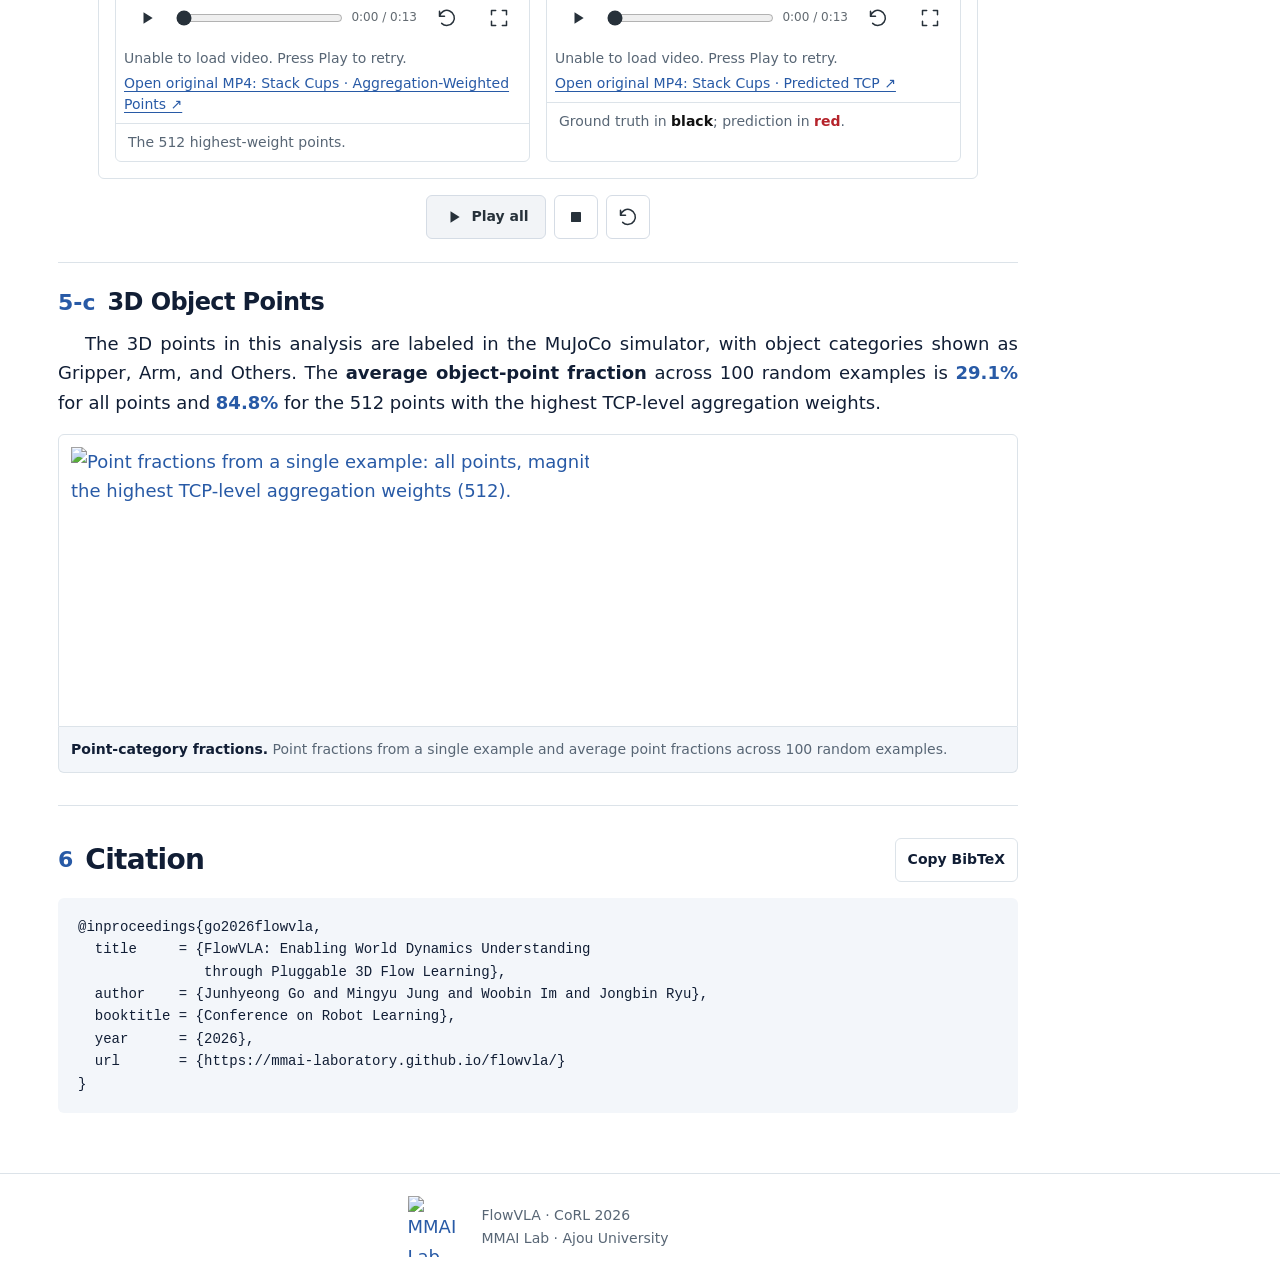
==== commit b9106ffa: "Align benchmark summaries and responsive media spacing" ====
--- a/index.html
+++ b/index.html
@@ -1,5 +1,5 @@
 <!doctype html>
-<html lang="en"><head><meta charset="utf-8"><meta name="viewport" content="width=device-width,initial-scale=1"><meta name="color-scheme" content="light"><title>FlowVLA | Pluggable 3D Flow Learning · CoRL 2026</title><meta name="description" content="FlowVLA: Enabling World Dynamics Understanding through Pluggable 3D Flow Learning. CoRL 2026, MMAI Lab, Ajou University."><meta name="author" content="Junhyeong Go, Mingyu Jung, Woobin Im, Jongbin Ryu"><meta name="citation_title" content="FlowVLA: Enabling World Dynamics Understanding through Pluggable 3D Flow Learning"><meta name="citation_author" content="Junhyeong Go"><meta name="citation_author" content="Mingyu Jung"><meta name="citation_author" content="Woobin Im"><meta name="citation_author" content="Jongbin Ryu"><meta name="citation_conference_title" content="Conference on Robot Learning"><meta name="citation_publication_date" content="2026"><meta property="og:type" content="website"><meta property="og:title" content="FlowVLA · CoRL 2026"><meta property="og:description" content="A reconstruction-guided, pluggable 3D flow learning framework."><link rel="icon" href="assets/images/favicon.png" type="image/png"><link rel="stylesheet" href="styles.css?v=54"><script src="script.js?v=28" defer></script><link rel="canonical" href="https://mmai-laboratory.github.io/flowvla/"><meta property="og:url" content="https://mmai-laboratory.github.io/flowvla/"><meta property="og:image" content="https://mmai-laboratory.github.io/flowvla/assets/images/flowvla-share.jpg"><meta property="og:image:width" content="1200"><meta property="og:image:height" content="630"><meta property="og:image:alt" content="FlowVLA: Enabling World Dynamics Understanding through Pluggable 3D Flow Learning, with real-world RGB and aggregation-weighted point visualizations."><meta name="twitter:image" content="https://mmai-laboratory.github.io/flowvla/assets/images/flowvla-share.jpg"><meta name="twitter:image:alt" content="FlowVLA: Enabling World Dynamics Understanding through Pluggable 3D Flow Learning, with real-world RGB and aggregation-weighted point visualizations."><meta name="twitter:card" content="summary_large_image"><meta name="citation_pdf_url" content="https://mmai-laboratory.github.io/flowvla/assets/papers/flowvla-submission.pdf"></head>
+<html lang="en"><head><meta charset="utf-8"><meta name="viewport" content="width=device-width,initial-scale=1"><meta name="color-scheme" content="light"><title>FlowVLA | Pluggable 3D Flow Learning · CoRL 2026</title><meta name="description" content="FlowVLA: Enabling World Dynamics Understanding through Pluggable 3D Flow Learning. CoRL 2026, MMAI Lab, Ajou University."><meta name="author" content="Junhyeong Go, Mingyu Jung, Woobin Im, Jongbin Ryu"><meta name="citation_title" content="FlowVLA: Enabling World Dynamics Understanding through Pluggable 3D Flow Learning"><meta name="citation_author" content="Junhyeong Go"><meta name="citation_author" content="Mingyu Jung"><meta name="citation_author" content="Woobin Im"><meta name="citation_author" content="Jongbin Ryu"><meta name="citation_conference_title" content="Conference on Robot Learning"><meta name="citation_publication_date" content="2026"><meta property="og:type" content="website"><meta property="og:title" content="FlowVLA · CoRL 2026"><meta property="og:description" content="A reconstruction-guided, pluggable 3D flow learning framework."><link rel="icon" href="assets/images/favicon.png" type="image/png"><link rel="stylesheet" href="styles.css?v=55"><script src="script.js?v=29" defer></script><link rel="canonical" href="https://mmai-laboratory.github.io/flowvla/"><meta property="og:url" content="https://mmai-laboratory.github.io/flowvla/"><meta property="og:image" content="https://mmai-laboratory.github.io/flowvla/assets/images/flowvla-share.jpg"><meta property="og:image:width" content="1200"><meta property="og:image:height" content="630"><meta property="og:image:alt" content="FlowVLA: Enabling World Dynamics Understanding through Pluggable 3D Flow Learning, with real-world RGB and aggregation-weighted point visualizations."><meta name="twitter:image" content="https://mmai-laboratory.github.io/flowvla/assets/images/flowvla-share.jpg"><meta name="twitter:image:alt" content="FlowVLA: Enabling World Dynamics Understanding through Pluggable 3D Flow Learning, with real-world RGB and aggregation-weighted point visualizations."><meta name="twitter:card" content="summary_large_image"><meta name="citation_pdf_url" content="https://mmai-laboratory.github.io/flowvla/assets/papers/flowvla-submission.pdf"></head>
 <body class="full-page">
 <a class="skip" href="#main">Skip to content</a>
 <header class="site-header"><div class="wrap header-inner">
--- a/styles.css
+++ b/styles.css
@@ -219,6 +219,9 @@
   }
 }
 
+/* Variable condition copy belongs only to the selected variation. */
+.js .media-gallery[data-gallery="variations"] .gallery-stage>[hidden]{display:none!important}
+
 /* Original figure pixels are reflowed only at their independent panel boundaries. */
 .responsive-figure .rf-crop{display:block;position:relative;overflow:hidden;aspect-ratio:var(--rf-ratio);min-width:0;background:white}
 .responsive-figure .rf-crop>img{position:absolute;inset:auto;left:var(--rf-image-left);top:var(--rf-image-top);width:var(--rf-image-width);max-width:none;height:auto}
@@ -441,11 +444,13 @@
 .full-page .figure-viewer{height:72dvh;max-height:72dvh;scrollbar-gutter:stable}
 .full-page .figure-viewer img{margin-inline:auto;user-select:none;-webkit-user-drag:none}
 .full-page .figure-scale{min-height:var(--control-height);padding:var(--space-2);border:1px solid var(--line);border-radius:var(--radius);background:white;color:var(--ink);font:inherit;font-size:var(--text-control)}
-@media(max-width:600px){
-  /* The toolbar occupies its own row, then stays at the top while reading its group. */
+@container demo-region (max-width:639px){
+  /* Shared actions move with the same content breakpoint as stacked clips. */
   .full-page .media-group{display:flex;flex-direction:column}
   .full-page .media-group>.group-controls[data-mode]{order:-1;position:sticky;top:calc(var(--header) + 8px);z-index:4;width:100%;margin:0 0 var(--space-3);padding:var(--space-2) 0;background:white;box-shadow:0 2px 5px #1721310d}
   .full-page .comparison-dialog .media-group>.group-controls{top:0}
+}
+@media(max-width:600px){
   .full-page .comparison-dialog,.full-page #figure-dialog{width:calc(100vw - 16px)}
   .full-page #comparison-dialog .comparison-pair{grid-template-columns:minmax(0,1fr);gap:14px}
   .full-page .figure-viewer{height:66dvh;max-height:66dvh}
@@ -568,21 +573,21 @@
 .full-page .result-explanation{text-align:left;hyphens:none}
 /* Benchmark summaries share compact, labeled before/after comparisons. */
 .full-page .result-summary{
-  display:flex;align-items:center;justify-content:center;flex-wrap:wrap;gap:var(--space-4) var(--space-5);
+  display:grid;grid-template-columns:minmax(0,1fr);gap:var(--space-3);
   margin:0 0 var(--space-4);padding:var(--space-4) var(--space-5);
   border:0;border-radius:var(--radius);background:var(--soft);
   color:var(--ink);text-align:left;hyphens:none;
 }
 .full-page .result-summary-label{
-  flex:0 1 auto;max-width:none;margin:0;font-size:var(--text-meta);font-weight:var(--weight-medium);white-space:nowrap;
+  max-width:none;margin:0;font-size:var(--text-table);font-weight:var(--weight-semibold);white-space:normal;
   line-height:var(--leading-compact);color:var(--muted);
 }
-.full-page .result-comparisons{display:grid;grid-template-columns:repeat(2,max-content);flex:0 1 auto;align-items:stretch;gap:var(--space-6)}
+.full-page .result-comparisons{display:grid;grid-template-columns:repeat(2,minmax(0,1fr));align-items:stretch;gap:var(--space-6)}
 .full-page .result-comparison{
   display:grid;grid-template-columns:max-content 1rem max-content;
   justify-content:start;align-items:end;gap:var(--space-3);min-width:0;margin:0;
 }
-.full-page .result-comparison{padding-block:var(--space-1)}
+.full-page .result-comparison{padding-block:0}
 .full-page .result-comparison+.result-comparison{
   margin-left:0;padding-left:var(--space-6);
   border-left:1px solid var(--line-strong);
@@ -597,12 +602,8 @@
 .full-page .result-comparison dd{margin:var(--space-1) 0 0;font-size:var(--text-result-value);font-weight:var(--weight-semibold);line-height:var(--leading-compact);font-variant-numeric:tabular-nums}
 .full-page .result-before dd{color:var(--muted)}
 .full-page .result-after dd{color:var(--result-ink)}
-@container benchmark (max-width:800px){
-  .full-page .result-summary{justify-content:flex-start;row-gap:var(--space-2)}
-  .full-page .result-summary-label{flex-basis:100%;white-space:normal}
-}
-@container benchmark (max-width:575px){
-  .full-page .result-summary{padding:var(--space-4);gap:var(--space-2)}
+@container benchmark (max-width:639px){
+  .full-page .result-summary{padding:var(--space-4);gap:var(--space-3)}
   .full-page .result-comparisons{width:100%;grid-template-columns:1fr;align-items:stretch;gap:0}
   .full-page .result-comparison{justify-content:start}
   .full-page .result-comparison+.result-comparison{
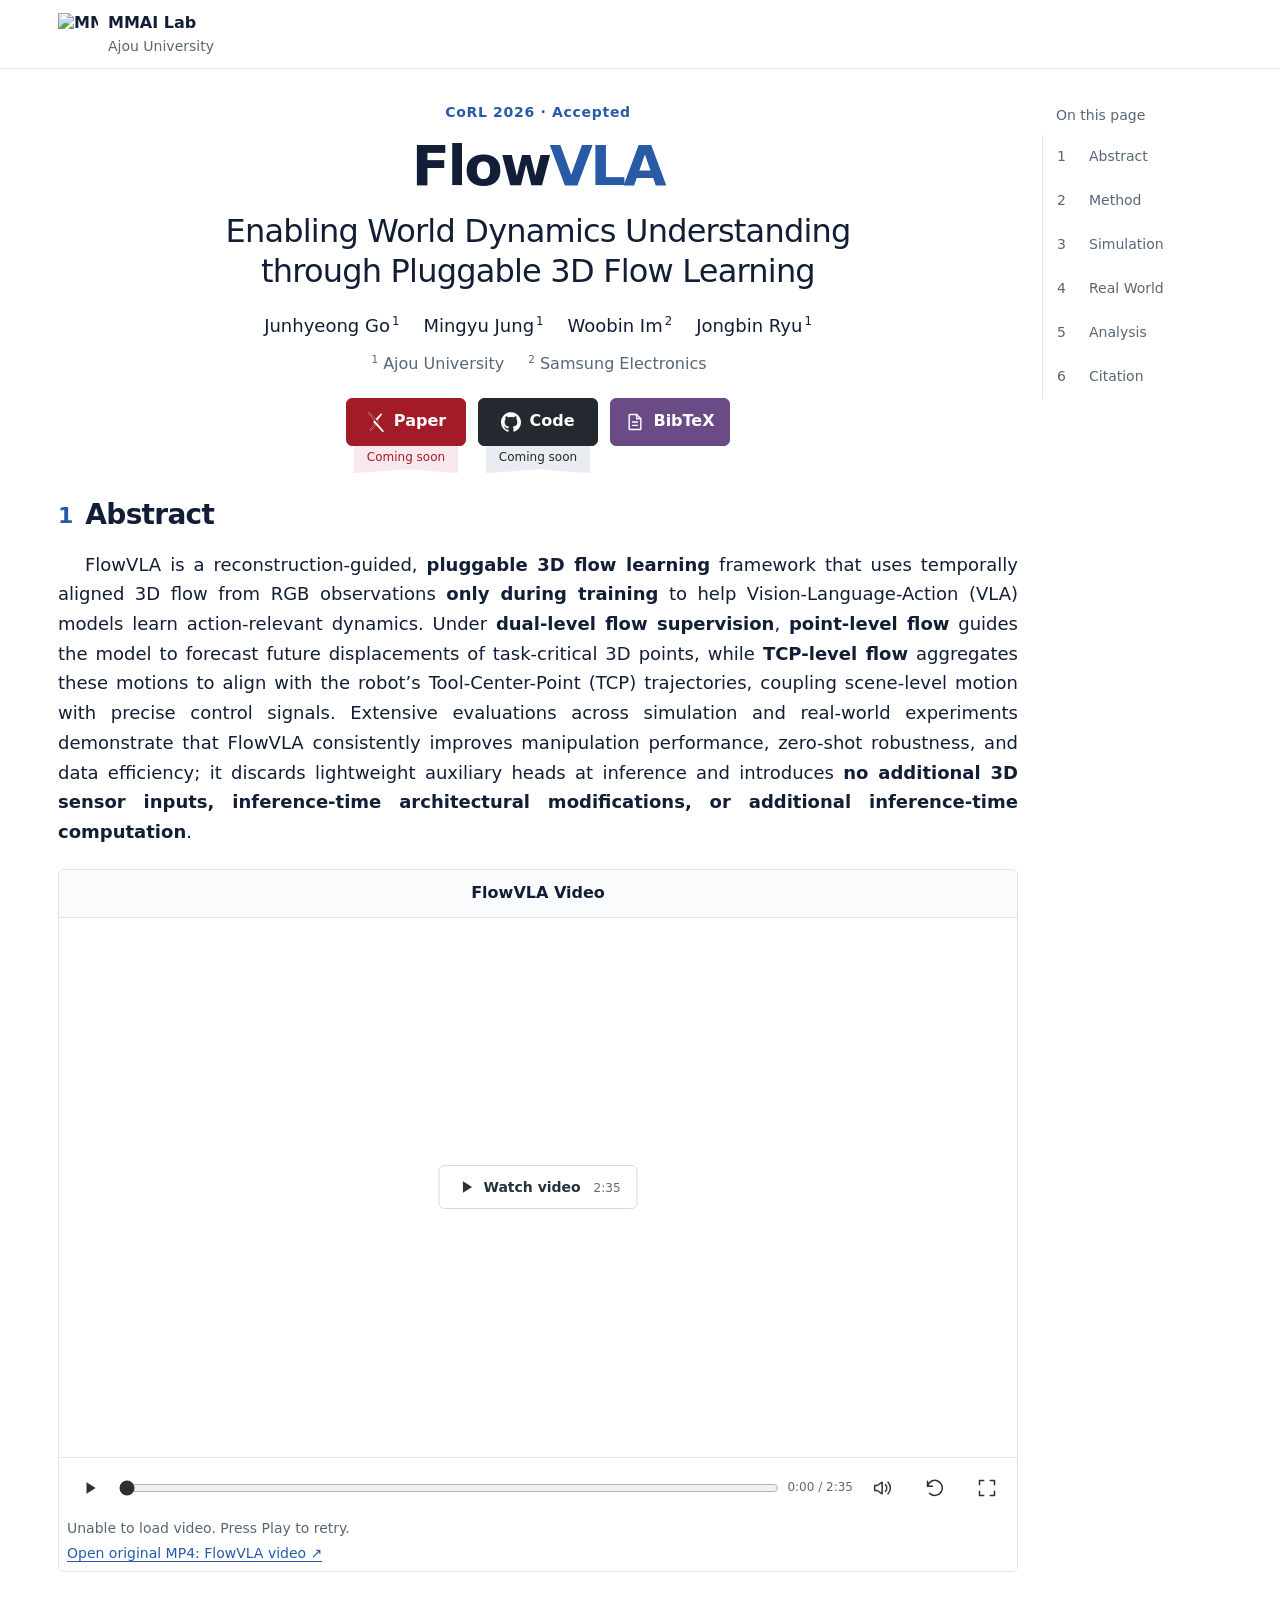
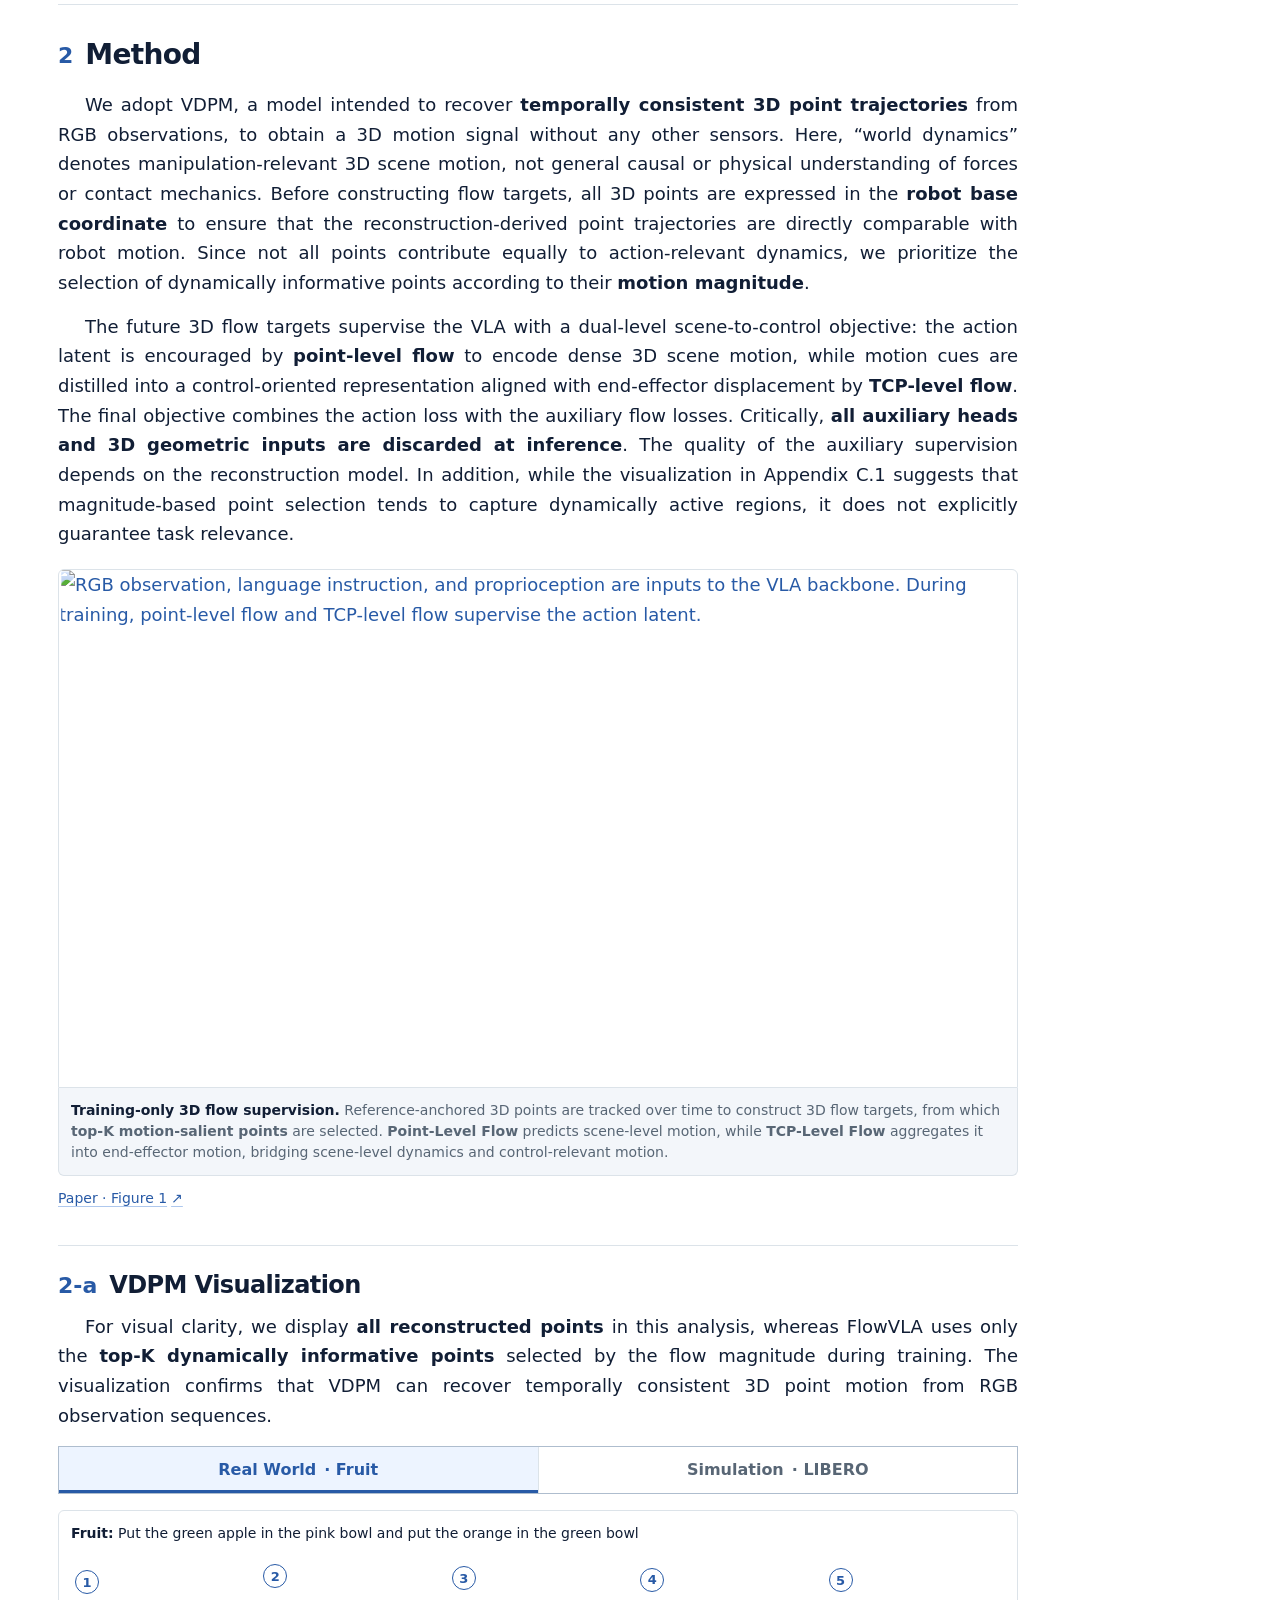
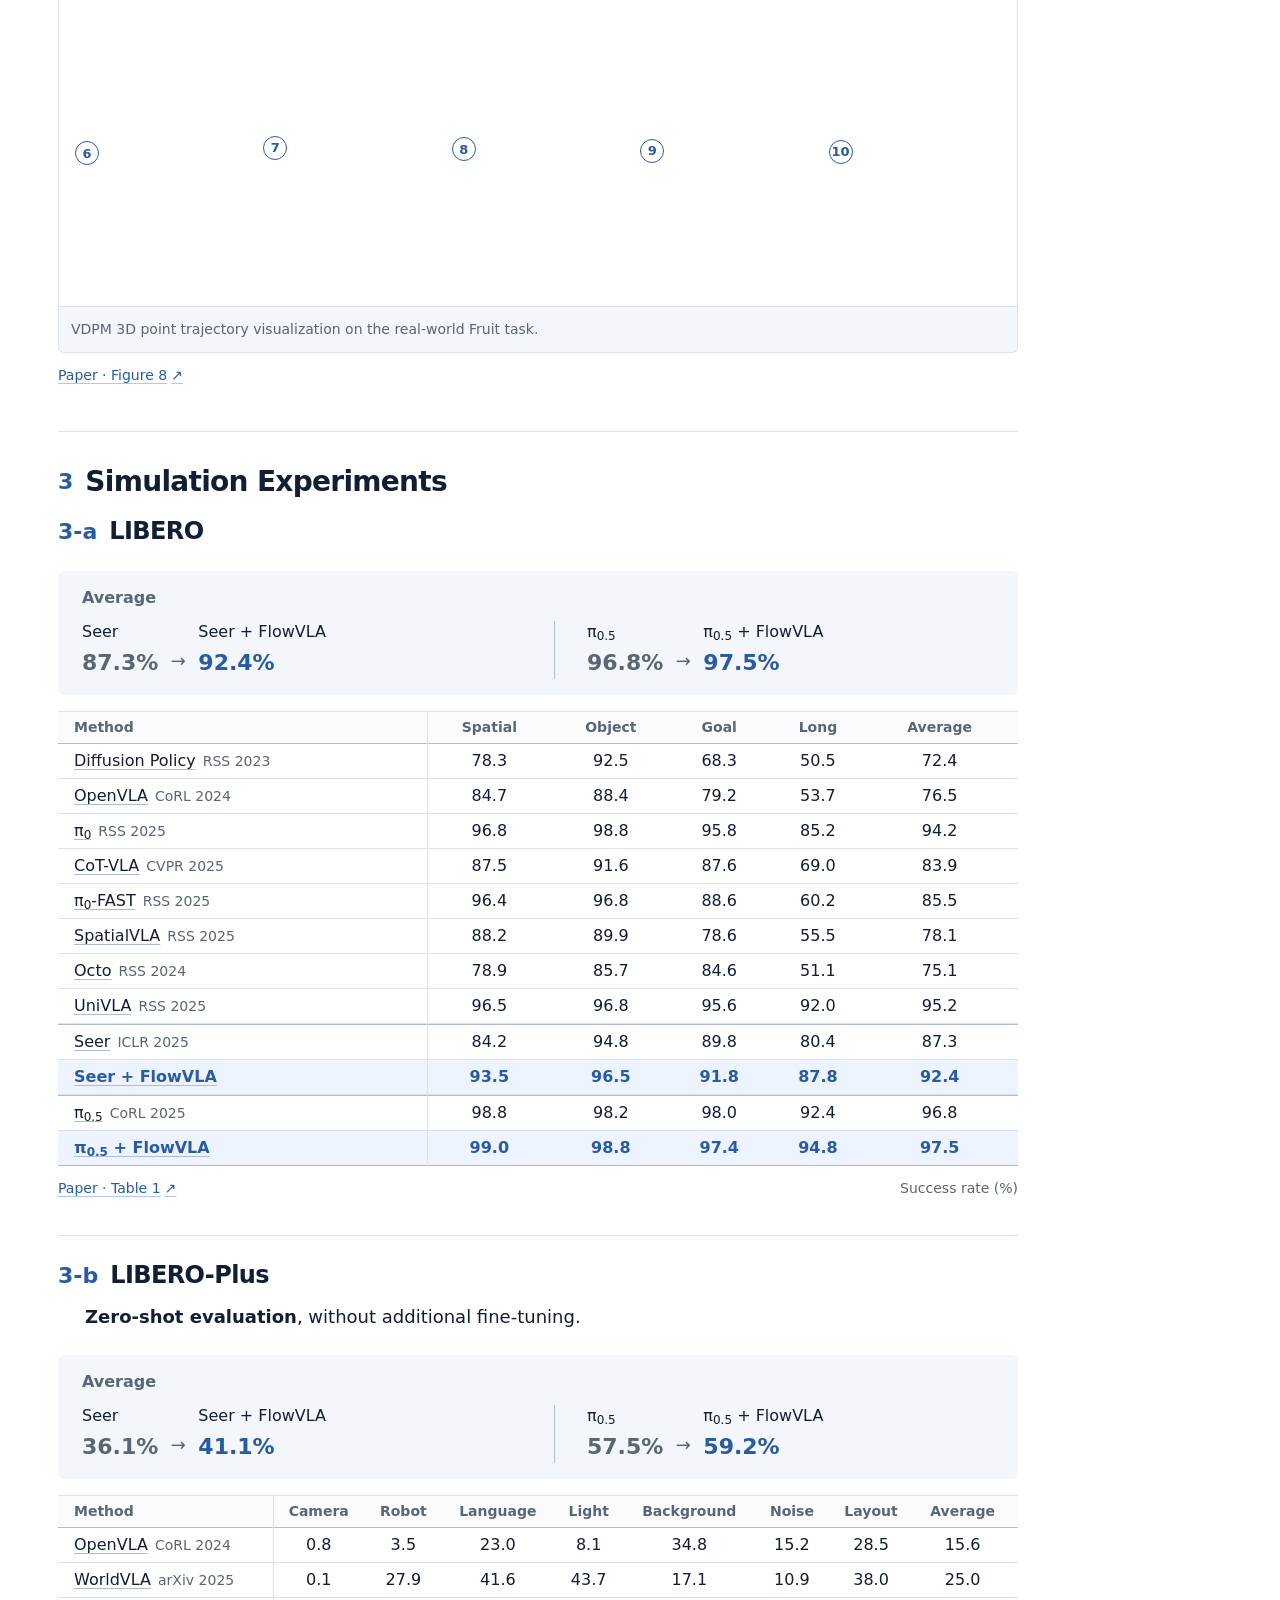
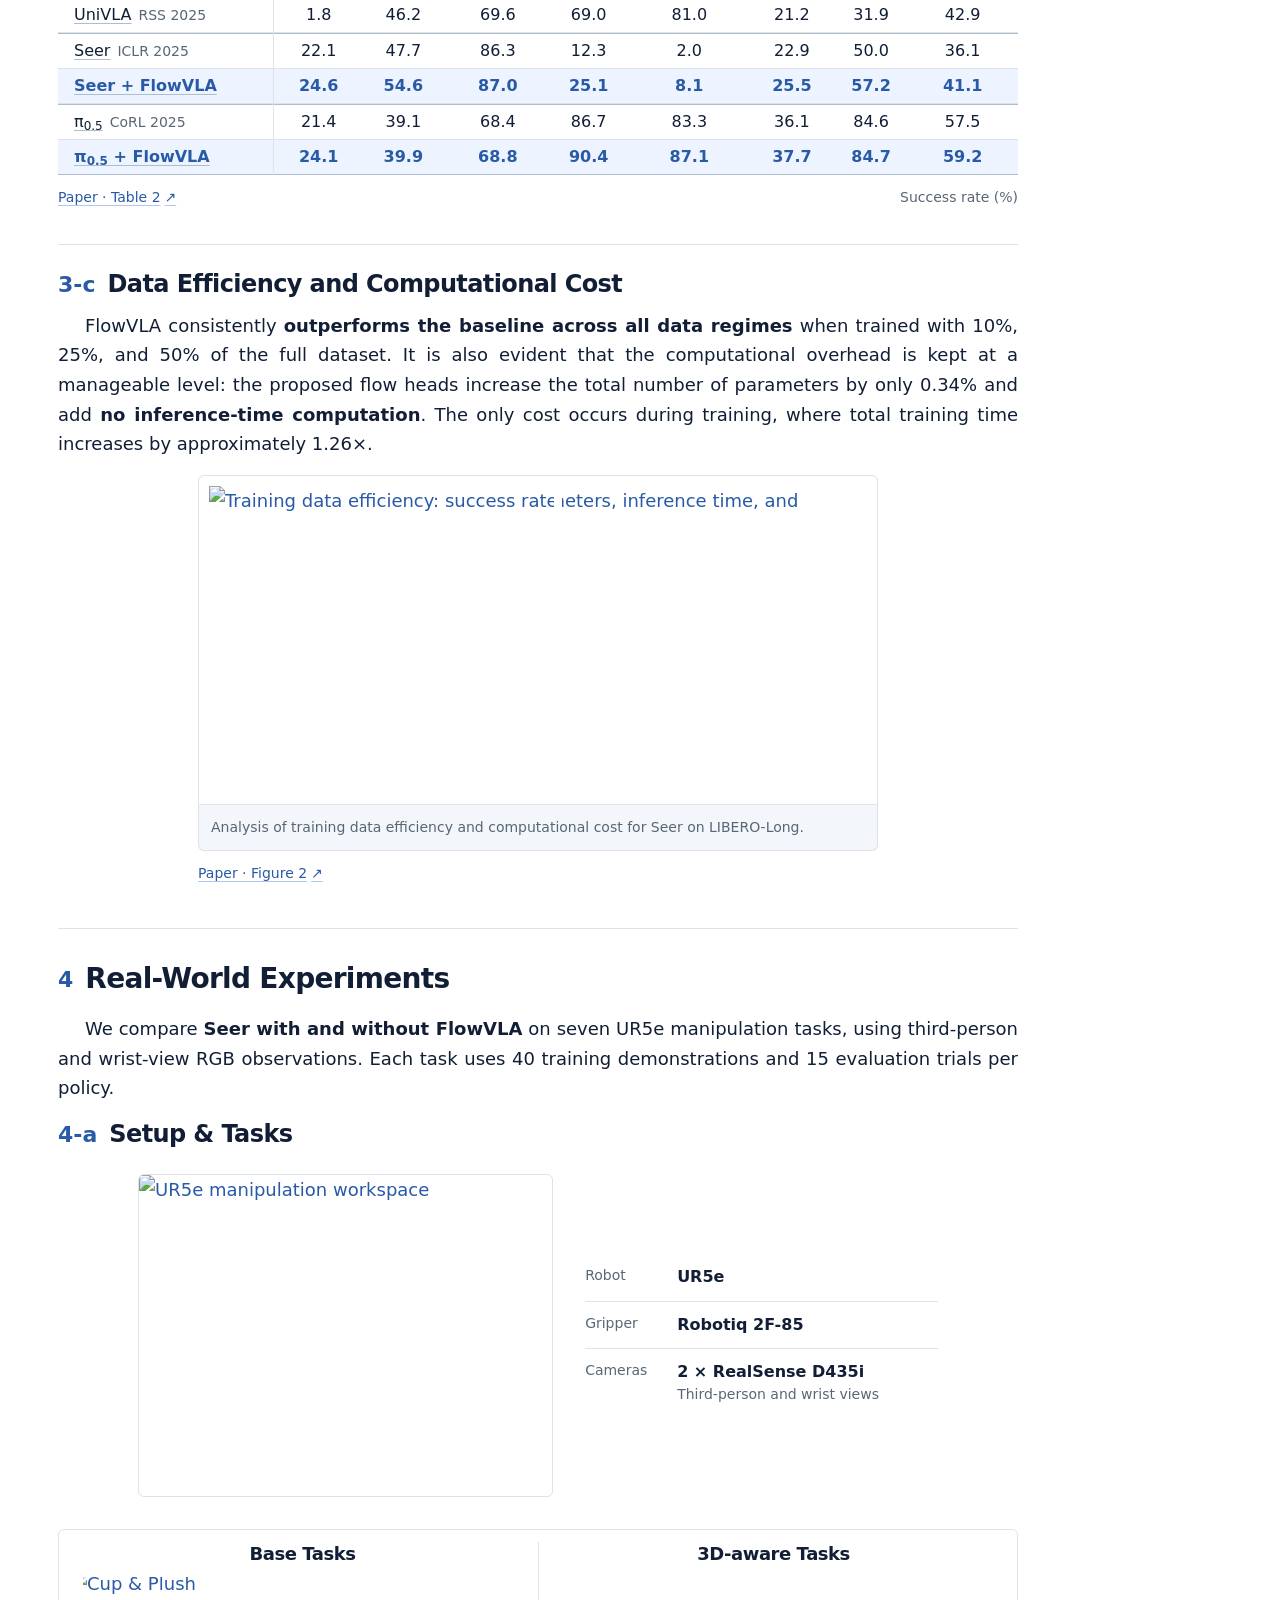
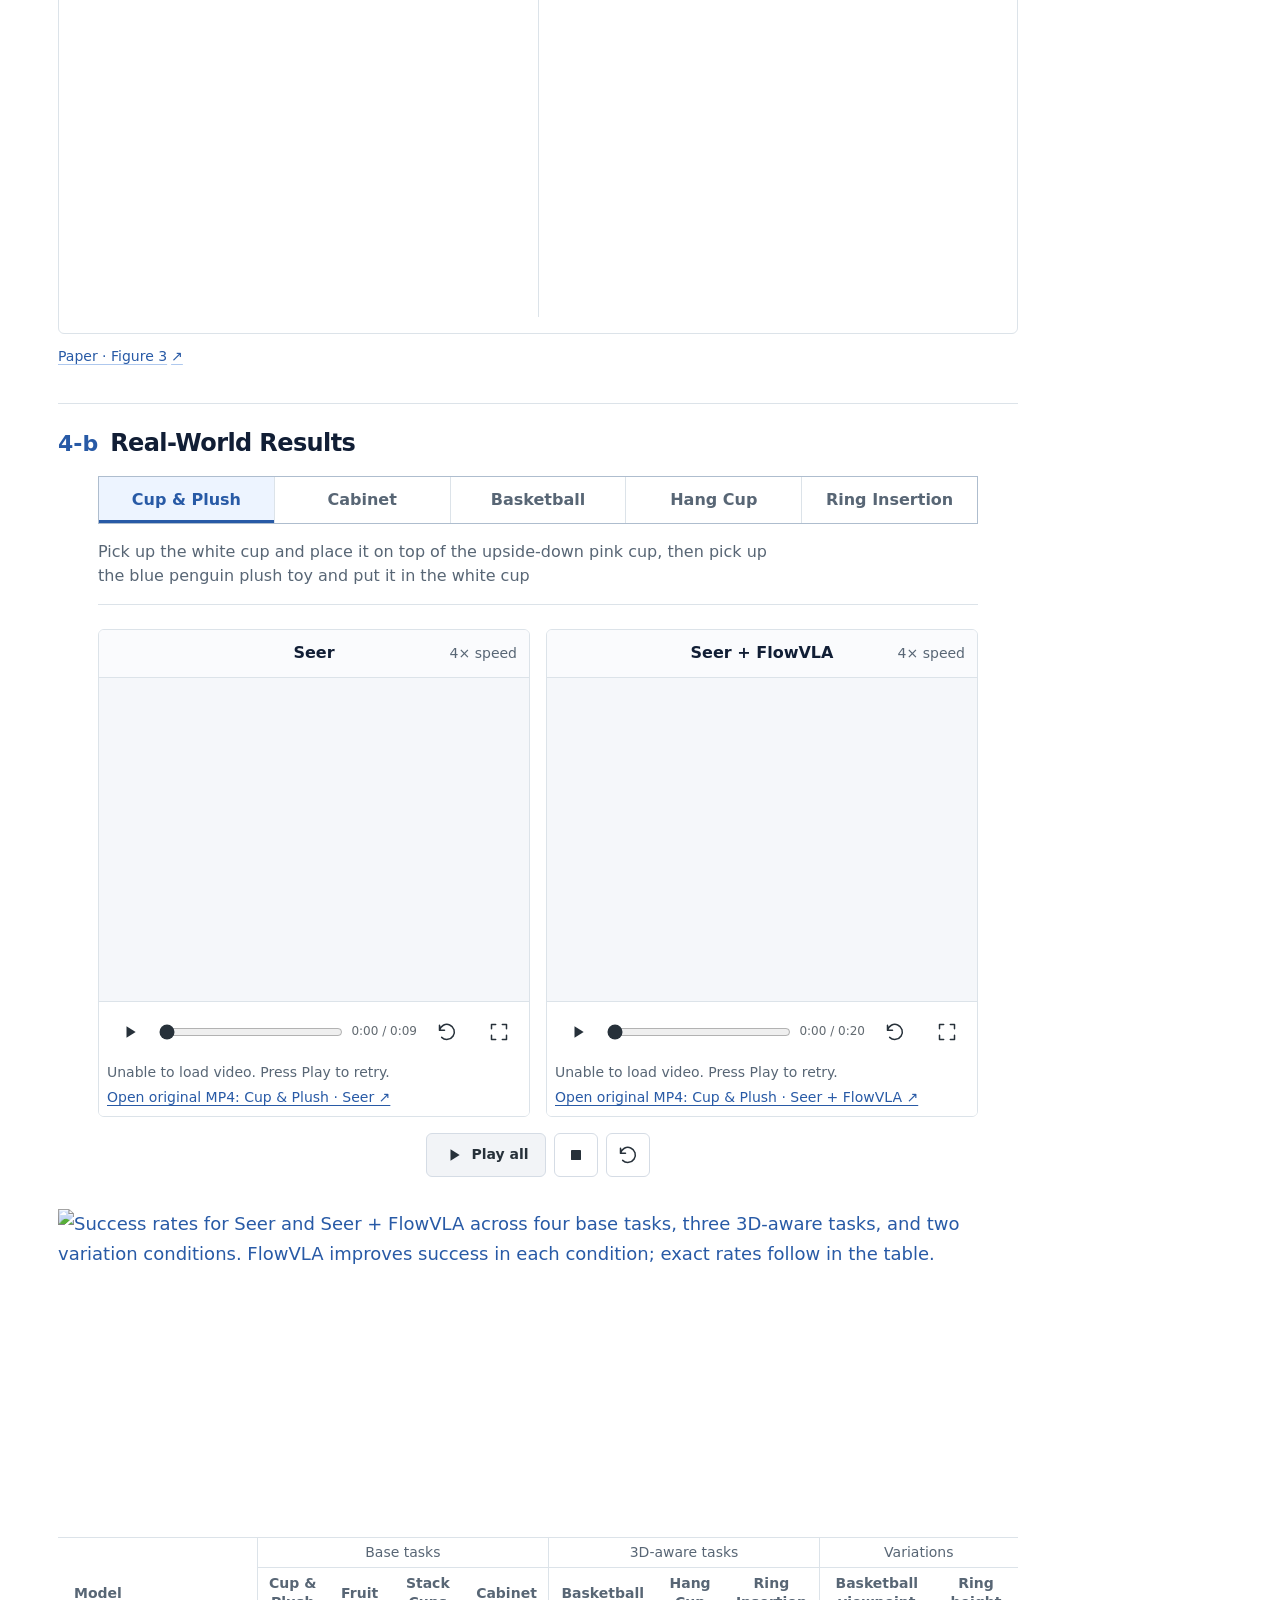
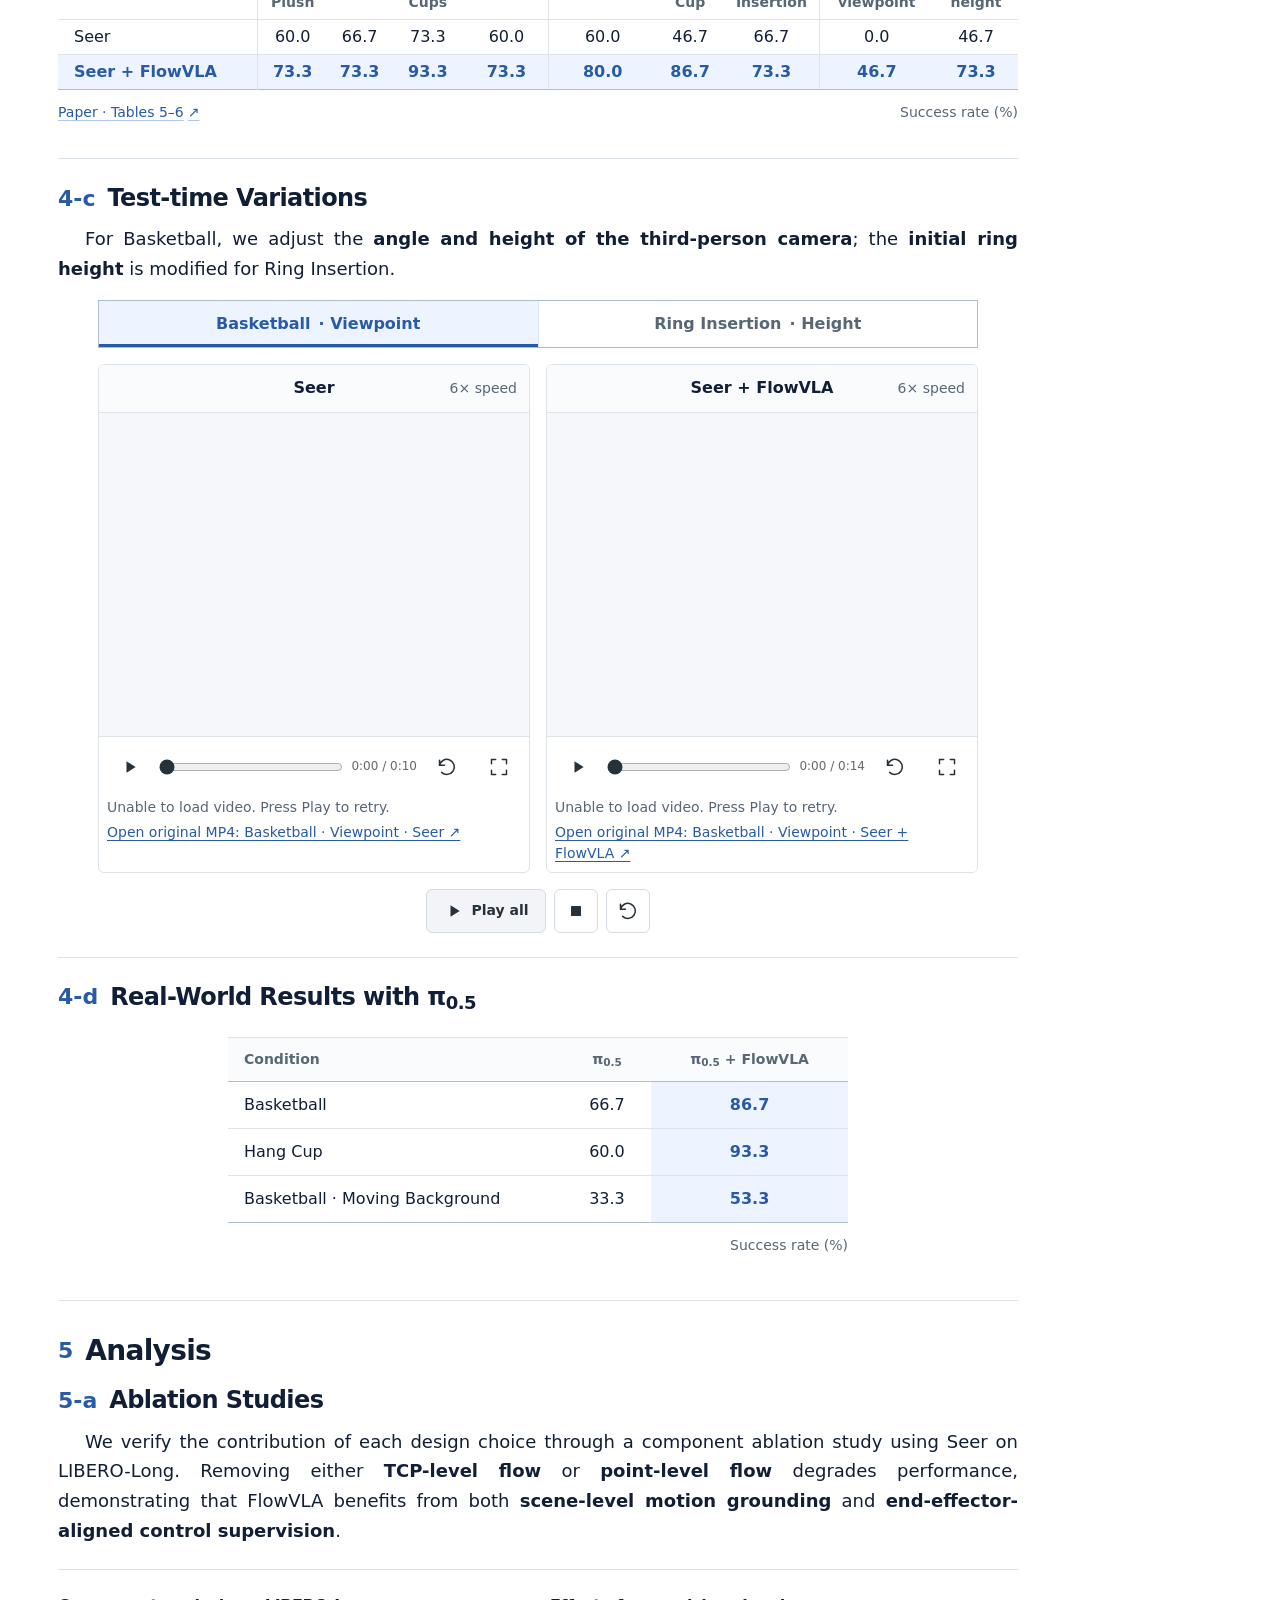
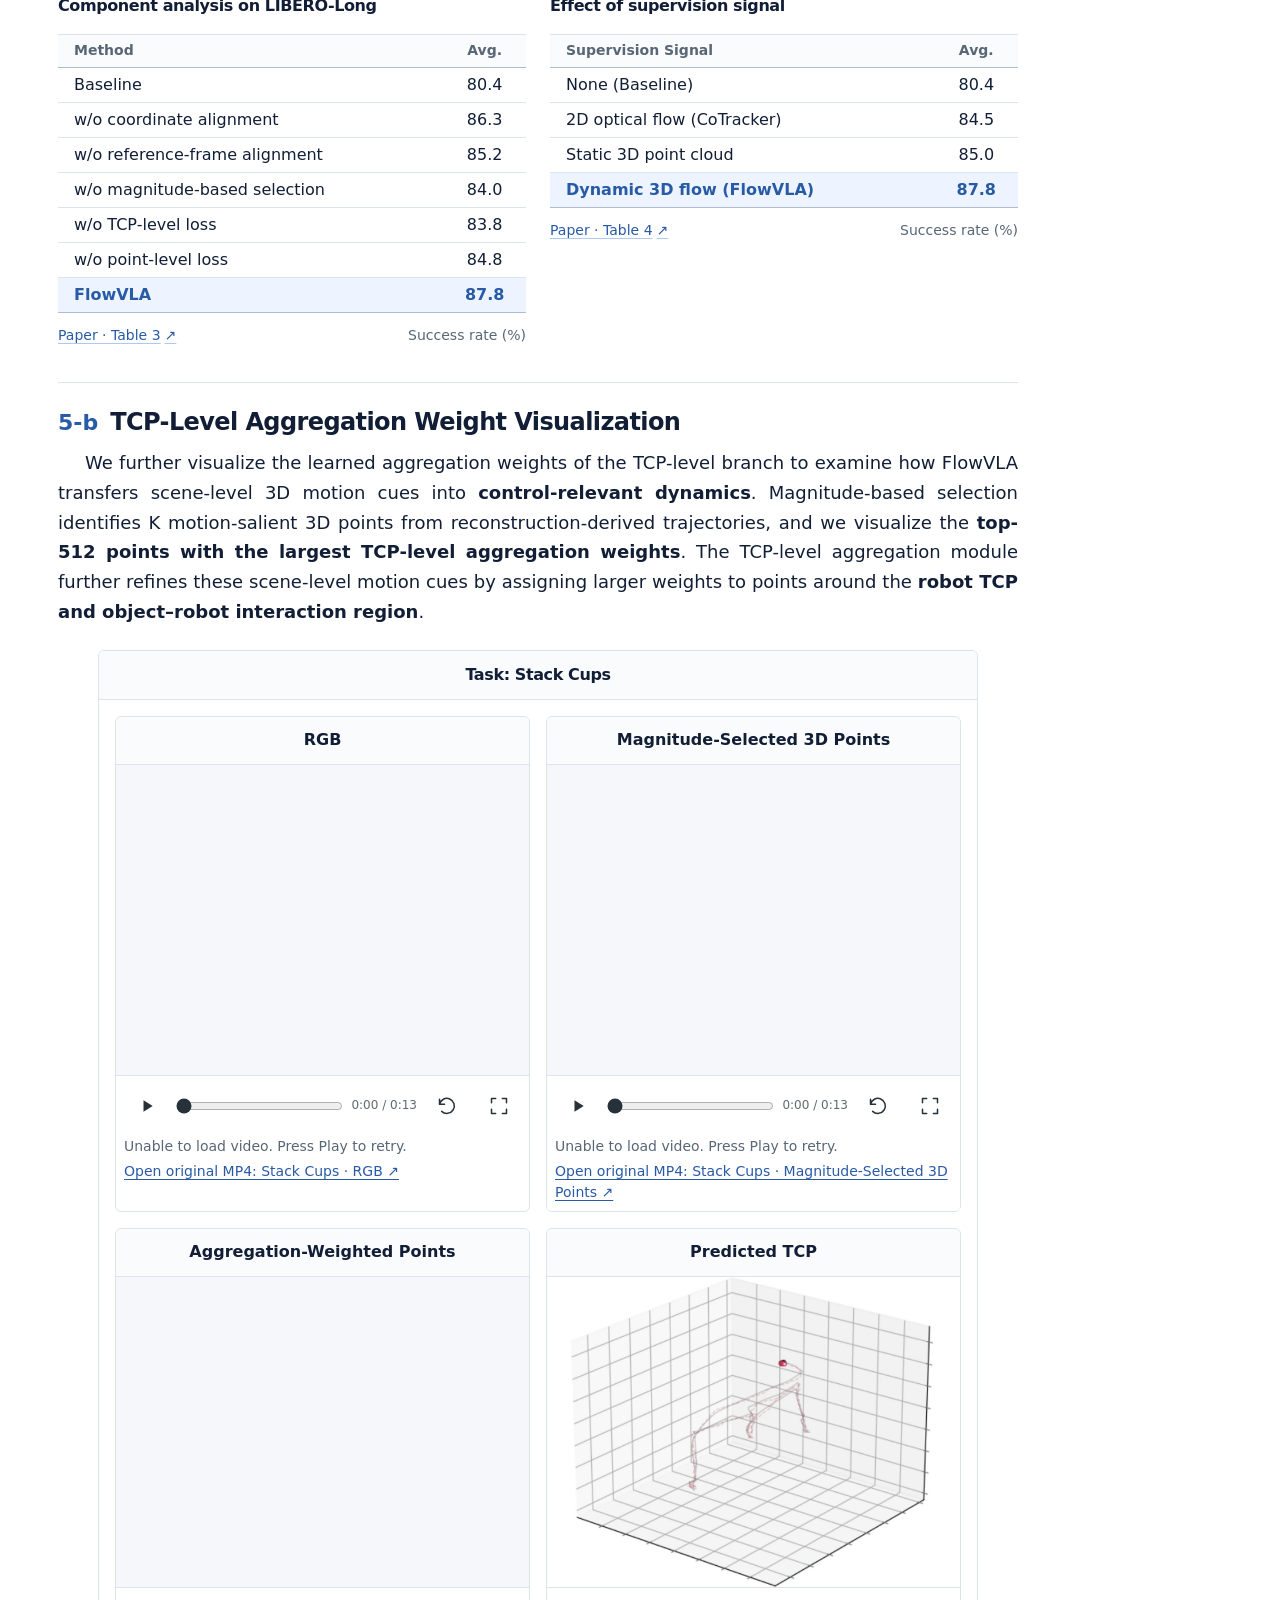
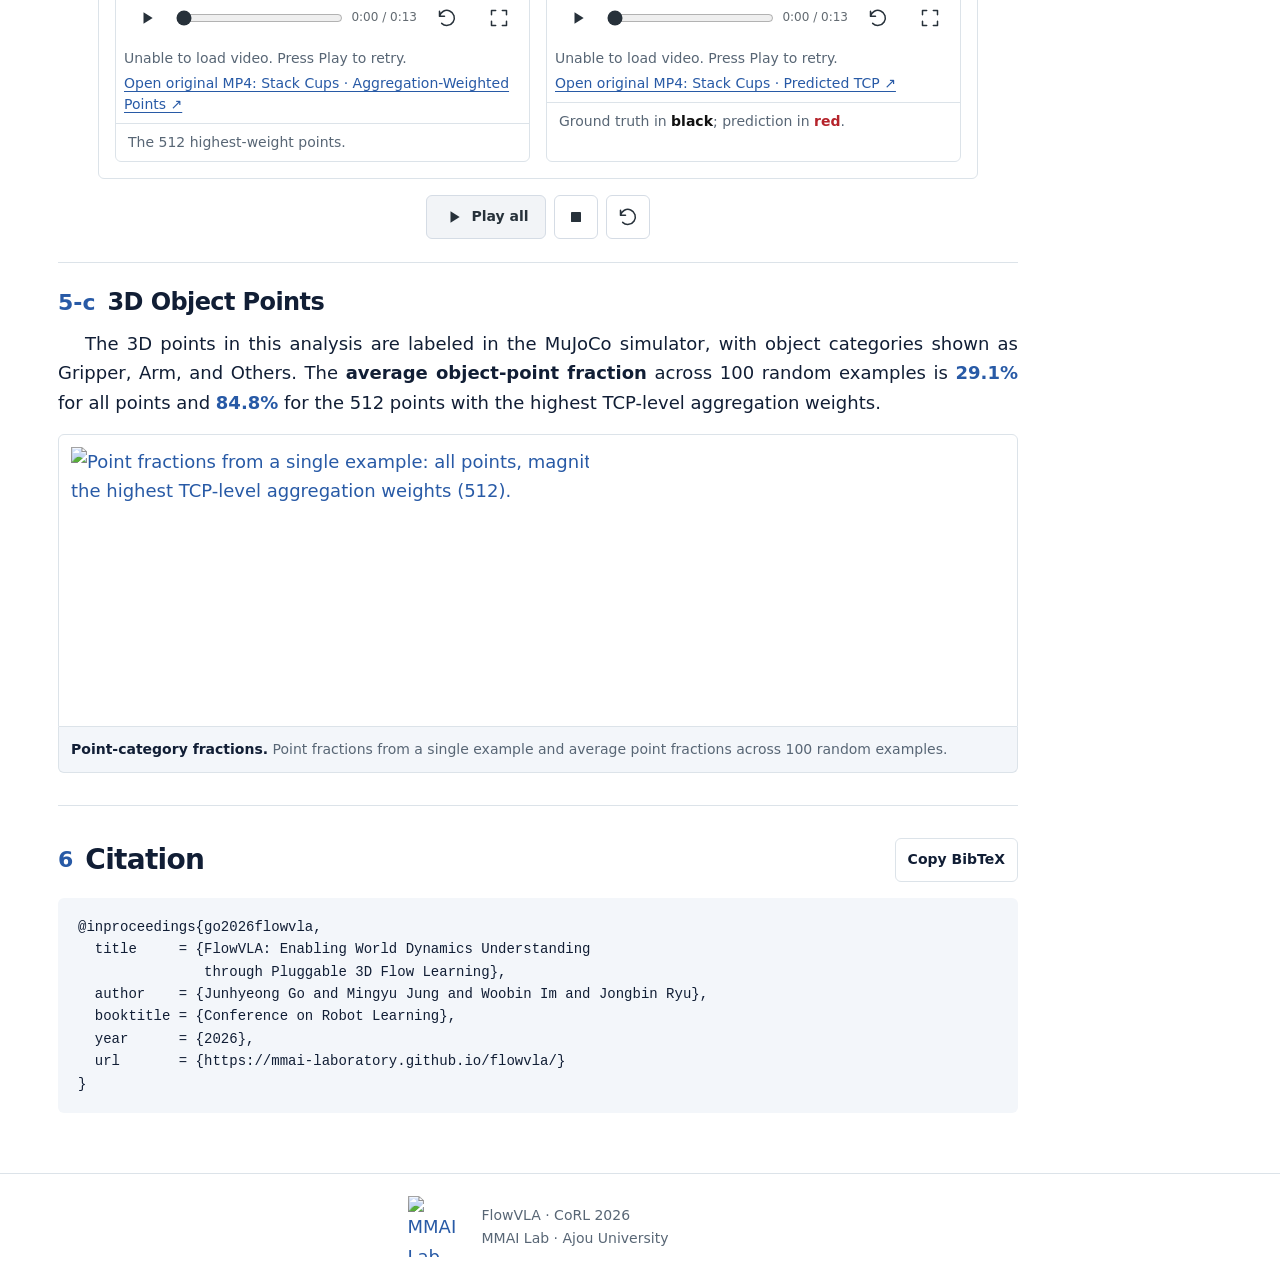
==== commit 0bfa7d3f: "Remove redundant benchmark counts from summary labels" ====
--- a/index.html
+++ b/index.html
@@ -38,10 +38,10 @@
 </section>
 <section id="experiments" data-outline-target class="section wrap" tabindex="-1" aria-labelledby="results-title">
   <div class="section-intro prose"><h2 id="results-title"><span class="heading-number">3</span> <span class="heading-label">Simulation Experiments</span></h2></div>
-  <div id="libero-results" data-outline-target class="result-block" tabindex="-1"><h3 id="libero-results-title"><span class="heading-number">3-a</span> <span class="heading-label">LIBERO</span></h3><figure id="libero" class="table-block table-under-heading" aria-labelledby="libero-results-title"><div class="result-summary" role="group" aria-labelledby="summary-4-suites"><p class="result-summary-label" id="summary-4-suites">Average (4 suites)</p><div class="result-comparisons"><dl class="result-comparison"><div class="result-before"><dt>Seer</dt><dd>87.3%</dd></div><div class="result-after"><dt>Seer + FlowVLA</dt><dd>92.4%</dd></div></dl><dl class="result-comparison"><div class="result-before"><dt><span class="model-name">π<sub>0.5</sub></span></dt><dd>96.8%</dd></div><div class="result-after"><dt><span class="model-name">π<sub>0.5</sub></span> + FlowVLA</dt><dd>97.5%</dd></div></dl></div></div><div class="table-scroll" tabindex="0" role="region" aria-label="LIBERO results"><table aria-labelledby="libero-results-title" aria-describedby="libero-caption-metric" class="benchmark-table"><thead><tr><th scope="col" class="descriptive-column method-column">Method</th><th scope="col" class="numeric-column">Spatial</th><th scope="col" class="numeric-column">Object</th><th scope="col" class="numeric-column">Goal</th><th scope="col" class="numeric-column">Long</th><th scope="col" class="numeric-column">Average</th></tr></thead><tbody><tr><th scope="row" class="descriptive-column method-column"><a class="paper-reference" href="https://roboticsproceedings.org/rss19/p026.html" title="Diffusion Policy: Visuomotor Policy Learning via Action Diffusion" target="_blank" rel="noopener noreferrer">Diffusion Policy</a><span class="method-venue">RSS 2023</span></th><td class="numeric-column">78.3</td><td class="numeric-column">92.5</td><td class="numeric-column">68.3</td><td class="numeric-column">50.5</td><td class="numeric-column">72.4</td></tr><tr><th scope="row" class="descriptive-column method-column"><a class="paper-reference" href="https://proceedings.mlr.press/v270/kim25c.html" title="OpenVLA: An Open-Source Vision-Language-Action Model" target="_blank" rel="noopener noreferrer">OpenVLA</a><span class="method-venue">CoRL 2024</span></th><td class="numeric-column">84.7</td><td class="numeric-column">88.4</td><td class="numeric-column">79.2</td><td class="numeric-column">53.7</td><td class="numeric-column">76.5</td></tr><tr><th scope="row" class="descriptive-column method-column"><a class="paper-reference" href="https://www.roboticsproceedings.org/rss21/p010.html" title="π0: A Vision-Language-Action Flow Model for General Robot Control" target="_blank" rel="noopener noreferrer"><span class="model-name">π<sub>0</sub></span></a><span class="method-venue">RSS 2025</span></th><td class="numeric-column">96.8</td><td class="numeric-column">98.8</td><td class="numeric-column">95.8</td><td class="numeric-column">85.2</td><td class="numeric-column">94.2</td></tr><tr><th scope="row" class="descriptive-column method-column"><a class="paper-reference" href="https://openaccess.thecvf.com/content/CVPR2025/papers/Zhao_CoT-VLA_Visual_Chain-of-Thought_Reasoning_for_Vision-Language-Action_Models_CVPR_2025_paper.pdf" title="CoT-VLA: Visual Chain-of-Thought Reasoning for Vision-Language-Action Models" target="_blank" rel="noopener noreferrer">CoT-VLA</a><span class="method-venue">CVPR 2025</span></th><td class="numeric-column">87.5</td><td class="numeric-column">91.6</td><td class="numeric-column">87.6</td><td class="numeric-column">69.0</td><td class="numeric-column">83.9</td></tr><tr><th scope="row" class="descriptive-column method-column"><a class="paper-reference" href="https://www.roboticsproceedings.org/rss21/p012.html" title="FAST: Efficient Action Tokenization for Vision-Language-Action Models" target="_blank" rel="noopener noreferrer"><span class="model-name">π<sub>0</sub></span>-FAST</a><span class="method-venue">RSS 2025</span></th><td class="numeric-column">96.4</td><td class="numeric-column">96.8</td><td class="numeric-column">88.6</td><td class="numeric-column">60.2</td><td class="numeric-column">85.5</td></tr><tr><th scope="row" class="descriptive-column method-column"><a class="paper-reference" href="https://www.roboticsproceedings.org/rss21/p011.html" title="SpatialVLA: Exploring Spatial Representations for Visual-Language-Action Models" target="_blank" rel="noopener noreferrer">SpatialVLA</a><span class="method-venue">RSS 2025</span></th><td class="numeric-column">88.2</td><td class="numeric-column">89.9</td><td class="numeric-column">78.6</td><td class="numeric-column">55.5</td><td class="numeric-column">78.1</td></tr><tr><th scope="row" class="descriptive-column method-column"><a class="paper-reference" href="https://www.roboticsproceedings.org/rss20/p090.html" title="Octo: An Open-Source Generalist Robot Policy" target="_blank" rel="noopener noreferrer">Octo</a><span class="method-venue">RSS 2024</span></th><td class="numeric-column">78.9</td><td class="numeric-column">85.7</td><td class="numeric-column">84.6</td><td class="numeric-column">51.1</td><td class="numeric-column">75.1</td></tr><tr><th scope="row" class="descriptive-column method-column"><a class="paper-reference" href="https://www.roboticsproceedings.org/rss21/p014.html" title="Learning to Act Anywhere with Task-centric Latent Actions" target="_blank" rel="noopener noreferrer">UniVLA</a><span class="method-venue">RSS 2025</span></th><td class="numeric-column">96.5</td><td class="numeric-column">96.8</td><td class="numeric-column">95.6</td><td class="numeric-column">92.0</td><td class="numeric-column">95.2</td></tr><tr><th scope="row" class="descriptive-column method-column"><a class="paper-reference" href="https://proceedings.iclr.cc/paper_files/paper/2025/hash/e5b5c402bb7bd5e60bede6961d6fe39e-Abstract-Conference.html" title="Predictive Inverse Dynamics Models are Scalable Learners for Robotic Manipulation" target="_blank" rel="noopener noreferrer">Seer</a><span class="method-venue">ICLR 2025</span></th><td class="numeric-column">84.2</td><td class="numeric-column">94.8</td><td class="numeric-column">89.8</td><td class="numeric-column">80.4</td><td class="numeric-column">87.3</td></tr><tr class="ours"><th scope="row" class="descriptive-column method-column"><a class="paper-reference" href="assets/papers/flowvla-submission.pdf#page=6" target="_blank" rel="noopener">Seer + FlowVLA</a></th><td class="numeric-column">93.5</td><td class="numeric-column">96.5</td><td class="numeric-column">91.8</td><td class="numeric-column">87.8</td><td class="numeric-column">92.4</td></tr><tr><th scope="row" class="descriptive-column method-column"><a class="paper-reference" href="https://proceedings.mlr.press/v305/black25a.html" title="π0.5: a Vision-Language-Action Model with Open-World Generalization" target="_blank" rel="noopener noreferrer"><span class="model-name">π<sub>0.5</sub></span></a><span class="method-venue">CoRL 2025</span></th><td class="numeric-column">98.8</td><td class="numeric-column">98.2</td><td class="numeric-column">98.0</td><td class="numeric-column">92.4</td><td class="numeric-column">96.8</td></tr><tr class="ours"><th scope="row" class="descriptive-column method-column"><a class="paper-reference" href="assets/papers/flowvla-submission.pdf#page=6" target="_blank" rel="noopener"><span class="model-name">π<sub>0.5</sub></span> + FlowVLA</a></th><td class="numeric-column">99.0</td><td class="numeric-column">98.8</td><td class="numeric-column">97.4</td><td class="numeric-column">94.8</td><td class="numeric-column">97.5</td></tr></tbody></table></div><figcaption class="table-footer evidence-table-footer"><p class="table-provenance"><a class="table-source-link" href="assets/papers/flowvla-submission.pdf#page=6" target="_blank" rel="noopener" aria-label="Paper Table 1, page 6 (opens in a new tab)">Paper · Table 1<span aria-hidden="true">↗</span></a></p><span class="table-metric" id="libero-caption-metric">Success rate (%)</span></figcaption></figure></div>
+  <div id="libero-results" data-outline-target class="result-block" tabindex="-1"><h3 id="libero-results-title"><span class="heading-number">3-a</span> <span class="heading-label">LIBERO</span></h3><figure id="libero" class="table-block table-under-heading" aria-labelledby="libero-results-title"><div class="result-summary" role="group" aria-labelledby="summary-4-suites"><p class="result-summary-label" id="summary-4-suites">Average</p><div class="result-comparisons"><dl class="result-comparison"><div class="result-before"><dt>Seer</dt><dd>87.3%</dd></div><div class="result-after"><dt>Seer + FlowVLA</dt><dd>92.4%</dd></div></dl><dl class="result-comparison"><div class="result-before"><dt><span class="model-name">π<sub>0.5</sub></span></dt><dd>96.8%</dd></div><div class="result-after"><dt><span class="model-name">π<sub>0.5</sub></span> + FlowVLA</dt><dd>97.5%</dd></div></dl></div></div><div class="table-scroll" tabindex="0" role="region" aria-label="LIBERO results"><table aria-labelledby="libero-results-title" aria-describedby="libero-caption-metric" class="benchmark-table"><thead><tr><th scope="col" class="descriptive-column method-column">Method</th><th scope="col" class="numeric-column">Spatial</th><th scope="col" class="numeric-column">Object</th><th scope="col" class="numeric-column">Goal</th><th scope="col" class="numeric-column">Long</th><th scope="col" class="numeric-column">Average</th></tr></thead><tbody><tr><th scope="row" class="descriptive-column method-column"><a class="paper-reference" href="https://roboticsproceedings.org/rss19/p026.html" title="Diffusion Policy: Visuomotor Policy Learning via Action Diffusion" target="_blank" rel="noopener noreferrer">Diffusion Policy</a><span class="method-venue">RSS 2023</span></th><td class="numeric-column">78.3</td><td class="numeric-column">92.5</td><td class="numeric-column">68.3</td><td class="numeric-column">50.5</td><td class="numeric-column">72.4</td></tr><tr><th scope="row" class="descriptive-column method-column"><a class="paper-reference" href="https://proceedings.mlr.press/v270/kim25c.html" title="OpenVLA: An Open-Source Vision-Language-Action Model" target="_blank" rel="noopener noreferrer">OpenVLA</a><span class="method-venue">CoRL 2024</span></th><td class="numeric-column">84.7</td><td class="numeric-column">88.4</td><td class="numeric-column">79.2</td><td class="numeric-column">53.7</td><td class="numeric-column">76.5</td></tr><tr><th scope="row" class="descriptive-column method-column"><a class="paper-reference" href="https://www.roboticsproceedings.org/rss21/p010.html" title="π0: A Vision-Language-Action Flow Model for General Robot Control" target="_blank" rel="noopener noreferrer"><span class="model-name">π<sub>0</sub></span></a><span class="method-venue">RSS 2025</span></th><td class="numeric-column">96.8</td><td class="numeric-column">98.8</td><td class="numeric-column">95.8</td><td class="numeric-column">85.2</td><td class="numeric-column">94.2</td></tr><tr><th scope="row" class="descriptive-column method-column"><a class="paper-reference" href="https://openaccess.thecvf.com/content/CVPR2025/papers/Zhao_CoT-VLA_Visual_Chain-of-Thought_Reasoning_for_Vision-Language-Action_Models_CVPR_2025_paper.pdf" title="CoT-VLA: Visual Chain-of-Thought Reasoning for Vision-Language-Action Models" target="_blank" rel="noopener noreferrer">CoT-VLA</a><span class="method-venue">CVPR 2025</span></th><td class="numeric-column">87.5</td><td class="numeric-column">91.6</td><td class="numeric-column">87.6</td><td class="numeric-column">69.0</td><td class="numeric-column">83.9</td></tr><tr><th scope="row" class="descriptive-column method-column"><a class="paper-reference" href="https://www.roboticsproceedings.org/rss21/p012.html" title="FAST: Efficient Action Tokenization for Vision-Language-Action Models" target="_blank" rel="noopener noreferrer"><span class="model-name">π<sub>0</sub></span>-FAST</a><span class="method-venue">RSS 2025</span></th><td class="numeric-column">96.4</td><td class="numeric-column">96.8</td><td class="numeric-column">88.6</td><td class="numeric-column">60.2</td><td class="numeric-column">85.5</td></tr><tr><th scope="row" class="descriptive-column method-column"><a class="paper-reference" href="https://www.roboticsproceedings.org/rss21/p011.html" title="SpatialVLA: Exploring Spatial Representations for Visual-Language-Action Models" target="_blank" rel="noopener noreferrer">SpatialVLA</a><span class="method-venue">RSS 2025</span></th><td class="numeric-column">88.2</td><td class="numeric-column">89.9</td><td class="numeric-column">78.6</td><td class="numeric-column">55.5</td><td class="numeric-column">78.1</td></tr><tr><th scope="row" class="descriptive-column method-column"><a class="paper-reference" href="https://www.roboticsproceedings.org/rss20/p090.html" title="Octo: An Open-Source Generalist Robot Policy" target="_blank" rel="noopener noreferrer">Octo</a><span class="method-venue">RSS 2024</span></th><td class="numeric-column">78.9</td><td class="numeric-column">85.7</td><td class="numeric-column">84.6</td><td class="numeric-column">51.1</td><td class="numeric-column">75.1</td></tr><tr><th scope="row" class="descriptive-column method-column"><a class="paper-reference" href="https://www.roboticsproceedings.org/rss21/p014.html" title="Learning to Act Anywhere with Task-centric Latent Actions" target="_blank" rel="noopener noreferrer">UniVLA</a><span class="method-venue">RSS 2025</span></th><td class="numeric-column">96.5</td><td class="numeric-column">96.8</td><td class="numeric-column">95.6</td><td class="numeric-column">92.0</td><td class="numeric-column">95.2</td></tr><tr><th scope="row" class="descriptive-column method-column"><a class="paper-reference" href="https://proceedings.iclr.cc/paper_files/paper/2025/hash/e5b5c402bb7bd5e60bede6961d6fe39e-Abstract-Conference.html" title="Predictive Inverse Dynamics Models are Scalable Learners for Robotic Manipulation" target="_blank" rel="noopener noreferrer">Seer</a><span class="method-venue">ICLR 2025</span></th><td class="numeric-column">84.2</td><td class="numeric-column">94.8</td><td class="numeric-column">89.8</td><td class="numeric-column">80.4</td><td class="numeric-column">87.3</td></tr><tr class="ours"><th scope="row" class="descriptive-column method-column"><a class="paper-reference" href="assets/papers/flowvla-submission.pdf#page=6" target="_blank" rel="noopener">Seer + FlowVLA</a></th><td class="numeric-column">93.5</td><td class="numeric-column">96.5</td><td class="numeric-column">91.8</td><td class="numeric-column">87.8</td><td class="numeric-column">92.4</td></tr><tr><th scope="row" class="descriptive-column method-column"><a class="paper-reference" href="https://proceedings.mlr.press/v305/black25a.html" title="π0.5: a Vision-Language-Action Model with Open-World Generalization" target="_blank" rel="noopener noreferrer"><span class="model-name">π<sub>0.5</sub></span></a><span class="method-venue">CoRL 2025</span></th><td class="numeric-column">98.8</td><td class="numeric-column">98.2</td><td class="numeric-column">98.0</td><td class="numeric-column">92.4</td><td class="numeric-column">96.8</td></tr><tr class="ours"><th scope="row" class="descriptive-column method-column"><a class="paper-reference" href="assets/papers/flowvla-submission.pdf#page=6" target="_blank" rel="noopener"><span class="model-name">π<sub>0.5</sub></span> + FlowVLA</a></th><td class="numeric-column">99.0</td><td class="numeric-column">98.8</td><td class="numeric-column">97.4</td><td class="numeric-column">94.8</td><td class="numeric-column">97.5</td></tr></tbody></table></div><figcaption class="table-footer evidence-table-footer"><p class="table-provenance"><a class="table-source-link" href="assets/papers/flowvla-submission.pdf#page=6" target="_blank" rel="noopener" aria-label="Paper Table 1, page 6 (opens in a new tab)">Paper · Table 1<span aria-hidden="true">↗</span></a></p><span class="table-metric" id="libero-caption-metric">Success rate (%)</span></figcaption></figure></div>
   <div id="libero-plus-results" data-outline-target class="result-block" tabindex="-1"><h3 id="libero-plus-results-title"><span class="heading-number">3-b</span> <span class="heading-label">LIBERO-Plus</span></h3>
     <p class="body-copy"><strong>Zero-shot evaluation</strong>, without additional fine-tuning.</p>
-    <figure id="libero-plus" class="table-block table-under-heading" aria-labelledby="libero-plus-results-title"><div class="result-summary" role="group" aria-labelledby="summary-7-perturbation-dimensions"><p class="result-summary-label" id="summary-7-perturbation-dimensions">Average (7 perturbation dimensions)</p><div class="result-comparisons"><dl class="result-comparison"><div class="result-before"><dt>Seer</dt><dd>36.1%</dd></div><div class="result-after"><dt>Seer + FlowVLA</dt><dd>41.1%</dd></div></dl><dl class="result-comparison"><div class="result-before"><dt><span class="model-name">π<sub>0.5</sub></span></dt><dd>57.5%</dd></div><div class="result-after"><dt><span class="model-name">π<sub>0.5</sub></span> + FlowVLA</dt><dd>59.2%</dd></div></dl></div></div><div class="table-scroll" tabindex="0" role="region" aria-label="LIBERO-Plus results"><table aria-labelledby="libero-plus-results-title" aria-describedby="libero-plus-caption-metric" class="benchmark-table"><thead><tr><th scope="col" class="descriptive-column method-column">Method</th><th scope="col" class="numeric-column">Camera</th><th scope="col" class="numeric-column">Robot</th><th scope="col" class="numeric-column">Language</th><th scope="col" class="numeric-column">Light</th><th scope="col" class="numeric-column">Background</th><th scope="col" class="numeric-column">Noise</th><th scope="col" class="numeric-column">Layout</th><th scope="col" class="numeric-column">Average</th></tr></thead><tbody><tr><th scope="row" class="descriptive-column method-column"><a class="paper-reference" href="https://proceedings.mlr.press/v270/kim25c.html" title="OpenVLA: An Open-Source Vision-Language-Action Model" target="_blank" rel="noopener noreferrer">OpenVLA</a><span class="method-venue">CoRL 2024</span></th><td class="numeric-column">0.8</td><td class="numeric-column">3.5</td><td class="numeric-column">23.0</td><td class="numeric-column">8.1</td><td class="numeric-column">34.8</td><td class="numeric-column">15.2</td><td class="numeric-column">28.5</td><td class="numeric-column">15.6</td></tr><tr><th scope="row" class="descriptive-column method-column"><a class="paper-reference" href="https://arxiv.org/abs/2506.21539" title="WorldVLA: Towards Autoregressive Action World Model" target="_blank" rel="noopener noreferrer">WorldVLA</a><span class="method-venue">arXiv 2025</span></th><td class="numeric-column">0.1</td><td class="numeric-column">27.9</td><td class="numeric-column">41.6</td><td class="numeric-column">43.7</td><td class="numeric-column">17.1</td><td class="numeric-column">10.9</td><td class="numeric-column">38.0</td><td class="numeric-column">25.0</td></tr><tr><th scope="row" class="descriptive-column method-column"><a class="paper-reference" href="https://www.roboticsproceedings.org/rss21/p014.html" title="Learning to Act Anywhere with Task-centric Latent Actions" target="_blank" rel="noopener noreferrer">UniVLA</a><span class="method-venue">RSS 2025</span></th><td class="numeric-column">1.8</td><td class="numeric-column">46.2</td><td class="numeric-column">69.6</td><td class="numeric-column">69.0</td><td class="numeric-column">81.0</td><td class="numeric-column">21.2</td><td class="numeric-column">31.9</td><td class="numeric-column">42.9</td></tr><tr><th scope="row" class="descriptive-column method-column"><a class="paper-reference" href="https://proceedings.iclr.cc/paper_files/paper/2025/hash/e5b5c402bb7bd5e60bede6961d6fe39e-Abstract-Conference.html" title="Predictive Inverse Dynamics Models are Scalable Learners for Robotic Manipulation" target="_blank" rel="noopener noreferrer">Seer</a><span class="method-venue">ICLR 2025</span></th><td class="numeric-column">22.1</td><td class="numeric-column">47.7</td><td class="numeric-column">86.3</td><td class="numeric-column">12.3</td><td class="numeric-column">2.0</td><td class="numeric-column">22.9</td><td class="numeric-column">50.0</td><td class="numeric-column">36.1</td></tr><tr class="ours"><th scope="row" class="descriptive-column method-column"><a class="paper-reference" href="assets/papers/flowvla-submission.pdf#page=6" target="_blank" rel="noopener">Seer + FlowVLA</a></th><td class="numeric-column">24.6</td><td class="numeric-column">54.6</td><td class="numeric-column">87.0</td><td class="numeric-column">25.1</td><td class="numeric-column">8.1</td><td class="numeric-column">25.5</td><td class="numeric-column">57.2</td><td class="numeric-column">41.1</td></tr><tr><th scope="row" class="descriptive-column method-column"><a class="paper-reference" href="https://proceedings.mlr.press/v305/black25a.html" title="π0.5: a Vision-Language-Action Model with Open-World Generalization" target="_blank" rel="noopener noreferrer"><span class="model-name">π<sub>0.5</sub></span></a><span class="method-venue">CoRL 2025</span></th><td class="numeric-column">21.4</td><td class="numeric-column">39.1</td><td class="numeric-column">68.4</td><td class="numeric-column">86.7</td><td class="numeric-column">83.3</td><td class="numeric-column">36.1</td><td class="numeric-column">84.6</td><td class="numeric-column">57.5</td></tr><tr class="ours"><th scope="row" class="descriptive-column method-column"><a class="paper-reference" href="assets/papers/flowvla-submission.pdf#page=6" target="_blank" rel="noopener"><span class="model-name">π<sub>0.5</sub></span> + FlowVLA</a></th><td class="numeric-column">24.1</td><td class="numeric-column">39.9</td><td class="numeric-column">68.8</td><td class="numeric-column">90.4</td><td class="numeric-column">87.1</td><td class="numeric-column">37.7</td><td class="numeric-column">84.7</td><td class="numeric-column">59.2</td></tr></tbody></table></div><figcaption class="table-footer evidence-table-footer"><p class="table-provenance"><a class="table-source-link" href="assets/papers/flowvla-submission.pdf#page=6" target="_blank" rel="noopener" aria-label="Paper Table 2, page 6 (opens in a new tab)">Paper · Table 2<span aria-hidden="true">↗</span></a></p><span class="table-metric" id="libero-plus-caption-metric">Success rate (%)</span></figcaption></figure>
+    <figure id="libero-plus" class="table-block table-under-heading" aria-labelledby="libero-plus-results-title"><div class="result-summary" role="group" aria-labelledby="summary-7-perturbation-dimensions"><p class="result-summary-label" id="summary-7-perturbation-dimensions">Average</p><div class="result-comparisons"><dl class="result-comparison"><div class="result-before"><dt>Seer</dt><dd>36.1%</dd></div><div class="result-after"><dt>Seer + FlowVLA</dt><dd>41.1%</dd></div></dl><dl class="result-comparison"><div class="result-before"><dt><span class="model-name">π<sub>0.5</sub></span></dt><dd>57.5%</dd></div><div class="result-after"><dt><span class="model-name">π<sub>0.5</sub></span> + FlowVLA</dt><dd>59.2%</dd></div></dl></div></div><div class="table-scroll" tabindex="0" role="region" aria-label="LIBERO-Plus results"><table aria-labelledby="libero-plus-results-title" aria-describedby="libero-plus-caption-metric" class="benchmark-table"><thead><tr><th scope="col" class="descriptive-column method-column">Method</th><th scope="col" class="numeric-column">Camera</th><th scope="col" class="numeric-column">Robot</th><th scope="col" class="numeric-column">Language</th><th scope="col" class="numeric-column">Light</th><th scope="col" class="numeric-column">Background</th><th scope="col" class="numeric-column">Noise</th><th scope="col" class="numeric-column">Layout</th><th scope="col" class="numeric-column">Average</th></tr></thead><tbody><tr><th scope="row" class="descriptive-column method-column"><a class="paper-reference" href="https://proceedings.mlr.press/v270/kim25c.html" title="OpenVLA: An Open-Source Vision-Language-Action Model" target="_blank" rel="noopener noreferrer">OpenVLA</a><span class="method-venue">CoRL 2024</span></th><td class="numeric-column">0.8</td><td class="numeric-column">3.5</td><td class="numeric-column">23.0</td><td class="numeric-column">8.1</td><td class="numeric-column">34.8</td><td class="numeric-column">15.2</td><td class="numeric-column">28.5</td><td class="numeric-column">15.6</td></tr><tr><th scope="row" class="descriptive-column method-column"><a class="paper-reference" href="https://arxiv.org/abs/2506.21539" title="WorldVLA: Towards Autoregressive Action World Model" target="_blank" rel="noopener noreferrer">WorldVLA</a><span class="method-venue">arXiv 2025</span></th><td class="numeric-column">0.1</td><td class="numeric-column">27.9</td><td class="numeric-column">41.6</td><td class="numeric-column">43.7</td><td class="numeric-column">17.1</td><td class="numeric-column">10.9</td><td class="numeric-column">38.0</td><td class="numeric-column">25.0</td></tr><tr><th scope="row" class="descriptive-column method-column"><a class="paper-reference" href="https://www.roboticsproceedings.org/rss21/p014.html" title="Learning to Act Anywhere with Task-centric Latent Actions" target="_blank" rel="noopener noreferrer">UniVLA</a><span class="method-venue">RSS 2025</span></th><td class="numeric-column">1.8</td><td class="numeric-column">46.2</td><td class="numeric-column">69.6</td><td class="numeric-column">69.0</td><td class="numeric-column">81.0</td><td class="numeric-column">21.2</td><td class="numeric-column">31.9</td><td class="numeric-column">42.9</td></tr><tr><th scope="row" class="descriptive-column method-column"><a class="paper-reference" href="https://proceedings.iclr.cc/paper_files/paper/2025/hash/e5b5c402bb7bd5e60bede6961d6fe39e-Abstract-Conference.html" title="Predictive Inverse Dynamics Models are Scalable Learners for Robotic Manipulation" target="_blank" rel="noopener noreferrer">Seer</a><span class="method-venue">ICLR 2025</span></th><td class="numeric-column">22.1</td><td class="numeric-column">47.7</td><td class="numeric-column">86.3</td><td class="numeric-column">12.3</td><td class="numeric-column">2.0</td><td class="numeric-column">22.9</td><td class="numeric-column">50.0</td><td class="numeric-column">36.1</td></tr><tr class="ours"><th scope="row" class="descriptive-column method-column"><a class="paper-reference" href="assets/papers/flowvla-submission.pdf#page=6" target="_blank" rel="noopener">Seer + FlowVLA</a></th><td class="numeric-column">24.6</td><td class="numeric-column">54.6</td><td class="numeric-column">87.0</td><td class="numeric-column">25.1</td><td class="numeric-column">8.1</td><td class="numeric-column">25.5</td><td class="numeric-column">57.2</td><td class="numeric-column">41.1</td></tr><tr><th scope="row" class="descriptive-column method-column"><a class="paper-reference" href="https://proceedings.mlr.press/v305/black25a.html" title="π0.5: a Vision-Language-Action Model with Open-World Generalization" target="_blank" rel="noopener noreferrer"><span class="model-name">π<sub>0.5</sub></span></a><span class="method-venue">CoRL 2025</span></th><td class="numeric-column">21.4</td><td class="numeric-column">39.1</td><td class="numeric-column">68.4</td><td class="numeric-column">86.7</td><td class="numeric-column">83.3</td><td class="numeric-column">36.1</td><td class="numeric-column">84.6</td><td class="numeric-column">57.5</td></tr><tr class="ours"><th scope="row" class="descriptive-column method-column"><a class="paper-reference" href="assets/papers/flowvla-submission.pdf#page=6" target="_blank" rel="noopener"><span class="model-name">π<sub>0.5</sub></span> + FlowVLA</a></th><td class="numeric-column">24.1</td><td class="numeric-column">39.9</td><td class="numeric-column">68.8</td><td class="numeric-column">90.4</td><td class="numeric-column">87.1</td><td class="numeric-column">37.7</td><td class="numeric-column">84.7</td><td class="numeric-column">59.2</td></tr></tbody></table></div><figcaption class="table-footer evidence-table-footer"><p class="table-provenance"><a class="table-source-link" href="assets/papers/flowvla-submission.pdf#page=6" target="_blank" rel="noopener" aria-label="Paper Table 2, page 6 (opens in a new tab)">Paper · Table 2<span aria-hidden="true">↗</span></a></p><span class="table-metric" id="libero-plus-caption-metric">Success rate (%)</span></figcaption></figure>
   </div>
   <div id="data-efficiency" data-outline-target class="result-block" tabindex="-1"><h3><span class="heading-number">3-c</span> <span class="heading-label">Data Efficiency and Computational Cost</span></h3><p class="body-copy">FlowVLA consistently <strong>outperforms the baseline across all data regimes</strong> when trained with 10%, 25%, and 50% of the full dataset. It is also evident that the computational overhead is kept at a manageable level: the proposed flow heads increase the total number of parameters by only 0.34% and add <strong>no inference-time computation</strong>. The only cost occurs during training, where total training time increases by approximately 1.26×.</p><figure class="research-figure efficiency-chart"><div class="figure-panels" style="--panel-columns:448fr 395fr"><a class="figure-image figure-panel" href="assets/images/efficiency.png" data-figure-title="Analysis of training data efficiency and computational cost for Seer on LIBERO-Long" data-figure-caption="" aria-label="Enlarge Training data efficiency: success rate (%) by data proportion (%)." style="--panel-ratio:448/400;--panel-width:188.16964285714286%;--panel-left:0.0%"><img src="assets/images/efficiency.png" width="843" height="400" loading="lazy" alt="Training data efficiency: success rate (%) by data proportion (%)."></a><a class="figure-image figure-panel" href="assets/images/efficiency.png" data-figure-title="Analysis of training data efficiency and computational cost for Seer on LIBERO-Long" data-figure-caption="" aria-label="Enlarge Computational cost: trainable parameters, inference time, and training time relative to Seer." style="--panel-ratio:395/400;--panel-width:213.41772151898732%;--panel-left:-113.41772151898735%"><img src="assets/images/efficiency.png" width="843" height="400" loading="lazy" alt="Computational cost: trainable parameters, inference time, and training time relative to Seer."></a></div><figcaption class="rf-figure-footer"><span class="rf-caption-text">Analysis of training data efficiency and computational cost for Seer on LIBERO-Long.</span><span class="rf-source-row"><a class="table-source-link rf-figure-source" href="assets/papers/flowvla-submission.pdf#page=7" target="_blank" rel="noopener" aria-label="Paper Figure 2, page 7 (opens in a new tab)">Paper · Figure 2<span aria-hidden="true">↗</span></a></span></figcaption></figure></div>
 </section>
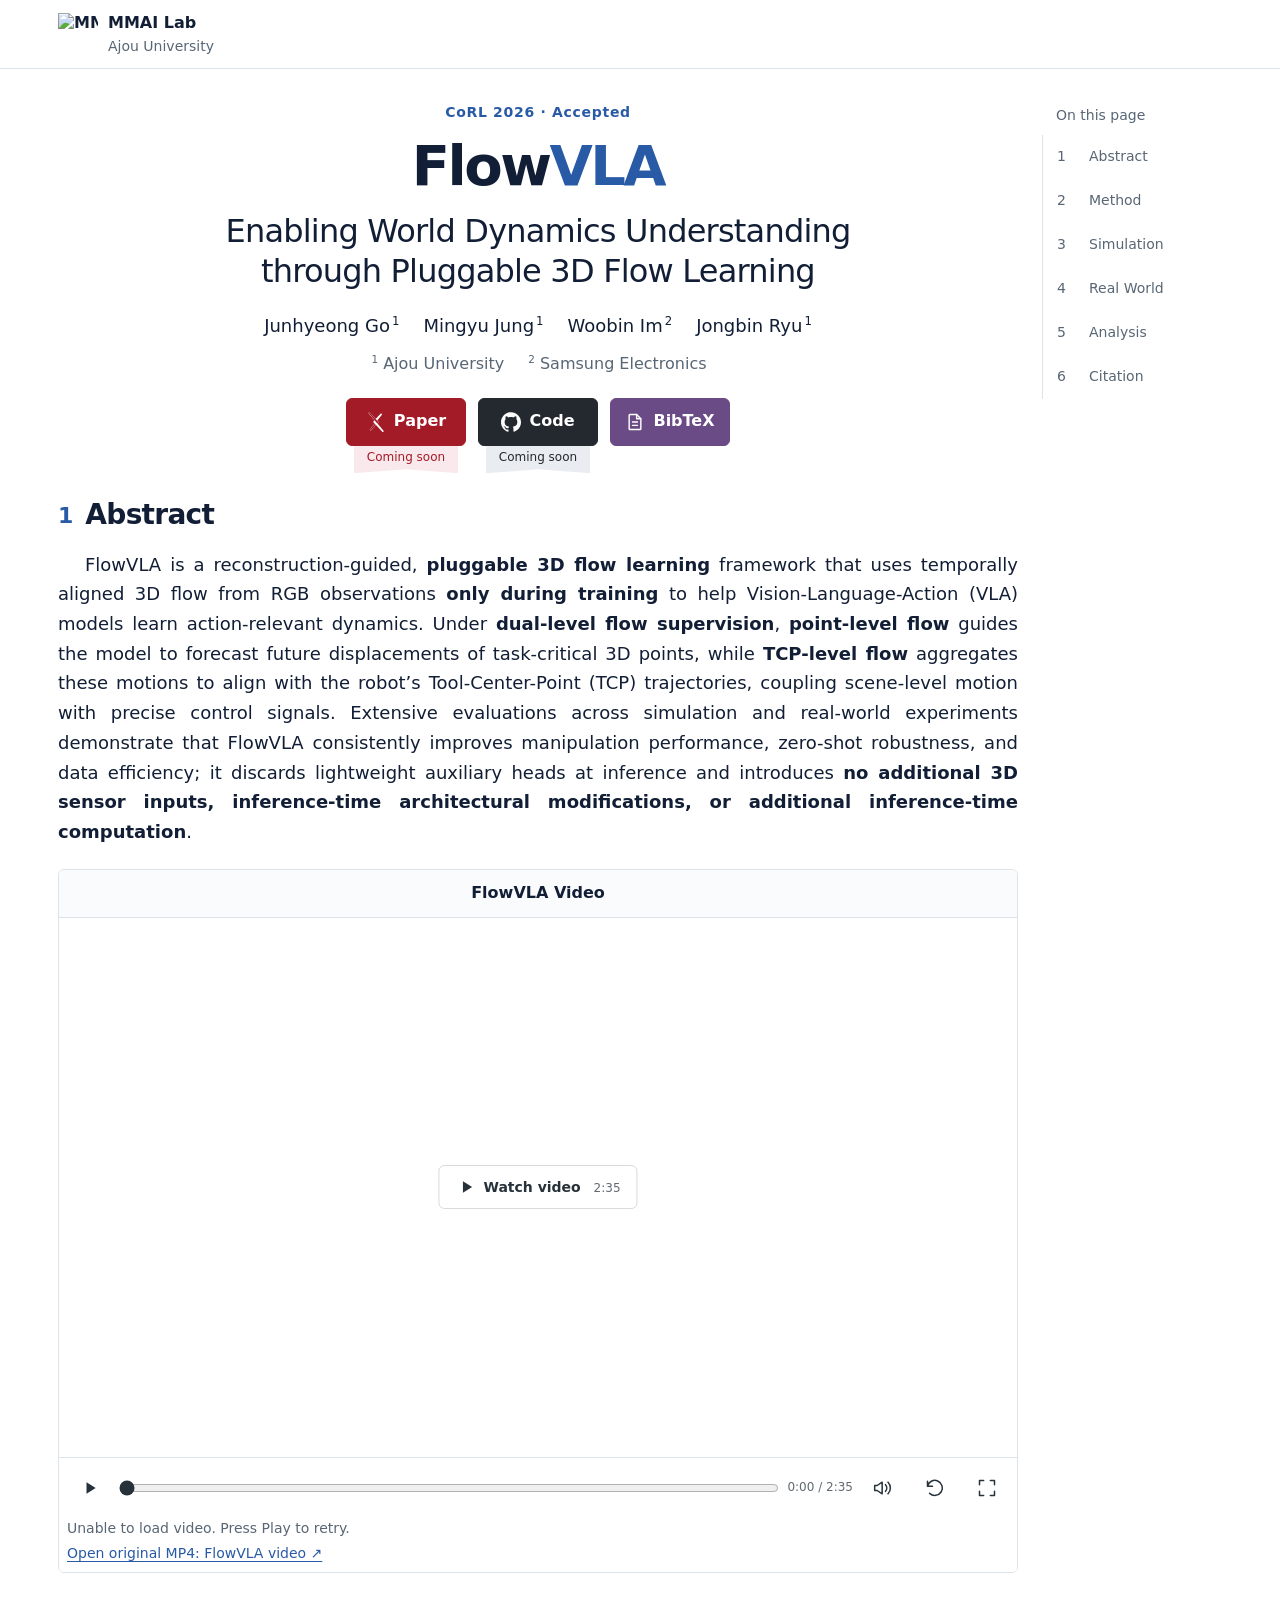
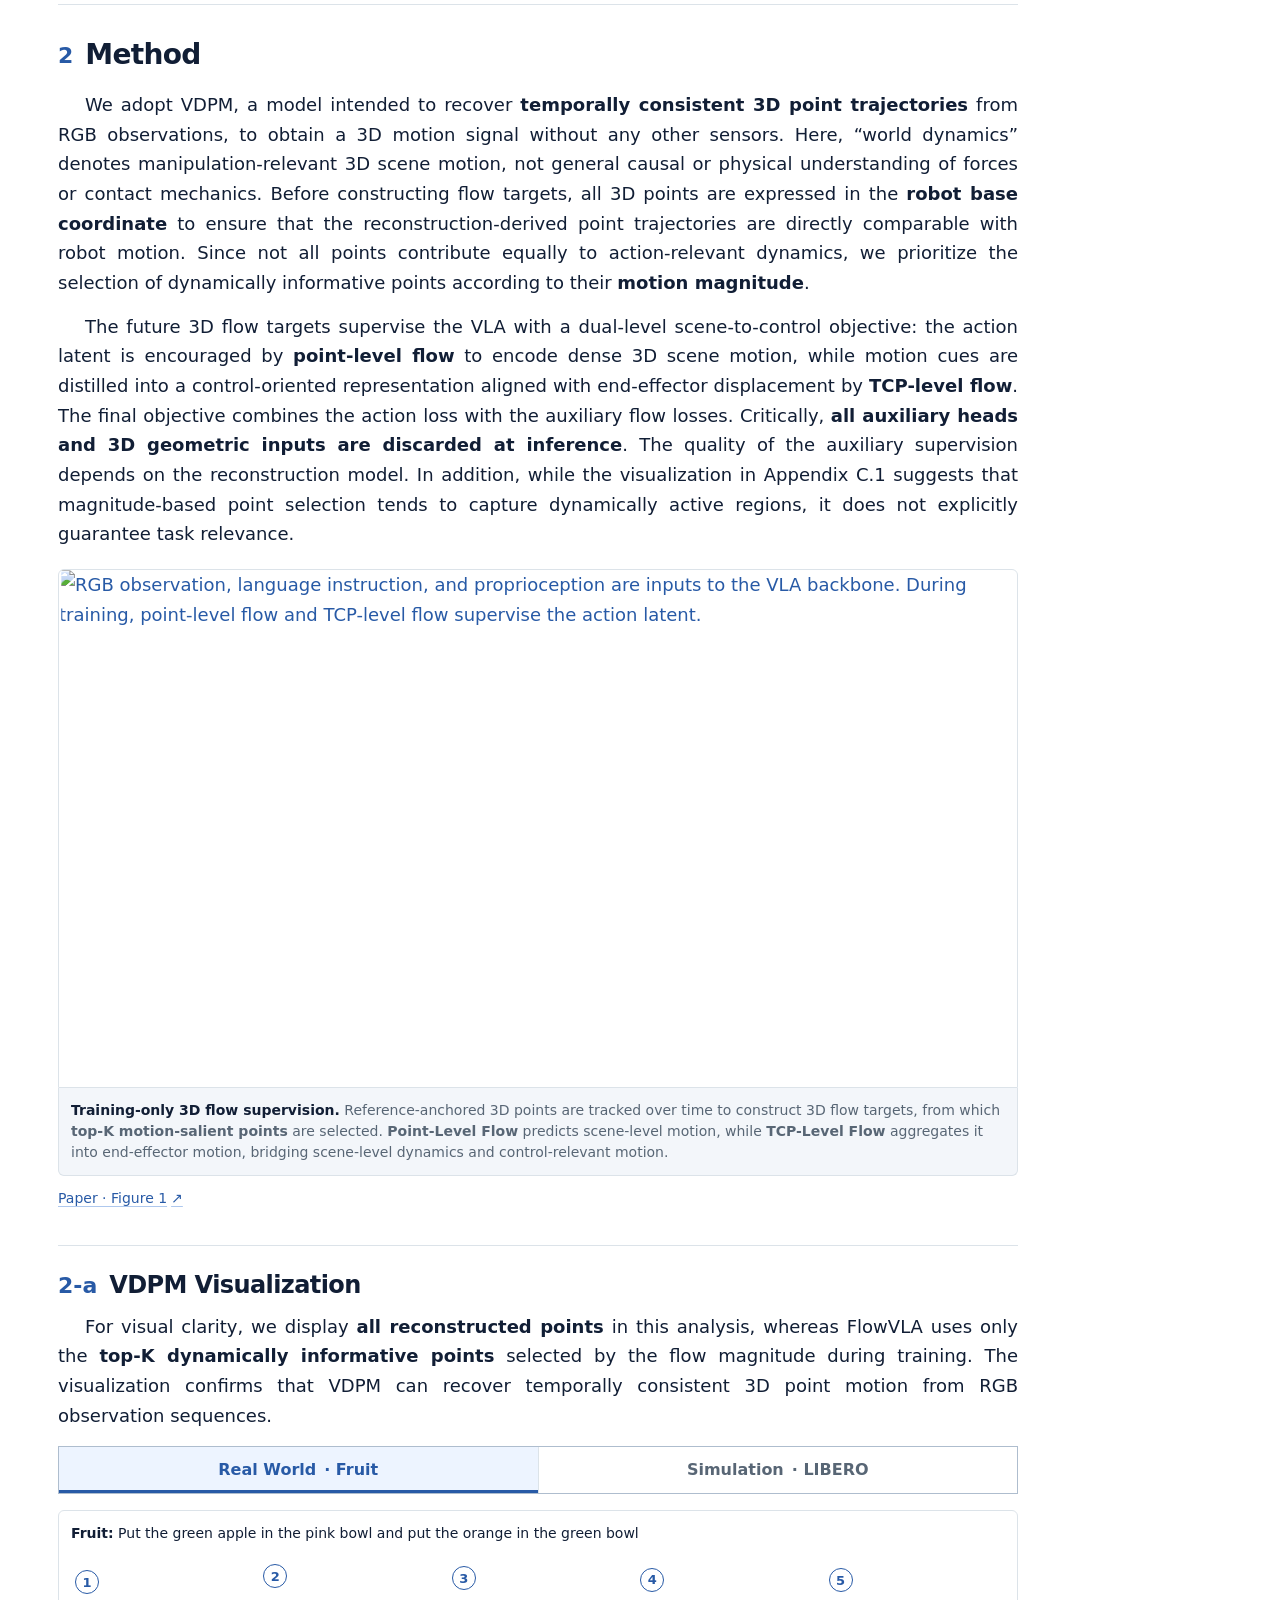
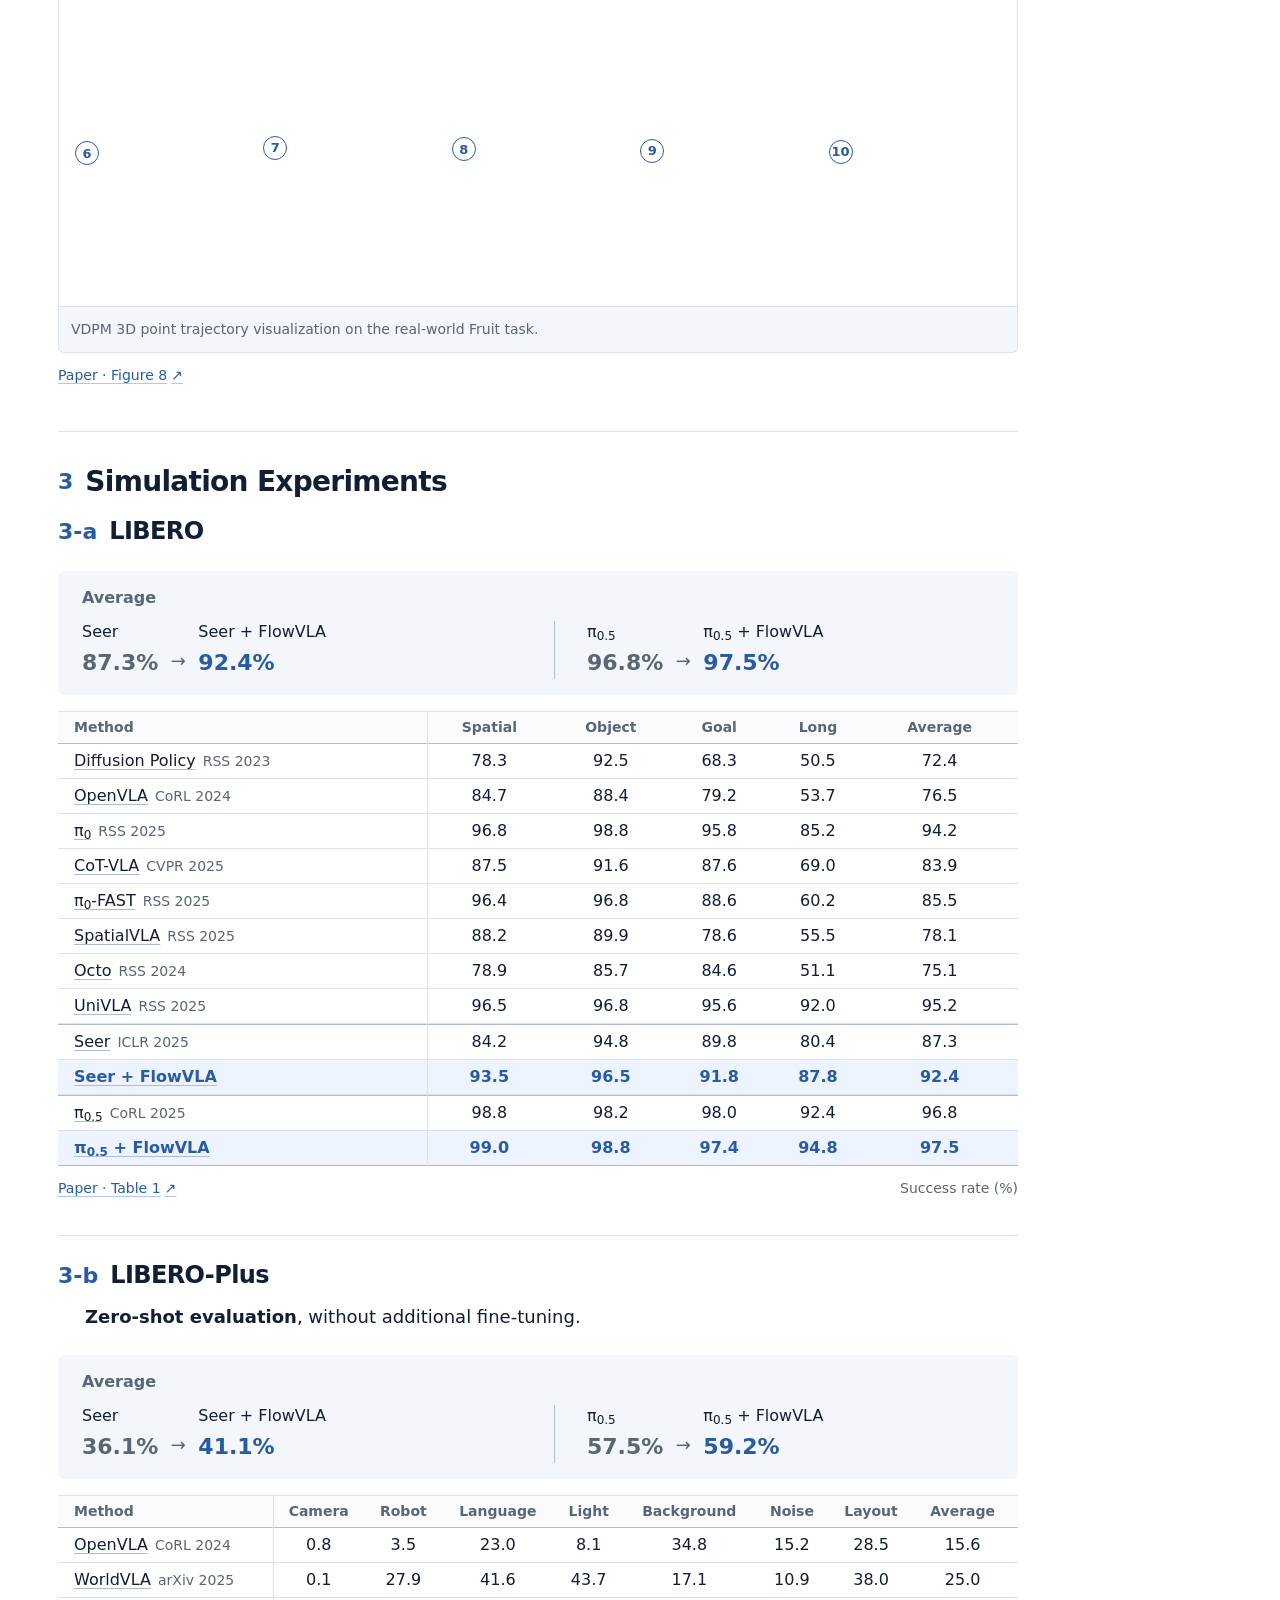
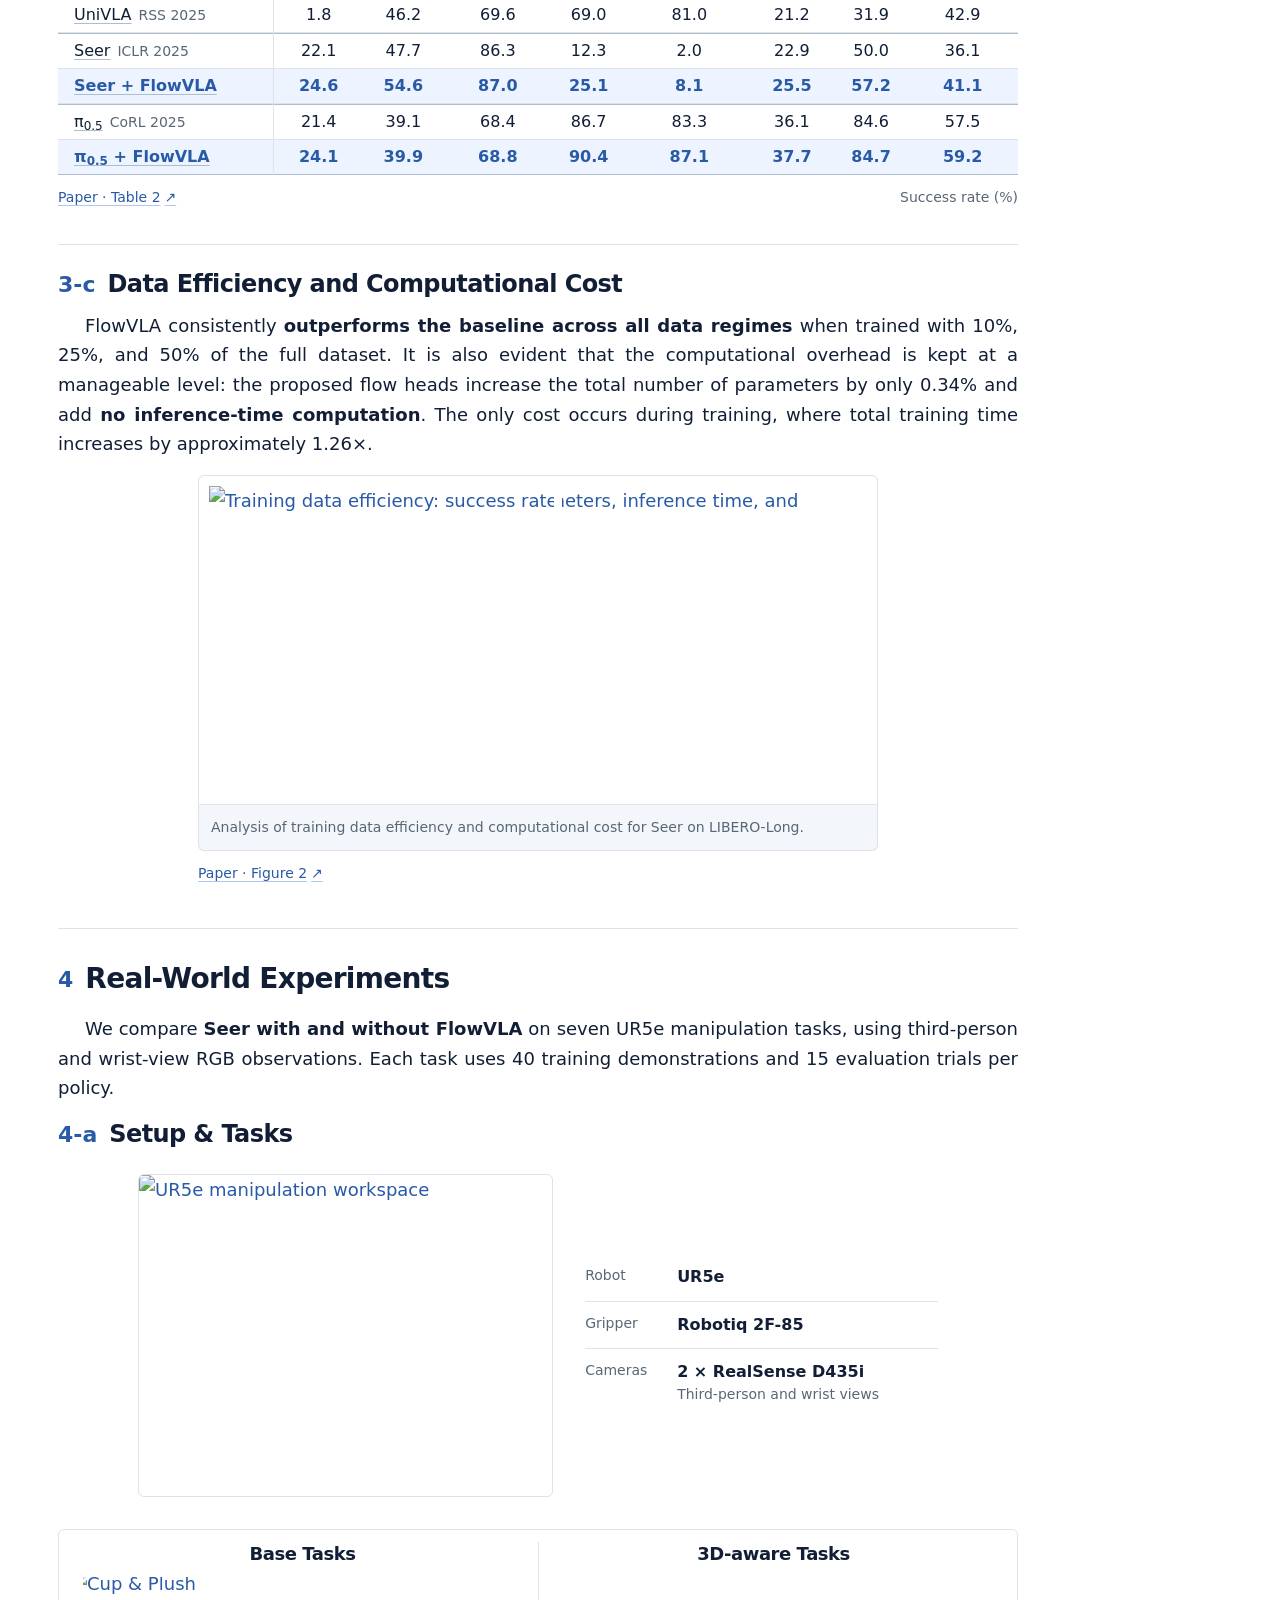
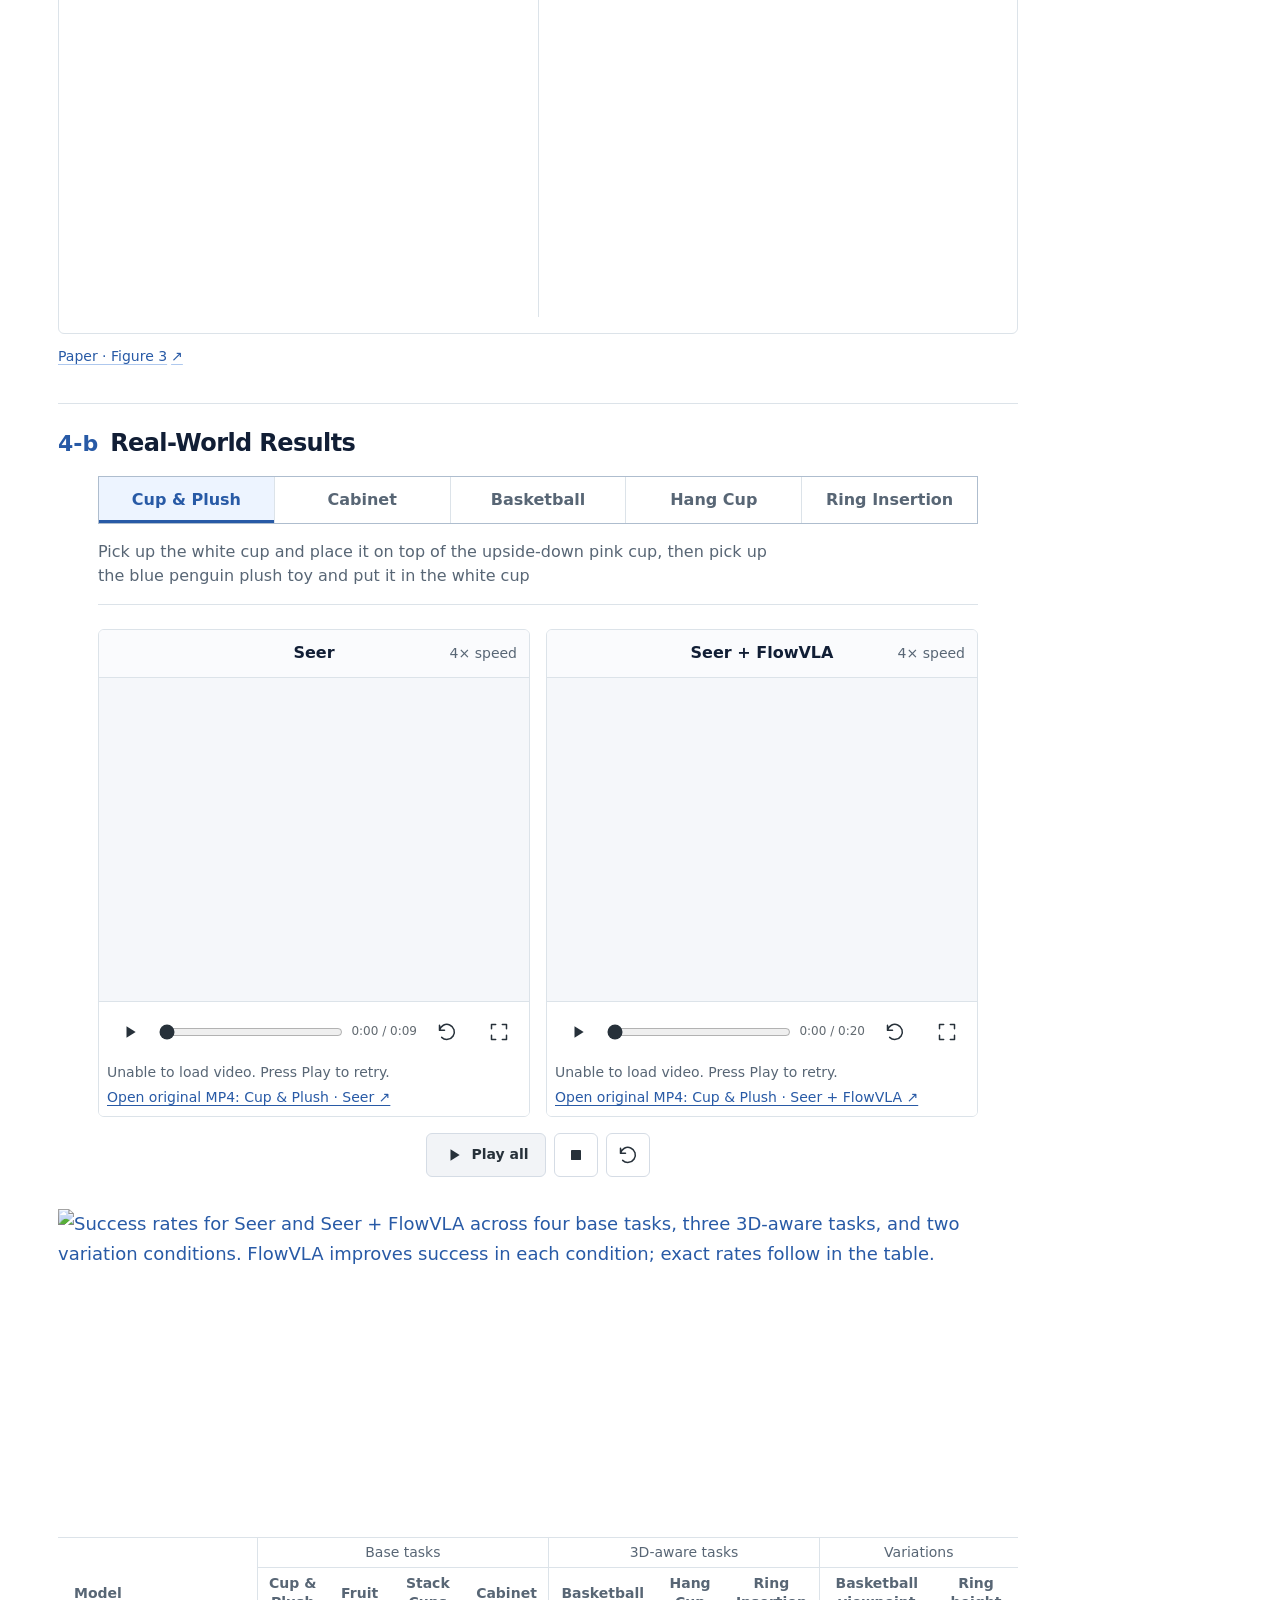
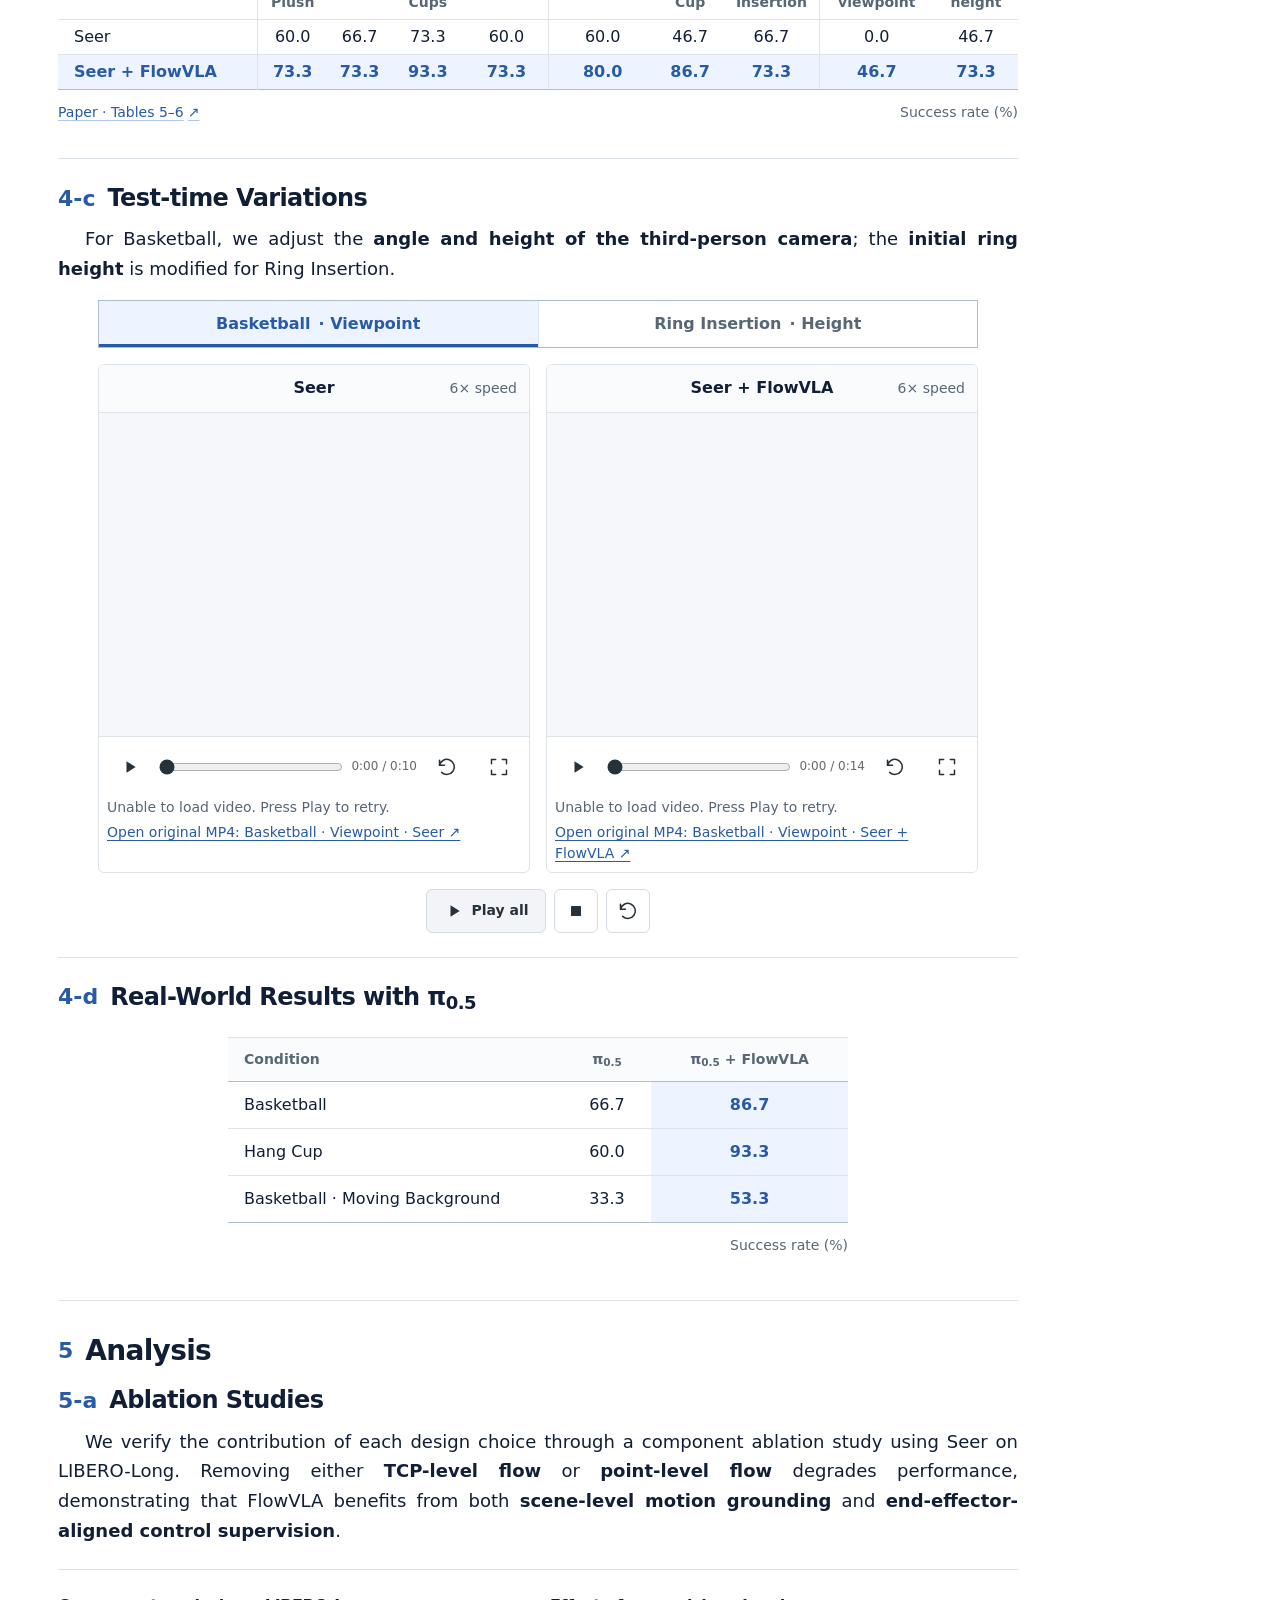
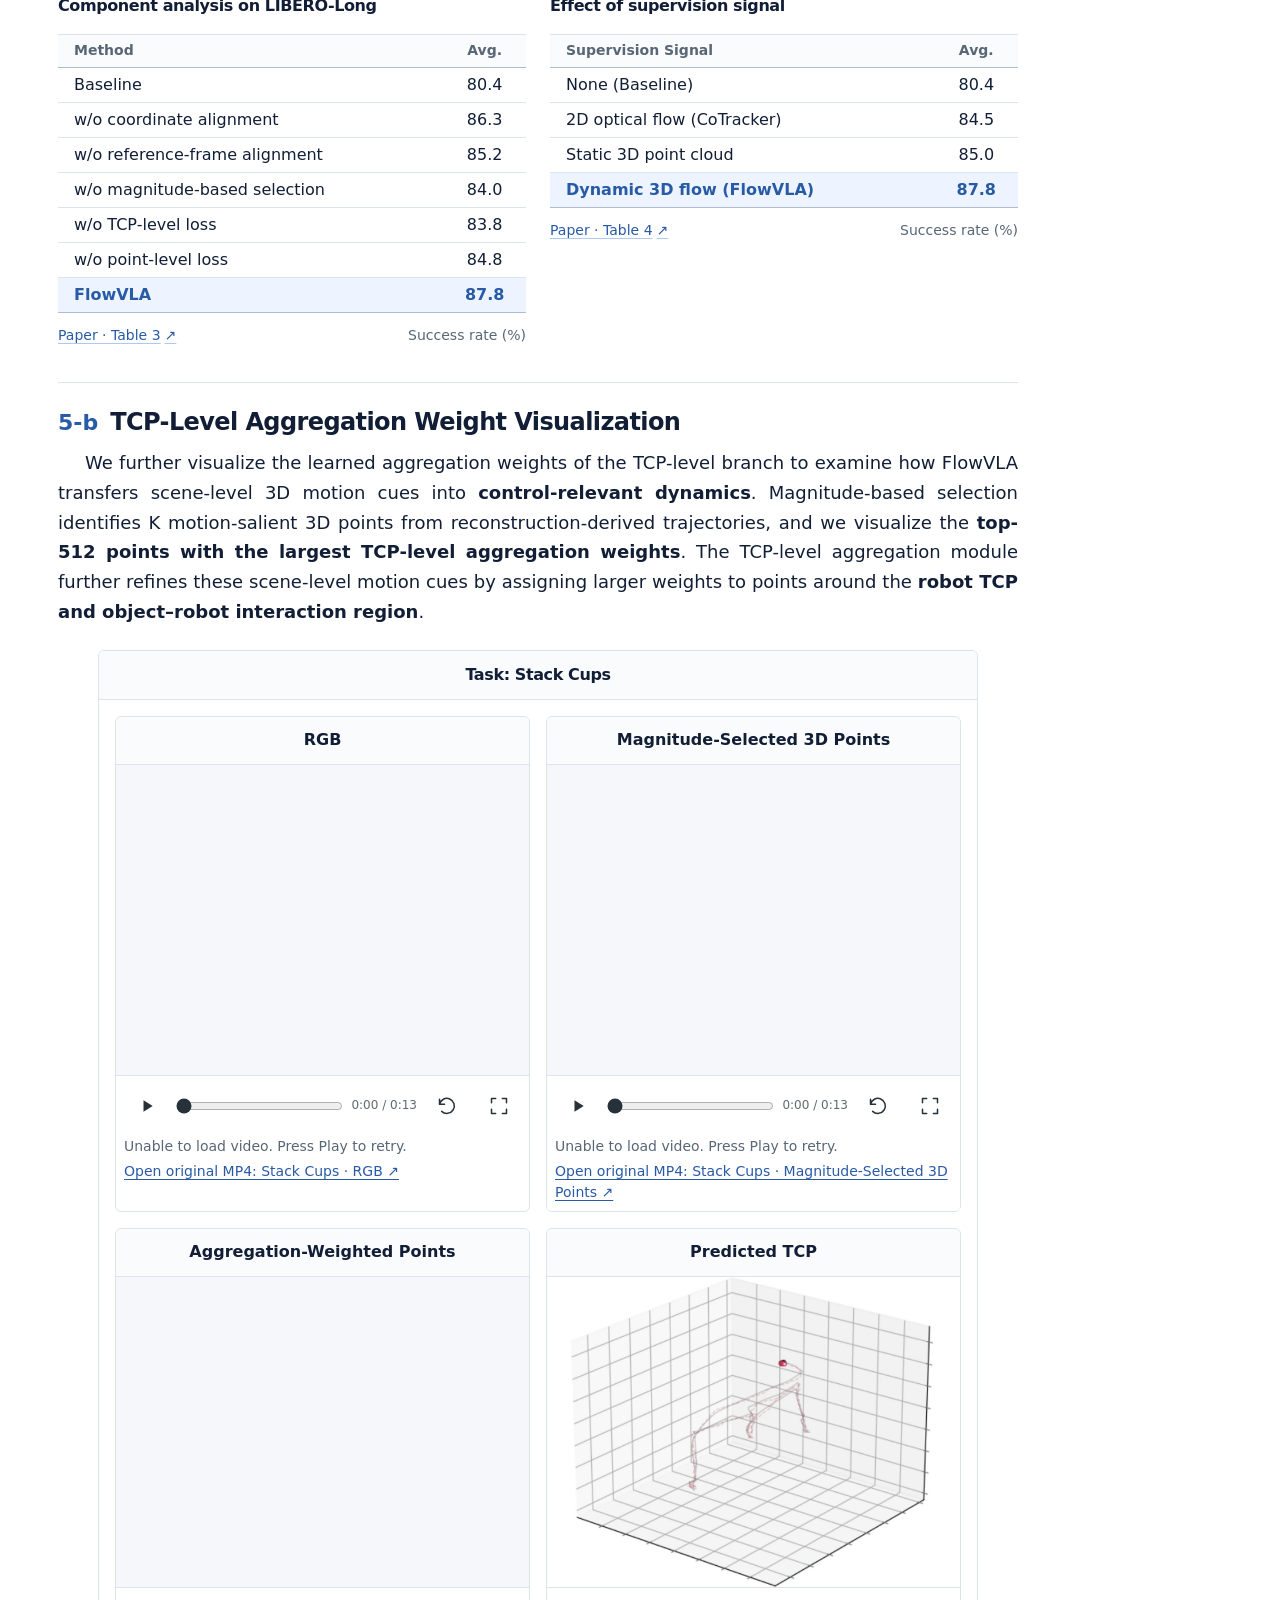
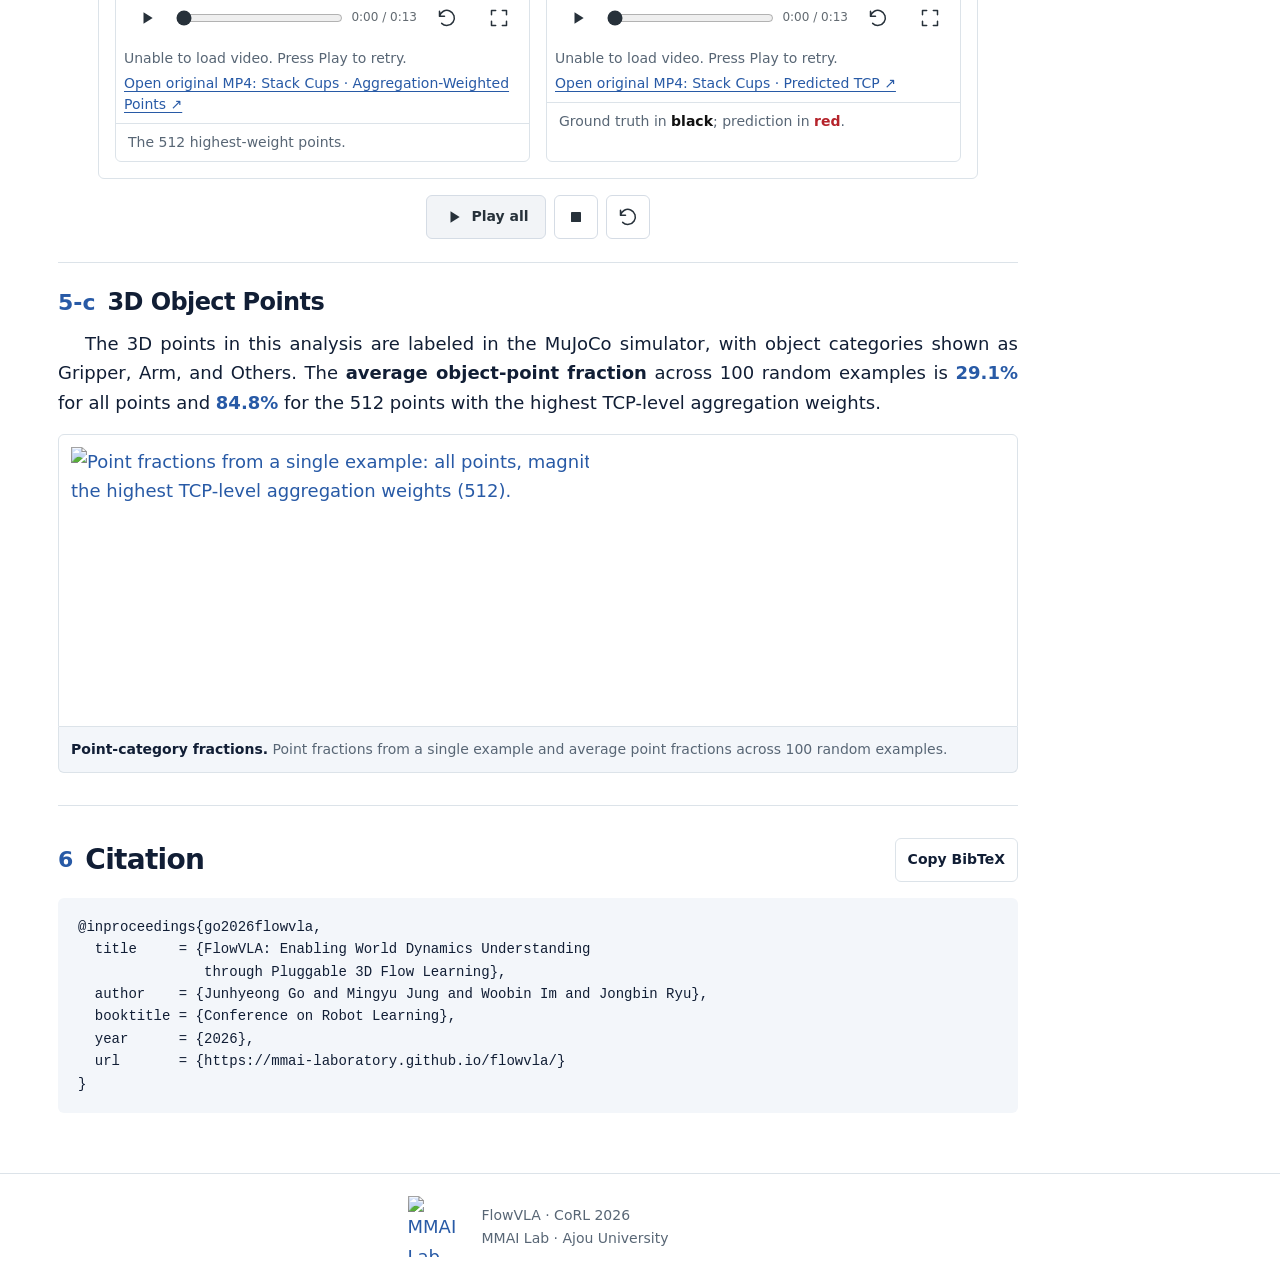
==== commit d5cb52e5: "Fit compact layouts and prevent media toolbar occlusion" ====
--- a/index.html
+++ b/index.html
@@ -1,5 +1,5 @@
 <!doctype html>
-<html lang="en"><head><meta charset="utf-8"><meta name="viewport" content="width=device-width,initial-scale=1"><meta name="color-scheme" content="light"><title>FlowVLA | Pluggable 3D Flow Learning · CoRL 2026</title><meta name="description" content="FlowVLA: Enabling World Dynamics Understanding through Pluggable 3D Flow Learning. CoRL 2026, MMAI Lab, Ajou University."><meta name="author" content="Junhyeong Go, Mingyu Jung, Woobin Im, Jongbin Ryu"><meta name="citation_title" content="FlowVLA: Enabling World Dynamics Understanding through Pluggable 3D Flow Learning"><meta name="citation_author" content="Junhyeong Go"><meta name="citation_author" content="Mingyu Jung"><meta name="citation_author" content="Woobin Im"><meta name="citation_author" content="Jongbin Ryu"><meta name="citation_conference_title" content="Conference on Robot Learning"><meta name="citation_publication_date" content="2026"><meta property="og:type" content="website"><meta property="og:title" content="FlowVLA · CoRL 2026"><meta property="og:description" content="A reconstruction-guided, pluggable 3D flow learning framework."><link rel="icon" href="assets/images/favicon.png" type="image/png"><link rel="stylesheet" href="styles.css?v=55"><script src="script.js?v=29" defer></script><link rel="canonical" href="https://mmai-laboratory.github.io/flowvla/"><meta property="og:url" content="https://mmai-laboratory.github.io/flowvla/"><meta property="og:image" content="https://mmai-laboratory.github.io/flowvla/assets/images/flowvla-share.jpg"><meta property="og:image:width" content="1200"><meta property="og:image:height" content="630"><meta property="og:image:alt" content="FlowVLA: Enabling World Dynamics Understanding through Pluggable 3D Flow Learning, with real-world RGB and aggregation-weighted point visualizations."><meta name="twitter:image" content="https://mmai-laboratory.github.io/flowvla/assets/images/flowvla-share.jpg"><meta name="twitter:image:alt" content="FlowVLA: Enabling World Dynamics Understanding through Pluggable 3D Flow Learning, with real-world RGB and aggregation-weighted point visualizations."><meta name="twitter:card" content="summary_large_image"><meta name="citation_pdf_url" content="https://mmai-laboratory.github.io/flowvla/assets/papers/flowvla-submission.pdf"></head>
+<html lang="en"><head><meta charset="utf-8"><meta name="viewport" content="width=device-width,initial-scale=1"><meta name="color-scheme" content="light"><title>FlowVLA | Pluggable 3D Flow Learning · CoRL 2026</title><meta name="description" content="FlowVLA: Enabling World Dynamics Understanding through Pluggable 3D Flow Learning. CoRL 2026, MMAI Lab, Ajou University."><meta name="author" content="Junhyeong Go, Mingyu Jung, Woobin Im, Jongbin Ryu"><meta name="citation_title" content="FlowVLA: Enabling World Dynamics Understanding through Pluggable 3D Flow Learning"><meta name="citation_author" content="Junhyeong Go"><meta name="citation_author" content="Mingyu Jung"><meta name="citation_author" content="Woobin Im"><meta name="citation_author" content="Jongbin Ryu"><meta name="citation_conference_title" content="Conference on Robot Learning"><meta name="citation_publication_date" content="2026"><meta property="og:type" content="website"><meta property="og:title" content="FlowVLA · CoRL 2026"><meta property="og:description" content="A reconstruction-guided, pluggable 3D flow learning framework."><link rel="icon" href="assets/images/favicon.png" type="image/png"><link rel="stylesheet" href="styles.css?v=56"><script src="script.js?v=29" defer></script><link rel="canonical" href="https://mmai-laboratory.github.io/flowvla/"><meta property="og:url" content="https://mmai-laboratory.github.io/flowvla/"><meta property="og:image" content="https://mmai-laboratory.github.io/flowvla/assets/images/flowvla-share.jpg"><meta property="og:image:width" content="1200"><meta property="og:image:height" content="630"><meta property="og:image:alt" content="FlowVLA: Enabling World Dynamics Understanding through Pluggable 3D Flow Learning, with real-world RGB and aggregation-weighted point visualizations."><meta name="twitter:image" content="https://mmai-laboratory.github.io/flowvla/assets/images/flowvla-share.jpg"><meta name="twitter:image:alt" content="FlowVLA: Enabling World Dynamics Understanding through Pluggable 3D Flow Learning, with real-world RGB and aggregation-weighted point visualizations."><meta name="twitter:card" content="summary_large_image"><meta name="citation_pdf_url" content="https://mmai-laboratory.github.io/flowvla/assets/papers/flowvla-submission.pdf"></head>
 <body class="full-page">
 <a class="skip" href="#main">Skip to content</a>
 <header class="site-header"><div class="wrap header-inner">
--- a/styles.css
+++ b/styles.css
@@ -321,7 +321,7 @@
 .full-page .table-block>.table-scroll-hint,
 .full-page .performance-results>.performance-scroll-hint{
   margin:0 0 var(--space-1);padding:0;border:0;background:transparent;
-  color:var(--muted);font-size:var(--text-meta);line-height:1.5;text-align:right;
+  color:var(--muted);font-size:var(--text-meta);line-height:1.5;text-align:center;
 }
 .full-page .benchmark-table{min-width:40rem}
 .full-page .benchmark-table th,.full-page .benchmark-table td{padding:var(--cell-block) var(--cell-inline)}
@@ -437,22 +437,23 @@
 .full-page .video-original-link{display:block;margin-top:var(--space-1);text-decoration:underline;overflow-wrap:anywhere}
 .full-page .comparison-dialog{width:calc(100vw - 32px);max-width:1600px;max-height:96dvh;container:demo-region / inline-size}
 .full-page .dialog-head>.button{flex-shrink:0;white-space:nowrap}
-.full-page #comparison-dialog .media-group{max-width:none;margin:0}
+.full-page #comparison-dialog .media-group{width:100%;max-width:none;margin:0}
 .full-page .comparison-dialog .player-controls{grid-template-columns:var(--control-height) minmax(32px,1fr) auto var(--control-height)}
 .full-page .comparison-dialog .player-controls.is-coordinated{grid-template-columns:1fr}
 .full-page #figure-dialog{width:calc(100vw - 32px);max-width:1800px;max-height:96dvh}
 .full-page .figure-viewer{height:72dvh;max-height:72dvh;scrollbar-gutter:stable}
 .full-page .figure-viewer img{margin-inline:auto;user-select:none;-webkit-user-drag:none}
 .full-page .figure-scale{min-height:var(--control-height);padding:var(--space-2);border:1px solid var(--line);border-radius:var(--radius);background:white;color:var(--ink);font:inherit;font-size:var(--text-control)}
+@container demo-region (max-width:719px){
+  .full-page #comparison-dialog .comparison-pair{grid-template-columns:minmax(0,1fr);gap:14px}
+}
 @container demo-region (max-width:639px){
-  /* Shared actions move with the same content breakpoint as stacked clips. */
+  /* Nearby actions occupy their own row and never cover scrolling media. */
   .full-page .media-group{display:flex;flex-direction:column}
-  .full-page .media-group>.group-controls[data-mode]{order:-1;position:sticky;top:calc(var(--header) + 8px);z-index:4;width:100%;margin:0 0 var(--space-3);padding:var(--space-2) 0;background:white;box-shadow:0 2px 5px #1721310d}
-  .full-page .comparison-dialog .media-group>.group-controls{top:0}
+  .full-page .media-group>.group-controls[data-mode]{order:-1;position:static;width:min(100%,28rem);margin:0 auto var(--space-4);padding:0;background:transparent;box-shadow:none}
 }
 @media(max-width:600px){
   .full-page .comparison-dialog,.full-page #figure-dialog{width:calc(100vw - 16px)}
-  .full-page #comparison-dialog .comparison-pair{grid-template-columns:minmax(0,1fr);gap:14px}
   .full-page .figure-viewer{height:66dvh;max-height:66dvh}
   .full-page .figure-scale{max-width:9rem}
 }
@@ -602,9 +603,14 @@
 .full-page .result-comparison dd{margin:var(--space-1) 0 0;font-size:var(--text-result-value);font-weight:var(--weight-semibold);line-height:var(--leading-compact);font-variant-numeric:tabular-nums}
 .full-page .result-before dd{color:var(--muted)}
 .full-page .result-after dd{color:var(--result-ink)}
-@container benchmark (max-width:639px){
+@container benchmark (max-width:719px){
   .full-page .result-summary{padding:var(--space-4);gap:var(--space-3)}
-  .full-page .result-comparisons{width:100%;grid-template-columns:1fr;align-items:stretch;gap:0}
+  .full-page .result-comparisons{gap:var(--space-4)}
+  .full-page .result-comparison+.result-comparison{padding-left:var(--space-4)}
+}
+@container benchmark (max-width:519px){
+  .full-page .result-summary{width:fit-content;max-width:100%;margin-inline:auto}
+  .full-page .result-comparisons{grid-template-columns:1fr;align-items:stretch;gap:0}
   .full-page .result-comparison{justify-content:start}
   .full-page .result-comparison+.result-comparison{
     margin:var(--space-4) 0 0;padding:var(--space-4) 0 0;
@@ -613,7 +619,7 @@
 }
 .full-page .performance-table-heading{gap:var(--space-3);justify-content:space-between}
 .full-page .performance-table-heading .table-metric{margin-left:auto;text-align:right}
-.full-page .performance-scroll-hint{margin:0;padding:var(--space-2) var(--evidence-inset);font-size:var(--text-meta);text-align:right;color:var(--muted)}
+.full-page .performance-scroll-hint{margin:0;padding:var(--space-2) var(--evidence-inset);font-size:var(--text-meta);text-align:center;color:var(--muted)}
 .full-page .table-footer{padding:var(--space-2) var(--evidence-inset);background:white}
 .full-page .table-footer .table-provenance{margin:0;display:flex;align-items:baseline;flex-wrap:wrap;gap:var(--space-2);text-align:left;font-size:var(--text-meta);line-height:var(--leading-compact)}
 .full-page .table-source-link{font-weight:var(--weight-medium)}
@@ -690,8 +696,12 @@
   .full-page .media-gallery[data-gallery="real-world"]>.choices button:nth-child(odd){border-left:0}
   .full-page .media-gallery[data-gallery="real-world"]>.choices button:nth-child(n+3){border-top:1px solid var(--line)}
   .full-page .media-gallery[data-gallery="real-world"]>.choices button:last-child:nth-child(odd){grid-column:1/-1}
-  .full-page .media-gallery:is([data-gallery="variations"],[data-gallery="reconstruction-examples"])>.choices{flex-direction:column}
-  .full-page .media-gallery:is([data-gallery="variations"],[data-gallery="reconstruction-examples"])>.choices button+button{border-left:0;border-top:1px solid var(--line)}
+  .full-page .media-gallery[data-gallery="reconstruction-examples"]>.choices{flex-direction:column}
+  .full-page .media-gallery[data-gallery="reconstruction-examples"]>.choices button+button{border-left:0;border-top:1px solid var(--line)}
+}
+@container demo-region (max-width:459px){
+  .full-page .media-gallery[data-gallery="variations"]>.choices{flex-direction:column}
+  .full-page .media-gallery[data-gallery="variations"]>.choices button+button{border-left:0;border-top:1px solid var(--line)}
 }
 
 .full-page .media-gallery[data-gallery="reconstruction-examples"]>.choices{max-width:none}
@@ -757,7 +767,8 @@
   margin-inline:auto;
 }
 /* Use the media column's width, so a sidebar never squeezes two tiny players. */
-@container demo-region (max-width:639px){
+@container demo-region (max-width:539px){
+  .full-page:not(.summary-page) .media-group{width:min(100%,24rem)}
   .full-page:not(.summary-page) .comparison-pair,
   .full-page:not(.summary-page) .aggregation-grid{
     grid-template-columns:minmax(0,1fr);
@@ -766,6 +777,17 @@
   .full-page:not(.summary-page) .comparison-pair.single{
     width:100%;
   }
+}
+/* Narrow side-by-side cards retain readable titles and a separate speed row. */
+.full-page .clip{container:media-card / inline-size}
+@container media-card (max-width:319px){
+  .full-page .clip>figcaption,
+  .full-page .clip>figcaption:has(>.speed){
+    grid-template-columns:minmax(0,1fr);min-height:4rem;
+    padding:var(--space-2);row-gap:2px;
+  }
+  .full-page .clip>figcaption>.clip-label{grid-column:1;grid-row:1}
+  .full-page .clip>figcaption>.speed{grid-column:1;grid-row:2;justify-self:center}
 }
 
 .full-page .performance-results{margin-top:var(--space-6)}
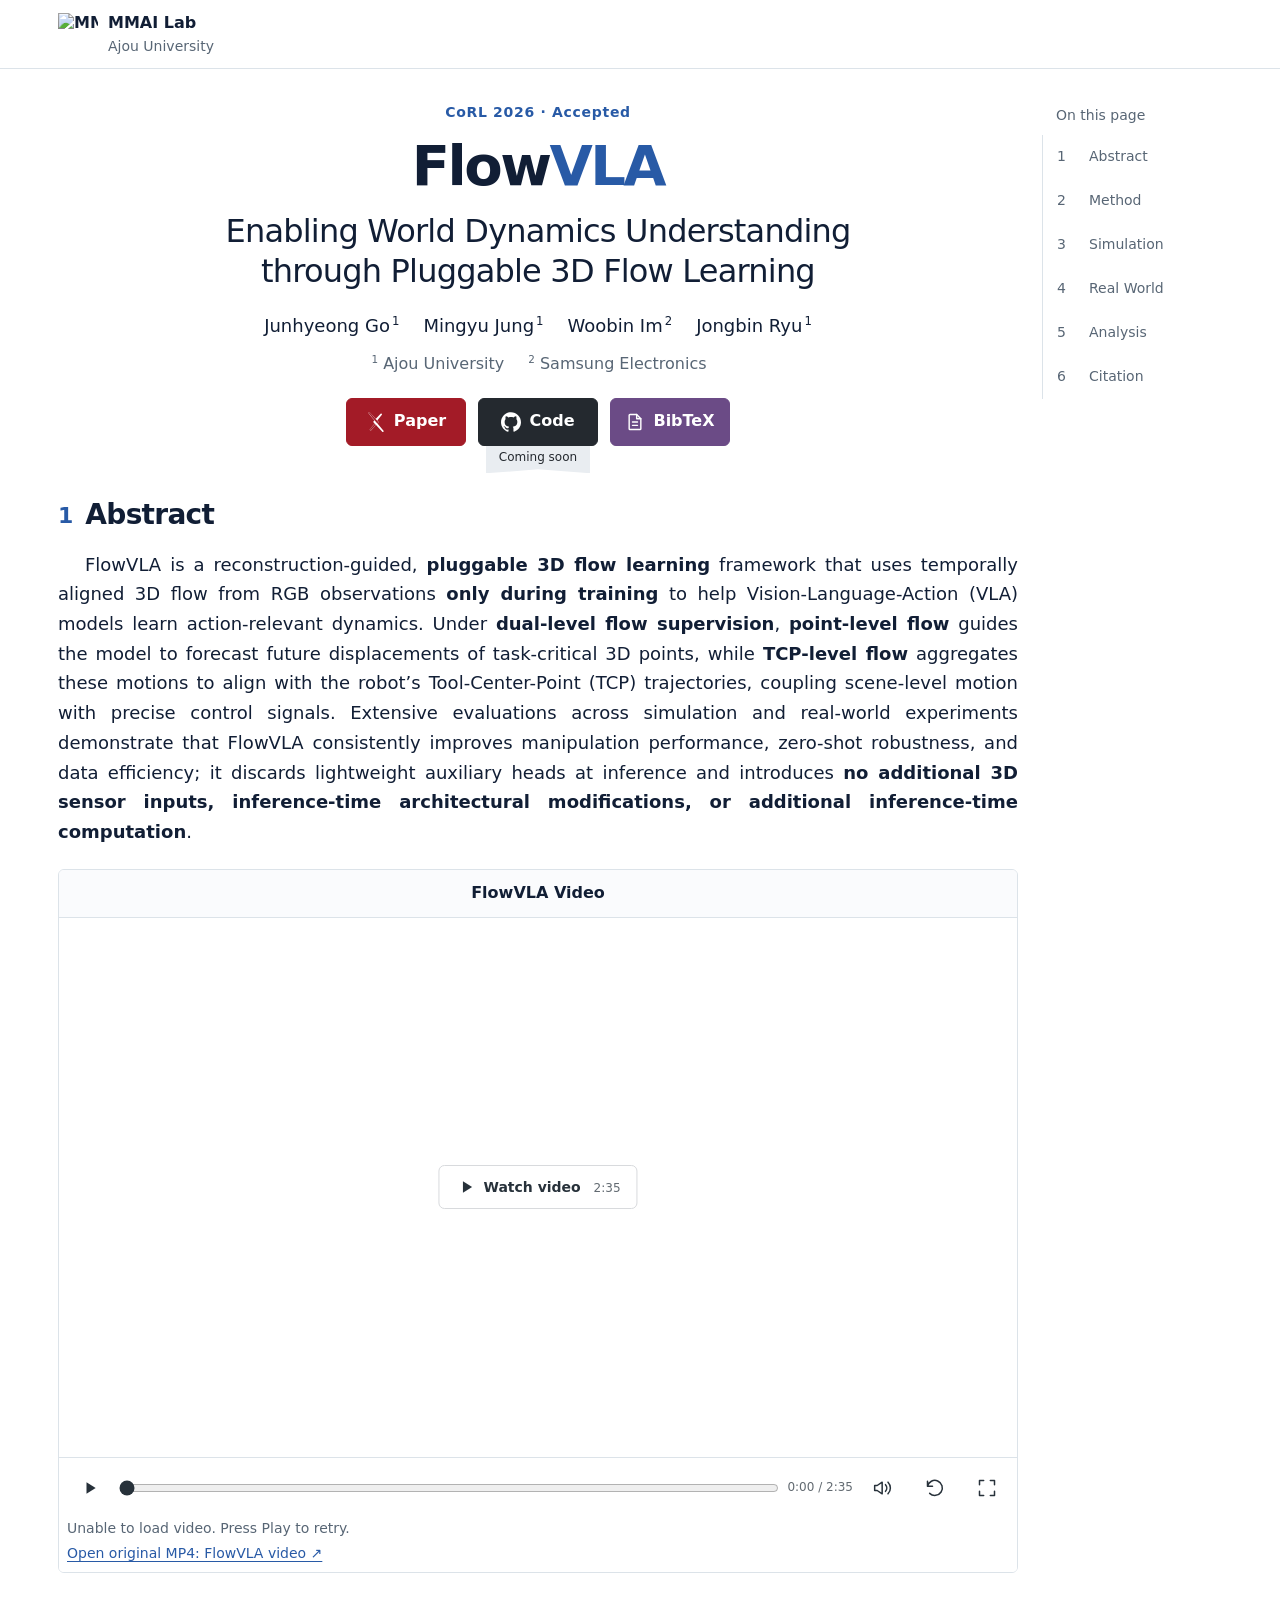
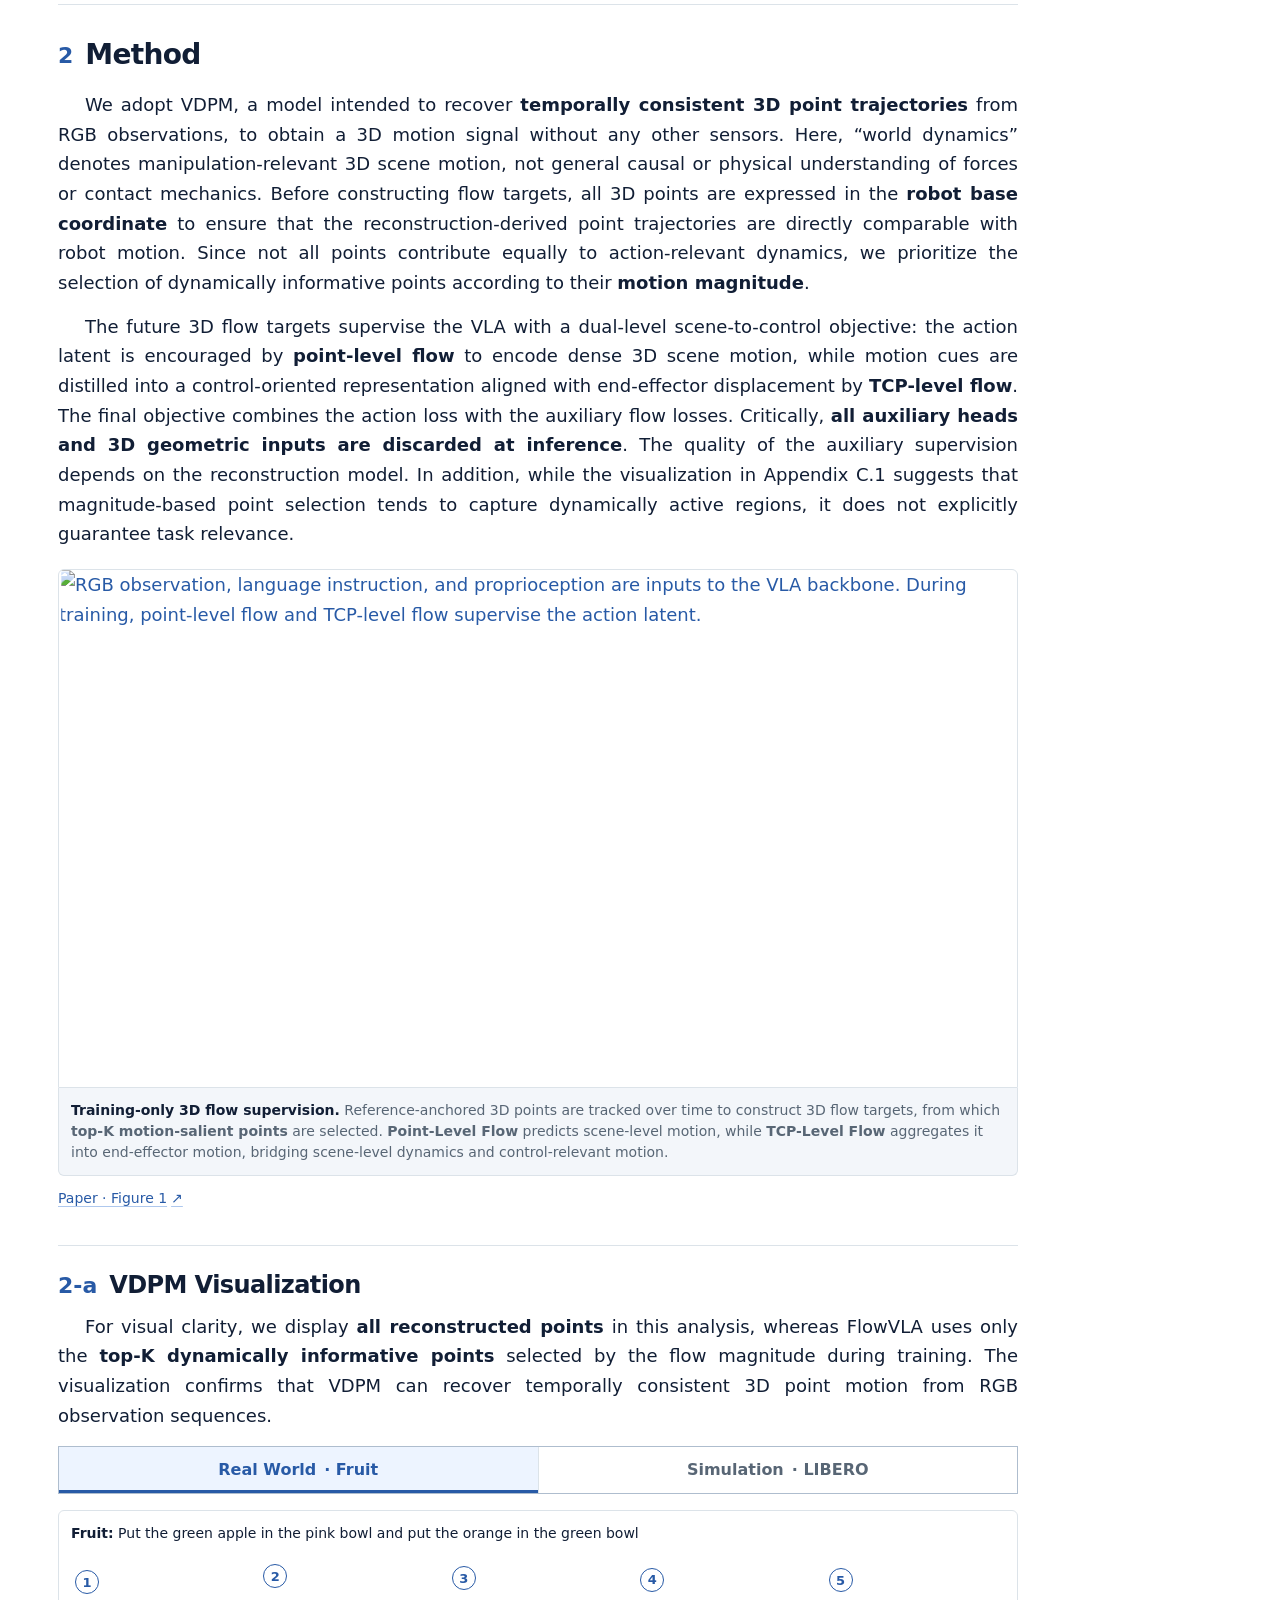
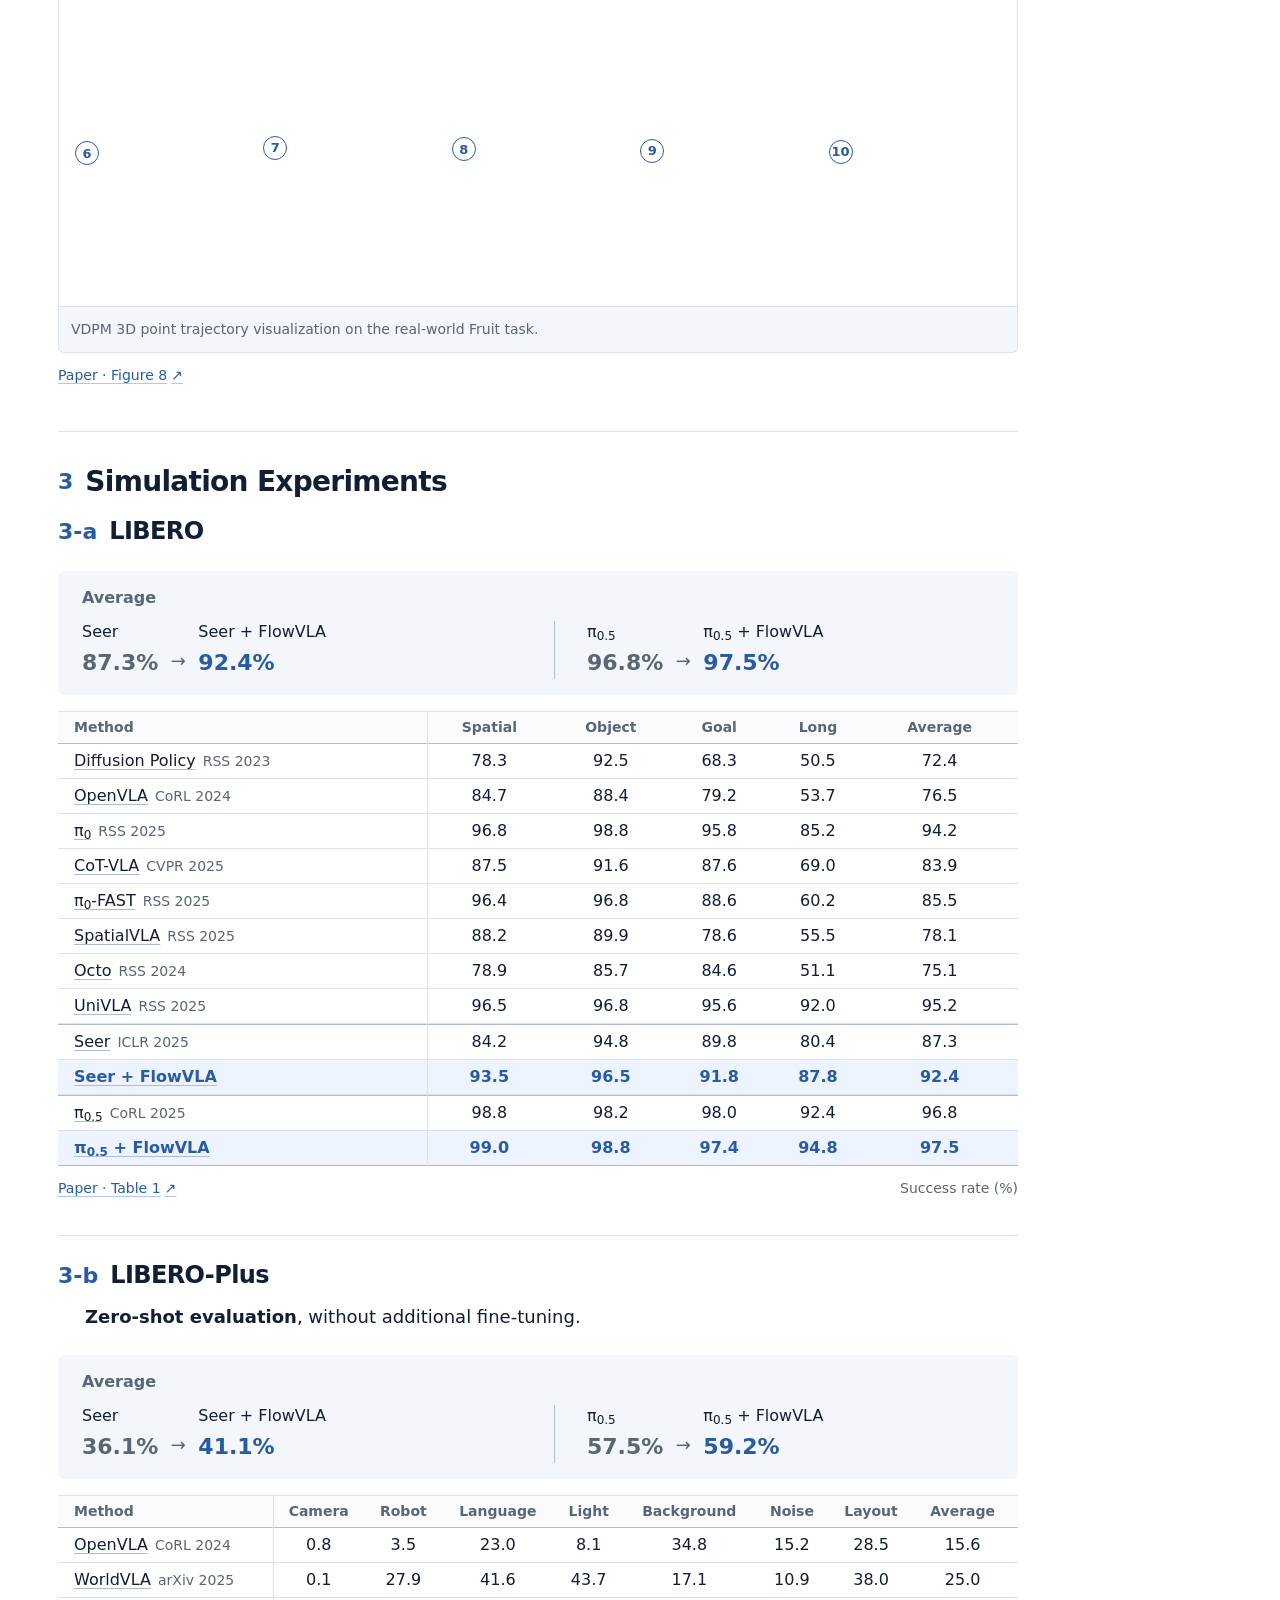
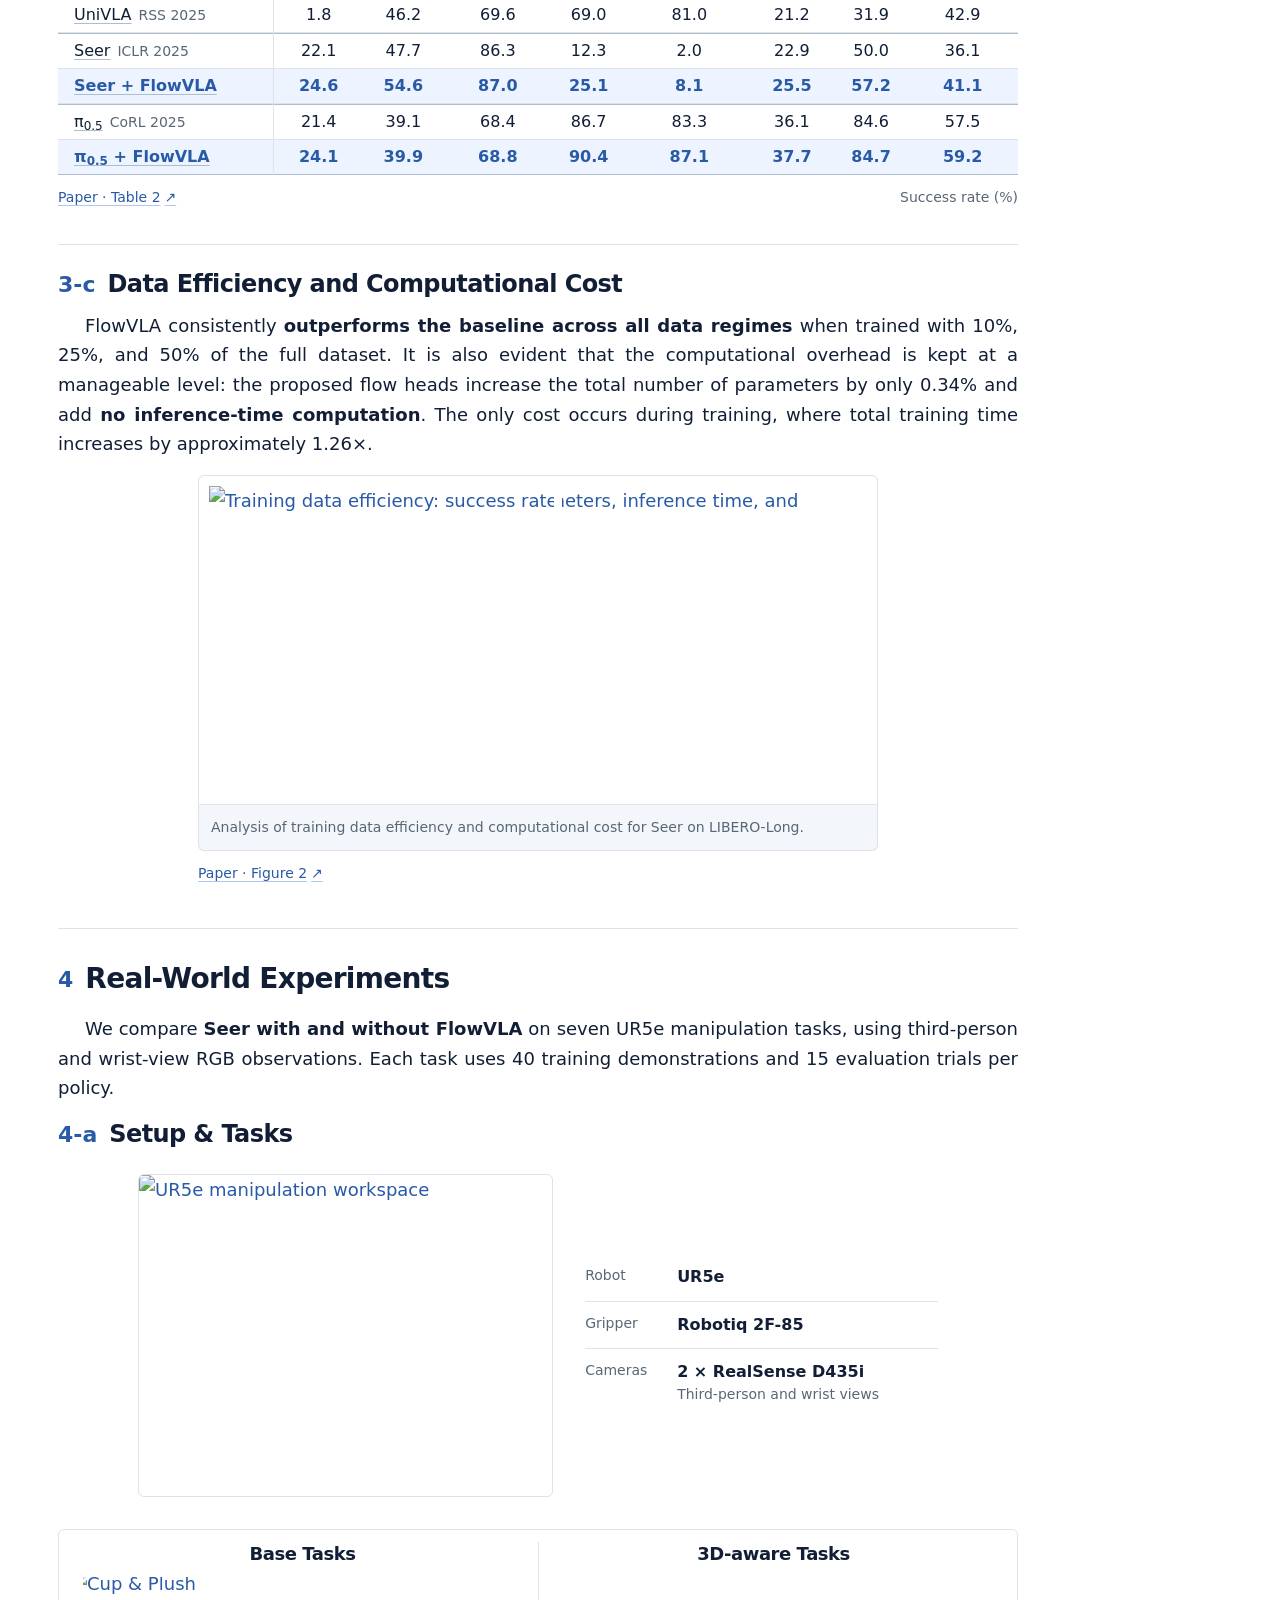
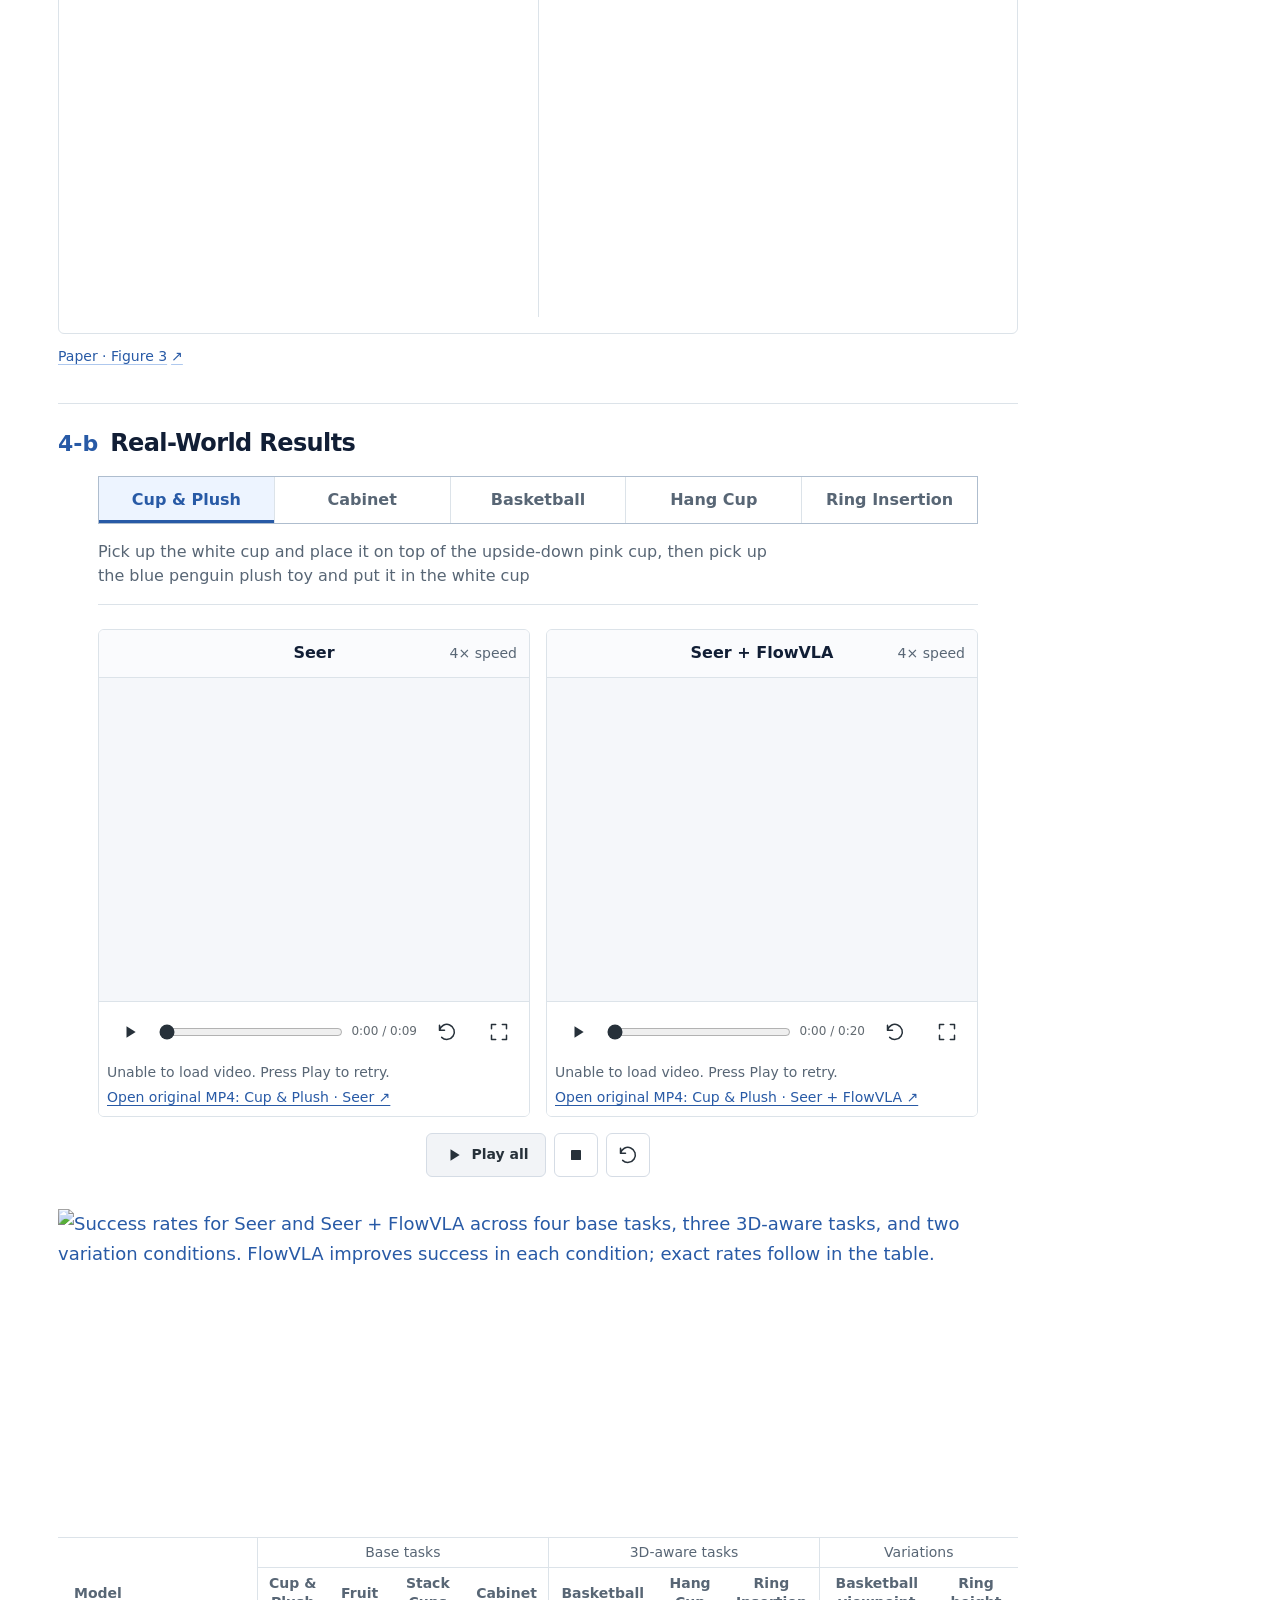
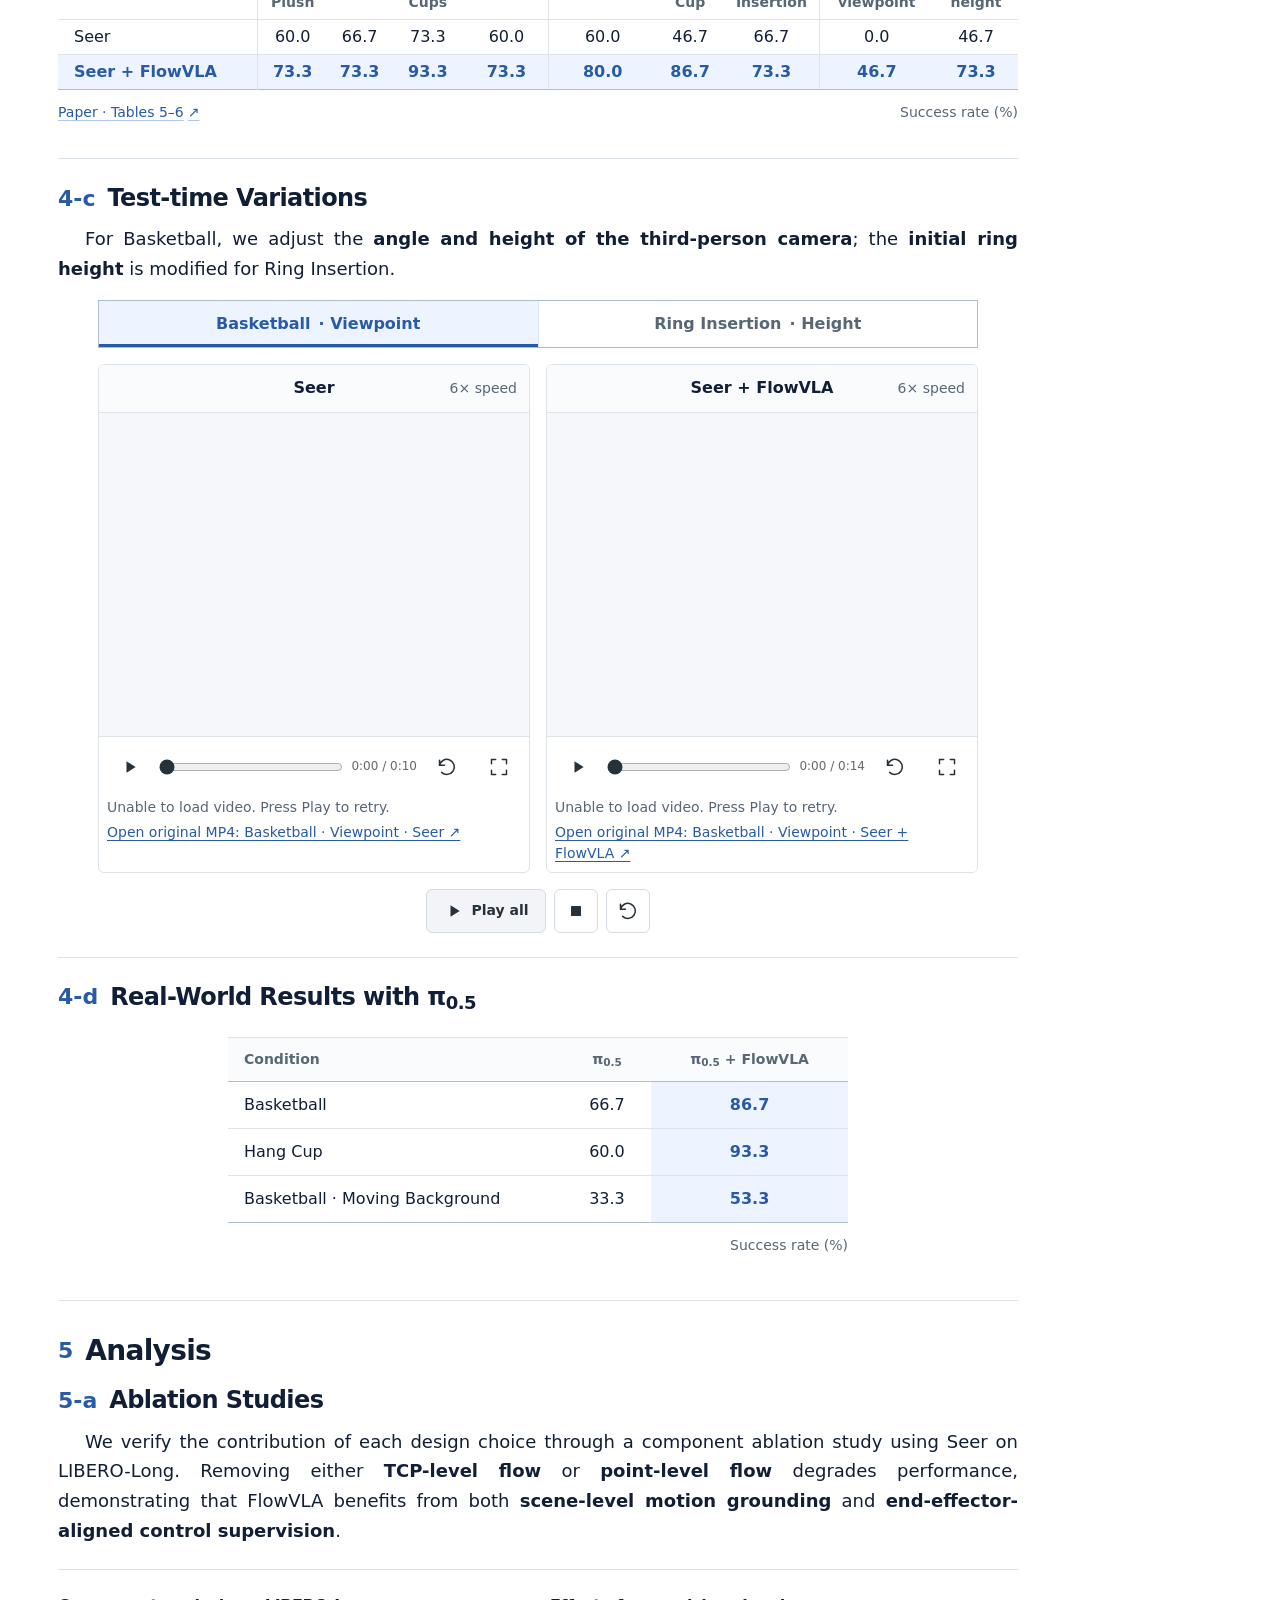
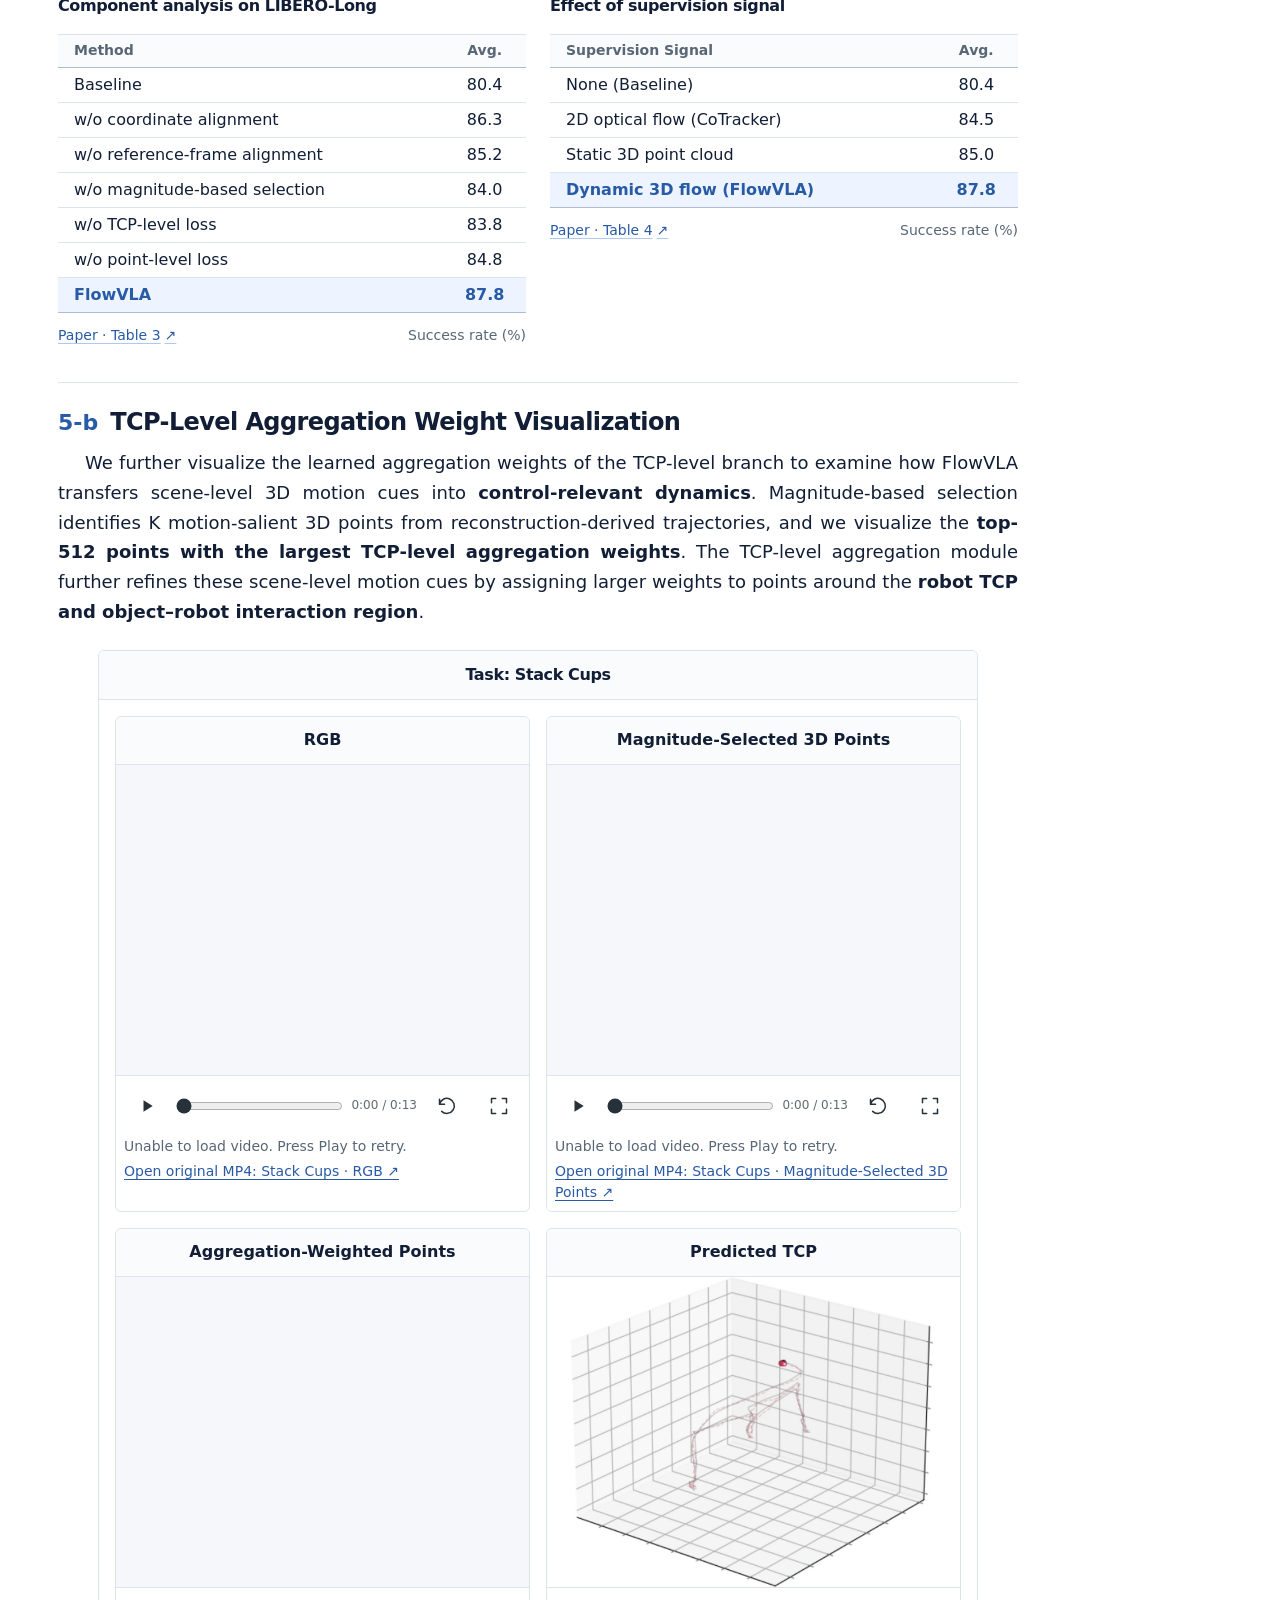
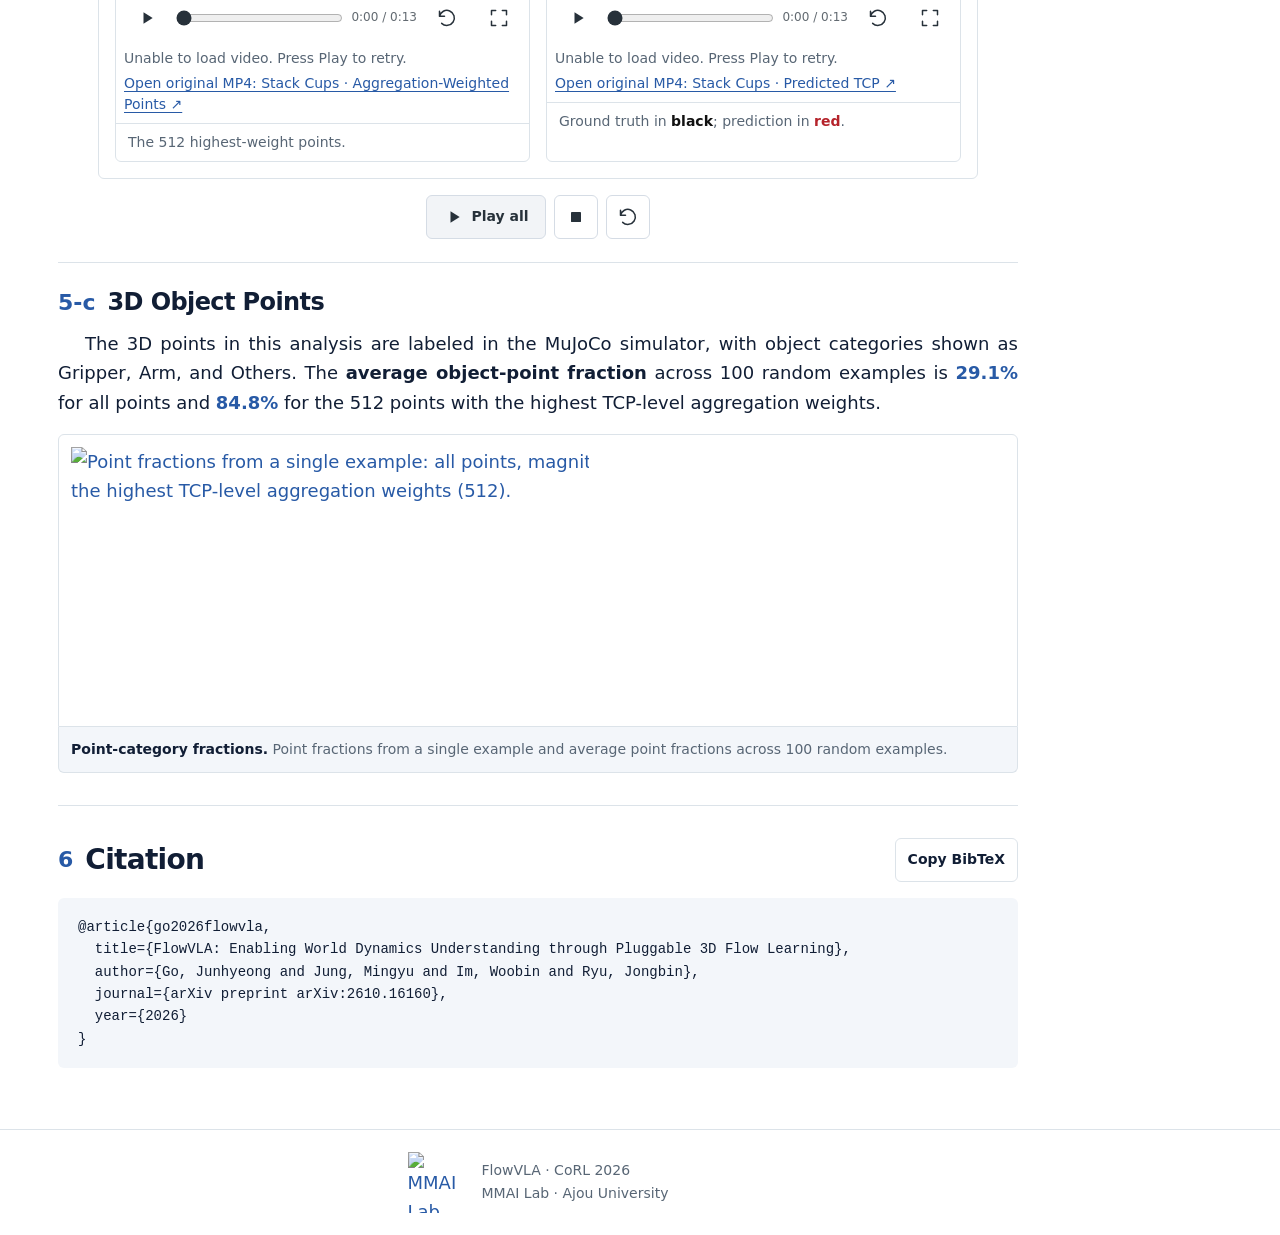
==== commit 3811dd1f: "Publish arXiv paper link and Google Scholar citation" ====
--- a/index.html
+++ b/index.html
@@ -1,5 +1,5 @@
 <!doctype html>
-<html lang="en"><head><meta charset="utf-8"><meta name="viewport" content="width=device-width,initial-scale=1"><meta name="color-scheme" content="light"><title>FlowVLA | Pluggable 3D Flow Learning · CoRL 2026</title><meta name="description" content="FlowVLA: Enabling World Dynamics Understanding through Pluggable 3D Flow Learning. CoRL 2026, MMAI Lab, Ajou University."><meta name="author" content="Junhyeong Go, Mingyu Jung, Woobin Im, Jongbin Ryu"><meta name="citation_title" content="FlowVLA: Enabling World Dynamics Understanding through Pluggable 3D Flow Learning"><meta name="citation_author" content="Junhyeong Go"><meta name="citation_author" content="Mingyu Jung"><meta name="citation_author" content="Woobin Im"><meta name="citation_author" content="Jongbin Ryu"><meta name="citation_conference_title" content="Conference on Robot Learning"><meta name="citation_publication_date" content="2026"><meta property="og:type" content="website"><meta property="og:title" content="FlowVLA · CoRL 2026"><meta property="og:description" content="A reconstruction-guided, pluggable 3D flow learning framework."><link rel="icon" href="assets/images/favicon.png" type="image/png"><link rel="stylesheet" href="styles.css?v=56"><script src="script.js?v=29" defer></script><link rel="canonical" href="https://mmai-laboratory.github.io/flowvla/"><meta property="og:url" content="https://mmai-laboratory.github.io/flowvla/"><meta property="og:image" content="https://mmai-laboratory.github.io/flowvla/assets/images/flowvla-share.jpg"><meta property="og:image:width" content="1200"><meta property="og:image:height" content="630"><meta property="og:image:alt" content="FlowVLA: Enabling World Dynamics Understanding through Pluggable 3D Flow Learning, with real-world RGB and aggregation-weighted point visualizations."><meta name="twitter:image" content="https://mmai-laboratory.github.io/flowvla/assets/images/flowvla-share.jpg"><meta name="twitter:image:alt" content="FlowVLA: Enabling World Dynamics Understanding through Pluggable 3D Flow Learning, with real-world RGB and aggregation-weighted point visualizations."><meta name="twitter:card" content="summary_large_image"><meta name="citation_pdf_url" content="https://mmai-laboratory.github.io/flowvla/assets/papers/flowvla-submission.pdf"></head>
+<html lang="en"><head><meta charset="utf-8"><meta name="viewport" content="width=device-width,initial-scale=1"><meta name="color-scheme" content="light"><title>FlowVLA | Pluggable 3D Flow Learning · CoRL 2026</title><meta name="description" content="FlowVLA: Enabling World Dynamics Understanding through Pluggable 3D Flow Learning. CoRL 2026, MMAI Lab, Ajou University."><meta name="author" content="Junhyeong Go, Mingyu Jung, Woobin Im, Jongbin Ryu"><meta name="citation_title" content="FlowVLA: Enabling World Dynamics Understanding through Pluggable 3D Flow Learning"><meta name="citation_author" content="Junhyeong Go"><meta name="citation_author" content="Mingyu Jung"><meta name="citation_author" content="Woobin Im"><meta name="citation_author" content="Jongbin Ryu"><meta name="citation_conference_title" content="Conference on Robot Learning"><meta name="citation_publication_date" content="2026"><meta property="og:type" content="website"><meta property="og:title" content="FlowVLA · CoRL 2026"><meta property="og:description" content="A reconstruction-guided, pluggable 3D flow learning framework."><link rel="icon" href="assets/images/favicon.png" type="image/png"><link rel="stylesheet" href="styles.css?v=57"><script src="script.js?v=30" defer></script><link rel="canonical" href="https://mmai-laboratory.github.io/flowvla/"><meta property="og:url" content="https://mmai-laboratory.github.io/flowvla/"><meta property="og:image" content="https://mmai-laboratory.github.io/flowvla/assets/images/flowvla-share.jpg"><meta property="og:image:width" content="1200"><meta property="og:image:height" content="630"><meta property="og:image:alt" content="FlowVLA: Enabling World Dynamics Understanding through Pluggable 3D Flow Learning, with real-world RGB and aggregation-weighted point visualizations."><meta name="twitter:image" content="https://mmai-laboratory.github.io/flowvla/assets/images/flowvla-share.jpg"><meta name="twitter:image:alt" content="FlowVLA: Enabling World Dynamics Understanding through Pluggable 3D Flow Learning, with real-world RGB and aggregation-weighted point visualizations."><meta name="twitter:card" content="summary_large_image"><meta name="citation_pdf_url" content="https://arxiv.org/pdf/2610.16160"></head>
 <body class="full-page">
 <a class="skip" href="#main">Skip to content</a>
 <header class="site-header"><div class="wrap header-inner">
@@ -19,7 +19,7 @@
   <div class="authors"><span><a href="https://gojunhyeong.github.io/">Junhyeong Go</a><sup>1</sup></span><span><a href="https://gnaroshi.dev/">Mingyu Jung</a><sup>1</sup></span><span><a href="https://iwbn.github.io/">Woobin Im</a><sup>2</sup></span><span><a href="https://sites.google.com/view/jongbinryu/about-me">Jongbin Ryu</a><sup>1</sup></span></div>
   <div class="affiliations"><span><sup>1</sup> Ajou University</span><span><sup>2</sup> Samsung Electronics</span></div>
   <div class="actions publication-actions">
-    <div class="publication-item publication-item--paper"><button class="button publication-action" type="button" disabled aria-label="Paper on arXiv" aria-describedby="paper-availability"><svg class="publication-icon" viewBox="0 0 24 24" fill="currentColor" aria-hidden="true" focusable="false"><path d="M3.8423 0a1.0037 1.0037 0 0 0-.922.6078c-.1536.3687-.0438.6275.2938 1.1113l6.9185 8.3597-1.0223 1.1058a1.0393 1.0393 0 0 0 .003 1.4229l1.2292 1.3135-5.4391 6.4444c-.2803.299-.4538.823-.2971 1.1986a1.0253 1.0253 0 0 0 .9585.635.9133.9133 0 0 0 .6891-.3405l5.783-6.126 7.4902 8.0051a.8527.8527 0 0 0 .6835.2597.9575.9575 0 0 0 .8777-.6138c.1577-.377-.017-.7502-.306-1.1407l-7.0518-8.3418 1.0632-1.13a.9626.9626 0 0 0 .0089-1.3165L4.6336.4639s-.3733-.4535-.768-.463zm0 .272h.0166c.2179.0052.4874.2715.5644.3639l.005.006.0052.0055 10.169 10.9905a.6915.6915 0 0 1-.0072.945l-1.0666 1.133-1.4982-1.7724-8.5994-10.39c-.3286-.472-.352-.6183-.2592-.841a.7307.7307 0 0 1 .6704-.4401Zm14.341 1.5701a.877.877 0 0 0-.6554.2418l-5.6962 6.1584 1.6944 1.8319 5.3089-6.5138c.3251-.4335.479-.6603.3247-1.0292a1.1205 1.1205 0 0 0-.9763-.689zm-7.6557 12.2823 1.3186 1.4135-5.7864 6.1295a.6494.6494 0 0 1-.4959.26.7516.7516 0 0 1-.706-.4669c-.1119-.2682.0359-.6864.2442-.9083l.0051-.0055.0047-.0055z"/></svg><span>Paper</span></button><span class="publication-status" id="paper-availability">Coming soon</span></div>
+    <div class="publication-item publication-item--paper"><a class="button publication-action" href="https://arxiv.org/abs/2610.16160" target="_blank" rel="noopener" aria-label="Paper on arXiv (opens in a new tab)"><svg class="publication-icon" viewBox="0 0 24 24" fill="currentColor" aria-hidden="true" focusable="false"><path d="M3.8423 0a1.0037 1.0037 0 0 0-.922.6078c-.1536.3687-.0438.6275.2938 1.1113l6.9185 8.3597-1.0223 1.1058a1.0393 1.0393 0 0 0 .003 1.4229l1.2292 1.3135-5.4391 6.4444c-.2803.299-.4538.823-.2971 1.1986a1.0253 1.0253 0 0 0 .9585.635.9133.9133 0 0 0 .6891-.3405l5.783-6.126 7.4902 8.0051a.8527.8527 0 0 0 .6835.2597.9575.9575 0 0 0 .8777-.6138c.1577-.377-.017-.7502-.306-1.1407l-7.0518-8.3418 1.0632-1.13a.9626.9626 0 0 0 .0089-1.3165L4.6336.4639s-.3733-.4535-.768-.463zm0 .272h.0166c.2179.0052.4874.2715.5644.3639l.005.006.0052.0055 10.169 10.9905a.6915.6915 0 0 1-.0072.945l-1.0666 1.133-1.4982-1.7724-8.5994-10.39c-.3286-.472-.352-.6183-.2592-.841a.7307.7307 0 0 1 .6704-.4401Zm14.341 1.5701a.877.877 0 0 0-.6554.2418l-5.6962 6.1584 1.6944 1.8319 5.3089-6.5138c.3251-.4335.479-.6603.3247-1.0292a1.1205 1.1205 0 0 0-.9763-.689zm-7.6557 12.2823 1.3186 1.4135-5.7864 6.1295a.6494.6494 0 0 1-.4959.26.7516.7516 0 0 1-.706-.4669c-.1119-.2682.0359-.6864.2442-.9083l.0051-.0055.0047-.0055z"/></svg><span>Paper</span></a></div>
     <div class="publication-item publication-item--code"><a class="button publication-action" href="https://github.com/MMAI-Laboratory/flowvla" target="_blank" rel="noopener" aria-label="Code on GitHub (opens in a new tab)" aria-describedby="code-availability"><svg class="publication-icon" viewBox="0 0 24 24" fill="currentColor" aria-hidden="true" focusable="false"><path d="M12 .297c-6.63 0-12 5.373-12 12 0 5.303 3.438 9.8 8.205 11.385.6.113.82-.258.82-.577 0-.285-.01-1.04-.015-2.04-3.338.724-4.042-1.61-4.042-1.61C4.422 18.07 3.633 17.7 3.633 17.7c-1.087-.744.084-.729.084-.729 1.205.084 1.838 1.236 1.838 1.236 1.07 1.835 2.809 1.305 3.495.998.108-.776.417-1.305.76-1.605-2.665-.3-5.466-1.332-5.466-5.93 0-1.31.465-2.38 1.235-3.22-.135-.303-.54-1.523.105-3.176 0 0 1.005-.322 3.3 1.23.96-.267 1.98-.399 3-.405 1.02.006 2.04.138 3 .405 2.28-1.552 3.285-1.23 3.285-1.23.645 1.653.24 2.873.12 3.176.765.84 1.23 1.91 1.23 3.22 0 4.61-2.805 5.625-5.475 5.92.42.36.81 1.096.81 2.22 0 1.606-.015 2.896-.015 3.286 0 .315.21.69.825.57C20.565 22.092 24 17.592 24 12.297c0-6.627-5.373-12-12-12"/></svg><span>Code</span></a><span class="publication-status" id="code-availability">Coming soon</span></div>
     <div class="publication-item publication-item--bibtex"><a class="button publication-action" href="#citation"><svg class="publication-icon" viewBox="0 0 24 24" fill="none" stroke="currentColor" stroke-width="1.7" stroke-linecap="round" stroke-linejoin="round" aria-hidden="true" focusable="false"><path d="M14 3H6a1 1 0 0 0-1 1v16a1 1 0 0 0 1 1h12a1 1 0 0 0 1-1V8Z"/><path d="M14 3v5h5M9 12h6M9 16h6"/></svg><span>BibTeX</span></a></div>
   </div>
@@ -207,13 +207,11 @@
   <div id="point-composition" data-outline-target class="qualitative-block result-block" tabindex="-1"><div class="prose"><h3><span class="heading-number">5-c</span> <span class="heading-label">3D Object Points</span></h3><p>The 3D points in this analysis are labeled in the MuJoCo simulator, with object categories shown as Gripper, Arm, and Others. The <strong>average object-point fraction</strong> across 100 random examples is <strong class="result-highlight">29.1%</strong> for all points and <strong class="result-highlight">84.8%</strong> for the 512 points with the highest TCP-level aggregation weights.</p></div><figure class="research-figure "><div class="figure-panels" style="--panel-columns:939fr 731fr"><a class="figure-image figure-panel" href="assets/images/fig8_composition.jpg" data-figure-title="Point-category fractions" data-figure-caption="Point fractions from a single example and average point fractions across 100 random examples." aria-label="Enlarge Point fractions from a single example: all points, magnitude-selected points (2,048), and points with the highest TCP-level aggregation weights (512)." style="--panel-ratio:939/484;--panel-width:178.38125665601703%;--panel-left:0.0%"><img src="assets/images/fig8_composition.jpg" width="1675" height="484" loading="lazy" alt="Point fractions from a single example: all points, magnitude-selected points (2,048), and points with the highest TCP-level aggregation weights (512)."></a><a class="figure-image figure-panel" href="assets/images/fig8_composition.jpg" data-figure-title="Point-category fractions" data-figure-caption="Point fractions from a single example and average point fractions across 100 random examples." aria-label="Enlarge Average point fractions across 100 random examples." style="--panel-ratio:731/484;--panel-width:229.13816689466486%;--panel-left:-129.13816689466483%"><img src="assets/images/fig8_composition.jpg" width="1675" height="484" loading="lazy" alt="Average point fractions across 100 random examples."></a></div><figcaption class="rf-figure-footer"><span class="rf-caption-text"><span class="figure-caption-title">Point-category fractions.</span> Point fractions from a single example and average point fractions across 100 random examples.</span></figcaption></figure></div>
 
 </section>
-<section id="citation" data-outline-target class="section wrap citation" tabindex="-1" aria-labelledby="citation-title"><div class="citation-heading"><h2 id="citation-title"><span class="heading-number">6</span> <span class="heading-label">Citation</span></h2><div class="copy-wrap js-only"><button id="copy-citation" class="button" type="button">Copy BibTeX</button></div></div><pre tabindex="0"><code id="bibtex">@inproceedings{go2026flowvla,
-  title     = {FlowVLA: Enabling World Dynamics Understanding
-               through Pluggable 3D Flow Learning},
-  author    = {Junhyeong Go and Mingyu Jung and Woobin Im and Jongbin Ryu},
-  booktitle = {Conference on Robot Learning},
-  year      = {2026},
-  url       = {https://mmai-laboratory.github.io/flowvla/}
+<section id="citation" data-outline-target class="section wrap citation" tabindex="-1" aria-labelledby="citation-title"><div class="citation-heading"><h2 id="citation-title"><span class="heading-number">6</span> <span class="heading-label">Citation</span></h2><div class="copy-wrap js-only"><button id="copy-citation" class="button" type="button">Copy BibTeX</button></div></div><pre tabindex="0"><code id="bibtex">@article{go2026flowvla,
+  title={FlowVLA: Enabling World Dynamics Understanding through Pluggable 3D Flow Learning},
+  author={Go, Junhyeong and Jung, Mingyu and Im, Woobin and Ryu, Jongbin},
+  journal={arXiv preprint arXiv:2610.16160},
+  year={2026}
 }</code></pre><p id="copy-status" class="copy-status js-only" role="status" aria-live="polite"></p></section>
 </main>
 <footer><div class="wrap footer-inner"><a href="https://mmai-laboratory.github.io/" aria-label="MMAI Lab homepage"><img src="assets/images/mmai-logo.png" width="92" height="92" alt="MMAI Lab" loading="lazy"></a><p>FlowVLA · CoRL 2026<br>MMAI Lab · Ajou University</p></div></footer>
--- a/styles.css
+++ b/styles.css
@@ -222,6 +222,15 @@
 /* Variable condition copy belongs only to the selected variation. */
 .js .media-gallery[data-gallery="variations"] .gallery-stage>[hidden]{display:none!important}
 
+/* Narrow scientific paragraphs keep natural spaces instead of stretching each line. */
+@media(max-width:599px){
+  .full-page .prose>p,.full-page p.body-copy,.full-page .result-explanation,
+  .full-page #data-efficiency>p:not(.caption){
+    text-align:left;text-align-last:auto;word-spacing:normal;
+    -webkit-hyphens:none;hyphens:none;
+  }
+}
+
 /* Original figure pixels are reflowed only at their independent panel boundaries. */
 .responsive-figure .rf-crop{display:block;position:relative;overflow:hidden;aspect-ratio:var(--rf-ratio);min-width:0;background:white}
 .responsive-figure .rf-crop>img{position:absolute;inset:auto;left:var(--rf-image-left);top:var(--rf-image-top);width:var(--rf-image-width);max-width:none;height:auto}
@@ -362,6 +371,16 @@
 .full-page .task-matrix tbody tr:last-child>*{border-bottom:0}
 .full-page .task-matrix sup{color:var(--muted);font-weight:var(--weight-regular)}
 
+/* A wrapped model label leaves more numeric evidence visible in a narrow table viewport. */
+@container(max-width:599px){
+  .full-page .task-matrix col.model-column{width:6.25rem}
+  .full-page .task-matrix .model-corner,.full-page .task-matrix .model-heading,
+  .full-page .task-matrix th[scope=row]{
+    width:6.25rem;min-width:6.25rem;max-width:6.25rem;padding-inline:var(--space-2);
+    white-space:normal;overflow-wrap:normal;word-break:normal;hyphens:none;
+  }
+}
+
 @container(min-width:45.75rem){.full-page .performance-results .scroll-hint{display:none}}
 @container(max-width:45.749rem){.full-page .performance-results .scroll-hint{display:block}}
 
@@ -908,13 +927,13 @@
 .full-page .overview-start small{color:var(--transport-muted)}
 
 /* Shared playback has one primary action and two familiar secondary icons. */
-.full-page .media-group>.group-controls{
+.full-page :is(.media-group,.playback-dock)>.group-controls{
   display:grid;grid-template-columns:minmax(0,1fr);
   grid-template-rows:var(--control-height);align-items:center;
   gap:var(--space-2);width:min(100%,28rem);margin:var(--space-4) auto 0;
   padding:0;border:0;border-radius:0;background:transparent;
 }
-.full-page .media-group>.group-controls[data-mode="together"]{
+.full-page :is(.media-group,.playback-dock)>.group-controls[data-mode="together"]{
   grid-template-rows:var(--control-height) var(--control-height);
 }
 .full-page .group-controls .group-actions{
@@ -942,6 +961,17 @@
 }
 .full-page .group-controls .group-timeline>*{grid-column:auto;grid-row:auto}
 .full-page .group-controls .group-status{padding:0;grid-column:1;grid-row:auto}
+.full-page .group-control-slot{order:-1;flex:none;pointer-events:none;overflow-anchor:none}
+.full-page .playback-dock{
+  container:playback-dock / inline-size;
+  position:fixed;left:0;z-index:19;padding:8px 16px;
+  background:white;border-bottom:1px solid var(--line);
+}
+.full-page .playback-dock>.group-controls{
+  width:min(100%,var(--docked-controls-width,28rem));margin:0 auto;
+}
+html:has(.full-page){scroll-padding-top:calc(var(--header) + var(--playback-dock-height,0px))}
+.full-page .table-scroll{overscroll-behavior-x:contain}
 @container (max-width:359px){
   .full-page .group-controls .group-actions .media-action{gap:var(--space-1);padding-inline:var(--space-1)}
 }
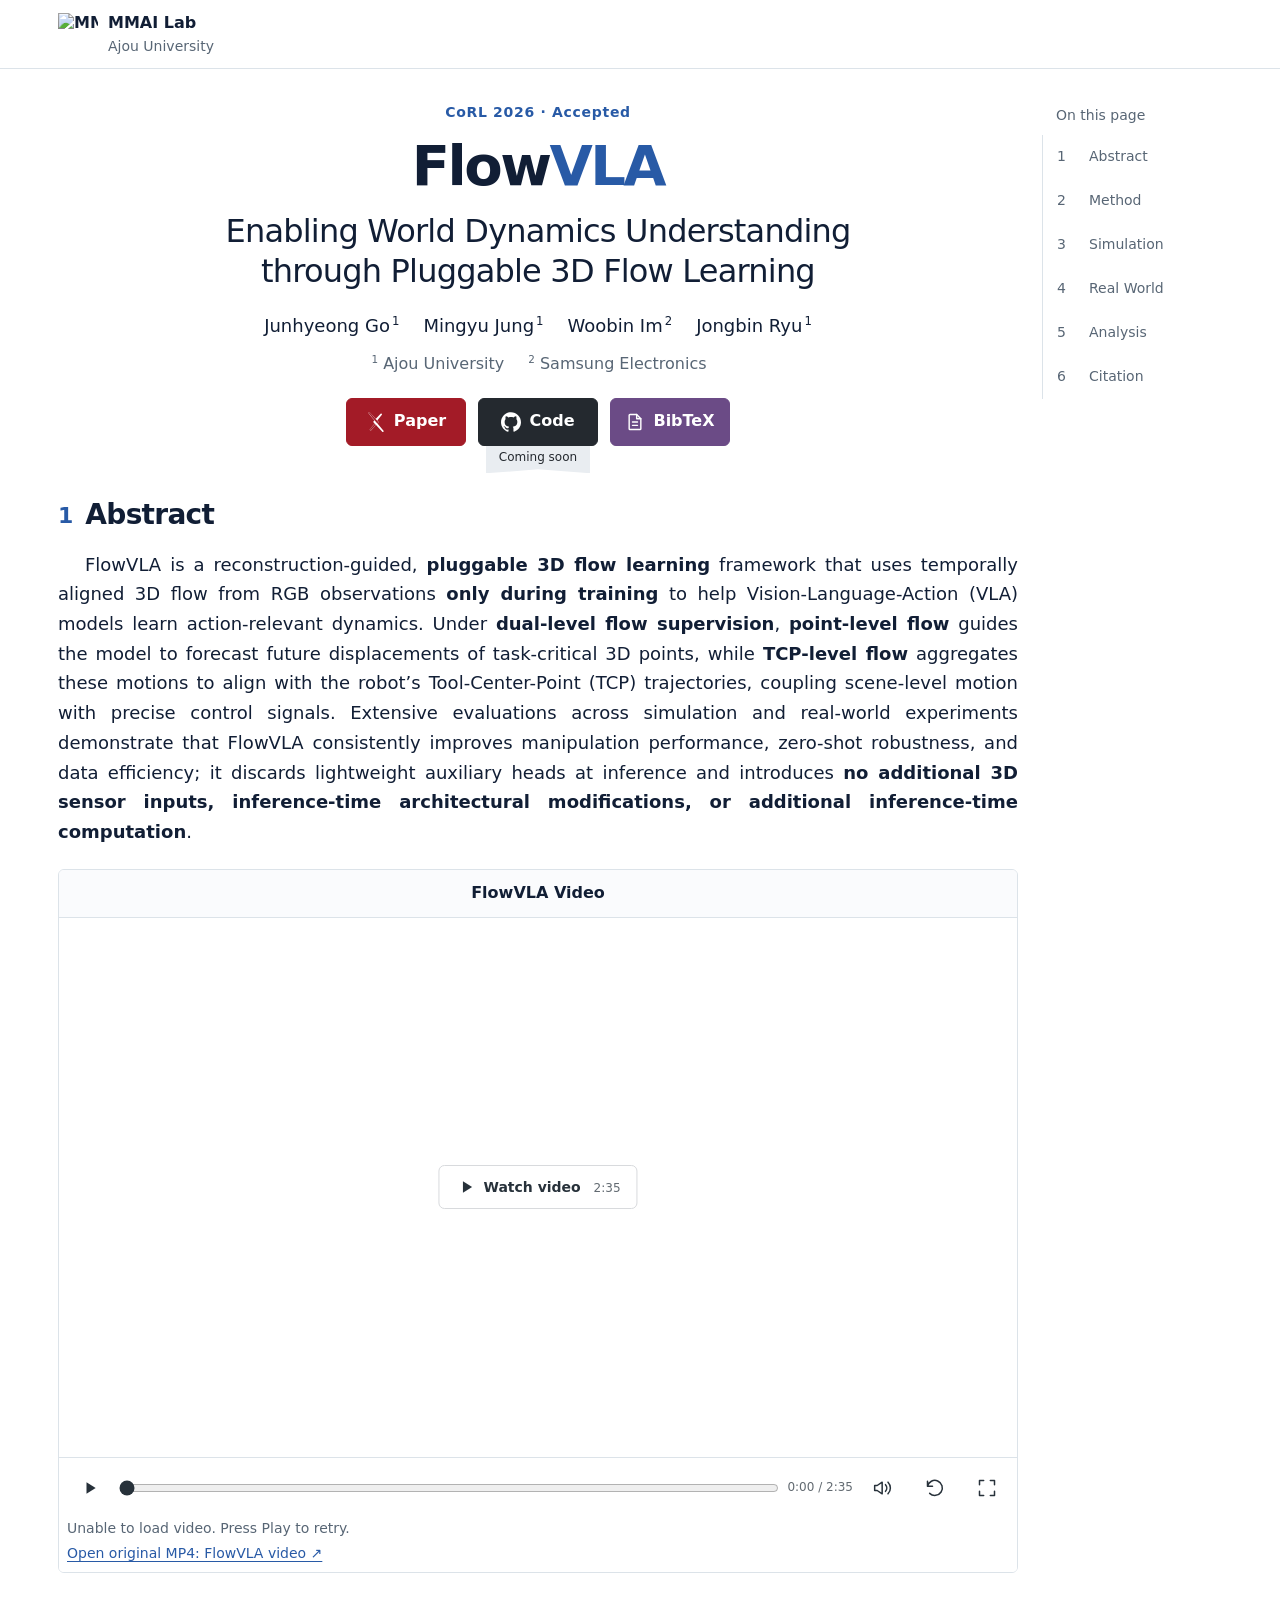
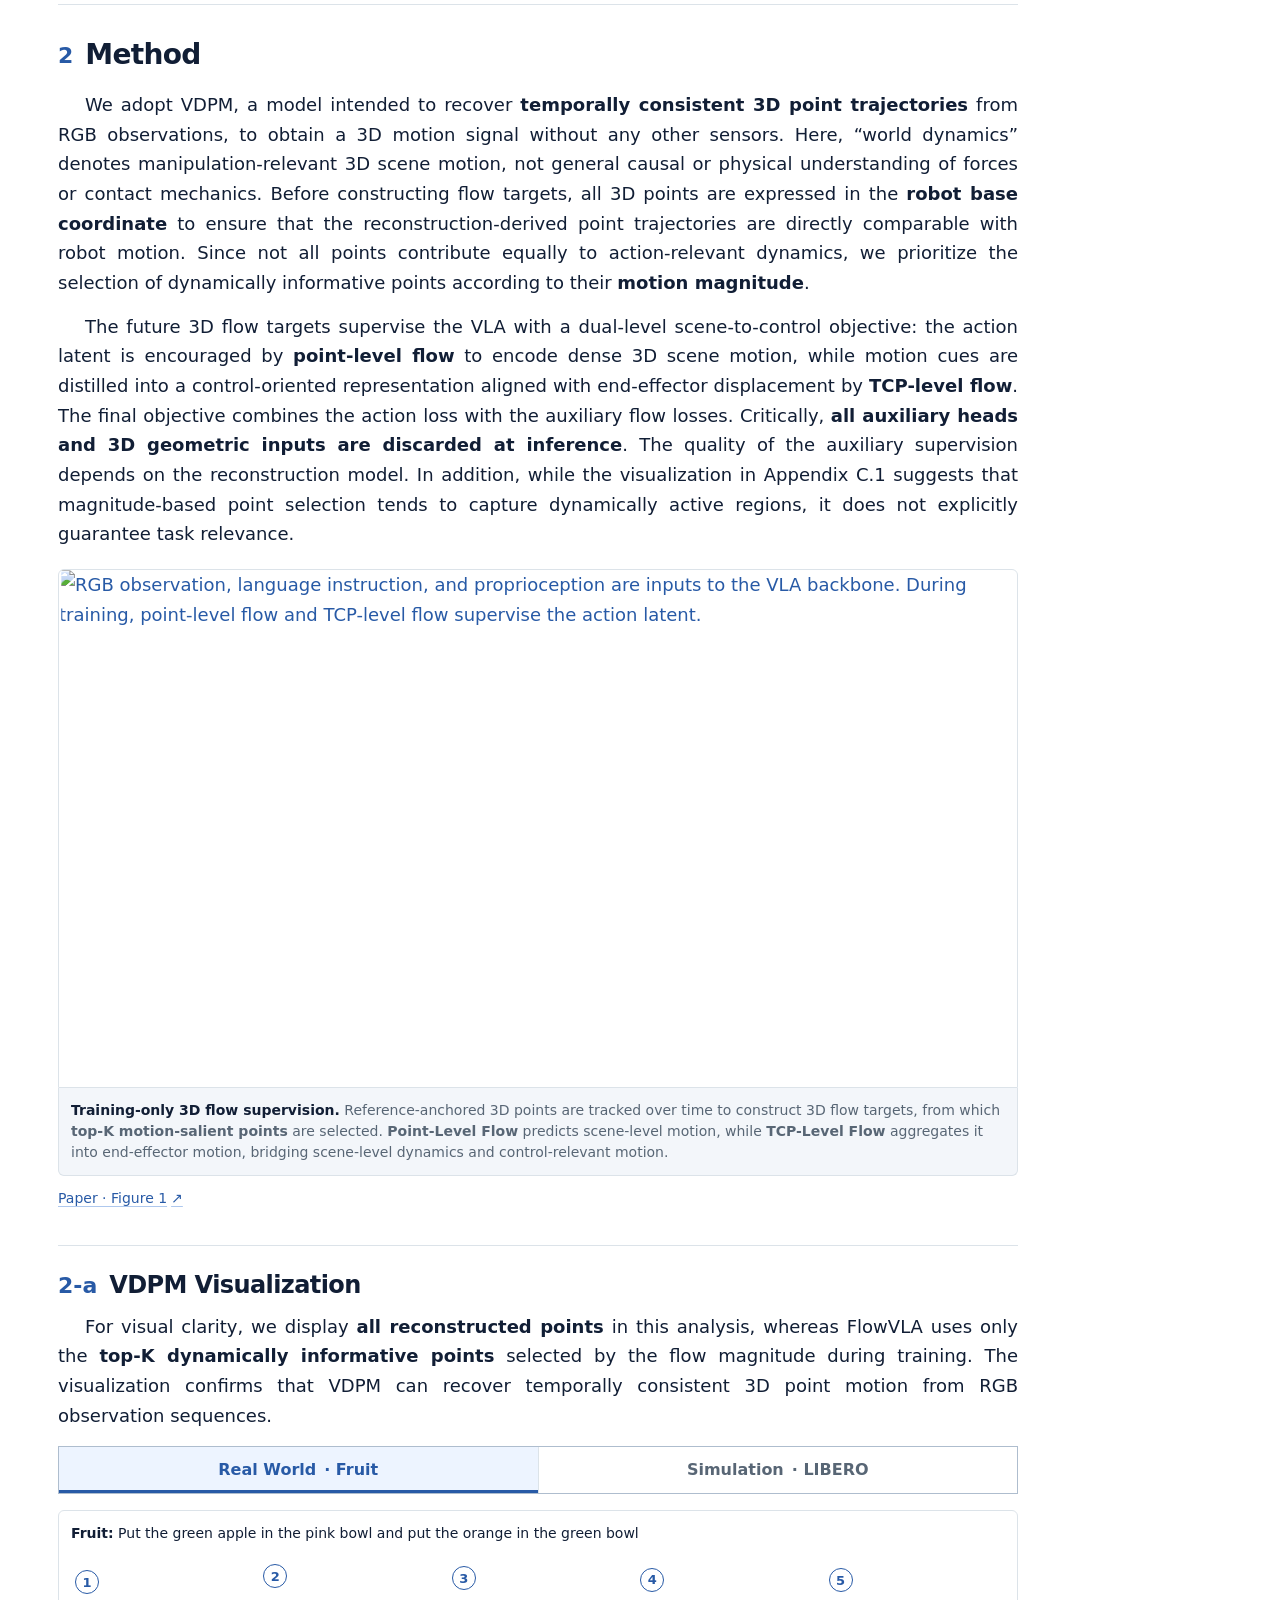
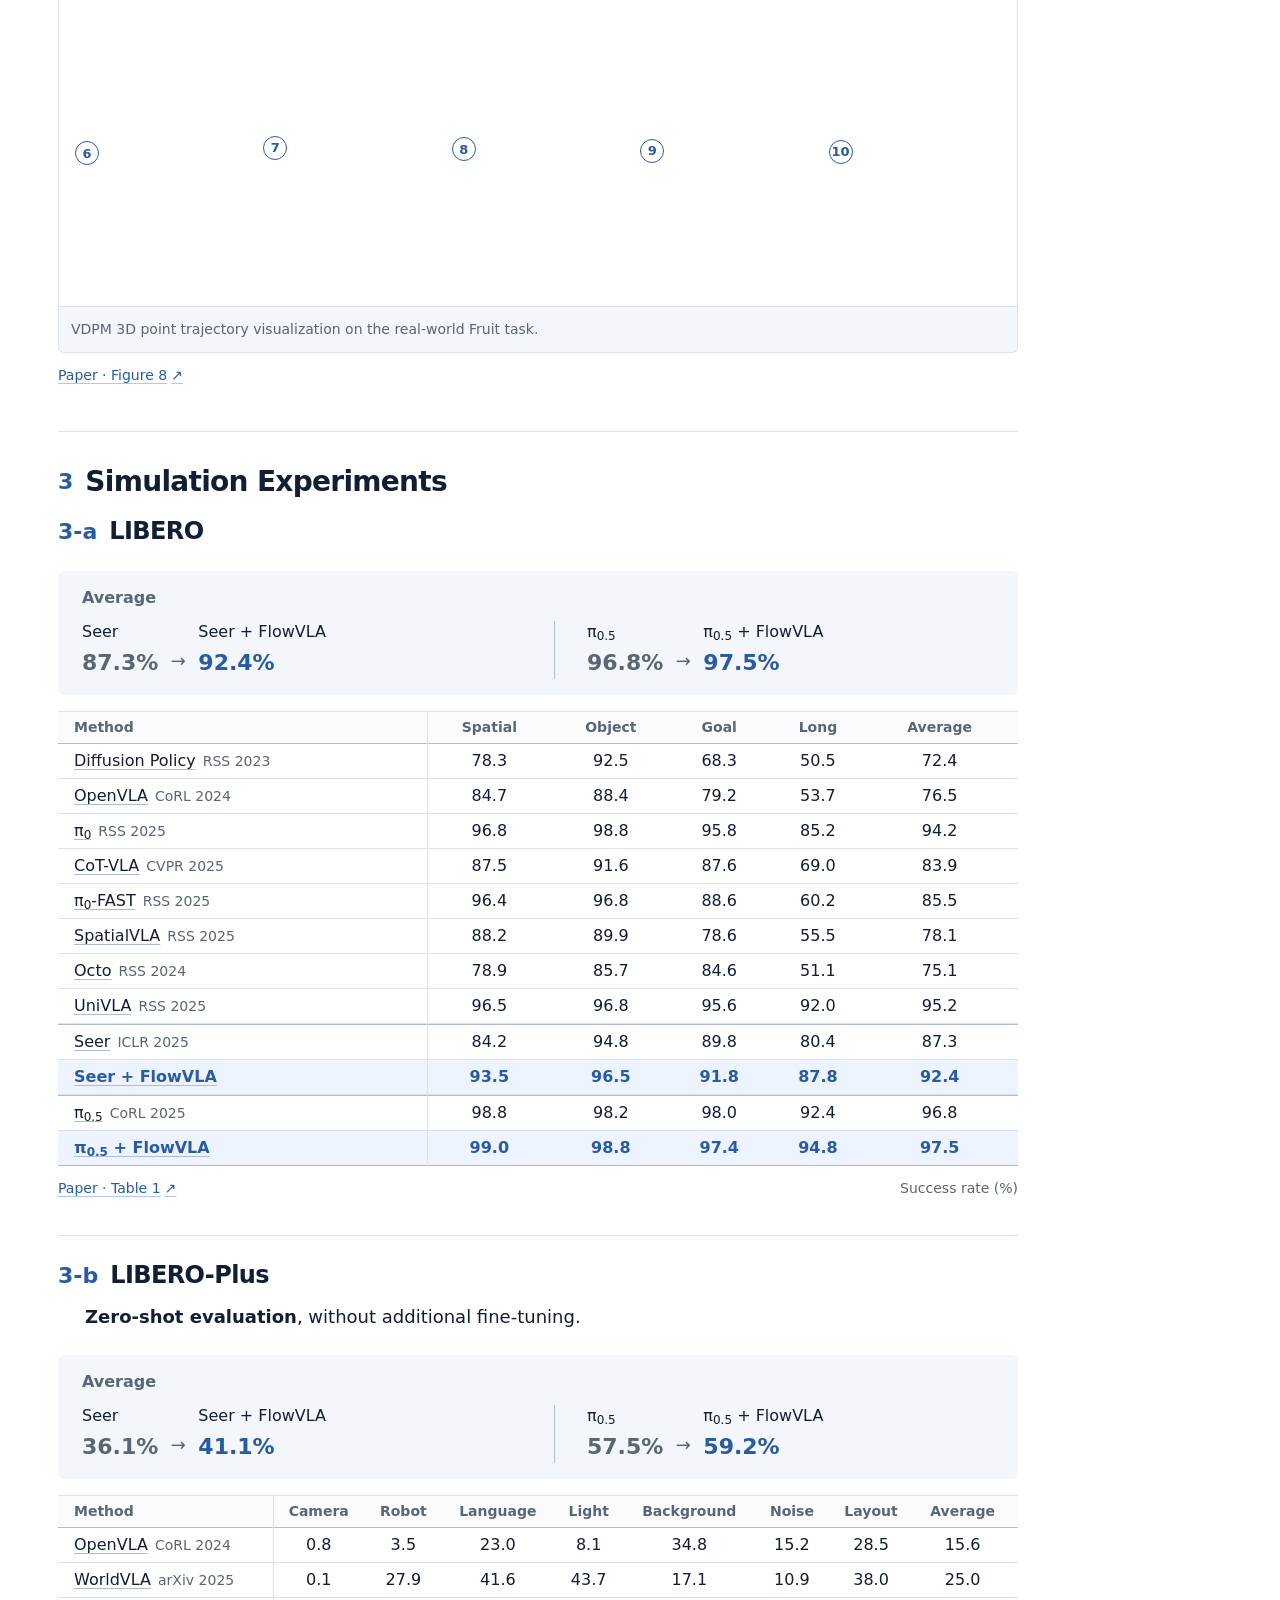
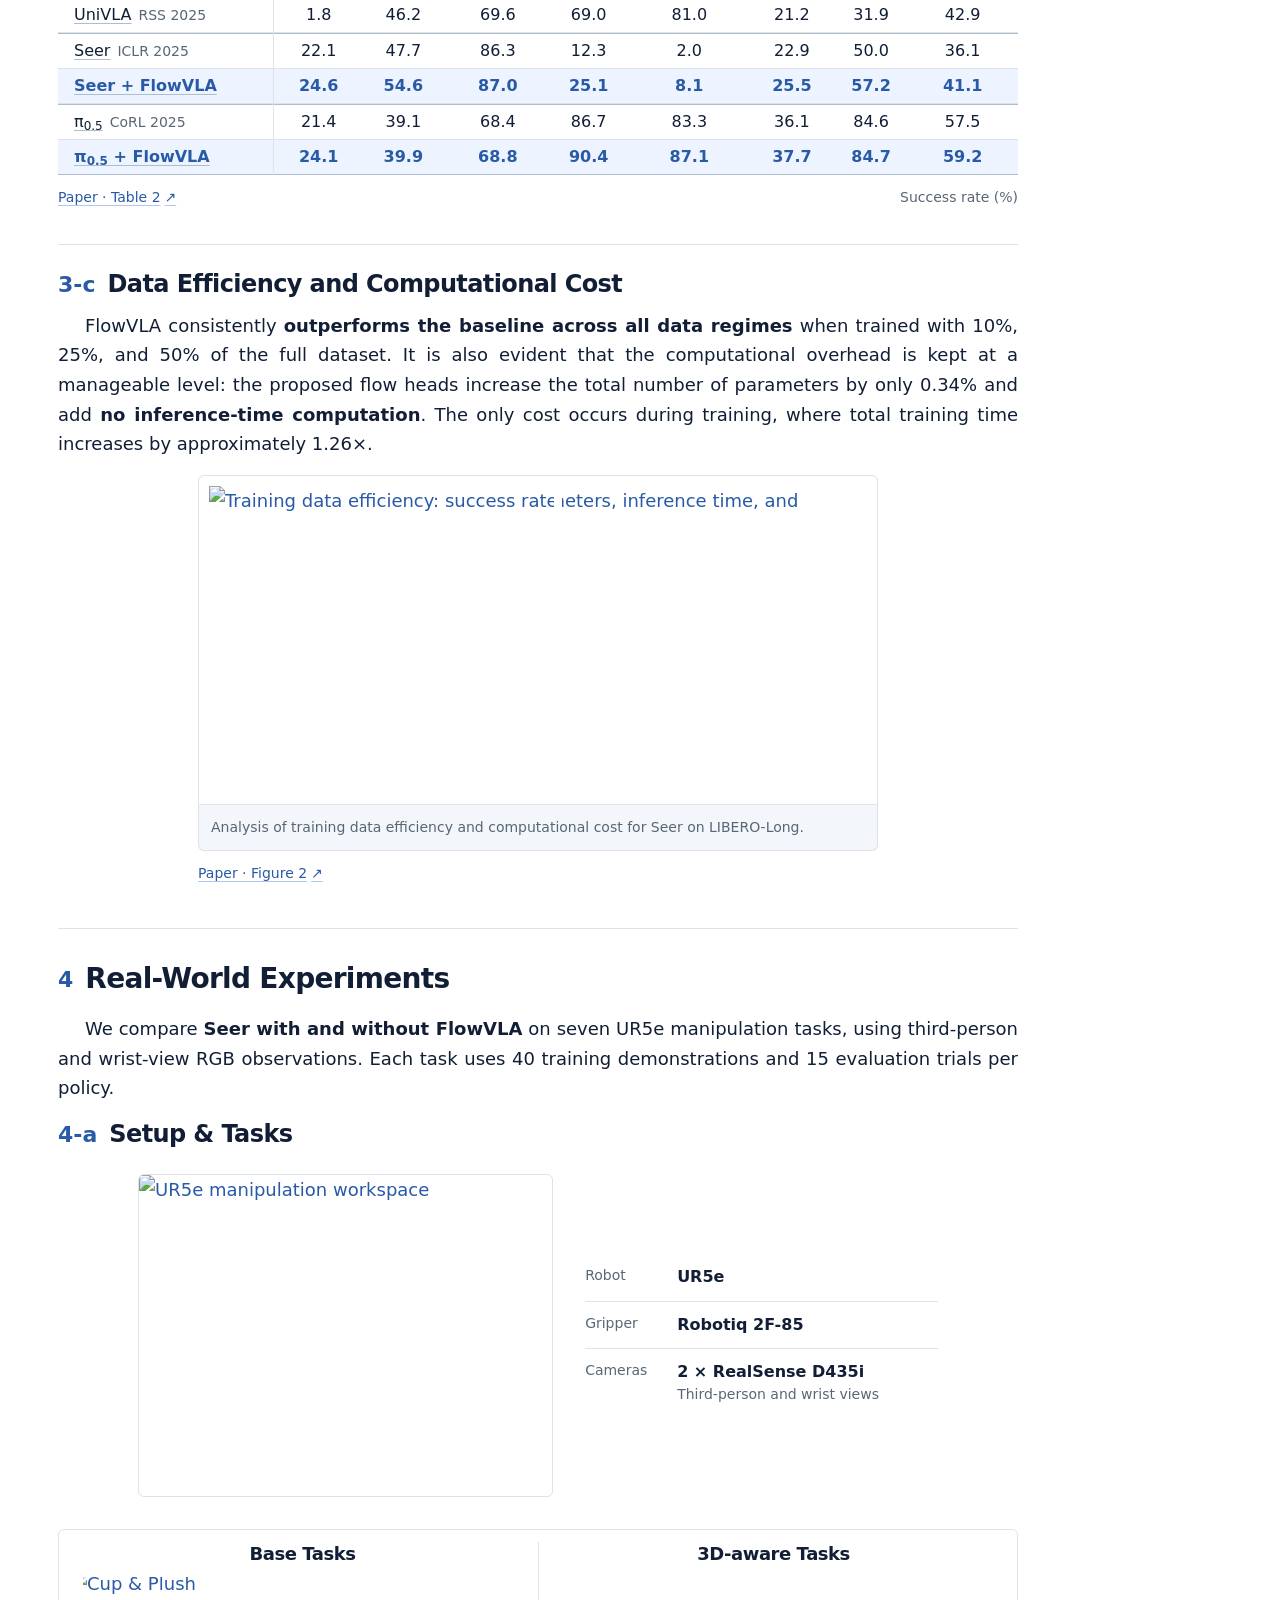
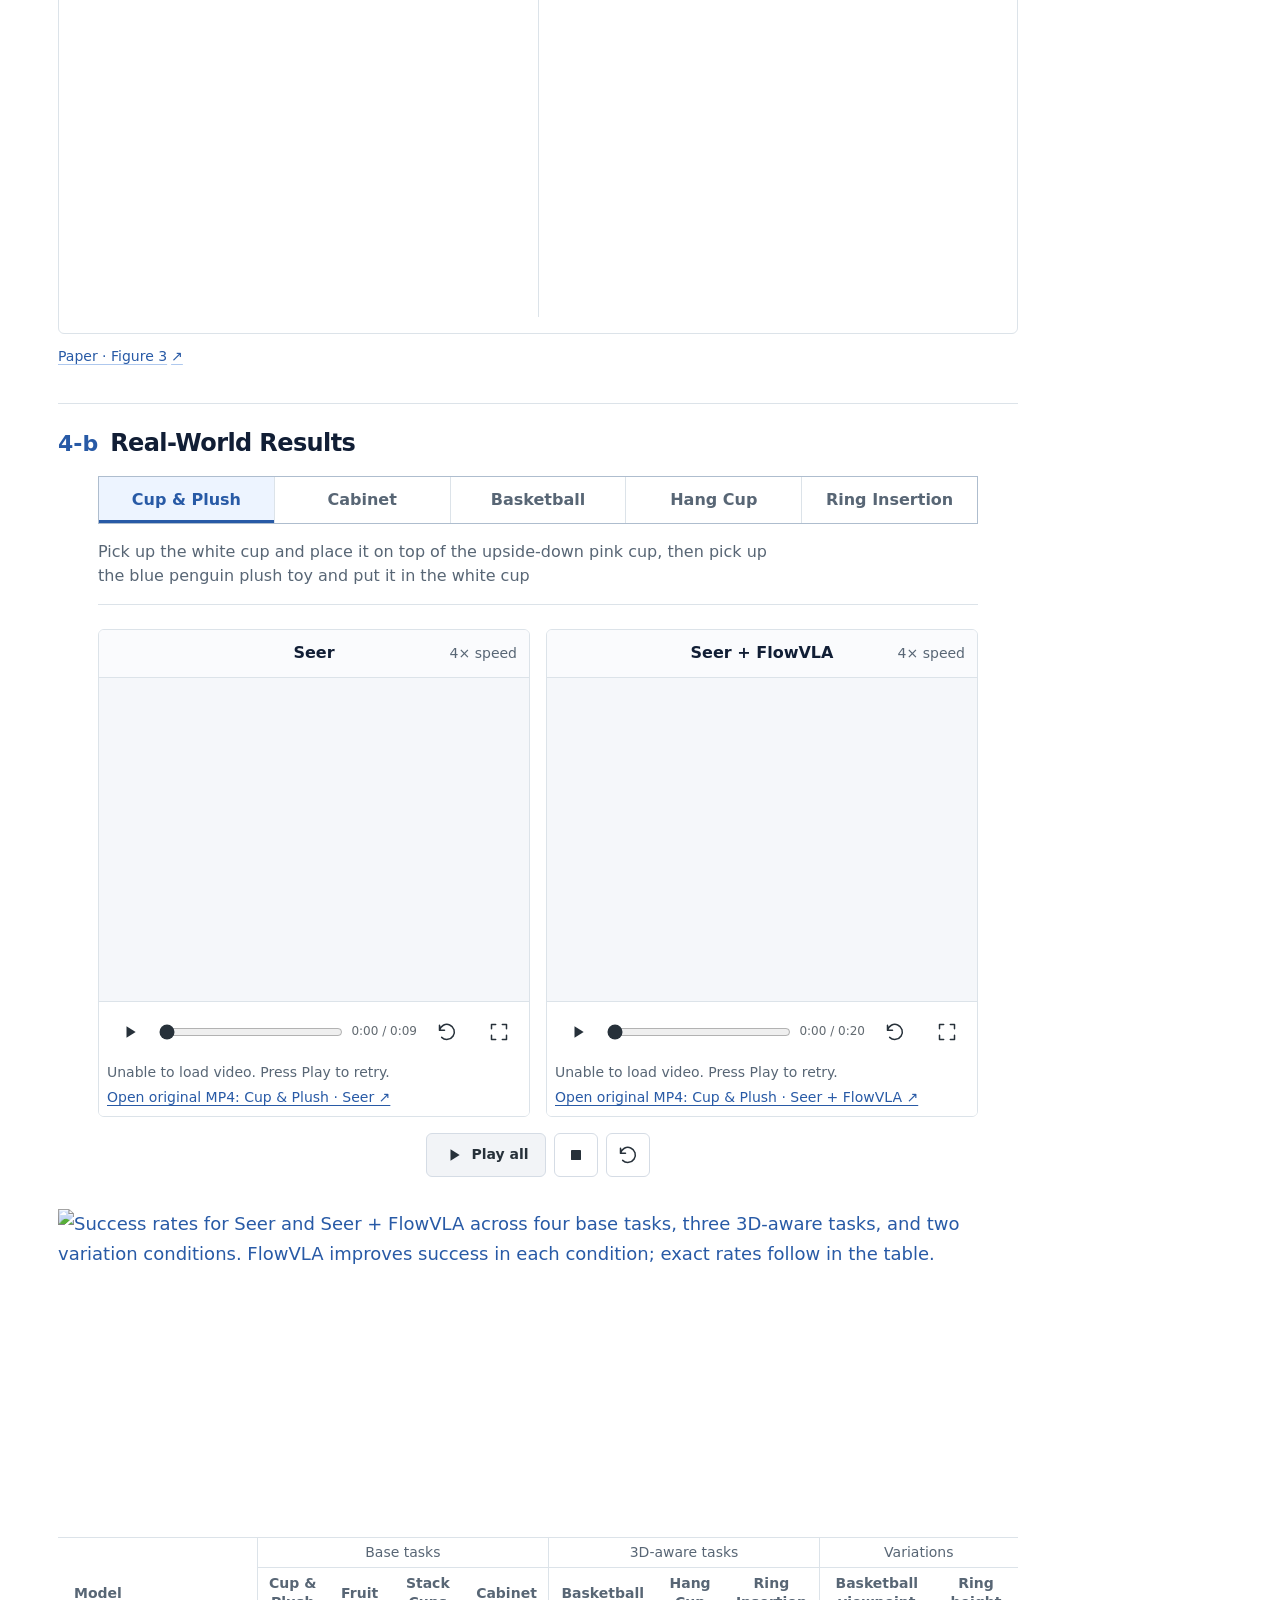
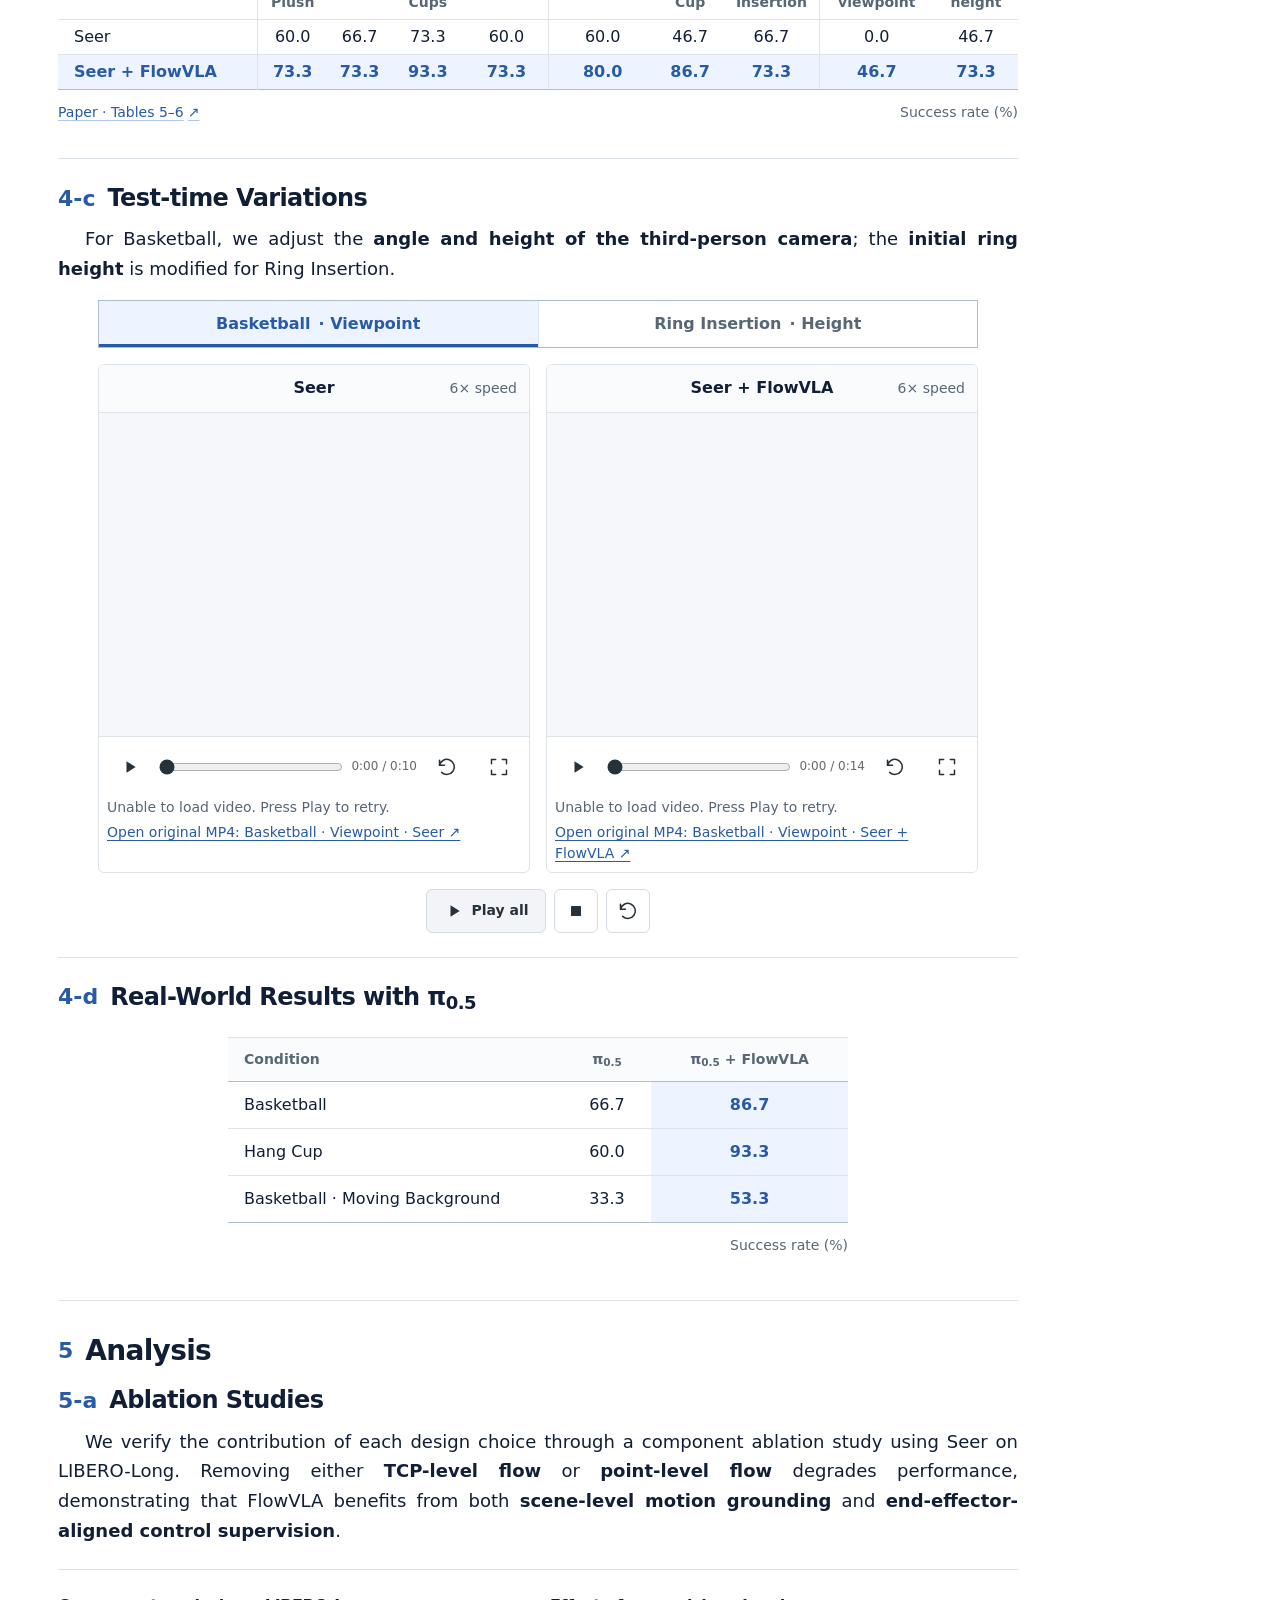
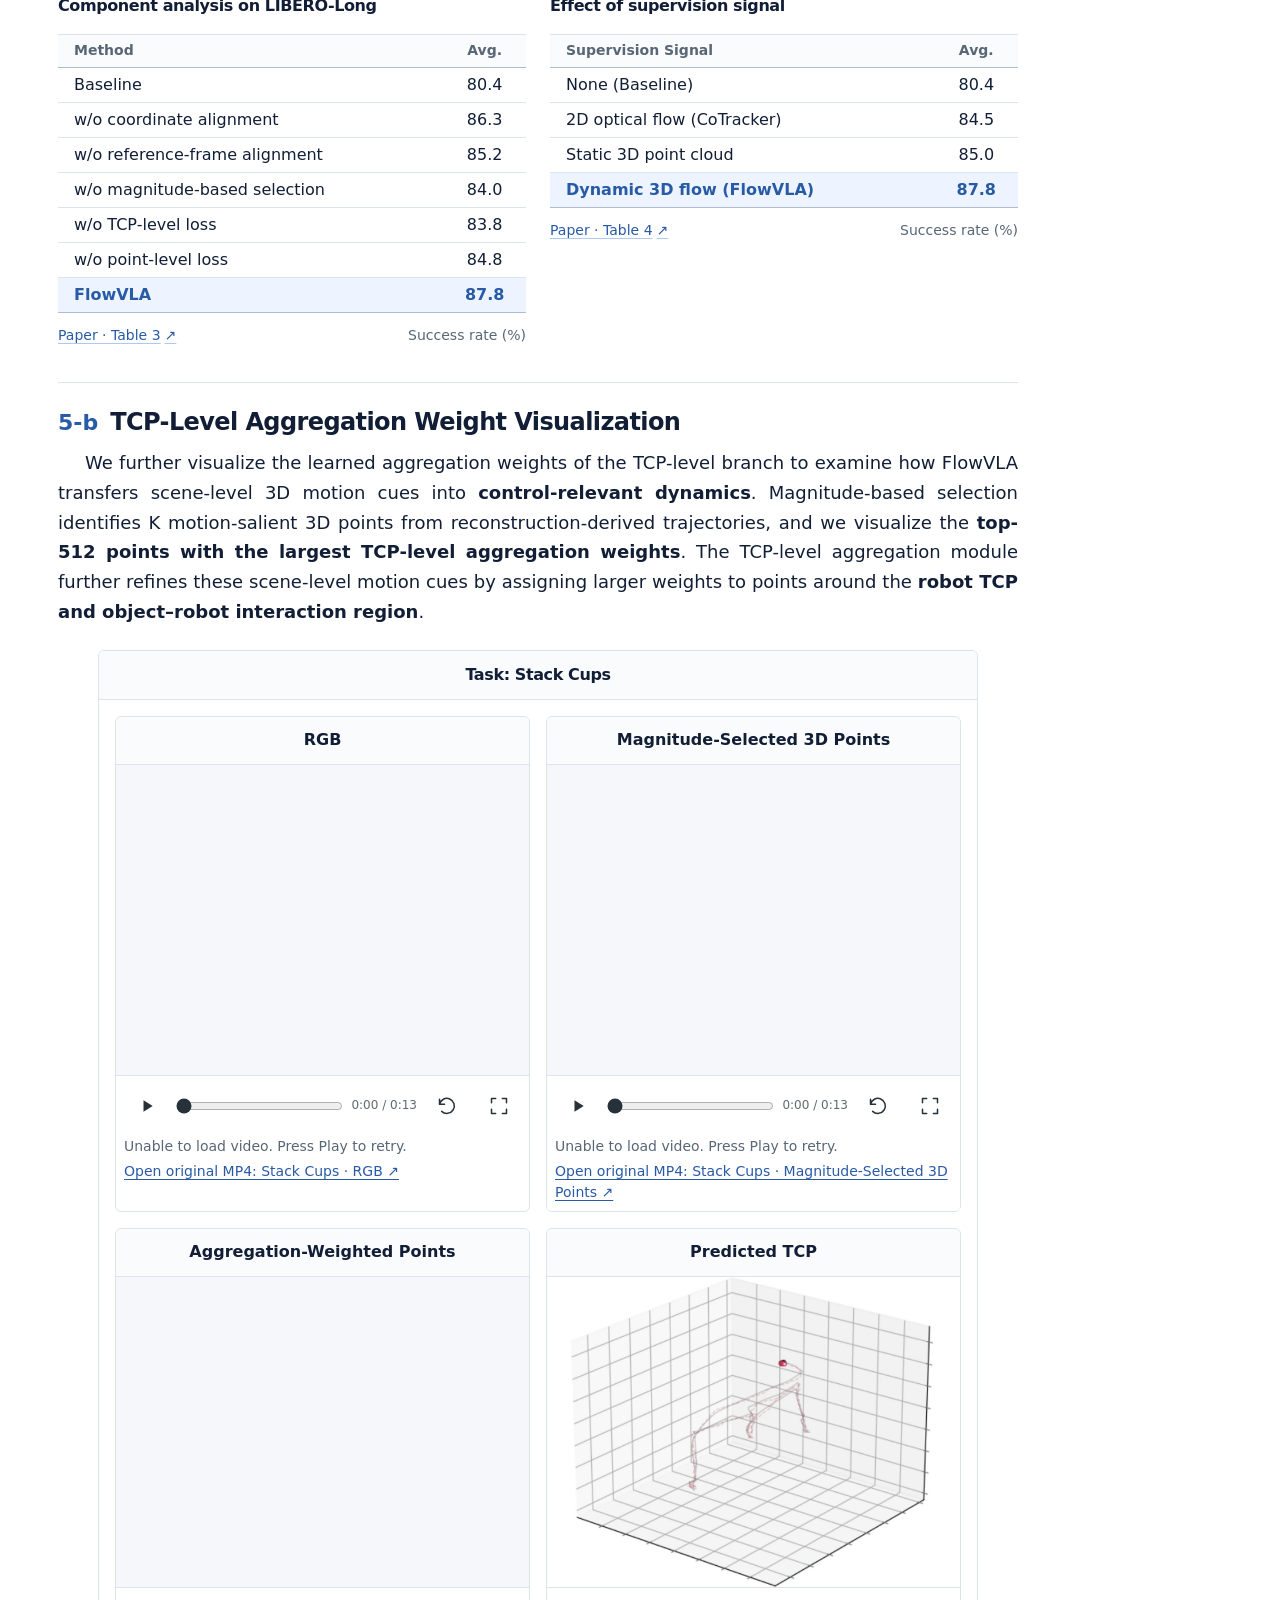
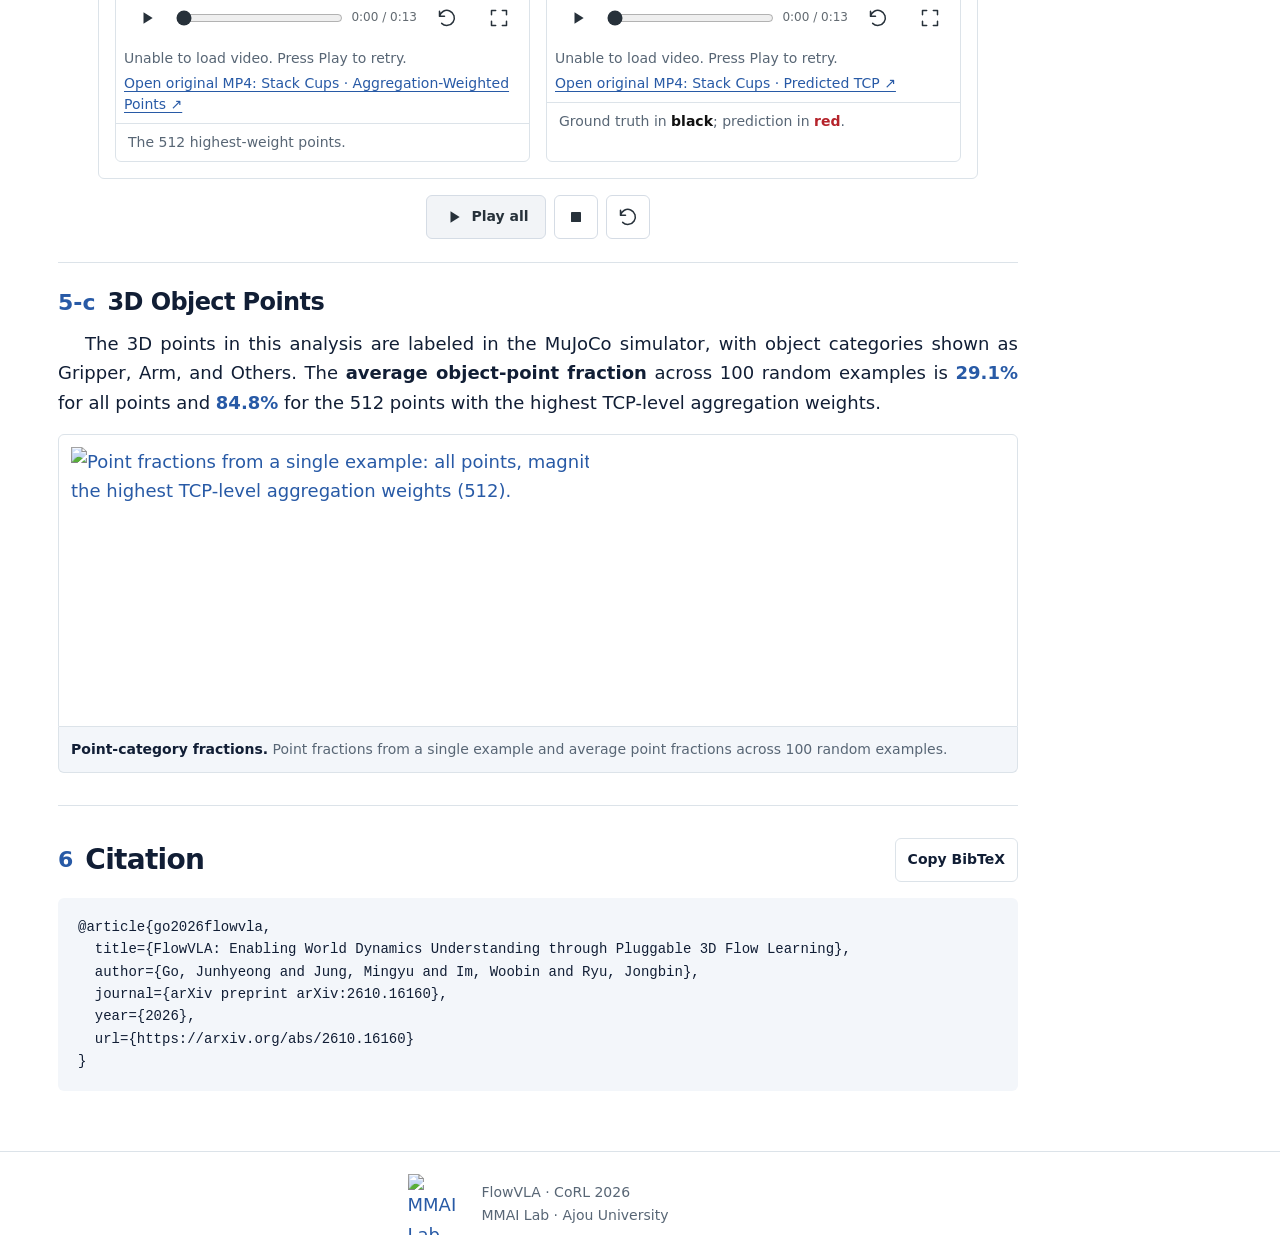
==== commit 56b9ff0c: "Include arXiv URL in BibTeX citation" ====
--- a/index.html
+++ b/index.html
@@ -211,7 +211,8 @@
   title={FlowVLA: Enabling World Dynamics Understanding through Pluggable 3D Flow Learning},
   author={Go, Junhyeong and Jung, Mingyu and Im, Woobin and Ryu, Jongbin},
   journal={arXiv preprint arXiv:2610.16160},
-  year={2026}
+  year={2026},
+  url={https://arxiv.org/abs/2610.16160}
 }</code></pre><p id="copy-status" class="copy-status js-only" role="status" aria-live="polite"></p></section>
 </main>
 <footer><div class="wrap footer-inner"><a href="https://mmai-laboratory.github.io/" aria-label="MMAI Lab homepage"><img src="assets/images/mmai-logo.png" width="92" height="92" alt="MMAI Lab" loading="lazy"></a><p>FlowVLA · CoRL 2026<br>MMAI Lab · Ajou University</p></div></footer>
